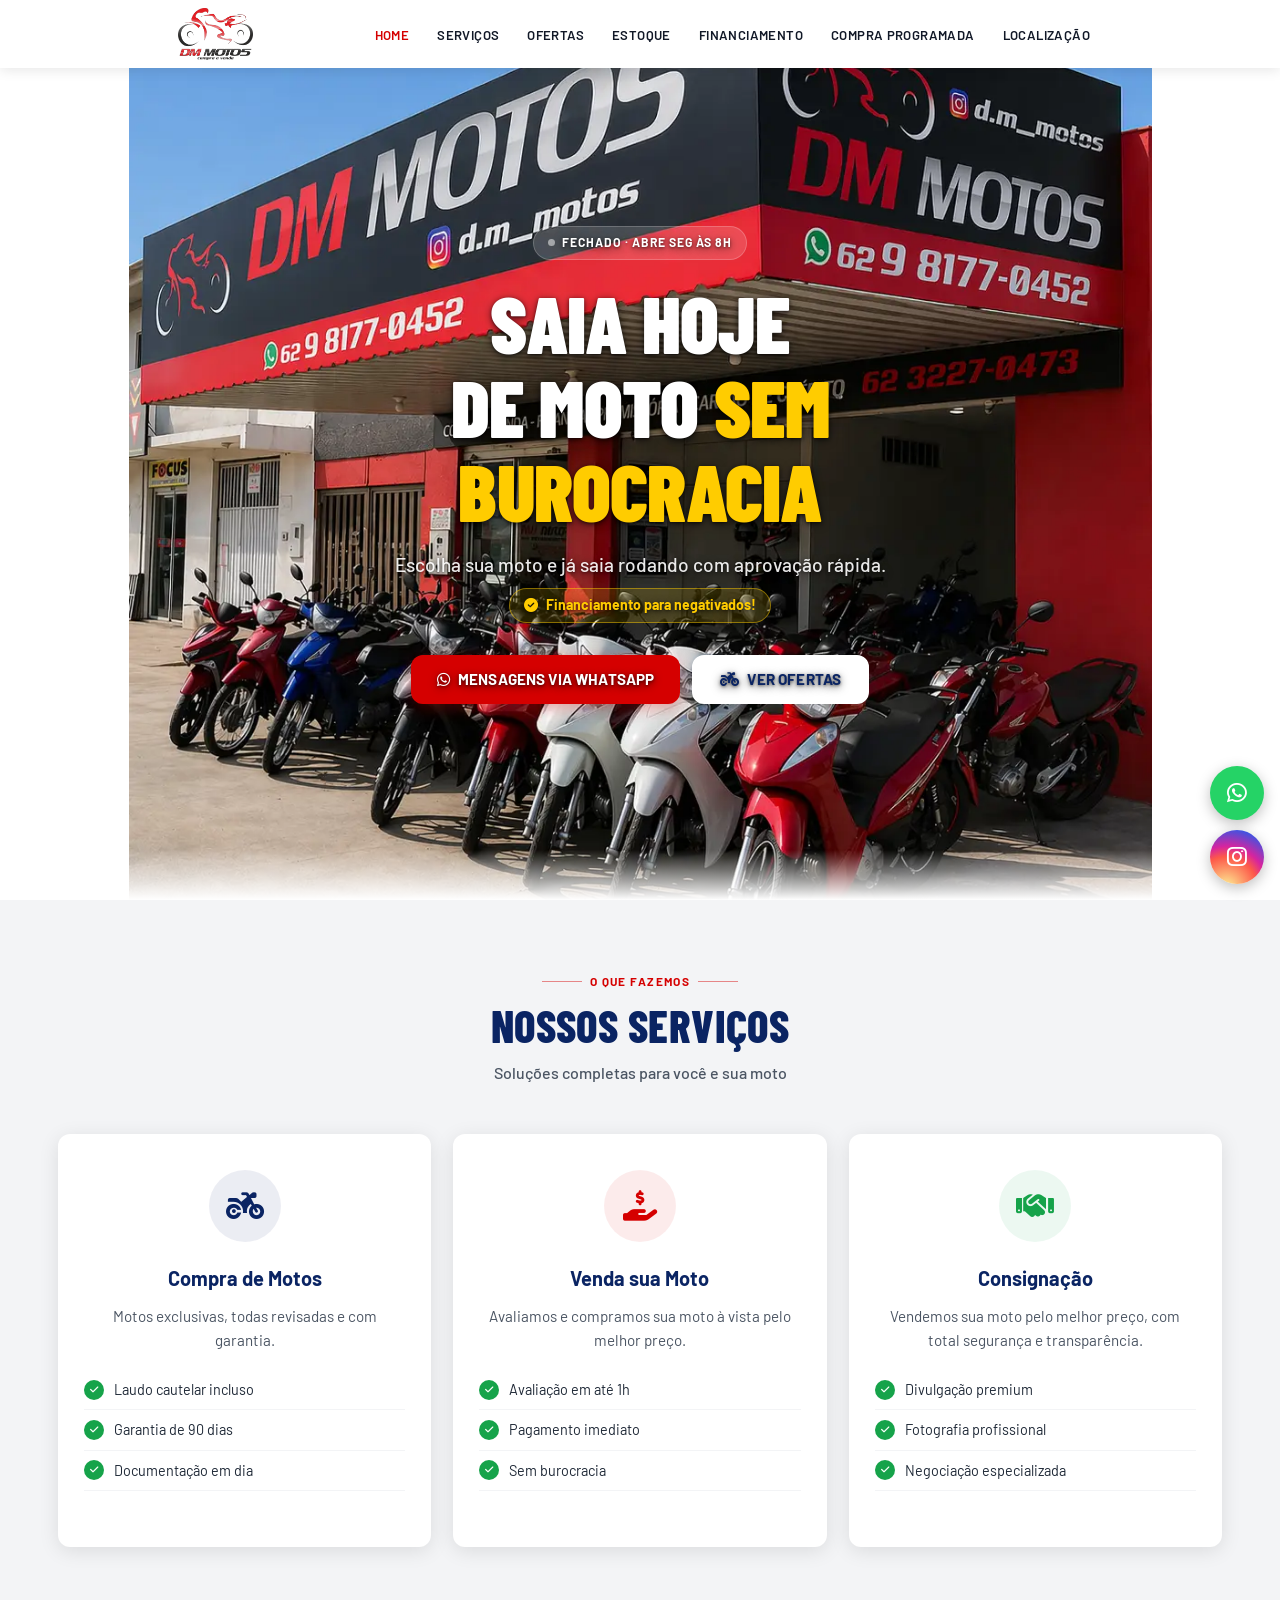
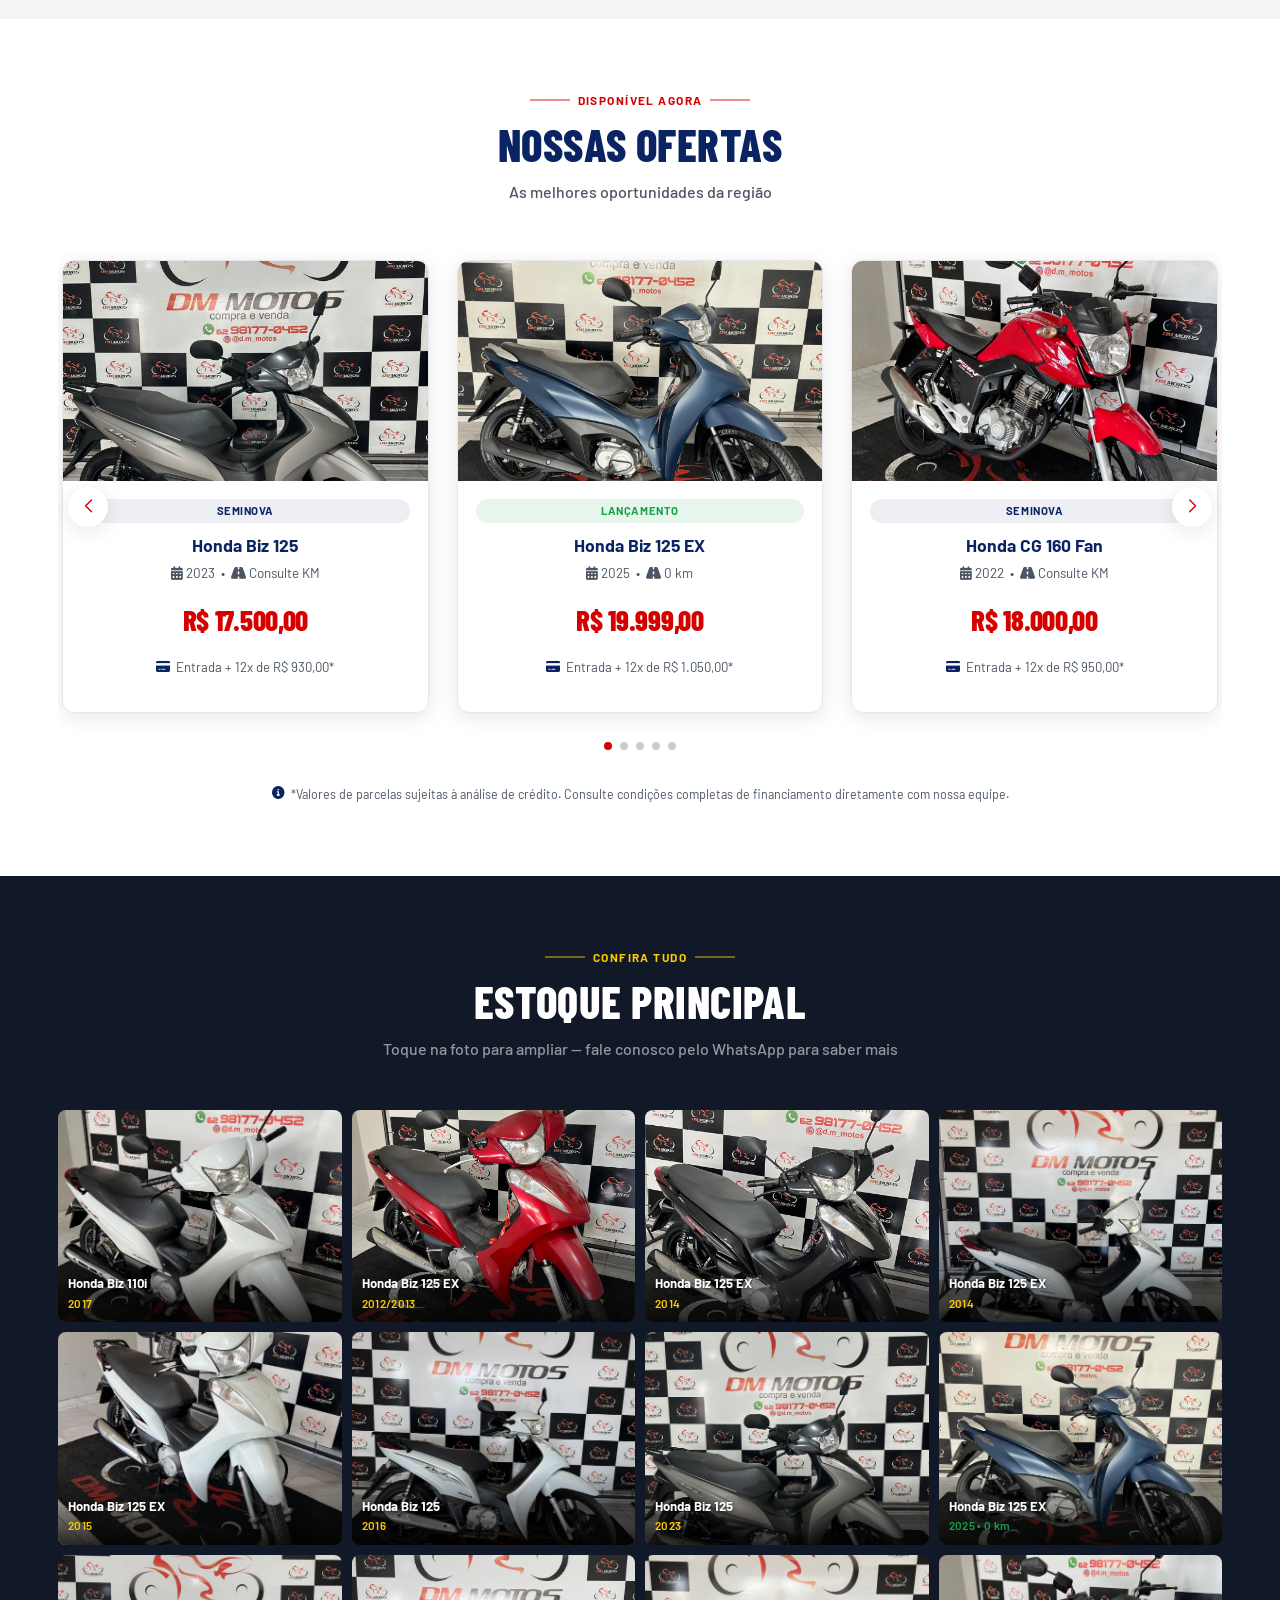
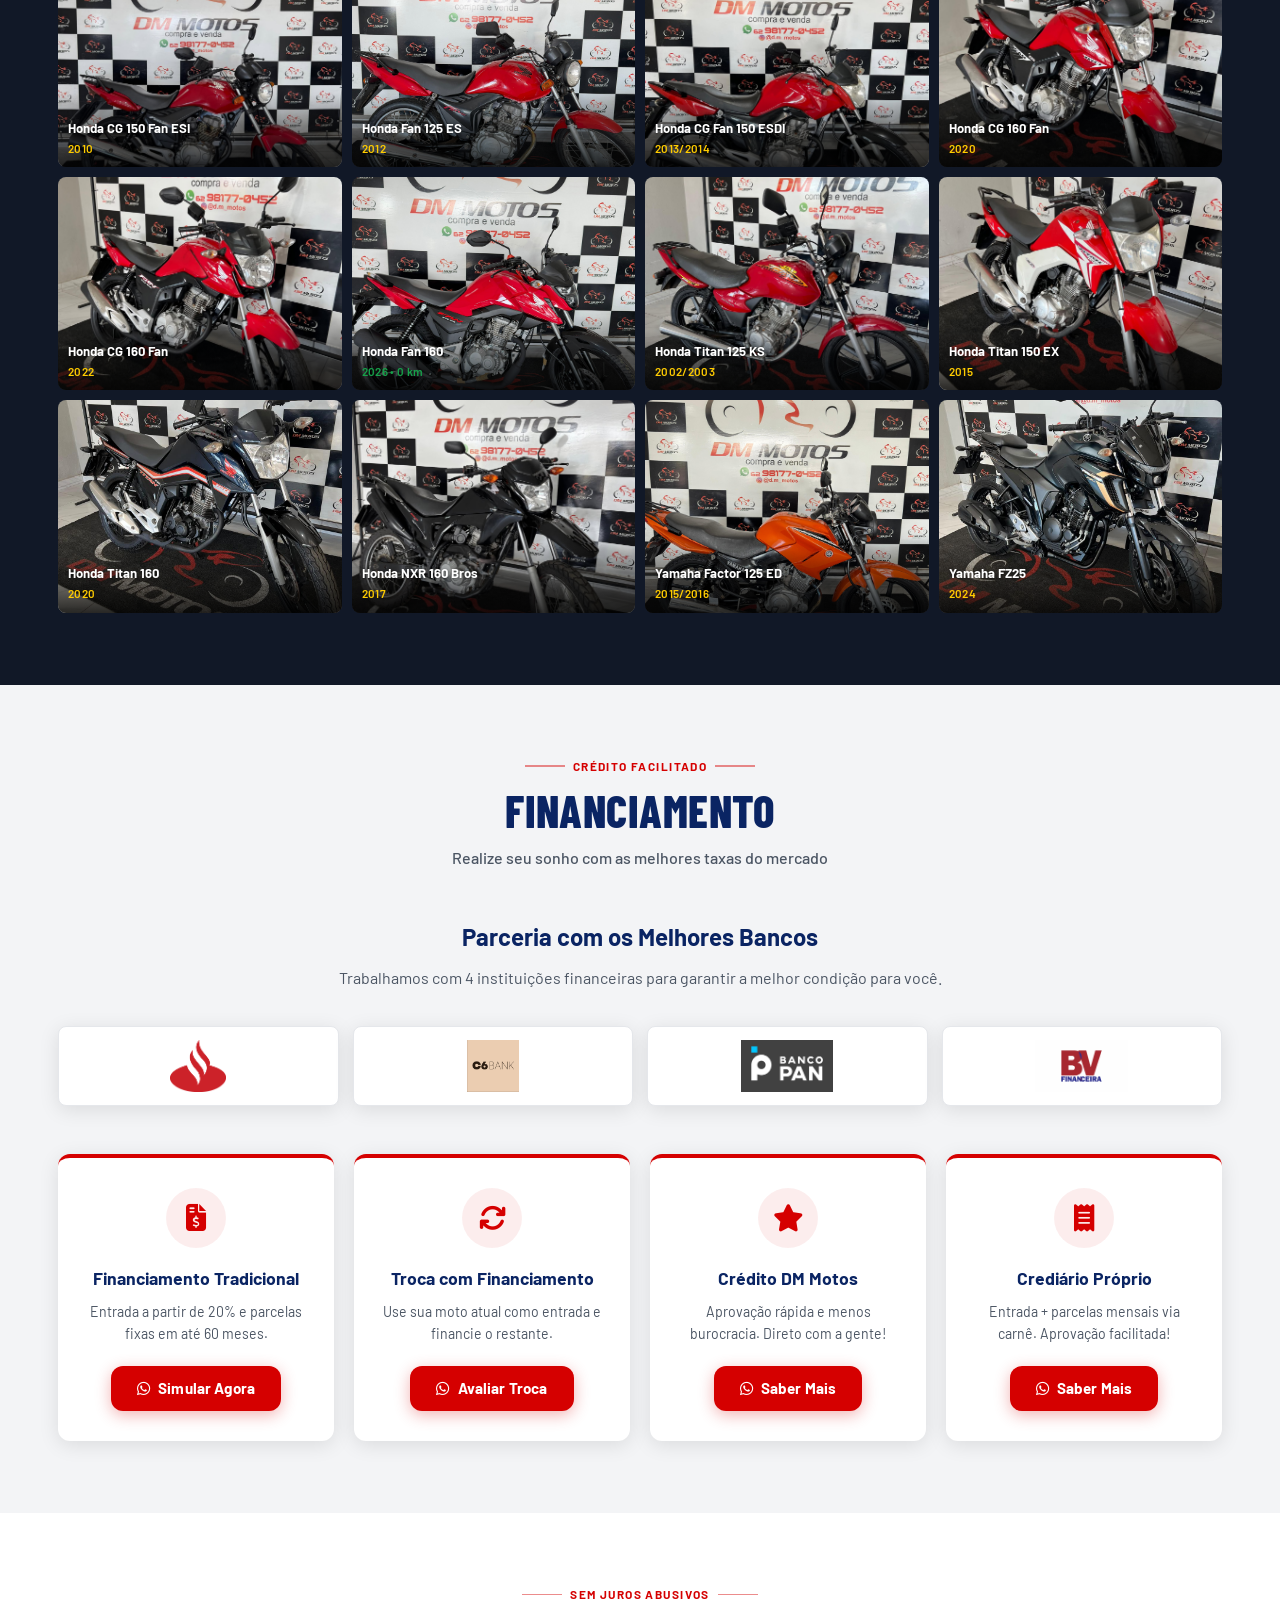
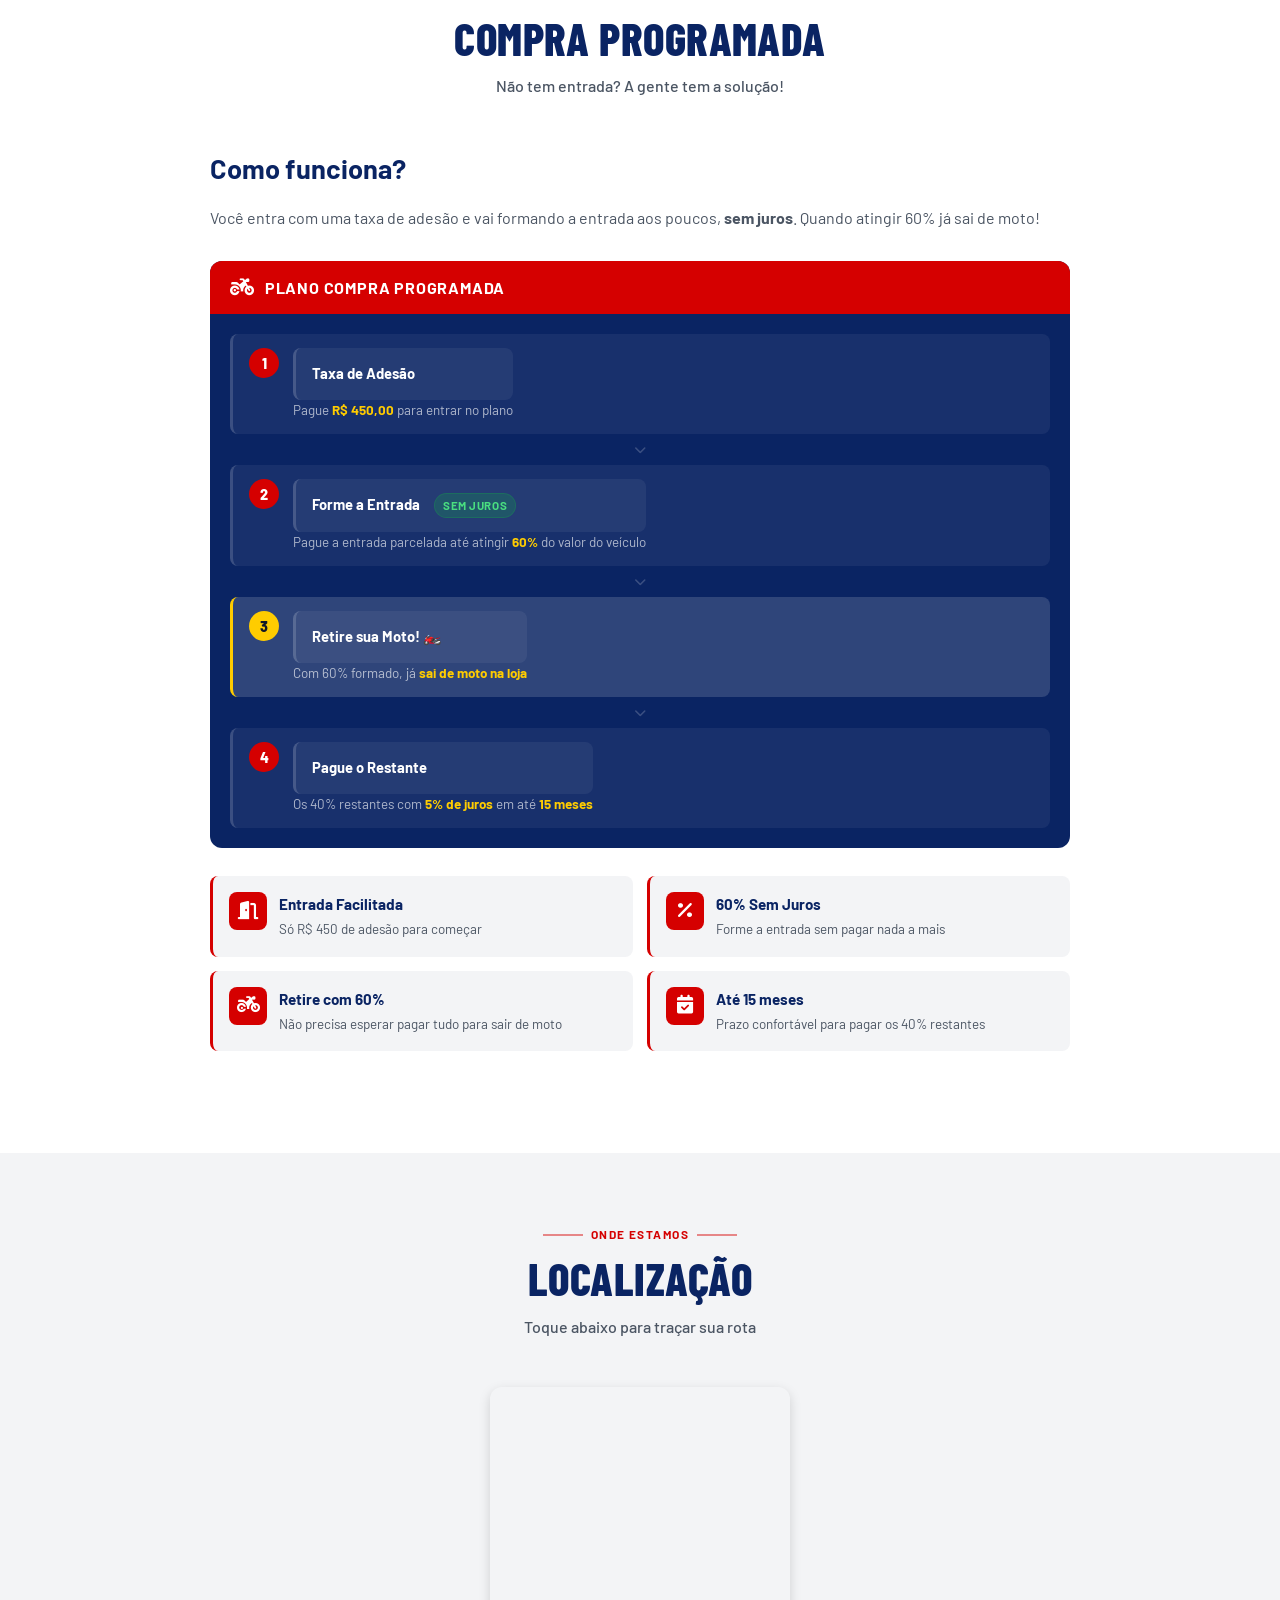
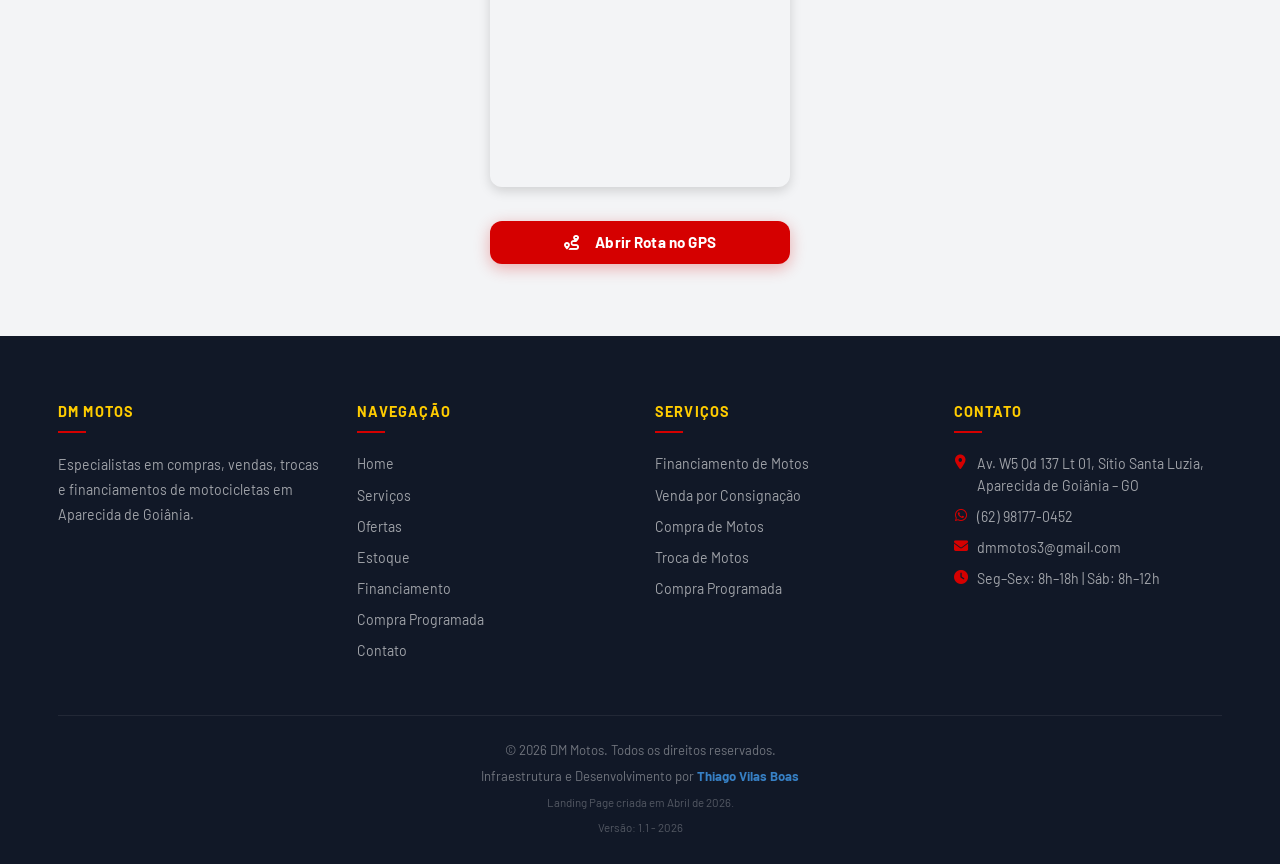
==== index.html @ 5bfc604b "mudanças sutis" ====
<!DOCTYPE html>
<html lang="pt-BR">

<head>
    <meta charset="UTF-8">
    <meta name="viewport" content="width=device-width, initial-scale=1.0">
    <title>DM Motos | Compra, Venda e Financiamento em Aparecida de Goiânia</title>
    <meta name="description" content="DM Motos — compra, venda, troca e financiamento de motos em Aparecida de Goiânia. Aprovação rápida, financiamento para negativados!">

    <!-- Open Graph — preview bonito no WhatsApp/Instagram/Facebook -->
    <meta property="og:title" content="DM Motos | Compra, Venda e Financiamento">
    <meta property="og:description" content="Compra, venda, troca e financiamento de motos em Aparecida de Goiânia. Aprovação rápida, financiamento para negativados!">
    <meta property="og:image" content="https://www.dmmotos.com.br/assets/img/planoDeFundo2.webp">
    <meta property="og:url" content="https://www.dmmotos.com.br">
    <meta property="og:type" content="website">
    <meta property="og:locale" content="pt_BR">

    <!-- JSON-LD — dados estruturados para o Google -->
    <script type="application/ld+json">
    {
        "@context": "https://schema.org",
        "@type": "AutoDealer",
        "name": "DM Motos",
        "description": "Compra, venda, troca e financiamento de motos em Aparecida de Goiânia.",
        "url": "https://www.dmmotos.com.br",
        "image": "https://www.dmmotos.com.br/assets/img/planoDeFundo2.webp",
        "telephone": "+55-62-98177-0452",
        "email": "dmmotos3@gmail.com",
        "address": {
            "@type": "PostalAddress",
            "streetAddress": "Av. W5, Qd 137, Lt 01",
            "neighborhood": "Sítio Santa Luzia",
            "addressLocality": "Aparecida de Goiânia",
            "addressRegion": "GO",
            "addressCountry": "BR"
        },
        "openingHoursSpecification": [
            {
                "@type": "OpeningHoursSpecification",
                "dayOfWeek": ["Monday","Tuesday","Wednesday","Thursday","Friday"],
                "opens": "08:00",
                "closes": "18:00"
            },
            {
                "@type": "OpeningHoursSpecification",
                "dayOfWeek": "Saturday",
                "opens": "08:00",
                "closes": "12:00"
            }
        ],
        "priceRange": "$$"
    }
    </script>

    <link rel="preconnect" href="https://fonts.googleapis.com">
    <link rel="stylesheet" href="https://cdnjs.cloudflare.com/ajax/libs/font-awesome/6.4.0/css/all.min.css">
    <link rel="stylesheet" href="https://cdn.jsdelivr.net/npm/swiper@11/swiper-bundle.min.css" />
    <link rel="stylesheet" href="assets/css/style.css">

    <link rel="icon" type="image/png" href="assets/img/dmlogo.png">
    <link rel="apple-touch-icon" href="assets/img/dmlogo.png">
    <link rel="shortcut icon" href="assets/img/dmlogo.png" type="image/x-icon">
</head>

<body>

    <!-- =============================================
         HEADER
         ============================================= -->
    <header>
        <div class="header-container">
            <div class="logo">
                <img src="assets/img/dmlogo.png" alt="DM Motos" class="logo-img">
            </div>

            <button class="menu-toggle" id="menuToggle" aria-label="Abrir menu" aria-expanded="false">
                <span class="bar"></span>
                <span class="bar"></span>
                <span class="bar"></span>
            </button>

            <nav id="mainNav" role="navigation">
                <ul>
                    <li><a href="#home">Home</a></li>
                    <li><a href="#servicos">Serviços</a></li>
                    <li><a href="#ofertas">Ofertas</a></li>
                    <li><a href="#estoque">Estoque</a></li>
                    <li><a href="#financiamento">Financiamento</a></li>
                    <li><a href="#compraprogramada">Compra Programada</a></li>
                    <li><a href="#contato">Localização</a></li>
                </ul>
            </nav>
        </div>
    </header>

    <!-- =============================================
         HERO
         ============================================= -->
    <section id="home" class="hero">
        <div class="hero-content">
            <div class="hero-badge" id="heroBadge">
                <span class="dot" id="heroDot"></span>
                <span id="heroStatus">Verificando horário...</span>
            </div>

            <h1>SAIA HOJE<br>DE MOTO <span>SEM BUROCRACIA</span></h1>

            <p class="hero-sub">Escolha sua moto e já saia rodando com aprovação rápida.</p>

            <span class="hero-negativado">
                <i class="fas fa-check-circle" style="margin-right:5px;"></i>
                Financiamento para negativados!
            </span>

            <div class="hero-buttons">
                <a href="https://wa.me/5562981770452?text=Ol%C3%A1!+Vi+seu+WhatsApp+no+site+da+DM+Motos,+gostaria+de+mais+informa%C3%A7%C3%B5es" target="_blank" class="btn btn-primary">
                    <i class="fab fa-whatsapp"></i>
                    MENSAGENS VIA WHATSAPP
                </a>
                <a href="#ofertas" class="btn btn-secondary">
                    <i class="fas fa-motorcycle"></i>
                    VER OFERTAS
                </a>
            </div>
        </div>
    </section>

    <!-- =============================================
         SERVIÇOS
         ============================================= -->
    <section id="servicos" class="servicos-section">
        <div class="container">
            <p class="section-label">O que fazemos</p>
            <h2 class="section-title">Nossos Serviços</h2>
            <p class="section-subtitle">Soluções completas para você e sua moto</p>

            <div class="servicos-grid">

                <div class="servico-card">
                    <div class="servico-icon-wrap azul">
                        <i class="fas fa-motorcycle" style="color:#0a2463;"></i>
                    </div>
                    <h3>Compra de Motos</h3>
                    <p>Motos exclusivas, todas revisadas e com garantia.</p>
                    <ul class="servico-list">
                        <li><span class="check-icon"><i class="fas fa-check" style="font-size:0.6rem;"></i></span>Laudo cautelar incluso</li>
                        <li><span class="check-icon"><i class="fas fa-check" style="font-size:0.6rem;"></i></span>Garantia de 90 dias</li>
                        <li><span class="check-icon"><i class="fas fa-check" style="font-size:0.6rem;"></i></span>Documentação em dia</li>
                    </ul>
                   <!---- <a href="#ofertas" class="btn btn-outline">
                        <i class="fas fa-search"></i> Ver Ofertas -->
                    </a>
                </div>

                <div class="servico-card">
                    <div class="servico-icon-wrap vermelho">
                        <i class="fas fa-hand-holding-dollar" style="color:#d50000;"></i>
                    </div>
                    <h3>Venda sua Moto</h3>
                    <p>Avaliamos e compramos sua moto à vista pelo melhor preço.</p>
                    <ul class="servico-list">
                        <li><span class="check-icon"><i class="fas fa-check" style="font-size:0.6rem;"></i></span>Avaliação em até 1h</li>
                        <li><span class="check-icon"><i class="fas fa-check" style="font-size:0.6rem;"></i></span>Pagamento imediato</li>
                        <li><span class="check-icon"><i class="fas fa-check" style="font-size:0.6rem;"></i></span>Sem burocracia</li>
                    </ul>
                  <!----  <a href="https://wa.me/5562981770452" target="_blank" class="btn btn-whatsapp">
                        <i class="fab fa-whatsapp"></i> Solicitar Avaliação -->
                    </a>
                </div>

                <div class="servico-card">
                    <div class="servico-icon-wrap verde">
                        <i class="fas fa-handshake" style="color:#16a34a;"></i>
                    </div>
                    <h3>Consignação</h3>
                    <p>Vendemos sua moto pelo melhor preço, com total segurança e transparência.</p>
                    <ul class="servico-list">
                        <li><span class="check-icon"><i class="fas fa-check" style="font-size:0.6rem;"></i></span>Divulgação premium</li>
                        <li><span class="check-icon"><i class="fas fa-check" style="font-size:0.6rem;"></i></span>Fotografia profissional</li>
                        <li><span class="check-icon"><i class="fas fa-check" style="font-size:0.6rem;"></i></span>Negociação especializada</li>
                    </ul>
                   <!---- <a href="https://wa.me/5562981770452" target="_blank" class="btn btn-whatsapp">
                        <i class="fab fa-whatsapp"></i> Saiba Mais -->
                    </a>
                </div>

            </div>
        </div>
    </section>

<!-- =============================================
         OFERTAS — CARROSSEL COM PREÇO
         ============================================= -->
    <section id="ofertas" class="estoque-section">
        <div class="container">
            <p class="section-label">Disponível agora</p>
            <h2 class="section-title">Nossas Ofertas</h2>
            <p class="section-subtitle">As melhores oportunidades da região</p>

            <div class="swiper meuCarrossel">
                <div class="swiper-wrapper">

                    <div class="swiper-slide">
                        <div class="moto-card">
                            <img src="assets/img/motoscarrocel/biz1252023.jpeg" alt="Honda Biz 125">
                            <div class="moto-info">
                                <span class="moto-badge">Seminova</span>
                                <h3>Honda Biz 125</h3>
                                <p class="ano-km"><i class="fas fa-calendar-alt"></i> 2023 &nbsp;•&nbsp; <i class="fas fa-road"></i> Consulte KM</p>
                                <p class="preco">R$ 17.500,00</p>
                                <p class="parcela-info"><i class="fas fa-credit-card"></i> Entrada + 12x de R$ 930,00*</p>
                            </div>
                        </div>
                    </div> 

                    <div class="swiper-slide">
                        <div class="moto-card">
                            <img src="assets/img/motoscarrocel/biz125ex2025.jpeg" alt="Honda Biz 125 EX 2025">
                            <div class="moto-info">
                                <span class="moto-badge" style="background:rgba(22,163,74,0.1);color:#16a34a;">Lançamento</span>
                                <h3>Honda Biz 125 EX</h3>
                                <p class="ano-km"><i class="fas fa-calendar-alt"></i> 2025 &nbsp;•&nbsp; <i class="fas fa-road"></i> 0 km</p>
                                <p class="preco">R$ 19.999,00</p>
                                <p class="parcela-info"><i class="fas fa-credit-card"></i> Entrada + 12x de R$ 1.050,00*</p>
                            </div>
                        </div>
                    </div>

                    <div class="swiper-slide">
                        <div class="moto-card">
                            <img src="assets/img/motoscarrocel/fan160-2022.jpeg" alt="Honda CG 160 Fan">
                            <div class="moto-info">
                                <span class="moto-badge">Seminova</span>
                                <h3>Honda CG 160 Fan</h3>
                                <p class="ano-km"><i class="fas fa-calendar-alt"></i> 2022 &nbsp;•&nbsp; <i class="fas fa-road"></i> Consulte KM</p>
                                <p class="preco">R$ 18.000,00</p>
                                <p class="parcela-info"><i class="fas fa-credit-card"></i> Entrada + 12x de R$ 950,00*</p>
                            </div>
                        </div>
                    </div>

                    <!-- ADICIONADA: YAMAHA FZ25 -->
                    <div class="swiper-slide">
                        <div class="moto-card">
                            <img src="assets/img/motoscarrocel/YamahaFz252024-2024.jpeg" alt="Yamaha FZ25 2024">
                            <div class="moto-info">
                                <span class="moto-badge" style="background:rgba(213,0,0,0.09);color:#d50000;">Destaque</span>
                                <h3>Yamaha FZ25</h3>
                                <p class="ano-km"><i class="fas fa-calendar-alt"></i> 2024 &nbsp;•&nbsp; <i class="fas fa-road"></i> Consulte KM</p>
                                <p class="preco">R$ 00.000,00</p>
                                <p class="parcela-info"><i class="fas fa-credit-card"></i> Entrada + 12x de R$ 000,00*</p>
                            </div>
                        </div>
                    </div>

                    <!-- ADICIONADA: YAMAHA FACTOR 125 ED -->
                    <div class="swiper-slide">
                        <div class="moto-card">
                            <img src="assets/img/motoscarrocel/YamahaFactor125-2015-2016.jpeg" alt="Yamaha Factor 125 ED">
                            <div class="moto-info">
                                <span class="moto-badge">Seminova</span>
                                <h3>Yamaha Factor 125 ED</h3>
                                <p class="ano-km"><i class="fas fa-calendar-alt"></i> 2015/2016 &nbsp;•&nbsp; <i class="fas fa-road"></i> Consulte KM</p>
                                <p class="preco">R$ 00.000,00</p>
                                <p class="parcela-info"><i class="fas fa-credit-card"></i> Entrada + 12x de R$ 000,00*</p>
                            </div>
                        </div>
                    </div>

                </div>
                <div class="swiper-button-next"></div>
                <div class="swiper-button-prev"></div>
                <div class="swiper-pagination"></div>
            </div>

            <!-- AVISO JURÍDICO -->
            <p class="aviso-condicoes">
                <i class="fas fa-circle-info"></i>
                *Valores de parcelas sujeitas à análise de crédito. Consulte condições completas de financiamento diretamente com nossa equipe.
            </p>
        </div>
    </section>

<!-- =============================================
         ESTOQUE COMPLETO — GALERIA COM LIGHTBOX
         ============================================= -->
    <section id="estoque" class="galeria-section">
        <div class="container">
            <p class="section-label">Confira tudo</p>
            <h2 class="section-title">Estoque Principal</h2>
            <p class="section-subtitle">Toque na foto para ampliar — fale conosco pelo WhatsApp para saber mais</p>

            <div class="galeria-grid">

                <!-- =============================================
                     HONDA BIZ
                     ============================================= -->
                <div class="galeria-item" onclick="abrirLightbox(this)">
                    <img src="assets/img/motoscarrocel/biz110l 2017.jpeg" alt="Honda Biz 110i 2017" loading="lazy">
                    <div class="galeria-info">
                        <span class="galeria-nome">Honda Biz 110i</span>
                        <span class="galeria-ano">2017</span>
                    </div>
                </div>

                <div class="galeria-item" onclick="abrirLightbox(this)">
                    <img src="assets/img/motoscarrocel/biz125ex2013.jpeg" alt="Honda Biz 125 EX 2012" loading="lazy">
                    <div class="galeria-info">
                        <span class="galeria-nome">Honda Biz 125 EX</span>
                        <span class="galeria-ano">2012/2013</span>
                    </div>
                </div>

                <div class="galeria-item" onclick="abrirLightbox(this)">
                    <img src="assets/img/motoscarrocel/biz125ex2014.jpeg" alt="Honda Biz 125 EX 2014" loading="lazy">
                    <div class="galeria-info">
                        <span class="galeria-nome">Honda Biz 125 EX</span>
                        <span class="galeria-ano">2014</span>
                    </div>
                </div>

                <div class="galeria-item" onclick="abrirLightbox(this)">
                    <img src="assets/img/motoscarrocel/biz125ex-branca-2014.jpeg" alt="Honda Biz 125 EX Branca 2014" loading="lazy">
                    <div class="galeria-info">
                        <span class="galeria-nome">Honda Biz 125 EX</span>
                        <span class="galeria-ano">2014</span>
                    </div>
                </div>

                <div class="galeria-item" onclick="abrirLightbox(this)">
                    <img src="assets/img/motoscarrocel/biz125ex-branca-2015.jpeg" alt="Honda Biz 125 EX Branca 2015" loading="lazy">
                    <div class="galeria-info">
                        <span class="galeria-nome">Honda Biz 125 EX</span>
                        <span class="galeria-ano">2015</span>
                    </div>
                </div>

                <div class="galeria-item" onclick="abrirLightbox(this)">
                    <img src="assets/img/motoscarrocel/biz125-branca-2016-2016.jpeg" alt="Honda Biz 125 2016" loading="lazy">
                    <div class="galeria-info">
                        <span class="galeria-nome">Honda Biz 125</span>
                        <span class="galeria-ano">2016</span>
                    </div>
                </div>

                <div class="galeria-item" onclick="abrirLightbox(this)">
                    <img src="assets/img/motoscarrocel/biz1252023.jpeg" alt="Honda Biz 125 2023" loading="lazy">
                    <div class="galeria-info">
                        <span class="galeria-nome">Honda Biz 125</span>
                        <span class="galeria-ano">2023</span>
                    </div>
                </div>

                <div class="galeria-item" onclick="abrirLightbox(this)">
                    <img src="assets/img/motoscarrocel/biz125ex2025.jpeg" alt="Honda Biz 125 EX 2025 Azul" loading="lazy">
                    <div class="galeria-info">
                        <span class="galeria-nome">Honda Biz 125 EX</span>
                        <span class="galeria-ano" style="color:#16a34a;">2025 • 0 km</span>
                    </div>
                </div>


                <!-- =============================================
                     HONDA FAN / CG
                     ============================================= -->
                <div class="galeria-item" onclick="abrirLightbox(this)">
                    <img src="assets/img/motoscarrocel/fan150-vermelha-esi-2010.jpeg" alt="Honda CG 150 Fan Vermelha ESI 2010" loading="lazy">
                    <div class="galeria-info">
                        <span class="galeria-nome">Honda CG 150 Fan ESI</span>
                        <span class="galeria-ano">2010</span>
                    </div>
                </div>

                <div class="galeria-item" onclick="abrirLightbox(this)">
                    <img src="assets/img/motoscarrocel/fan125-2012-vermelha.jpeg" alt="Honda Fan 125 ES 2012" loading="lazy">
                    <div class="galeria-info">
                        <span class="galeria-nome">Honda Fan 125 ES</span>
                        <span class="galeria-ano">2012</span>
                    </div>
                </div>  

                

                <div class="galeria-item" onclick="abrirLightbox(this)">
                    <img src="assets/img/motoscarrocel/fan150esdi2014.jpeg" alt="Honda CG Fan 150 ESDI 2013" loading="lazy">
                    <div class="galeria-info">
                        <span class="galeria-nome">Honda CG Fan 150 ESDI</span>
                        <span class="galeria-ano">2013/2014</span>
                    </div>
                </div>

                <div class="galeria-item" onclick="abrirLightbox(this)">
                    <img src="assets/img/motoscarrocel/cg160fan2020.jpeg" alt="Honda CG 160 Fan 2020" loading="lazy">
                    <div class="galeria-info">
                        <span class="galeria-nome">Honda CG 160 Fan</span>
                        <span class="galeria-ano">2020</span>
                    </div>
                </div>

                <div class="galeria-item" onclick="abrirLightbox(this)">
                    <img src="assets/img/motoscarrocel/fan160-2022.jpeg" alt="Honda CG 160 Fan 2022" loading="lazy">
                    <div class="galeria-info">
                        <span class="galeria-nome">Honda CG 160 Fan</span>
                        <span class="galeria-ano">2022</span>
                    </div>
                </div>

                <div class="galeria-item" onclick="abrirLightbox(this)">
                    <img src="assets/img/motoscarrocel/HondaFan1602026-2026 0Km.jpeg" alt="Honda Fan 160 0km 2026" loading="lazy">
                    <div class="galeria-info">
                        <span class="galeria-nome">Honda Fan 160</span>
                        <span class="galeria-ano" style="color:#16a34a;">2026 • 0 km</span>
                    </div>
                </div>


                <!-- =============================================
                     HONDA TITAN
                     ============================================= -->
                <div class="galeria-item" onclick="abrirLightbox(this)">
                    <img src="assets/img/motoscarrocel/Titan125ks-2002-2003.jpeg" alt="Honda Titan 125 KS 2002" loading="lazy">
                    <div class="galeria-info">
                        <span class="galeria-nome">Honda Titan 125 KS</span>
                        <span class="galeria-ano">2002/2003</span>
                    </div>
                </div>

                <div class="galeria-item" onclick="abrirLightbox(this)">
                    <img src="assets/img/motoscarrocel/titan150ex-vermelha-2015.jpeg" alt="Honda Titan 150 EX Vermelha 2015" loading="lazy">
                    <div class="galeria-info">
                        <span class="galeria-nome">Honda Titan 150 EX</span>
                        <span class="galeria-ano">2015</span>
                    </div>
                </div>

                <div class="galeria-item" onclick="abrirLightbox(this)">
                    <img src="assets/img/motoscarrocel/HondaTitan160-2020-2020.jpeg" alt="Honda Titan 160 2020" loading="lazy">
                    <div class="galeria-info">
                        <span class="galeria-nome">Honda Titan 160</span>
                        <span class="galeria-ano">2020</span>
                    </div>
                </div>

                


                <!-- =============================================
                     HONDA BROS
                     ============================================= -->
                <div class="galeria-item" onclick="abrirLightbox(this)">
                    <img src="assets/img/motoscarrocel/bros1602017.jpeg" alt="Honda NXR 160 Bros 2017" loading="lazy">
                    <div class="galeria-info">
                        <span class="galeria-nome">Honda NXR 160 Bros</span>
                        <span class="galeria-ano">2017</span>
                    </div>
                </div>


                <!-- =============================================
                     YAMAHA
                     ============================================= -->
                <div class="galeria-item" onclick="abrirLightbox(this)">
                    <img src="assets/img/motoscarrocel/YamahaFactor125-2015-2016.jpeg" alt="Yamaha Factor 125 ED 2015" loading="lazy">
                    <div class="galeria-info">
                        <span class="galeria-nome">Yamaha Factor 125 ED</span>
                        <span class="galeria-ano">2015/2016</span>
                    </div>
                </div>

                <div class="galeria-item" onclick="abrirLightbox(this)">
                    <img src="assets/img/motoscarrocel/YamahaFz252024-2024.jpeg" alt="Yamaha FZ25 2024" loading="lazy">
                    <div class="galeria-info">
                        <span class="galeria-nome">Yamaha FZ25</span>
                        <span class="galeria-ano">2024</span>
                    </div>
                </div>

            </div>

          <!----  <div class="galeria-cta">
                <p>Gostou de alguma? Fale agora com a gente!</p>
                <a href="https://wa.me/5562981770452?text=Quero+ver+o+estoque+completo+da+DM+Motos" target="_blank" class="btn btn-whatsapp btn-lg">
                    <i class="fab fa-whatsapp"></i> Ver Estoque pelo WhatsApp
                </a>
            </div> -->
        </div>
    </section>

    <!-- LIGHTBOX -->
    <div id="lightbox" class="lightbox" onclick="fecharLightbox()">
        <button class="lightbox-close" aria-label="Fechar">
            <i class="fas fa-times"></i>
        </button>
        <img id="lightbox-img" src="" alt="">
        <div class="lightbox-caption" id="lightbox-caption"></div>
    </div>

    <!-- =============================================
         FINANCIAMENTO
         ============================================= -->
    <section id="financiamento" class="financiamento-section">
        <div class="container">
            <p class="section-label">Crédito facilitado</p>
            <h2 class="section-title">Financiamento</h2>
            <p class="section-subtitle">Realize seu sonho com as melhores taxas do mercado</p>

            <div class="financiamento-intro">
                <h3>Parceria com os Melhores Bancos</h3>
                <p>Trabalhamos com 4 instituições financeiras para garantir a melhor condição para você.</p>
            </div>

            <div class="bancos-grid">
                <div class="banco-item">
                    <img src="assets/img/logo-santander.png" alt="Santander" class="banco-img">
                </div>
                <div class="banco-item">
                    <img src="assets/img/logo-c6.jpg" alt="C6 Bank" class="banco-img">
                </div>
                <div class="banco-item">
                    <img src="assets/img/logo-pan.webp" alt="Banco Pan" class="banco-img">
                </div>
                <div class="banco-item">
                    <img src="assets/img/logo-bv-financeira.png" alt="BV Financeira" class="banco-img">
                </div>
            </div>

            <div class="financiamento-tipos">

                <div class="tipo-card">
                    <div class="tipo-icon-wrap">
                        <i class="fas fa-file-invoice-dollar" style="color:#d50000;"></i>
                    </div>
                    <h3>Financiamento Tradicional</h3>
                    <p>Entrada a partir de 20% e parcelas fixas em até 60 meses.</p>
                    <a href="https://wa.me/5562981770452?text=Ol%C3%A1!+Vi+seu+WhatsApp+no+site+da+DM+Motos,+gostaria+de+simular+um+financiamento+tradicional" target="_blank" class="btn btn-primary">
                        <i class="fab fa-whatsapp"></i> Simular Agora
                    </a>
                </div>

                <div class="tipo-card">
                    <div class="tipo-icon-wrap">
                        <i class="fas fa-arrows-rotate" style="color:#d50000;"></i>
                    </div>
                    <h3>Troca com Financiamento</h3>
                    <p>Use sua moto atual como entrada e financie o restante.</p>
                    <a href="https://wa.me/5562981770452?text=Ol%C3%A1!+Vi+seu+WhatsApp+no+site+da+DM+Motos,+gostaria+de+avaliar+minha+moto+para+troca" target="_blank" class="btn btn-primary">
                        <i class="fab fa-whatsapp"></i> Avaliar Troca
                    </a>
                </div>

                <div class="tipo-card">
                    <div class="tipo-icon-wrap">
                        <i class="fas fa-star" style="color:#d50000;"></i>
                    </div>
                    <h3>Crédito DM Motos</h3>
                    <p>Aprovação rápida e menos burocracia. Direto com a gente!</p>
                    <a href="https://wa.me/5562981770452?text=Ol%C3%A1!+Vi+seu+WhatsApp+no+site+da+DM+Motos,+gostaria+de+saber+mais+sobre+o+cr%C3%A9dito+DM+Motos" target="_blank" class="btn btn-primary">
                        <i class="fab fa-whatsapp"></i> Saber Mais
                    </a>
                </div>

                <div class="tipo-card">
                    <div class="tipo-icon-wrap">
                        <i class="fas fa-receipt" style="color:#d50000;"></i>
                    </div>
                    <h3>Crediário Próprio</h3>
                    <p>Entrada + parcelas mensais via carnê. Aprovação facilitada!</p>
                    <a href="https://wa.me/5562981770452?text=Ol%C3%A1!+Vi+seu+WhatsApp+no+site+da+DM+Motos,+gostaria+de+saber+mais+sobre+o+credi%C3%A1rio+pr%C3%B3prio" target="_blank" class="btn btn-primary">
                        <i class="fab fa-whatsapp"></i> Saber Mais
                    </a>
                </div>

            </div>
        </div>
    </section>

    <!-- =============================================
         COMPRA PROGRAMADA
         ============================================= -->
    <section id="compraprogramada" class="compra-section">
        <div class="container">
            <p class="section-label">Sem juros abusivos</p>
            <h2 class="section-title">Compra Programada</h2>
            <p class="section-subtitle">Não tem entrada? A gente tem a solução!</p>

            <div class="compra-content">
                <div class="compra-texto">
                    <h3>Como funciona?</h3>
                    <p>Você entra com uma taxa de adesão e vai formando a entrada aos poucos, <strong>sem juros</strong>. Quando atingir 60% já sai de moto!</p>

                    <!-- Card de destaque do plano -->
                    <div class="plano-destaque">
                        <div class="plano-header">
                            <i class="fas fa-motorcycle"></i>
                            <span>Plano Compra Programada</span>
                        </div>
                        <div class="plano-etapas">
                            <div class="plano-etapa">
                                <div class="etapa-num">1</div>
                                <div class="etapa-texto">
                                    <strong>Taxa de Adesão</strong>
                                    <p>Pague <span class="valor-destaque">R$ 450,00</span> para entrar no plano</p>
                                </div>
                            </div>
                            <div class="plano-seta"><i class="fas fa-chevron-down"></i></div>
                            <div class="plano-etapa">
                                <div class="etapa-num">2</div>
                                <div class="etapa-texto">
                                    <strong>Forme a Entrada <span class="tag-semjuros">Sem Juros</span></strong>
                                    <p>Pague a entrada parcelada até atingir <span class="valor-destaque">60%</span> do valor do veículo</p>
                                </div>
                            </div>
                            <div class="plano-seta"><i class="fas fa-chevron-down"></i></div>
                            <div class="plano-etapa etapa-destaque">
                                <div class="etapa-num">3</div>
                                <div class="etapa-texto">
                                    <strong>Retire sua Moto! 🏍️</strong>
                                    <p>Com 60% formado, já <span class="valor-destaque">sai de moto na loja</span></p>
                                </div>
                            </div>
                            <div class="plano-seta"><i class="fas fa-chevron-down"></i></div>
                            <div class="plano-etapa">
                                <div class="etapa-num">4</div>
                                <div class="etapa-texto">
                                    <strong>Pague o Restante</strong>
                                    <p>Os 40% restantes com <span class="valor-destaque">5% de juros</span> em até <span class="valor-destaque">15 meses</span></p>
                                </div>
                            </div>
                        </div>
                    </div>

                    <div class="vantagens-grid">
                        <div class="vantagem-item">
                            <div class="vantagem-icon">
                                <i class="fas fa-door-open"></i>
                            </div>
                            <div>
                                <h4>Entrada Facilitada</h4>
                                <p>Só R$ 450 de adesão para começar</p>
                            </div>
                        </div>
                        <div class="vantagem-item">
                            <div class="vantagem-icon">
                                <i class="fas fa-percent"></i>
                            </div>
                            <div>
                                <h4>60% Sem Juros</h4>
                                <p>Forme a entrada sem pagar nada a mais</p>
                            </div>
                        </div>
                        <div class="vantagem-item">
                            <div class="vantagem-icon">
                                <i class="fas fa-motorcycle"></i>
                            </div>
                            <div>
                                <h4>Retire com 60%</h4>
                                <p>Não precisa esperar pagar tudo para sair de moto</p>
                            </div>
                        </div>
                        <div class="vantagem-item">
                            <div class="vantagem-icon">
                                <i class="fas fa-calendar-check"></i>
                            </div>
                            <div>
                                <h4>Até 15 meses</h4>
                                <p>Prazo confortável para pagar os 40% restantes</p>
                            </div>
                        </div>
                    </div>

                   <!---- <div class="compra-cta">
                        <a href="https://wa.me/5562981770452?text=Quero+saber+mais+sobre+a+Compra+Programada" target="_blank" class="btn btn-primary">
                            <i class="fab fa-whatsapp"></i> Quero Entrar no Plano -->
                        </a>
                        <!--<a href="https://wa.me/5562981770452?text=Quero+simular+a+Compra+Programada" target="_blank" class="btn btn-outline">
                            <i class="fas fa-calculator"></i> Simular Agora
                        </a>--->
                    </div>
                </div>
            </div>
        </div>
    </section>

   <!-- =============================================
         LOCALIZAÇÃO (FOCO TOTAL NO MAPA)
         ============================================= -->
    <section id="contato" class="contato-section">
        <div class="container">
            <p class="section-label">Onde estamos</p>
            <h2 class="section-title">LOCALIZAÇÃO</h2>
            <p class="section-subtitle">Toque abaixo para traçar sua rota</p>

            <div class="contato-container" style="max-width: 800px; margin: 0 auto;">
                <div class="contato-mapa">
                    <!-- Mapa Embutido via Iframe -->
                    <iframe 
                        src="https://maps.google.com/maps?q=-16.7541493,-49.2226487&hl=pt-BR&z=16&output=embed" 
                        width="100%" 
                        height="400" 
                        style="border:0; border-radius: 12px; box-shadow: 0 4px 12px rgba(0,0,0,0.15);" 
                        allowfullscreen="" 
                        loading="lazy" 
                        referrerpolicy="no-referrer-when-downgrade">
                    </iframe>
                    
                    <div style="text-align: center; margin-top: 24px;">
                        <a href="https://www.google.com/maps/dir//DM+Motos,+Av.+W-5,+Qd+137+-+LT1+Sl1+-+S%C3%ADtios+Santa+Luzia,+Aparecida+de+Goi%C3%A2nia+-+GO,+74922-685/@-16.7532402,-49.2247938,16.13z/data=!4m9!4m8!1m0!1m5!1m1!1s0x935efb3a7f9c2955:0x573a69e1277c6e9a!2m2!1d-49.2226487!2d-16.7541493!3e1?hl=pt-BR" 
                        target="_blank" class="btn btn-primary" style="display: inline-flex; justify-content: center; width: 100%; max-width: 300px; padding: 14px 20px;">
                            <i class="fas fa-route" style="margin-right: 8px;"></i> Abrir Rota no GPS
                        </a>
                    </div>
                </div>
            </div>
        </div>
    </section>
    <!-- =============================================
         FOOTER
         ============================================= -->
    <footer>
        <div class="container">
            <div class="footer-content">

                <div class="footer-col">
                    <h3>DM Motos</h3>
                    <p>Especialistas em compras, vendas, trocas e financiamentos de motocicletas em Aparecida de Goiânia.</p>
                    
                </div>

                <div class="footer-col">
                    <h3>Navegação</h3>
                    <ul class="footer-links">
                        <li><a href="#home">Home</a></li>
                        <li><a href="#servicos">Serviços</a></li>
                        <li><a href="#ofertas">Ofertas</a></li>
                        <li><a href="#estoque">Estoque</a></li>
                        <li><a href="#financiamento">Financiamento</a></li>
                        <li><a href="#compraprogramada">Compra Programada</a></li>
                        <li><a href="#contato">Contato</a></li>
                    </ul>
                </div>

                <div class="footer-col">
                    <h3>Serviços</h3>
                    <ul class="footer-links">
                        <li><a href="#financiamento">Financiamento de Motos</a></li>
                        <li><a href="#servicos">Venda por Consignação</a></li>
                        <li><a href="#estoque">Compra de Motos</a></li>
                        <li><a href="#servicos">Troca de Motos</a></li>
                        <li><a href="#compraprogramada">Compra Programada</a></li>
                    </ul>
                </div>

                <div class="footer-col">
                    <h3>Contato</h3>
                    <ul class="footer-links">
                        <li>
                            <i class="fas fa-location-dot"></i>
                            <span>Av. W5 Qd 137 Lt 01, Sítio Santa Luzia, Aparecida de Goiânia – GO</span>
                        </li>
                      <!----  <li>
                            <i class="fas fa-phone"></i>
                            <a href="tel:+5562981770452">(62) 98177-0452</a>
                        </li> -->
                        <li>
                            <i class="fab fa-whatsapp"></i>
                            <a href="https://wa.me/5562981770452?text=Ol%C3%A1!+Vi+seu+WhatsApp+no+site+da+DM+Motos,+gostaria+de+mais+informa%C3%A7%C3%B5es" target="_blank">(62) 98177-0452</a>
                        </li>
                        <li>
                            <i class="fas fa-envelope"></i>
                            <a href="mailto:dmmotos3@gmail.com">dmmotos3@gmail.com</a>
                        </li>
                        <li>
                            <i class="fas fa-clock"></i>
                            <span>Seg–Sex: 8h–18h | Sáb: 8h–12h</span>
                        </li>
                    </ul>
                </div>

            </div>

            <div class="footer-bottom">
                <p>&copy; <span id="currentYear"></span> DM Motos. Todos os direitos reservados.</p>
                <p style="margin-top: 5px;">
        Infraestrutura e Desenvolvimento por <a href="https://www.linkedin.com/in/thiago-s-vilas-boas-696107b5/" target="_blank" style="color: #3780c5; text-decoration: none; font-weight: bold;">Thiago Vilas Boas</a>

                <p class="disclaimer-small">
                    Landing Page criada em Abril de 2026.
                </p>
                <p class="disclaimer-small">
                   Versão: 1.1 - 2026
                </p>
            </div>
        </div>
    </footer>

    <!-- BOTÕES FLUTUANTES -->
    <div class="social-float">
        <a href="https://wa.me/5562981770452?text=Ol%C3%A1!+Vi+seu+WhatsApp+no+site+da+DM+Motos,+gostaria+de+mais+informa%C3%A7%C3%B5es" target="_blank" class="social-icon whatsapp" aria-label="WhatsApp">
            <i class="fab fa-whatsapp"></i>
        </a>
        <a href="https://www.instagram.com/dmmotos18/" target="_blank" class="social-icon instagram" aria-label="Instagram">
            <i class="fab fa-instagram"></i>
        </a>
    </div>

    <!-- SCRIPTS -->
    <script src="https://cdn.jsdelivr.net/npm/swiper@11/swiper-bundle.min.js"></script>
    <script src="assets/js/script.js"></script>

    <script>
        // === ANO ATUAL ===
        document.getElementById('currentYear').textContent = new Date().getFullYear();

        // === MENU HAMBURGER ===
        const menuToggle = document.getElementById('menuToggle');
        const mainNav = document.getElementById('mainNav');

        menuToggle.addEventListener('click', () => {
            const isOpen = mainNav.classList.toggle('nav-open');
            menuToggle.classList.toggle('open', isOpen);
            menuToggle.setAttribute('aria-expanded', isOpen);
        });

        mainNav.querySelectorAll('a').forEach(link => {
            link.addEventListener('click', () => {
                mainNav.classList.remove('nav-open');
                menuToggle.classList.remove('open');
                menuToggle.setAttribute('aria-expanded', 'false');
            });
        });

        document.addEventListener('click', (e) => {
            if (!menuToggle.contains(e.target) && !mainNav.contains(e.target)) {
                mainNav.classList.remove('nav-open');
                menuToggle.classList.remove('open');
                menuToggle.setAttribute('aria-expanded', 'false');
            }
        });

        // === BADGE HORÁRIO DE ATENDIMENTO ===
        (function() {
            // Horário de Brasília (UTC-3)
            const agora = new Date(new Date().toLocaleString('en-US', { timeZone: 'America/Sao_Paulo' }));
            const dia = agora.getDay(); // 0=Dom, 1=Seg ... 6=Sáb
            const hora = agora.getHours();
            const min = agora.getMinutes();
            const hTotal = hora + min / 60;

            const badge  = document.getElementById('heroBadge');
            const dot    = document.getElementById('heroDot');
            const status = document.getElementById('heroStatus');

            // Seg–Sex: 8h–18h | Sáb: 8h–13h | Dom: fechado
            const aberto =
                (dia >= 1 && dia <= 5 && hTotal >= 8 && hTotal < 18) ||
                (dia === 6 && hTotal >= 8 && hTotal < 12);

            if (aberto) {
                status.textContent = 'Atendimento disponível agora';
                badge.style.background = '#16a34a';   // verde
                dot.style.background   = '#bbf7d0';
            } else {
                dot.style.animation = 'none';
                dot.style.background = 'rgba(255,255,255,0.5)';
                badge.style.background = 'rgba(255,255,255,0.15)';
                badge.style.border = '1px solid rgba(255,255,255,0.2)';

                // Calcula próxima abertura
                const proximoTexto = (dia === 0 || dia === 6 && hTotal >= 13)
                    ? 'Abre seg às 8h'
                    : dia === 6 ? 'Abre hoje às 8h'
                    : hTotal < 8 ? 'Abre hoje às 8h'
                    : 'Abre amanhã às 8h';

                status.textContent = 'Fechado · ' + proximoTexto;
            }
        })();

        // === LIGHTBOX ===
        function abrirLightbox(el) {
            const img  = el.querySelector('img');
            const nome = (el.querySelector('.galeria-nome') || el.querySelector('h3') || {textContent:''}).textContent;
            const ano  = (el.querySelector('.galeria-ano')  || el.querySelector('.ano-km') || {textContent:''}).textContent;
            const waText = encodeURIComponent('Tenho interesse na ' + nome + ' ' + ano);

            document.getElementById('lightbox-img').src = img.src;
            document.getElementById('lightbox-img').alt = img.alt || nome;

            document.getElementById('lightbox-caption').innerHTML =
                '<strong>' + (nome || img.alt) + '</strong>' +
                (ano ? '<span>' + ano + '</span>' : '') +
                '<br>' +
                '<a href="https://wa.me/5562981770452?text=' + waText + '" target="_blank" onclick="event.stopPropagation()">' +
                '<i class="fab fa-whatsapp"></i> Olá! Vi seu WhatsApp no site da DM Motos, gostaria de saber mais sobre a' +
                '</a>';

            document.getElementById('lightbox').classList.add('ativo');
            document.body.style.overflow = 'hidden';
        }

        function fecharLightbox() {
            document.getElementById('lightbox').classList.remove('ativo');
            document.body.style.overflow = '';
        }

        document.addEventListener('keydown', e => { if (e.key === 'Escape') fecharLightbox(); });

        // Impede que clicar NA imagem feche o lightbox
        document.getElementById('lightbox').querySelector('img').addEventListener('click', e => e.stopPropagation());
        document.getElementById('lightbox').querySelector('.lightbox-caption').addEventListener('click', e => e.stopPropagation());

        // === LIGHTBOX NAS FOTOS DO CARROSSEL ===
        document.querySelector('.meuCarrossel').addEventListener('click', function(e) {
            const img = e.target.closest('.moto-card img');
            if (!img) return;
            const card = img.closest('.moto-card');
            abrirLightbox(card);
        });
    </script>

</body>
</html>
---- assets/css/style.css ----
/* =============================================
   DM MOTOS — Mobile-First, Sales-Focused CSS
   ============================================= */

@import url('https://fonts.googleapis.com/css2?family=Barlow+Condensed:wght@700;800;900&family=Barlow:wght@400;500;600;700&display=swap');

:root {
    --primary: #0a2463;
    --primary-dark: #071a47;
    --primary-light: #1a3a8a;
    --secondary: #d50000;
    --secondary-dark: #aa0000;
    --accent: #ffcc00;
    --dark: #111827;
    --dark-2: #1f2937;
    --mid: #4b5563;
    --light-bg: #f3f4f6;
    --light: #ffffff;
    --success: #16a34a;
    --whatsapp: #25d366;
    --radius: 12px;
    --radius-sm: 8px;
    --shadow: 0 4px 20px rgba(0,0,0,0.10);
    --shadow-lg: 0 8px 32px rgba(0,0,0,0.18);
}

* { margin: 0; padding: 0; box-sizing: border-box; }
html { scroll-behavior: smooth; }

body {
    font-family: 'Barlow', 'Segoe UI', sans-serif;
    line-height: 1.6;
    color: var(--dark);
    background: #fff;
    overflow-x: hidden;
}

.container {
    max-width: 1200px;
    margin: 0 auto;
    padding: 0 18px;
}

/* =============================================
   HEADER
   ============================================= */

header {
    background: var(--light);
    box-shadow: 0 2px 12px rgba(0,0,0,0.10);
    position: fixed;
    top: 0; width: 100%;
    z-index: 1000;
}

.header-container {
    display: flex;
    justify-content: space-between;
    align-items: center;
    height: 68px;
    padding: 0 18px;
    max-width: 960px;
    margin: 0 auto;
}

.logo { display: flex; align-items: center; }

.logo-img { max-height: 52px; width: auto; }

nav ul { display: flex; list-style: none; gap: 4px; }

nav a {
    text-decoration: none;
    color: var(--dark);
    font-weight: 600;
    font-size: 0.82rem;
    text-transform: uppercase;
    letter-spacing: 0.03em;
    padding: 8px 12px;
    border-radius: var(--radius-sm);
    transition: all 0.2s;
}

nav a:hover {
    color: var(--secondary);
    background: rgba(213,0,0,0.06);
}

/* HAMBURGER */
.menu-toggle {
    display: none;
    flex-direction: column;
    justify-content: center;
    align-items: center;
    gap: 5px;
    background: none;
    border: none;
    cursor: pointer;
    padding: 8px;
    border-radius: var(--radius-sm);
    transition: background 0.2s;
}

.menu-toggle:hover { background: var(--light-bg); }

.menu-toggle .bar {
    width: 24px;
    height: 2.5px;
    background: var(--dark);
    border-radius: 4px;
    transition: all 0.3s ease;
    transform-origin: center;
}

.menu-toggle.open .bar:nth-child(1) { transform: translateY(7.5px) rotate(45deg); }
.menu-toggle.open .bar:nth-child(2) { opacity: 0; transform: scaleX(0); }
.menu-toggle.open .bar:nth-child(3) { transform: translateY(-7.5px) rotate(-45deg); }

/* =============================================
   HERO
   ============================================= */

.hero {
    min-height: 100svh;
    display: flex;
    align-items: center;
    justify-content: center;
    text-align: center;
    background-color: #fff;
    background-image: url('../img/planoDeFundo2.webp');
    background-size: contain;
    background-repeat: no-repeat;
    background-position: center center;
    color: white;
    padding: 100px 18px 70px;
    position: relative;
    overflow: hidden;
}

.hero::after {
    content: '';
    position: absolute;
    bottom: 0; left: 0; right: 0;
    height: 50px;
    background: linear-gradient(to bottom, transparent, #fff);
    z-index: 2;
}

.hero-content {
    max-width: 700px;
    position: relative;
    z-index: 1;
    text-shadow: 0 2px 8px rgba(0,0,0,0.6), 0 1px 3px rgba(0,0,0,0.5);
}

.hero-badge {
    display: inline-flex;
    align-items: center;
    gap: 7px;
    background: var(--secondary);
    color: white;
    font-size: 0.76rem;
    font-weight: 700;
    letter-spacing: 0.08em;
    text-transform: uppercase;
    padding: 6px 14px;
    border-radius: 100px;
    margin-bottom: 20px;
}

.hero-badge .dot {
    width: 7px; height: 7px;
    background: var(--accent);
    border-radius: 50%;
    animation: pulse 1.6s infinite;
}

@keyframes pulse {
    0%, 100% { opacity: 1; transform: scale(1); }
    50% { opacity: 0.5; transform: scale(0.75); }
}

.hero h1 {
    font-family: 'Barlow Condensed', sans-serif;
    font-size: clamp(2.6rem, 9vw, 5rem);
    font-weight: 900;
    line-height: 1.05;
    margin-bottom: 18px;
    text-transform: uppercase;
    letter-spacing: -0.01em;
}

.hero h1 span { color: var(--accent); }

.hero-sub {
    font-size: clamp(1rem, 3vw, 1.2rem);
    opacity: 0.9;
    margin-bottom: 8px;
    font-weight: 500;
}

.hero-negativado {
    display: inline-block;
    background: rgba(255,204,0,0.15);
    border: 1px solid rgba(255,204,0,0.45);
    color: var(--accent);
    font-size: 0.88rem;
    font-weight: 700;
    padding: 5px 14px;
    border-radius: 100px;
    margin-bottom: 32px;
}

.hero-buttons {
    display: flex;
    gap: 12px;
    justify-content: center;
    flex-wrap: wrap;
}

/* =============================================
   BOTÕES
   ============================================= */

.btn {
    display: inline-flex;
    align-items: center;
    justify-content: center;
    gap: 8px;
    padding: 15px 26px;
    text-decoration: none;
    font-family: 'Barlow', sans-serif;
    font-weight: 700;
    font-size: 0.95rem;
    border-radius: var(--radius);
    transition: all 0.22s;
    cursor: pointer;
    border: none;
    line-height: 1;
    letter-spacing: 0.01em;
    white-space: nowrap;
}

.btn-primary {
    background: var(--secondary);
    color: white;
    box-shadow: 0 4px 16px rgba(213,0,0,0.30);
}

.btn-primary:hover {
    background: var(--secondary-dark);
    transform: translateY(-2px);
    box-shadow: 0 8px 24px rgba(213,0,0,0.38);
}

.btn-secondary {
    background: white;
    color: var(--primary);
    border: 2px solid white;
}

.btn-secondary:hover {
    background: transparent;
    color: white;
    transform: translateY(-2px);
}

.btn-outline {
    background: transparent;
    color: var(--primary);
    border: 2px solid var(--primary);
}

.btn-outline:hover {
    background: var(--primary);
    color: white;
}

.btn-whatsapp {
    background: var(--whatsapp);
    color: white;
    box-shadow: 0 4px 16px rgba(37,211,102,0.30);
}

.btn-whatsapp:hover {
    background: #1fba5a;
    transform: translateY(-2px);
}

/* =============================================
   SEÇÕES — BASE
   ============================================= */

section { padding: 72px 0; }

.section-label {
    display: flex;
    align-items: center;
    justify-content: center;
    gap: 8px;
    text-transform: uppercase;
    font-size: 0.74rem;
    font-weight: 700;
    letter-spacing: 0.12em;
    color: var(--secondary);
    margin-bottom: 10px;
}

.section-label::before,
.section-label::after {
    content: '';
    flex: 1;
    max-width: 40px;
    height: 1.5px;
    background: var(--secondary);
    opacity: 0.45;
}

.section-title {
    font-family: 'Barlow Condensed', sans-serif;
    font-size: clamp(1.9rem, 5vw, 2.8rem);
    font-weight: 800;
    text-align: center;
    color: var(--primary);
    margin-bottom: 10px;
    text-transform: uppercase;
    letter-spacing: 0.01em;
    line-height: 1.1;
}

.section-subtitle {
    text-align: center;
    color: var(--mid);
    font-size: 1rem;
    margin-bottom: 48px;
    font-weight: 500;
}

/* =============================================
   SERVIÇOS
   ============================================= */

.servicos-section { background: var(--light-bg); }

.servicos-grid {
    display: grid;
    grid-template-columns: repeat(auto-fit, minmax(270px, 1fr));
    gap: 22px;
}

.servico-card {
    background: white;
    padding: 32px 26px;
    border-radius: var(--radius);
    text-align: center;
    box-shadow: var(--shadow);
    transition: transform 0.3s, box-shadow 0.3s;
    display: flex;
    flex-direction: column;
    border-top: 4px solid transparent;
}

.servico-card:hover {
    transform: translateY(-6px);
    box-shadow: var(--shadow-lg);
    border-top-color: var(--secondary);
}

.servico-icon-wrap {
    width: 72px; height: 72px;
    border-radius: 50%;
    display: flex;
    align-items: center;
    justify-content: center;
    margin: 0 auto 20px;
    font-size: 1.9rem;
}

.servico-icon-wrap.azul { background: rgba(10,36,99,0.08); }
.servico-icon-wrap.vermelho { background: rgba(213,0,0,0.08); }
.servico-icon-wrap.verde { background: rgba(22,163,74,0.08); }

.servico-card h3 { color: var(--primary); margin-bottom: 10px; font-size: 1.25rem; font-weight: 700; }
.servico-card > p { color: var(--mid); margin-bottom: 18px; font-size: 0.95rem; flex-grow: 1; }

.servico-list { list-style: none; text-align: left; margin: 0 0 24px; }

.servico-list li {
    padding: 8px 0;
    color: var(--dark-2);
    font-size: 0.9rem;
    border-bottom: 1px solid var(--light-bg);
    display: flex;
    align-items: center;
    gap: 10px;
}

.servico-list li .check-icon {
    width: 20px; height: 20px;
    background: var(--success);
    border-radius: 50%;
    display: inline-flex;
    align-items: center;
    justify-content: center;
    flex-shrink: 0;
    color: white;
    font-size: 0.65rem;
}

/* =============================================
   ESTOQUE / CARROSSEL
   ============================================= */

.estoque-section { background: white; }

.meuCarrossel { width: 100%; padding: 8px 4px 52px; }

.moto-card {
    background: white;
    border-radius: var(--radius);
    overflow: hidden;
    box-shadow: var(--shadow);
    transition: transform 0.3s, box-shadow 0.3s;
    height: 100%;
    display: flex;
    flex-direction: column;
    border: 1px solid #e5e7eb;
}

.moto-card:hover { transform: translateY(-5px); box-shadow: var(--shadow-lg); }

.moto-card img { width: 100%; height: 220px; object-fit: cover; display: block; }

.moto-info {
    padding: 18px 18px 20px;
    text-align: center;
    flex-grow: 1;
    display: flex;
    flex-direction: column;
}

.moto-badge {
    display: inline-block;
    background: rgba(10,36,99,0.07);
    color: var(--primary);
    font-size: 0.7rem;
    font-weight: 700;
    padding: 3px 10px;
    border-radius: 100px;
    text-transform: uppercase;
    letter-spacing: 0.05em;
    margin-bottom: 8px;
}

.moto-info h3 { color: var(--primary); font-size: 1.1rem; font-weight: 700; margin-bottom: 4px; }

.ano-km { color: var(--mid); font-size: 0.84rem; margin-bottom: 12px; }

.preco {
    font-family: 'Barlow Condensed', sans-serif;
    font-size: 1.8rem;
    font-weight: 800;
    color: var(--secondary);
    margin-bottom: 14px;
    margin-top: auto;
    letter-spacing: -0.01em;
}

.swiper-button-next,
.swiper-button-prev {
    color: var(--secondary) !important;
    background: white;
    width: 40px !important;
    height: 40px !important;
    border-radius: 50%;
    box-shadow: var(--shadow);
}

.swiper-button-next::after,
.swiper-button-prev::after { font-size: 13px !important; font-weight: 900; }

.swiper-pagination-bullet-active { background: var(--secondary) !important; }

/* =============================================
   FINANCIAMENTO
   ============================================= */

.financiamento-section { background: var(--light-bg); }

.financiamento-intro { text-align: center; max-width: 620px; margin: 0 auto 36px; }
.financiamento-intro h3 { color: var(--primary); font-size: 1.5rem; font-weight: 700; margin-bottom: 8px; }
.financiamento-intro p { color: var(--mid); }

.bancos-grid {
    display: grid;
    grid-template-columns: repeat(4, 1fr);
    gap: 14px;
}

.banco-item {
    background: white;
    height: 80px;
    display: flex;
    align-items: center;
    justify-content: center;
    padding: 12px;
    border-radius: var(--radius-sm);
    box-shadow: var(--shadow);
    transition: transform 0.2s, box-shadow 0.2s;
    border: 1px solid #e5e7eb;
}

.banco-item:hover { transform: translateY(-3px); box-shadow: var(--shadow-lg); }

.banco-img { max-width: 100%; max-height: 52px; object-fit: contain; }

.financiamento-tipos {
    display: grid;
    grid-template-columns: repeat(auto-fit, minmax(230px, 1fr));
    gap: 20px;
    margin-top: 48px;
}

.tipo-card {
    background: white;
    padding: 30px 22px;
    border-radius: var(--radius);
    text-align: center;
    box-shadow: var(--shadow);
    border-top: 4px solid var(--secondary);
    transition: transform 0.2s;
}

.tipo-card:hover { transform: translateY(-4px); }

.tipo-icon-wrap {
    width: 60px; height: 60px;
    background: rgba(213,0,0,0.07);
    border-radius: 50%;
    display: flex;
    align-items: center;
    justify-content: center;
    margin: 0 auto 16px;
    font-size: 1.7rem;
}

.tipo-card h3 { color: var(--primary); font-size: 1.1rem; font-weight: 700; margin-bottom: 8px; }
.tipo-card p { color: var(--mid); font-size: 0.88rem; margin-bottom: 20px; }

/* =============================================
   COMPRA PROGRAMADA
   ============================================= */

.compra-section { background: white; }

.compra-content { max-width: 860px; margin: 0 auto; }

.compra-texto h3 { color: var(--primary); font-size: 1.7rem; font-weight: 700; margin-bottom: 14px; }
.compra-texto > p { color: var(--mid); font-size: 1rem; line-height: 1.8; margin-bottom: 28px; }

.vantagens-grid {
    display: grid;
    grid-template-columns: repeat(2, 1fr);
    gap: 14px;
    margin-bottom: 30px;
}

.vantagem-item {
    display: flex;
    gap: 12px;
    align-items: flex-start;
    background: var(--light-bg);
    padding: 16px;
    border-radius: var(--radius-sm);
    border-left: 3px solid var(--secondary);
}

.vantagem-icon {
    width: 38px; height: 38px;
    background: var(--secondary);
    border-radius: 8px;
    display: flex;
    align-items: center;
    justify-content: center;
    flex-shrink: 0;
    font-size: 1.15rem;
    color: white;
}

.vantagem-item h4 { color: var(--primary); font-size: 0.95rem; font-weight: 700; margin-bottom: 3px; }
.vantagem-item p { font-size: 0.84rem; color: var(--mid); margin: 0; }

.compra-cta { display: flex; gap: 12px; flex-wrap: wrap; }

/* =============================================
   CONTATO
   ============================================= */

.contato-section { background: var(--light-bg); }

.contato-container {
    display: grid;
    flex-direction: column;
    align-items: center;
    justify-content: center;
    max-width: 600px;
    margin: 40px auto 0;
}

.contato-info { display: flex; flex-direction: column; gap: 14px; }

.info-card {
    background: white;
    border-radius: var(--radius);
    padding: 20px;
    display: flex;
    align-items: flex-start;
    gap: 16px;
    box-shadow: var(--shadow);
    transition: transform 0.2s;
}

.info-card:hover { transform: translateX(4px); }

.info-icon {
    width: 46px; height: 46px;
    border-radius: var(--radius-sm);
    display: flex;
    align-items: center;
    justify-content: center;
    flex-shrink: 0;
    font-size: 1.25rem;
}

.info-icon.red { background: rgba(213,0,0,0.09); color: var(--secondary); }
.info-icon.blue { background: rgba(10,36,99,0.09); color: var(--primary); }
.info-icon.green { background: rgba(37,211,102,0.12); color: #19a34a; }
.info-icon.gray { background: var(--light-bg); color: var(--mid); }

.info-text h4 { color: var(--primary); font-size: 0.88rem; font-weight: 700; margin-bottom: 4px; text-transform: uppercase; letter-spacing: 0.04em; }
.info-text p, .info-text a { color: var(--mid); font-size: 0.9rem; text-decoration: none; line-height: 1.6; }
.info-text a:hover { color: var(--secondary); }

.contato-mapa { display: flex; flex-direction: column; gap: 10px; }

.contato-mapa iframe { border-radius: var(--radius); box-shadow: var(--shadow); display: block; }

.mapa-fallback { font-size: 0.8rem; color: var(--mid); text-align: center; }
.mapa-fallback a { color: var(--primary); font-weight: 600; text-decoration: underline; }

.btn-maps {
    display: inline-flex;
    align-items: center;
    gap: 6px;
    background: var(--primary);
    color: white;
    text-decoration: none;
    padding: 8px 16px;
    border-radius: var(--radius-sm);
    font-size: 0.82rem;
    font-weight: 600;
    transition: background 0.2s;
    margin-top: 8px;
}

.btn-maps:hover { background: var(--secondary); }

.whatsapp-link {
    display: inline-flex;
    align-items: center;
    gap: 6px;
    padding: 8px 16px;
    background: var(--whatsapp);
    color: white;
    border-radius: var(--radius-sm);
    text-decoration: none;
    font-size: 0.88rem;
    font-weight: 600;
    margin-top: 8px;
    transition: background 0.2s;
}

.whatsapp-link:hover { background: #1fba5a; }

/* =============================================
   FOOTER
   ============================================= */

footer {
    background: var(--dark);
    color: white;
    padding: 64px 0 28px;
}

.footer-content {
    display: grid;
    grid-template-columns: repeat(4, 1fr);
    gap: 30px;
    margin-bottom: 44px;
}

.footer-col h3 {
    font-size: 0.9rem;
    font-weight: 700;
    margin-bottom: 20px;
    color: var(--accent);
    text-transform: uppercase;
    letter-spacing: 0.08em;
    position: relative;
    padding-bottom: 10px;
}

.footer-col h3::after {
    content: '';
    position: absolute;
    bottom: 0; left: 0;
    width: 28px; height: 2px;
    background: var(--secondary);
}

.footer-col > p { color: rgba(255,255,255,0.6); font-size: 0.88rem; line-height: 1.75; }

.footer-links { list-style: none; }

.footer-links li {
    display: flex;
    align-items: flex-start;
    gap: 9px;
    margin-bottom: 10px;
    color: rgba(255,255,255,0.6);
    font-size: 0.88rem;
    line-height: 1.5;
}

.footer-links i { color: var(--secondary); flex-shrink: 0; margin-top: 2px; width: 14px; text-align: center; }

.footer-links a { color: rgba(255,255,255,0.6); text-decoration: none; transition: color 0.2s; }
.footer-links a:hover { color: var(--accent); }

.social-links { display: flex; gap: 10px; margin-top: 18px; }

.social-link {
    width: 38px; height: 38px;
    border-radius: 50%;
    background: rgba(255,255,255,0.07);
    display: flex;
    align-items: center;
    justify-content: center;
    color: white;
    text-decoration: none;
    font-size: 0.95rem;
    transition: all 0.2s;
    border: 1px solid rgba(255,255,255,0.1);
}

.social-link:hover { background: var(--secondary); border-color: var(--secondary); transform: translateY(-2px); }

.footer-bottom {
    text-align: center;
    padding-top: 24px;
    border-top: 1px solid rgba(255,255,255,0.07);
    font-size: 0.82rem;
    color: rgba(255,255,255,0.4);
}

.disclaimer-small { font-size: 0.72rem; margin-top: 6px; color: rgba(255,255,255,0.28); }

/* =============================================
   BOTÕES FLUTUANTES
   ============================================= */

.social-float {
    position: fixed;
    right: 16px;
    bottom: 16px;
    display: flex;
    flex-direction: column;
    gap: 10px;
    z-index: 999;
}

.social-icon {
    width: 54px; height: 54px;
    border-radius: 50%;
    display: flex;
    align-items: center;
    justify-content: center;
    color: white;
    font-size: 1.4rem;
    text-decoration: none;
    transition: transform 0.25s, box-shadow 0.25s;
    box-shadow: 0 4px 14px rgba(0,0,0,0.25);
}

.social-icon:hover { transform: scale(1.12); box-shadow: 0 8px 22px rgba(0,0,0,0.3); }

.instagram { background: radial-gradient(circle at 30% 107%, #fdf497 0%, #fd5949 45%, #d6249f 60%, #285AEB 90%); }
.whatsapp { background: var(--whatsapp); }

/* =============================================
   MOBILE — MENU DROPDOWN
   ============================================= */

@media (max-width: 900px) {
    .menu-toggle { display: flex; }

    nav {
        position: absolute;
        top: 68px; left: 0;
        width: 100%;
        background: white;
        max-height: 0;
        overflow: hidden;
        transition: max-height 0.35s cubic-bezier(0.4, 0, 0.2, 1);
        box-shadow: 0 8px 20px rgba(0,0,0,0.10);
        border-top: 1px solid #f0f0f0;
    }

    nav.nav-open { max-height: 480px; }

    nav ul { flex-direction: column; gap: 0; padding: 8px 0 14px; }

    nav ul li a {
        display: flex;
        align-items: center;
        padding: 14px 22px;
        font-size: 0.95rem;
        border-radius: 0;
        color: var(--dark);
    }

    nav ul li a:hover { background: var(--light-bg); color: var(--secondary); }
}

/* =============================================
   RESPONSIVIDADE GERAL
   ============================================= */

@media (max-width: 768px) {
    section { padding: 56px 0; }
    .section-subtitle { margin-bottom: 32px; }

    .servicos-grid { grid-template-columns: 1fr; }
    .bancos-grid { grid-template-columns: repeat(2, 1fr); }
    .financiamento-tipos { grid-template-columns: 1fr; }
    .vantagens-grid { grid-template-columns: 1fr; }
    .compra-cta { flex-direction: column; }
    .compra-cta .btn { width: 100%; text-align: center; }
    .contato-container { grid-template-columns: 1fr; }
    .footer-content { grid-template-columns: 1fr 1fr; gap: 24px; }
}

@media (max-width: 480px) {
    .hero h1 { font-size: 2.5rem; }

    .hero-buttons { flex-direction: column; align-items: stretch; width: 100%; }
    .hero-buttons .btn { width: 100%; justify-content: center; }

    .footer-content { grid-template-columns: 1fr; }

    .social-float { flex-direction: row; bottom: 14px; right: 14px; }
    .social-icon { width: 50px; height: 50px; font-size: 1.3rem; }
}

/* =============================================
   SEÇÃO ESTOQUE — GALERIA COM LIGHTBOX
   ============================================= */

.galeria-section {
    padding: 72px 0;
    background: var(--dark);
}

.galeria-section .section-label { color: var(--accent); }
.galeria-section .section-label::before,
.galeria-section .section-label::after { background: var(--accent); }

.galeria-section .section-title { color: white; }
.galeria-section .section-subtitle { color: rgba(255,255,255,0.55); }

.galeria-grid {
    display: grid;
    grid-template-columns: repeat(4, 1fr);
    gap: 10px;
}

.galeria-item {
    position: relative;
    border-radius: var(--radius-sm);
    overflow: hidden;
    cursor: pointer;
    background: var(--dark-2);
    aspect-ratio: 4/3;
    touch-action: manipulation;
    -webkit-tap-highlight-color: transparent;
}

.galeria-item img {
    width: 100%;
    height: 100%;
    object-fit: cover;
    display: block;
    transition: transform 0.35s ease;
}

.galeria-item:hover img,
.galeria-item:active img {
    transform: scale(1.06);
}

.galeria-info {
    position: absolute;
    bottom: 0; left: 0; right: 0;
    background: linear-gradient(to top, rgba(0,0,0,0.82) 0%, transparent 100%);
    padding: 28px 10px 10px;
    display: flex;
    flex-direction: column;
    gap: 2px;
}

.galeria-nome {
    color: white;
    font-size: 0.82rem;
    font-weight: 700;
    line-height: 1.2;
    text-shadow: 0 1px 3px rgba(0,0,0,0.5);
}

.galeria-ano {
    color: var(--accent);
    font-size: 0.72rem;
    font-weight: 600;
    letter-spacing: 0.03em;
}

/* Ícone de lupa ao hover */
.galeria-item::before {
    content: '';
    position: absolute;
    inset: 0;
    background: rgba(10,36,99,0);
    transition: background 0.25s;
    z-index: 1;
}

.galeria-item:hover::before {
    background: rgba(10,36,99,0.18);
}

.galeria-item::after {
    content: '\f00e';
    font-family: 'Font Awesome 6 Free';
    font-weight: 900;
    position: absolute;
    top: 50%;
    left: 50%;
    transform: translate(-50%, -50%) scale(0.6);
    color: white;
    font-size: 1.6rem;
    opacity: 0;
    transition: all 0.25s;
    z-index: 2;
    text-shadow: 0 2px 8px rgba(0,0,0,0.5);
}

.galeria-item:hover::after {
    opacity: 1;
    transform: translate(-50%, -50%) scale(1);
}

.galeria-cta {
    text-align: center;
    margin-top: 40px;
    padding: 32px 24px;
    background: rgba(255,255,255,0.04);
    border-radius: var(--radius);
    border: 1px solid rgba(255,255,255,0.08);
}

.galeria-cta p {
    color: rgba(255,255,255,0.7);
    font-size: 1rem;
    margin-bottom: 16px;
}

/* =============================================
   LIGHTBOX
   ============================================= */

.lightbox {
    display: none;
    position: fixed;
    inset: 0;
    background: rgba(0,0,0,0.95);
    z-index: 9999;
    align-items: center;
    justify-content: center;
    padding: 60px 16px 80px;
    cursor: zoom-out;
    -webkit-tap-highlight-color: transparent;
}

.lightbox.ativo {
    display: flex;
}

.lightbox img {
    max-width: 100%;
    max-height: 80vh;
    object-fit: contain;
    border-radius: var(--radius-sm);
    box-shadow: 0 20px 60px rgba(0,0,0,0.6);
    cursor: default;
    animation: zoomIn 0.22s ease;
}

@keyframes zoomIn {
    from { opacity: 0; transform: scale(0.9); }
    to { opacity: 1; transform: scale(1); }
}

.lightbox-close {
    position: absolute;
    top: 14px;
    right: 14px;
    width: 44px;
    height: 44px;
    border-radius: 50%;
    background: rgba(255,255,255,0.12);
    border: 1px solid rgba(255,255,255,0.2);
    color: white;
    font-size: 1.1rem;
    cursor: pointer;
    display: flex;
    align-items: center;
    justify-content: center;
    transition: background 0.2s;
    z-index: 10000;
}

.lightbox-close:hover { background: var(--secondary); }

.lightbox-caption {
    position: absolute;
    bottom: 0; left: 0; right: 0;
    text-align: center;
    padding: 16px;
    background: rgba(0,0,0,0.7);
    color: white;
}

.lightbox-caption strong {
    display: block;
    font-size: 1rem;
    font-weight: 700;
    margin-bottom: 4px;
}

.lightbox-caption span {
    font-size: 0.82rem;
    color: var(--accent);
}

.lightbox-caption a {
    display: inline-flex;
    align-items: center;
    gap: 6px;
    margin-top: 10px;
    background: var(--whatsapp);
    color: white;
    text-decoration: none;
    padding: 9px 20px;
    border-radius: 100px;
    font-size: 0.9rem;
    font-weight: 700;
    transition: background 0.2s;
}

.lightbox-caption a:hover { background: #1fba5a; }

/* =============================================
   AVISO CONDIÇÕES / PARCELA INFO
   ============================================= */

.parcela-info {
    font-size: 0.82rem;
    color: var(--mid);
    margin-bottom: 14px;
    display: flex;
    align-items: center;
    justify-content: center;
    gap: 6px;
}

.parcela-info i { color: var(--primary); font-size: 0.78rem; }

.aviso-condicoes {
    margin-top: 20px;
    font-size: 0.78rem;
    color: var(--mid);
    text-align: center;
    display: flex;
    align-items: flex-start;
    justify-content: center;
    gap: 7px;
    line-height: 1.5;
}

.aviso-condicoes i { color: var(--primary); flex-shrink: 0; margin-top: 2px; }

/* =============================================
   RESPONSIVIDADE — GALERIA
   ============================================= */

@media (max-width: 900px) {
    .galeria-grid { grid-template-columns: repeat(3, 1fr); gap: 8px; }
}

@media (max-width: 600px) {
    .galeria-grid { grid-template-columns: repeat(2, 1fr); gap: 7px; }
    .galeria-nome { font-size: 0.78rem; }
    .galeria-ano { font-size: 0.68rem; }
    /* No mobile, mostra sempre a info sem precisar hover */
    .galeria-item::after { display: none; }
}

/* =============================================
   COMPRA PROGRAMADA — PLANO ETAPAS
   ============================================= */

.plano-destaque {
    background: var(--primary);
    border-radius: var(--radius);
    overflow: hidden;
    margin: 24px 0 28px;
}

.plano-header {
    background: var(--secondary);
    padding: 14px 20px;
    display: flex;
    align-items: center;
    gap: 10px;
    color: white;
    font-weight: 700;
    font-size: 1rem;
    text-transform: uppercase;
    letter-spacing: 0.05em;
}

.plano-header i { font-size: 1.2rem; }

.plano-etapas {
    padding: 20px;
    display: flex;
    flex-direction: column;
    gap: 4px;
}

.plano-etapa {
    display: flex;
    align-items: flex-start;
    gap: 14px;
    background: rgba(255,255,255,0.06);
    border-radius: var(--radius-sm);
    padding: 14px 16px;
    border-left: 3px solid rgba(255,255,255,0.15);
}

.plano-etapa.etapa-destaque {
    background: rgba(255,255,255,0.15);
    border-left-color: var(--accent);
}

.etapa-num {
    width: 30px;
    height: 30px;
    border-radius: 50%;
    background: var(--secondary);
    color: white;
    font-weight: 800;
    font-size: 0.9rem;
    display: flex;
    align-items: center;
    justify-content: center;
    flex-shrink: 0;
}

.etapa-destaque .etapa-num {
    background: var(--accent);
    color: var(--dark);
}

.etapa-texto strong {
    color: white;
    font-size: 0.92rem;
    display: flex;
    gap: 14px;
    background: rgba(255,255,255,0.06);
    border-radius: var(--radius-sm);
    padding: 14px 16px;
    border-left: 3px solid rgba(255,255,255,0.15);
}

.plano-etapa.etapa-destaque {
    background: rgba(255,255,255,0.15);
    border-left-color: var(--accent);
}

.etapa-num {
    width: 30px;
    height: 30px;
    border-radius: 50%;
    background: var(--secondary);
    color: white;
    font-weight: 800;
    align-items: center;
    gap: 8px;
    flex-wrap: wrap;
    margin-bottom: 4px;
}

.etapa-texto p {
    color: rgba(255,255,255,0.65);
    font-size: 0.84rem;
    margin: 0;
    line-height: 1.5;
}

.valor-destaque {
    color: var(--accent);
    font-weight: 700;
}

.tag-semjuros {
    background: rgba(22,163,74,0.25);
    color: #4ade80;
    font-size: 0.72rem;
    font-weight: 700;
    padding: 2px 8px;
    border-radius: 100px;
    text-transform: uppercase;
    letter-spacing: 0.05em;
    border: 1px solid rgba(22,163,74,0.3);
}

.plano-seta {
    text-align: center;
    color: rgba(255,255,255,0.2);
    font-size: 0.75rem;
    padding: 2px 0;
}

@media (max-width: 480px) {
    .plano-etapa { padding: 12px; }
    .etapa-num { width: 26px; height: 26px; font-size: 0.8rem; }
}

/* =============================================
   MAPA PLACEHOLDER (enquanto endereço é confirmado)
   ============================================= */

.mapa-placeholder {
    background: white;
    border-radius: var(--radius);
    padding: 50px 30px;
    text-align: center;
    box-shadow: var(--shadow);
    border: 2px dashed #d1d5db;
    height: 100%;
    display: flex;
    flex-direction: column;
    align-items: center;
    justify-content: center;
    gap: 10px;
    min-height: 280px;
}

.mapa-placeholder i {
    font-size: 3.5rem;
    color: var(--primary);
    opacity: 0.4;
    margin-bottom: 6px;
}

.mapa-placeholder h4 {
    color: var(--primary);
    font-size: 1.05rem;
    font-weight: 700;
}

.mapa-placeholder p {
    color: var(--mid);
    font-size: 0.9rem;
}

.mapa-obs {
    margin-top: 10px;
    font-size: 0.78rem !important;
    color: #9ca3af !important;
    display: flex;
    align-items: center;
    gap: 6px;
    justify-content: center;
}

.mapa-obs i { color: var(--primary); opacity: 0.5; }

/* Cursor pointer nas fotos do carrossel */
.moto-card img {
    cursor: zoom-in;
}

/* Badge fechado no hero */
#heroBadge {
    transition: background 0.3s;
}

/* Mobile: imagem 4:3 ajustada sem cortar */
@media (max-width: 768px) {
    .hero {
        background-size: 100% auto;
        background-position: center top;
        background-color: #0a0e1a;
        min-height: auto;
        padding: 90px 18px 50px;
    }

    .hero::before {
        content: '';
        position: absolute;
        inset: 0;
        background: linear-gradient(
            to bottom,
            rgba(10, 14, 26, 0.45) 0%,
            rgba(10, 14, 26, 0.15) 30%,
            rgba(10, 14, 26, 0.30) 60%,
            rgba(10, 14, 26, 0.75) 100%
        );
        z-index: 0;
    }

    .hero-content {
        position: relative;
        z-index: 1;
    }
}
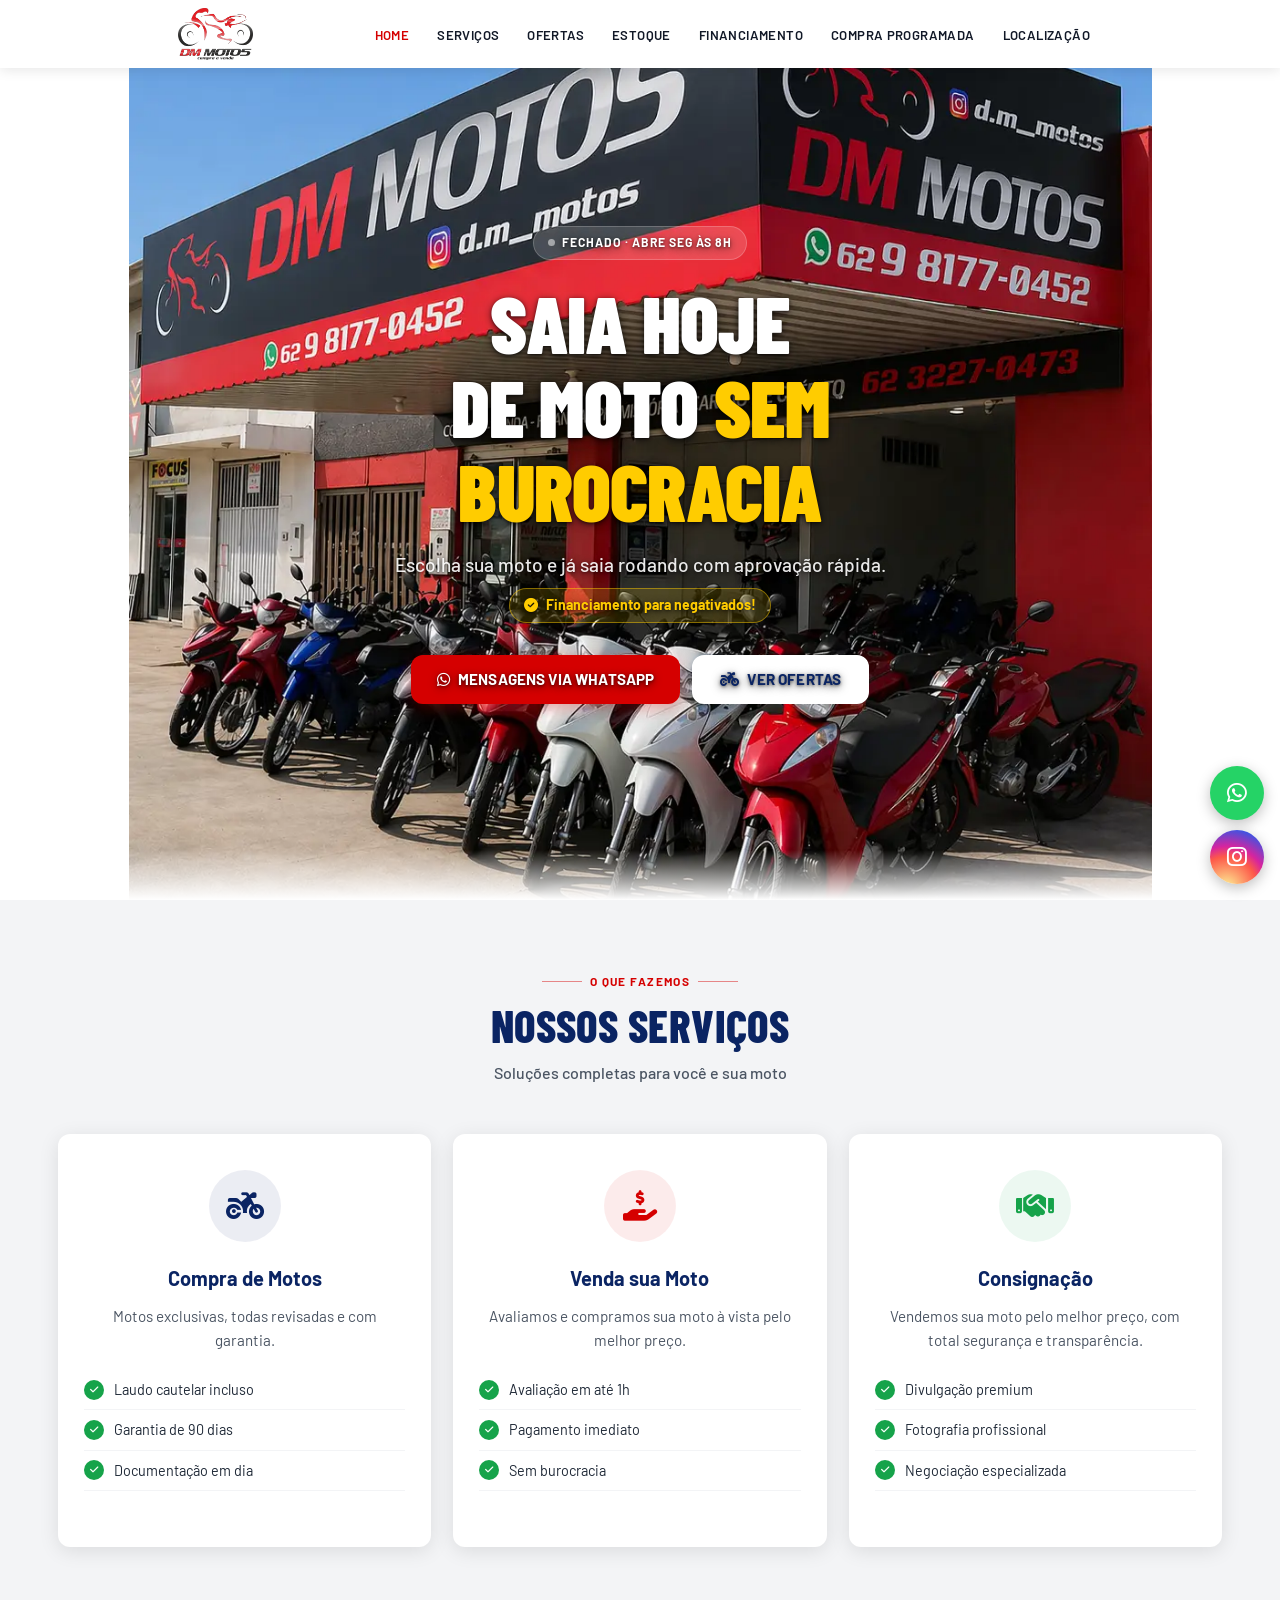
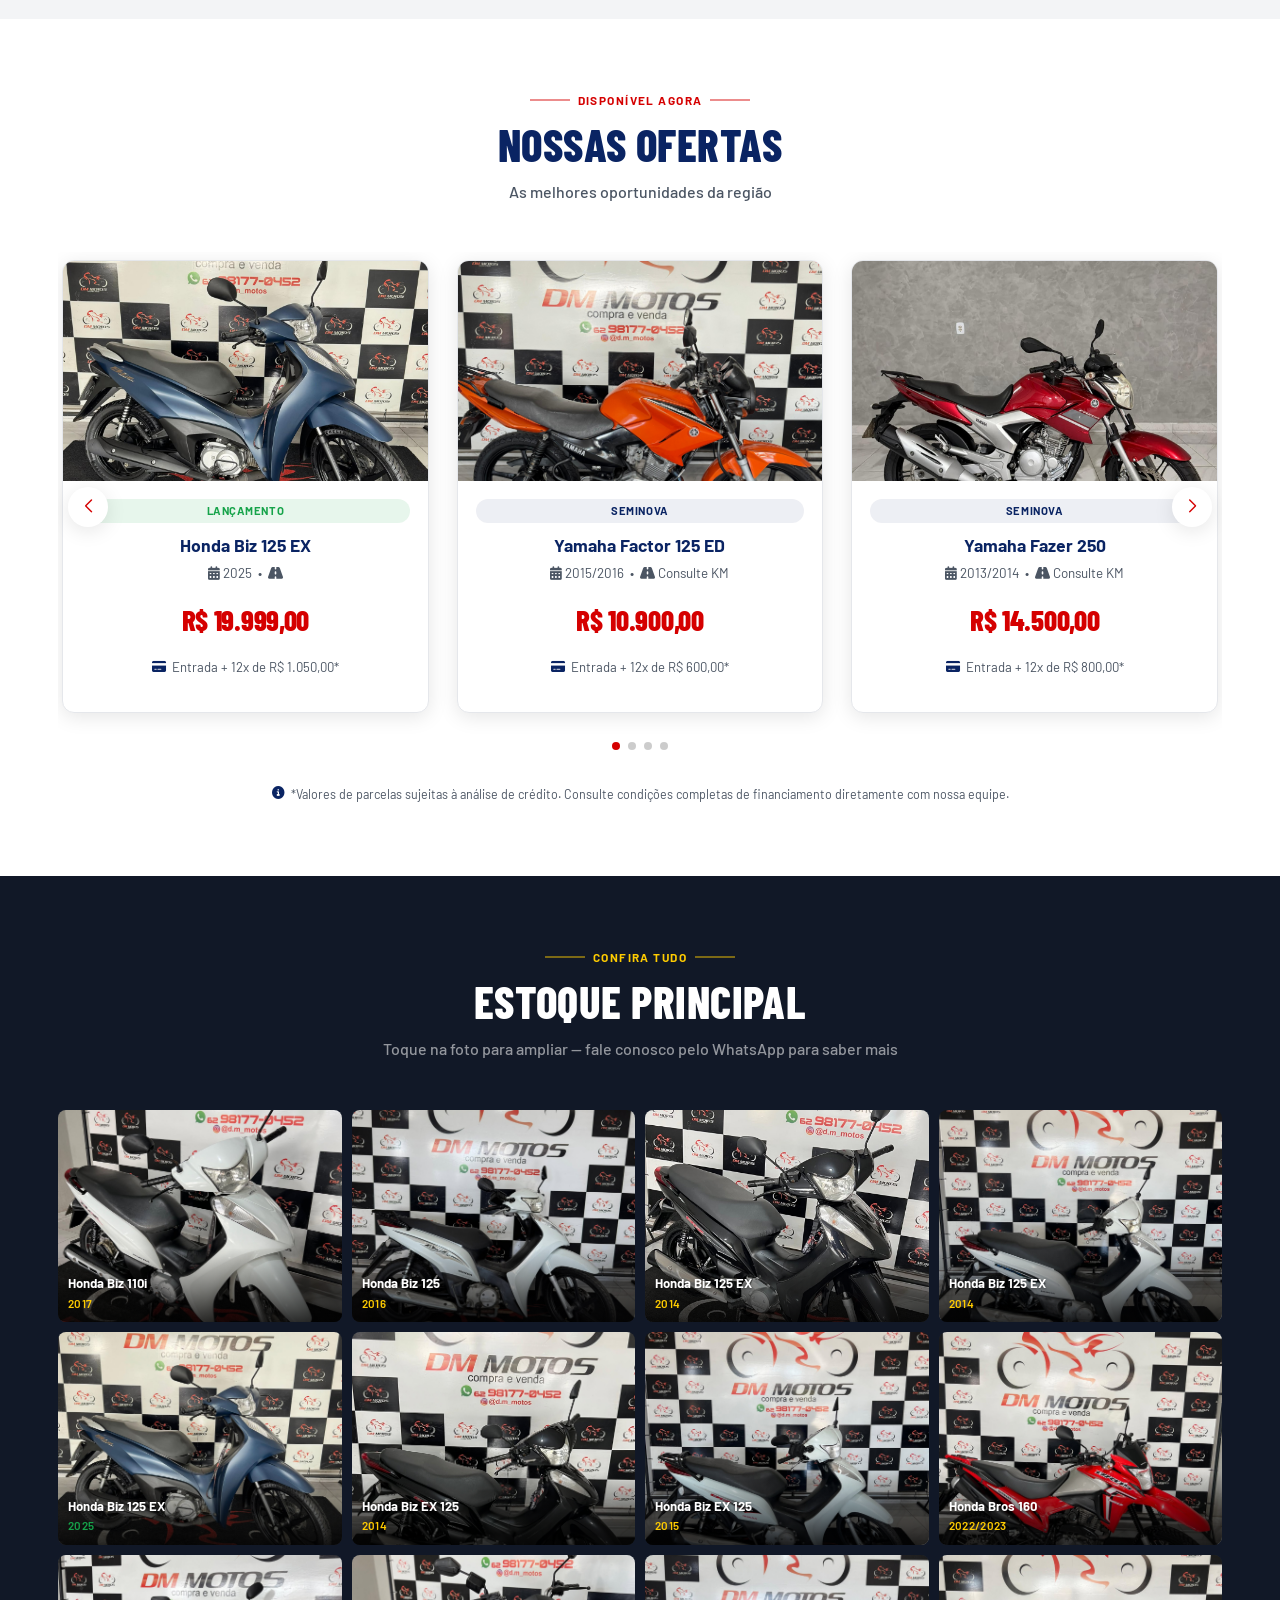
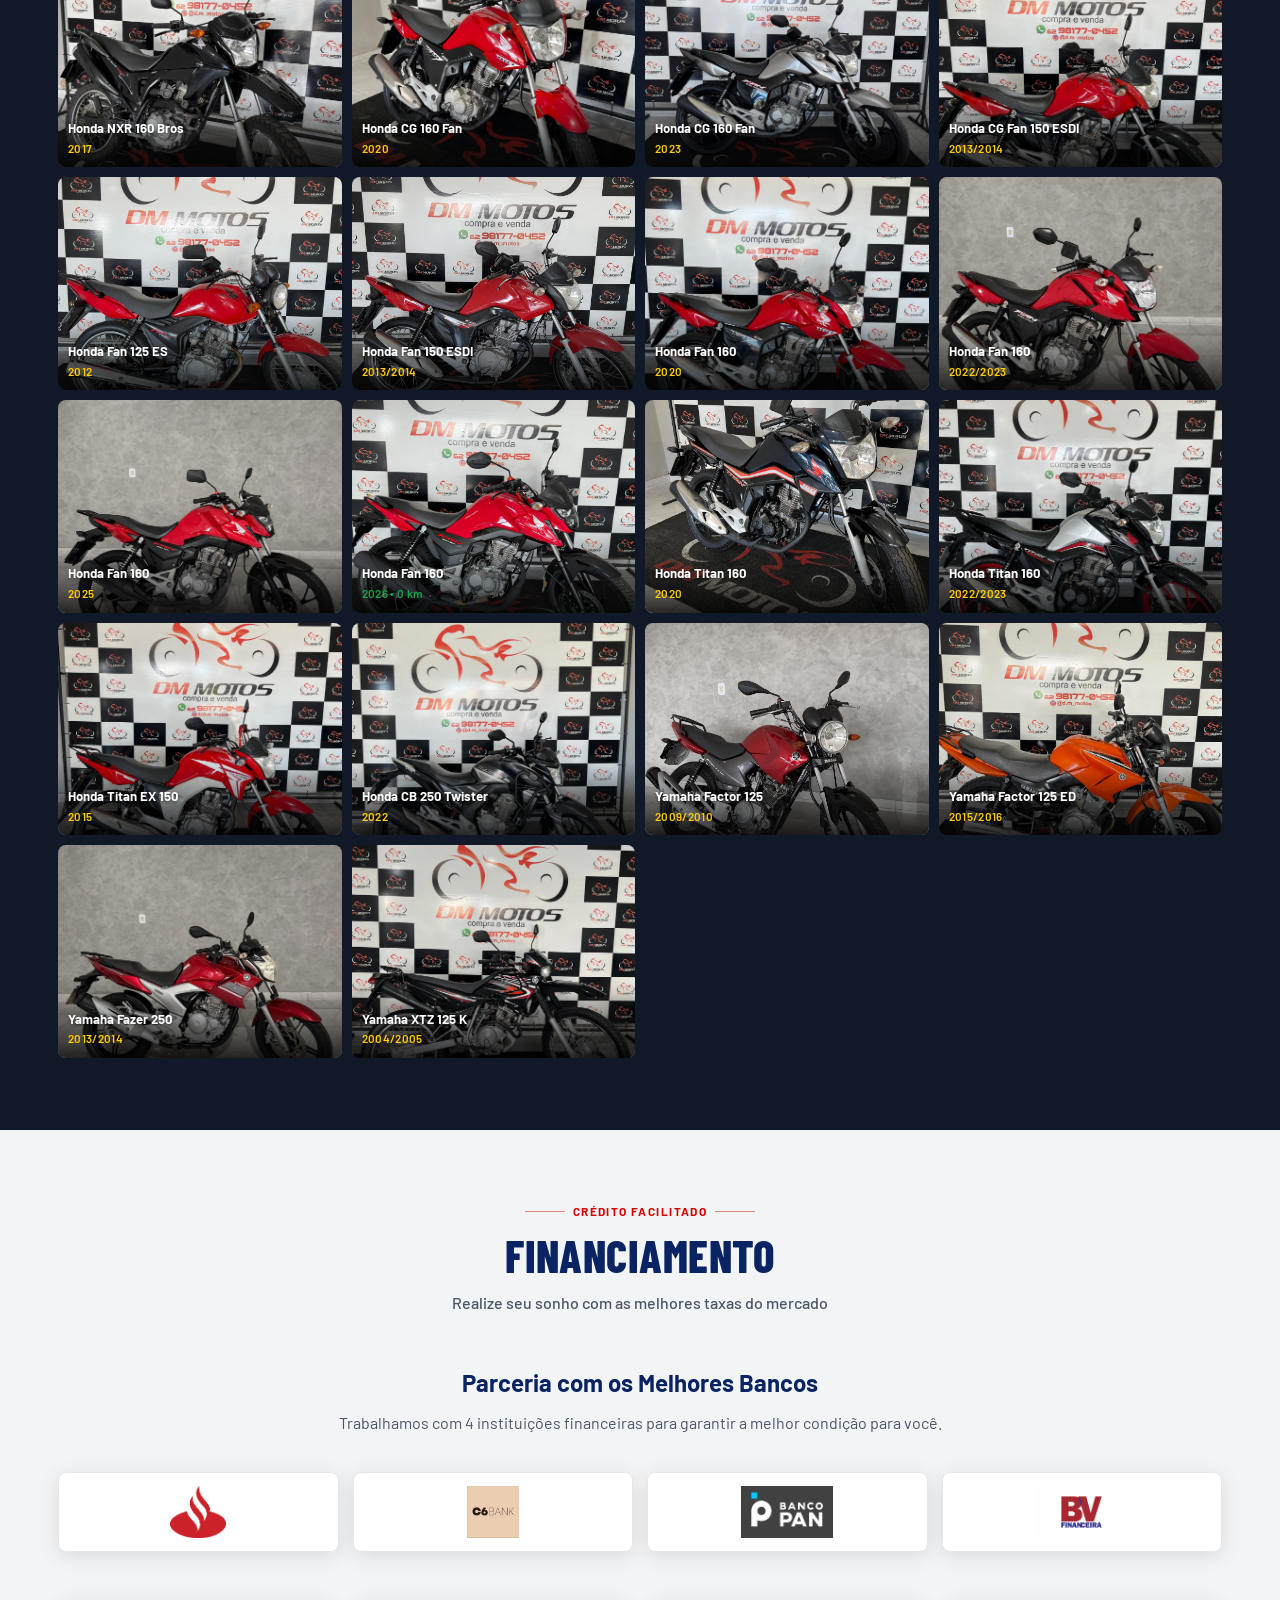
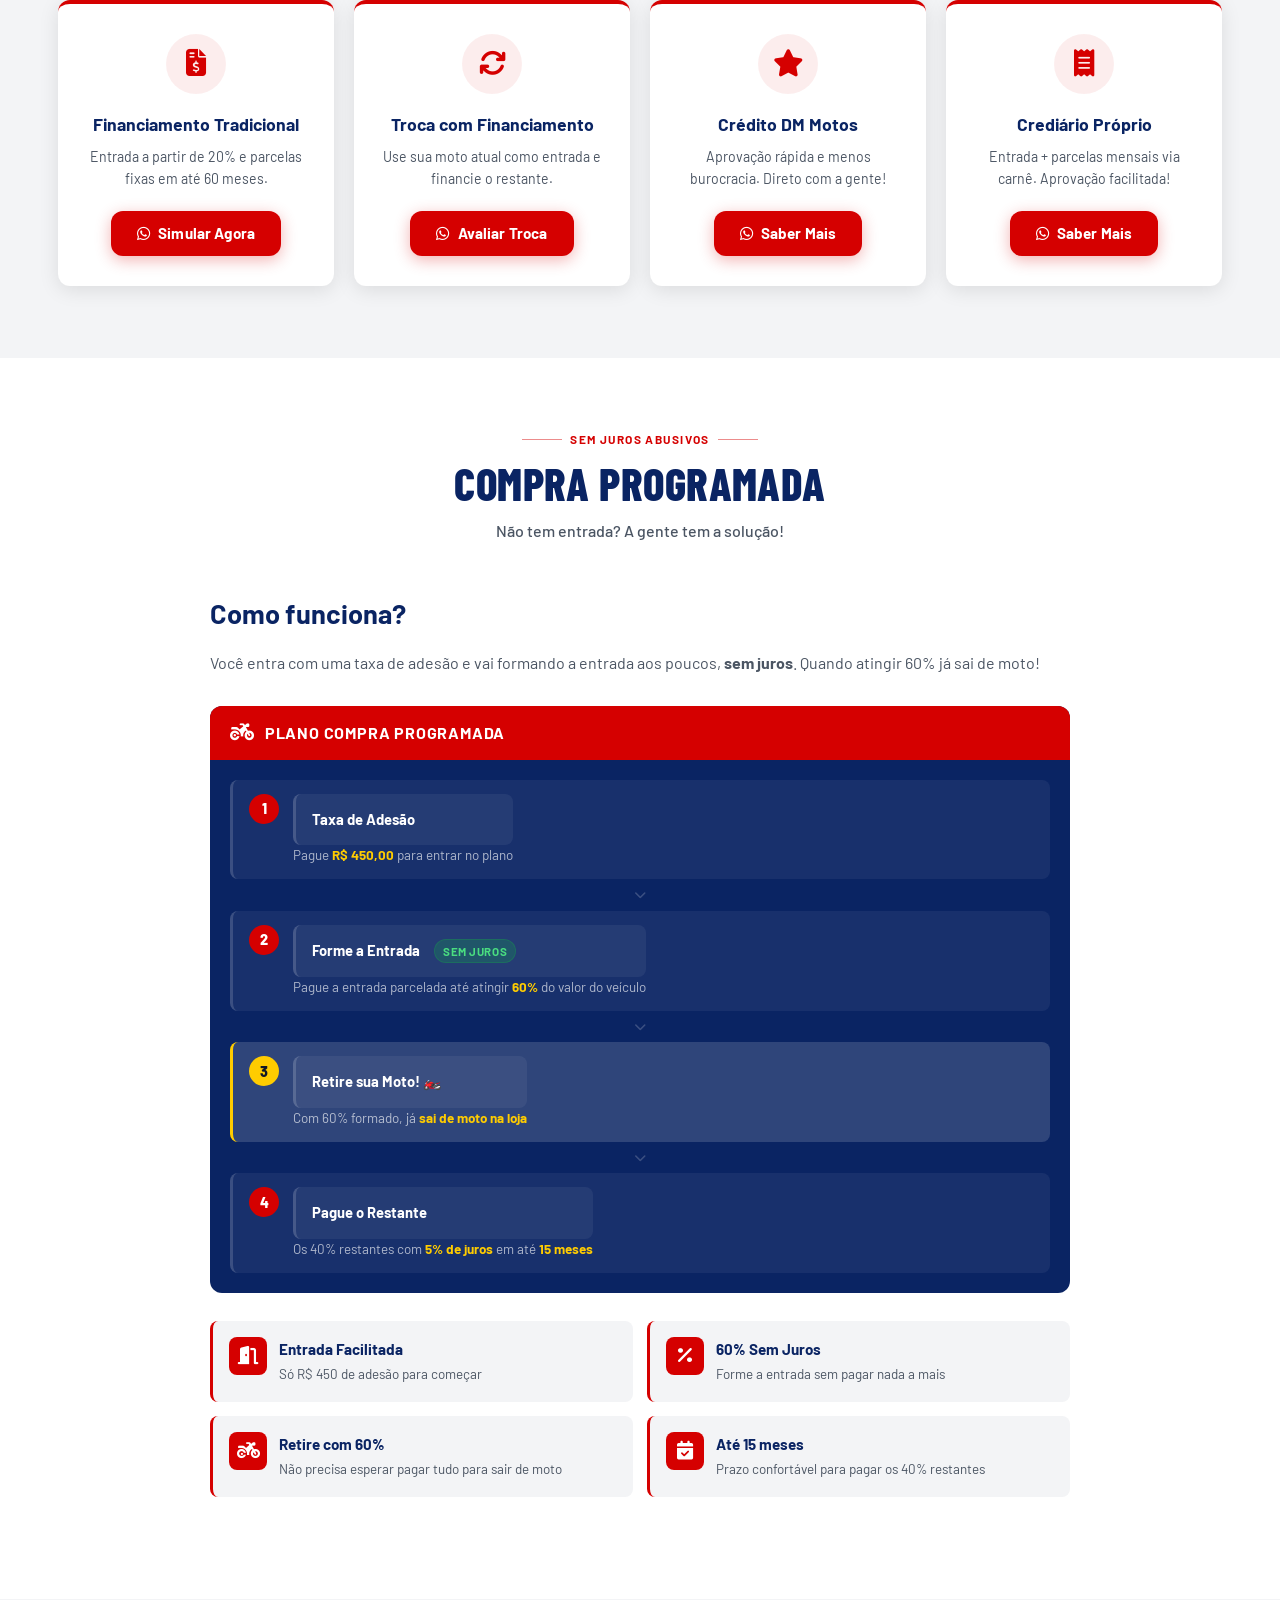
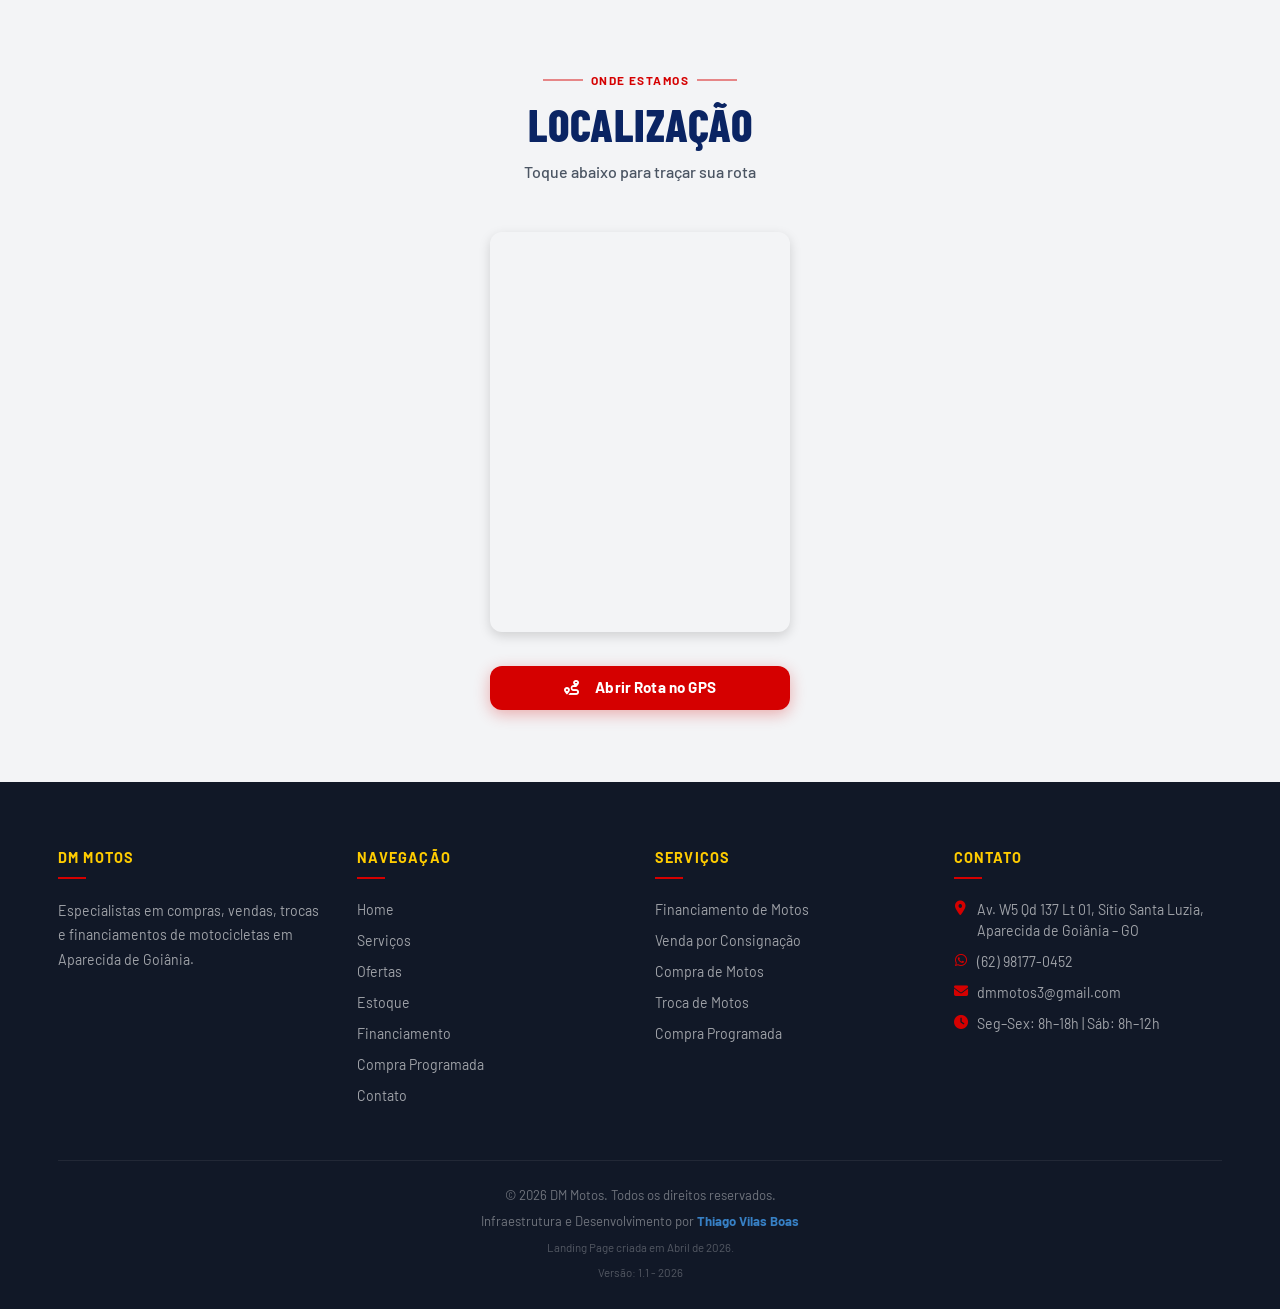
==== commit 0220363b: "Alterações no Estoque das Motos e no Instagram da DM Motos" ====
--- a/index.html
+++ b/index.html
@@ -199,61 +199,19 @@
 
             <div class="swiper meuCarrossel">
                 <div class="swiper-wrapper">
-
-                    <div class="swiper-slide">
-                        <div class="moto-card">
-                            <img src="assets/img/motoscarrocel/biz1252023.jpeg" alt="Honda Biz 125">
-                            <div class="moto-info">
-                                <span class="moto-badge">Seminova</span>
-                                <h3>Honda Biz 125</h3>
-                                <p class="ano-km"><i class="fas fa-calendar-alt"></i> 2023 &nbsp;•&nbsp; <i class="fas fa-road"></i> Consulte KM</p>
-                                <p class="preco">R$ 17.500,00</p>
-                                <p class="parcela-info"><i class="fas fa-credit-card"></i> Entrada + 12x de R$ 930,00*</p>
-                            </div>
-                        </div>
-                    </div> 
-
-                    <div class="swiper-slide">
+<div class="swiper-slide">
                         <div class="moto-card">
                             <img src="assets/img/motoscarrocel/biz125ex2025.jpeg" alt="Honda Biz 125 EX 2025">
                             <div class="moto-info">
                                 <span class="moto-badge" style="background:rgba(22,163,74,0.1);color:#16a34a;">Lançamento</span>
                                 <h3>Honda Biz 125 EX</h3>
-                                <p class="ano-km"><i class="fas fa-calendar-alt"></i> 2025 &nbsp;•&nbsp; <i class="fas fa-road"></i> 0 km</p>
+                                <p class="ano-km"><i class="fas fa-calendar-alt"></i> 2025 &nbsp;•&nbsp; <i class="fas fa-road"></i></p>
                                 <p class="preco">R$ 19.999,00</p>
                                 <p class="parcela-info"><i class="fas fa-credit-card"></i> Entrada + 12x de R$ 1.050,00*</p>
                             </div>
                         </div>
                     </div>
 
-                    <div class="swiper-slide">
-                        <div class="moto-card">
-                            <img src="assets/img/motoscarrocel/fan160-2022.jpeg" alt="Honda CG 160 Fan">
-                            <div class="moto-info">
-                                <span class="moto-badge">Seminova</span>
-                                <h3>Honda CG 160 Fan</h3>
-                                <p class="ano-km"><i class="fas fa-calendar-alt"></i> 2022 &nbsp;•&nbsp; <i class="fas fa-road"></i> Consulte KM</p>
-                                <p class="preco">R$ 18.000,00</p>
-                                <p class="parcela-info"><i class="fas fa-credit-card"></i> Entrada + 12x de R$ 950,00*</p>
-                            </div>
-                        </div>
-                    </div>
-
-                    <!-- ADICIONADA: YAMAHA FZ25 -->
-                    <div class="swiper-slide">
-                        <div class="moto-card">
-                            <img src="assets/img/motoscarrocel/YamahaFz252024-2024.jpeg" alt="Yamaha FZ25 2024">
-                            <div class="moto-info">
-                                <span class="moto-badge" style="background:rgba(213,0,0,0.09);color:#d50000;">Destaque</span>
-                                <h3>Yamaha FZ25</h3>
-                                <p class="ano-km"><i class="fas fa-calendar-alt"></i> 2024 &nbsp;•&nbsp; <i class="fas fa-road"></i> Consulte KM</p>
-                                <p class="preco">R$ 00.000,00</p>
-                                <p class="parcela-info"><i class="fas fa-credit-card"></i> Entrada + 12x de R$ 000,00*</p>
-                            </div>
-                        </div>
-                    </div>
-
-                    <!-- ADICIONADA: YAMAHA FACTOR 125 ED -->
                     <div class="swiper-slide">
                         <div class="moto-card">
                             <img src="assets/img/motoscarrocel/YamahaFactor125-2015-2016.jpeg" alt="Yamaha Factor 125 ED">
@@ -261,8 +219,34 @@
                                 <span class="moto-badge">Seminova</span>
                                 <h3>Yamaha Factor 125 ED</h3>
                                 <p class="ano-km"><i class="fas fa-calendar-alt"></i> 2015/2016 &nbsp;•&nbsp; <i class="fas fa-road"></i> Consulte KM</p>
-                                <p class="preco">R$ 00.000,00</p>
-                                <p class="parcela-info"><i class="fas fa-credit-card"></i> Entrada + 12x de R$ 000,00*</p>
+                                <p class="preco">R$ 10.900,00</p>
+                                <p class="parcela-info"><i class="fas fa-credit-card"></i> Entrada + 12x de R$ 600,00*</p>
+                            </div>
+                        </div>
+                    </div>
+
+                    <div class="swiper-slide">
+                        <div class="moto-card">
+                            <img src="assets/img/motoscarrocel/Yamaha/Fazer/Yamaha Fazer 250 2013-2014 vermelha.jpeg" alt="Yamaha Fazer 250 2013/2014">
+                            <div class="moto-info">
+                                <span class="moto-badge">Seminova</span>
+                                <h3>Yamaha Fazer 250</h3>
+                                <p class="ano-km"><i class="fas fa-calendar-alt"></i> 2013/2014 &nbsp;•&nbsp; <i class="fas fa-road"></i> Consulte KM</p>
+                                <p class="preco">R$ 14.500,00</p>
+                                <p class="parcela-info"><i class="fas fa-credit-card"></i> Entrada + 12x de R$ 800,00*</p>
+                            </div>
+                        </div>
+                    </div>
+
+                    <div class="swiper-slide">
+                        <div class="moto-card">
+                            <img src="assets/img/motoscarrocel/Honda/Twister/HONDA CB 250 TWISTER 2022-2022 preta.jpeg" alt="Honda CB 250 Twister 2022">
+                            <div class="moto-info">
+                                <span class="moto-badge">Seminova</span>
+                                <h3>Honda CB 250 Twister</h3>
+                                <p class="ano-km"><i class="fas fa-calendar-alt"></i> 2022 &nbsp;•&nbsp; <i class="fas fa-road"></i> Consulte KM</p>
+                                <p class="preco">R$ 21.999,00</p>
+                                <p class="parcela-info"><i class="fas fa-credit-card"></i> Entrada + 12x de R$ 1.200,00*</p>
                             </div>
                         </div>
                     </div>
@@ -291,11 +275,11 @@
             <p class="section-subtitle">Toque na foto para ampliar — fale conosco pelo WhatsApp para saber mais</p>
 
             <div class="galeria-grid">
-
                 <!-- =============================================
-                     HONDA BIZ
+                     HONDA
                      ============================================= -->
-                <div class="galeria-item" onclick="abrirLightbox(this)">
+
+<div class="galeria-item" onclick="abrirLightbox(this)">
                     <img src="assets/img/motoscarrocel/biz110l 2017.jpeg" alt="Honda Biz 110i 2017" loading="lazy">
                     <div class="galeria-info">
                         <span class="galeria-nome">Honda Biz 110i</span>
@@ -303,15 +287,15 @@
                     </div>
                 </div>
 
-                <div class="galeria-item" onclick="abrirLightbox(this)">
-                    <img src="assets/img/motoscarrocel/biz125ex2013.jpeg" alt="Honda Biz 125 EX 2012" loading="lazy">
-                    <div class="galeria-info">
-                        <span class="galeria-nome">Honda Biz 125 EX</span>
-                        <span class="galeria-ano">2012/2013</span>
-                    </div>
-                </div>
-
-                <div class="galeria-item" onclick="abrirLightbox(this)">
+<div class="galeria-item" onclick="abrirLightbox(this)">
+                    <img src="assets/img/motoscarrocel/biz125-branca-2016-2016.jpeg" alt="Honda Biz 125 2016" loading="lazy">
+                    <div class="galeria-info">
+                        <span class="galeria-nome">Honda Biz 125</span>
+                        <span class="galeria-ano">2016</span>
+                    </div>
+                </div>
+
+<div class="galeria-item" onclick="abrirLightbox(this)">
                     <img src="assets/img/motoscarrocel/biz125ex2014.jpeg" alt="Honda Biz 125 EX 2014" loading="lazy">
                     <div class="galeria-info">
                         <span class="galeria-nome">Honda Biz 125 EX</span>
@@ -319,7 +303,7 @@
                     </div>
                 </div>
 
-                <div class="galeria-item" onclick="abrirLightbox(this)">
+<div class="galeria-item" onclick="abrirLightbox(this)">
                     <img src="assets/img/motoscarrocel/biz125ex-branca-2014.jpeg" alt="Honda Biz 125 EX Branca 2014" loading="lazy">
                     <div class="galeria-info">
                         <span class="galeria-nome">Honda Biz 125 EX</span>
@@ -327,85 +311,111 @@
                     </div>
                 </div>
 
-                <div class="galeria-item" onclick="abrirLightbox(this)">
-                    <img src="assets/img/motoscarrocel/biz125ex-branca-2015.jpeg" alt="Honda Biz 125 EX Branca 2015" loading="lazy">
+<div class="galeria-item" onclick="abrirLightbox(this)">
+                    <img src="assets/img/motoscarrocel/biz125ex2025.jpeg" alt="Honda Biz 125 EX 2025 Azul" loading="lazy">
                     <div class="galeria-info">
                         <span class="galeria-nome">Honda Biz 125 EX</span>
+                        <span class="galeria-ano" style="color:#16a34a;">2025</span>
+                    </div>
+                </div>
+
+<div class="galeria-item" onclick="abrirLightbox(this)">
+                    <img src="assets/img/motoscarrocel/Honda/Biz/HONDA BIZ 125 EX 2014-2014 preta.jpeg" alt="Honda Biz EX 125 2014 Branca" loading="lazy">
+                    <div class="galeria-info">
+                        <span class="galeria-nome">Honda Biz EX 125</span>
+                        <span class="galeria-ano">2014</span>
+                    </div>
+                </div>
+
+<div class="galeria-item" onclick="abrirLightbox(this)">
+                    <img src="assets/img/motoscarrocel/Honda/Biz/HONDA BIZ 125 EX 2015-2015 branca.jpeg" alt="Honda Biz EX 125 2015 Branca" loading="lazy">
+                    <div class="galeria-info">
+                        <span class="galeria-nome">Honda Biz EX 125</span>
                         <span class="galeria-ano">2015</span>
                     </div>
                 </div>
 
-                <div class="galeria-item" onclick="abrirLightbox(this)">
-                    <img src="assets/img/motoscarrocel/biz125-branca-2016-2016.jpeg" alt="Honda Biz 125 2016" loading="lazy">
-                    <div class="galeria-info">
-                        <span class="galeria-nome">Honda Biz 125</span>
-                        <span class="galeria-ano">2016</span>
-                    </div>
-                </div>
-
-                <div class="galeria-item" onclick="abrirLightbox(this)">
-                    <img src="assets/img/motoscarrocel/biz1252023.jpeg" alt="Honda Biz 125 2023" loading="lazy">
-                    <div class="galeria-info">
-                        <span class="galeria-nome">Honda Biz 125</span>
+<div class="galeria-item" onclick="abrirLightbox(this)">
+                    <img src="assets/img/motoscarrocel/Honda/Bros/Honda Bros 160 2022-2023 vermelha.jpeg" alt="Honda Bros 160 2022/2023 Vermelha/Preta" loading="lazy">
+                    <div class="galeria-info">
+                        <span class="galeria-nome">Honda Bros 160</span>
+                        <span class="galeria-ano">2022/2023</span>
+                    </div>
+                </div>
+
+<div class="galeria-item" onclick="abrirLightbox(this)">
+                    <img src="assets/img/motoscarrocel/bros1602017.jpeg" alt="Honda NXR 160 Bros 2017" loading="lazy">
+                    <div class="galeria-info">
+                        <span class="galeria-nome">Honda NXR 160 Bros</span>
+                        <span class="galeria-ano">2017</span>
+                    </div>
+                </div>
+
+<div class="galeria-item" onclick="abrirLightbox(this)">
+                    <img src="assets/img/motoscarrocel/cg160fan2020.jpeg" alt="Honda CG 160 Fan 2020" loading="lazy">
+                    <div class="galeria-info">
+                        <span class="galeria-nome">Honda CG 160 Fan</span>
+                        <span class="galeria-ano">2020</span>
+                    </div>
+                </div>
+
+<div class="galeria-item" onclick="abrirLightbox(this)">
+                    <img src="assets/img/motoscarrocel/Honda/Fan/HONDA CG 160 FAN 2023-2023 prata.jpeg" alt="Honda CG 160 Fan 2023 Prata" loading="lazy">
+                    <div class="galeria-info">
+                        <span class="galeria-nome">Honda CG 160 Fan</span>
                         <span class="galeria-ano">2023</span>
                     </div>
                 </div>
 
-                <div class="galeria-item" onclick="abrirLightbox(this)">
-                    <img src="assets/img/motoscarrocel/biz125ex2025.jpeg" alt="Honda Biz 125 EX 2025 Azul" loading="lazy">
-                    <div class="galeria-info">
-                        <span class="galeria-nome">Honda Biz 125 EX</span>
-                        <span class="galeria-ano" style="color:#16a34a;">2025 • 0 km</span>
-                    </div>
-                </div>
-
-
-                <!-- =============================================
-                     HONDA FAN / CG
-                     ============================================= -->
-                <div class="galeria-item" onclick="abrirLightbox(this)">
-                    <img src="assets/img/motoscarrocel/fan150-vermelha-esi-2010.jpeg" alt="Honda CG 150 Fan Vermelha ESI 2010" loading="lazy">
-                    <div class="galeria-info">
-                        <span class="galeria-nome">Honda CG 150 Fan ESI</span>
-                        <span class="galeria-ano">2010</span>
-                    </div>
-                </div>
-
-                <div class="galeria-item" onclick="abrirLightbox(this)">
+<div class="galeria-item" onclick="abrirLightbox(this)">
+                    <img src="assets/img/motoscarrocel/fan150esdi2014.jpeg" alt="Honda CG Fan 150 ESDI 2013" loading="lazy">
+                    <div class="galeria-info">
+                        <span class="galeria-nome">Honda CG Fan 150 ESDI</span>
+                        <span class="galeria-ano">2013/2014</span>
+                    </div>
+                </div>
+
+<div class="galeria-item" onclick="abrirLightbox(this)">
                     <img src="assets/img/motoscarrocel/fan125-2012-vermelha.jpeg" alt="Honda Fan 125 ES 2012" loading="lazy">
                     <div class="galeria-info">
                         <span class="galeria-nome">Honda Fan 125 ES</span>
                         <span class="galeria-ano">2012</span>
                     </div>
-                </div>  
-
-                
-
-                <div class="galeria-item" onclick="abrirLightbox(this)">
-                    <img src="assets/img/motoscarrocel/fan150esdi2014.jpeg" alt="Honda CG Fan 150 ESDI 2013" loading="lazy">
-                    <div class="galeria-info">
-                        <span class="galeria-nome">Honda CG Fan 150 ESDI</span>
+                </div>
+
+<div class="galeria-item" onclick="abrirLightbox(this)">
+                    <img src="assets/img/motoscarrocel/Honda Fan 150 Esdi 2013-2014.jpeg" alt="Honda Fan 150 ESDI 2013/2014 Vermelha" loading="lazy">
+                    <div class="galeria-info">
+                        <span class="galeria-nome">Honda Fan 150 ESDI</span>
                         <span class="galeria-ano">2013/2014</span>
                     </div>
                 </div>
 
-                <div class="galeria-item" onclick="abrirLightbox(this)">
-                    <img src="assets/img/motoscarrocel/cg160fan2020.jpeg" alt="Honda CG 160 Fan 2020" loading="lazy">
-                    <div class="galeria-info">
-                        <span class="galeria-nome">Honda CG 160 Fan</span>
+<div class="galeria-item" onclick="abrirLightbox(this)">
+                    <img src="assets/img/motoscarrocel/Honda Fan 160  2020-2020 vermelha.jpeg" alt="Honda Fan 160 2020 Vermelha" loading="lazy">
+                    <div class="galeria-info">
+                        <span class="galeria-nome">Honda Fan 160</span>
                         <span class="galeria-ano">2020</span>
                     </div>
                 </div>
 
-                <div class="galeria-item" onclick="abrirLightbox(this)">
-                    <img src="assets/img/motoscarrocel/fan160-2022.jpeg" alt="Honda CG 160 Fan 2022" loading="lazy">
-                    <div class="galeria-info">
-                        <span class="galeria-nome">Honda CG 160 Fan</span>
-                        <span class="galeria-ano">2022</span>
-                    </div>
-                </div>
-
-                <div class="galeria-item" onclick="abrirLightbox(this)">
+<div class="galeria-item" onclick="abrirLightbox(this)">
+                    <img src="assets/img/motoscarrocel/Honda/Fan/Honda Fan 160 2022-2023.jpeg" alt="Honda Fan 160 2022/2023 Vermelha" loading="lazy">
+                    <div class="galeria-info">
+                        <span class="galeria-nome">Honda Fan 160</span>
+                        <span class="galeria-ano">2022/2023</span>
+                    </div>
+                </div>
+
+<div class="galeria-item" onclick="abrirLightbox(this)">
+                    <img src="assets/img/motoscarrocel/Honda/Fan/Honda Fan 160 2025-2025.jpeg" alt="Honda Fan 160 2025 Vermelha" loading="lazy">
+                    <div class="galeria-info">
+                        <span class="galeria-nome">Honda Fan 160</span>
+                        <span class="galeria-ano">2025</span>
+                    </div>
+                </div>
+
+<div class="galeria-item" onclick="abrirLightbox(this)">
                     <img src="assets/img/motoscarrocel/HondaFan1602026-2026 0Km.jpeg" alt="Honda Fan 160 0km 2026" loading="lazy">
                     <div class="galeria-info">
                         <span class="galeria-nome">Honda Fan 160</span>
@@ -413,27 +423,7 @@
                     </div>
                 </div>
 
-
-                <!-- =============================================
-                     HONDA TITAN
-                     ============================================= -->
-                <div class="galeria-item" onclick="abrirLightbox(this)">
-                    <img src="assets/img/motoscarrocel/Titan125ks-2002-2003.jpeg" alt="Honda Titan 125 KS 2002" loading="lazy">
-                    <div class="galeria-info">
-                        <span class="galeria-nome">Honda Titan 125 KS</span>
-                        <span class="galeria-ano">2002/2003</span>
-                    </div>
-                </div>
-
-                <div class="galeria-item" onclick="abrirLightbox(this)">
-                    <img src="assets/img/motoscarrocel/titan150ex-vermelha-2015.jpeg" alt="Honda Titan 150 EX Vermelha 2015" loading="lazy">
-                    <div class="galeria-info">
-                        <span class="galeria-nome">Honda Titan 150 EX</span>
-                        <span class="galeria-ano">2015</span>
-                    </div>
-                </div>
-
-                <div class="galeria-item" onclick="abrirLightbox(this)">
+<div class="galeria-item" onclick="abrirLightbox(this)">
                     <img src="assets/img/motoscarrocel/HondaTitan160-2020-2020.jpeg" alt="Honda Titan 160 2020" loading="lazy">
                     <div class="galeria-info">
                         <span class="galeria-nome">Honda Titan 160</span>
@@ -441,25 +431,43 @@
                     </div>
                 </div>
 
-                
-
-
-                <!-- =============================================
-                     HONDA BROS
-                     ============================================= -->
-                <div class="galeria-item" onclick="abrirLightbox(this)">
-                    <img src="assets/img/motoscarrocel/bros1602017.jpeg" alt="Honda NXR 160 Bros 2017" loading="lazy">
-                    <div class="galeria-info">
-                        <span class="galeria-nome">Honda NXR 160 Bros</span>
-                        <span class="galeria-ano">2017</span>
-                    </div>
-                </div>
-
+<div class="galeria-item" onclick="abrirLightbox(this)">
+                    <img src="assets/img/motoscarrocel/Honda/Titan/HONDA TITAN 160 2022-2023 prata e preta.jpeg" alt="Honda Titan 160 2022/2023 Vermelha" loading="lazy">
+                    <div class="galeria-info">
+                        <span class="galeria-nome">Honda Titan 160</span>
+                        <span class="galeria-ano">2022/2023</span>
+                    </div>
+                </div>
+
+<div class="galeria-item" onclick="abrirLightbox(this)">
+                    <img src="assets/img/motoscarrocel/Honda/Titan/Titan150 Ex 2015-15 vermelha.jpeg" alt="Honda Titan EX 150 2015 Vermelha/Branca" loading="lazy">
+                    <div class="galeria-info">
+                        <span class="galeria-nome">Honda Titan EX 150</span>
+                        <span class="galeria-ano">2015</span>
+                    </div>
+                </div>
+
+<div class="galeria-item" onclick="abrirLightbox(this)">
+                    <img src="assets/img/motoscarrocel/Honda/Twister/HONDA CB 250 TWISTER 2022-2022 preta.jpeg" alt="Honda CB 250 Twister 2022 Preta" loading="lazy">
+                    <div class="galeria-info">
+                        <span class="galeria-nome">Honda CB 250 Twister</span>
+                        <span class="galeria-ano">2022</span>
+                    </div>
+                </div>
 
                 <!-- =============================================
                      YAMAHA
                      ============================================= -->
-                <div class="galeria-item" onclick="abrirLightbox(this)">
+
+<div class="galeria-item" onclick="abrirLightbox(this)">
+                    <img src="assets/img/motoscarrocel/Yamaha/Factor/factor1252009-2010 vermelha.jpeg" alt="Yamaha Factor 125 2009/2010 Vermelha" loading="lazy">
+                    <div class="galeria-info">
+                        <span class="galeria-nome">Yamaha Factor 125</span>
+                        <span class="galeria-ano">2009/2010</span>
+                    </div>
+                </div>
+
+<div class="galeria-item" onclick="abrirLightbox(this)">
                     <img src="assets/img/motoscarrocel/YamahaFactor125-2015-2016.jpeg" alt="Yamaha Factor 125 ED 2015" loading="lazy">
                     <div class="galeria-info">
                         <span class="galeria-nome">Yamaha Factor 125 ED</span>
@@ -467,15 +475,22 @@
                     </div>
                 </div>
 
-                <div class="galeria-item" onclick="abrirLightbox(this)">
-                    <img src="assets/img/motoscarrocel/YamahaFz252024-2024.jpeg" alt="Yamaha FZ25 2024" loading="lazy">
-                    <div class="galeria-info">
-                        <span class="galeria-nome">Yamaha FZ25</span>
-                        <span class="galeria-ano">2024</span>
-                    </div>
-                </div>
-
-            </div>
+<div class="galeria-item" onclick="abrirLightbox(this)">
+                    <img src="assets/img/motoscarrocel/Yamaha/Fazer/Yamaha Fazer 250 2013-2014 vermelha.jpeg" alt="Yamaha Fazer 250 2013/2014 Vermelha" loading="lazy">
+                    <div class="galeria-info">
+                        <span class="galeria-nome">Yamaha Fazer 250</span>
+                        <span class="galeria-ano">2013/2014</span>
+                    </div>
+                </div>
+
+<div class="galeria-item" onclick="abrirLightbox(this)">
+                    <img src="assets/img/motoscarrocel/Yamaha/XTZ/YAMAHA XTZ 125 K 2004-2005 preta.jpeg" alt="Yamaha XTZ 125 K 2004/2005 Preta" loading="lazy">
+                    <div class="galeria-info">
+                        <span class="galeria-nome">Yamaha XTZ 125 K</span>
+                        <span class="galeria-ano">2004/2005</span>
+                    </div>
+                </div>
+            
 
           <!----  <div class="galeria-cta">
                 <p>Gostou de alguma? Fale agora com a gente!</p>
@@ -798,7 +813,7 @@
         <a href="https://wa.me/5562981770452?text=Ol%C3%A1!+Vi+seu+WhatsApp+no+site+da+DM+Motos,+gostaria+de+mais+informa%C3%A7%C3%B5es" target="_blank" class="social-icon whatsapp" aria-label="WhatsApp">
             <i class="fab fa-whatsapp"></i>
         </a>
-        <a href="https://www.instagram.com/dmmotos18/" target="_blank" class="social-icon instagram" aria-label="Instagram">
+        <a href="https://www.instagram.com/dmmotosgo/" target="_blank" class="social-icon instagram" aria-label="Instagram">
             <i class="fab fa-instagram"></i>
         </a>
     </div>
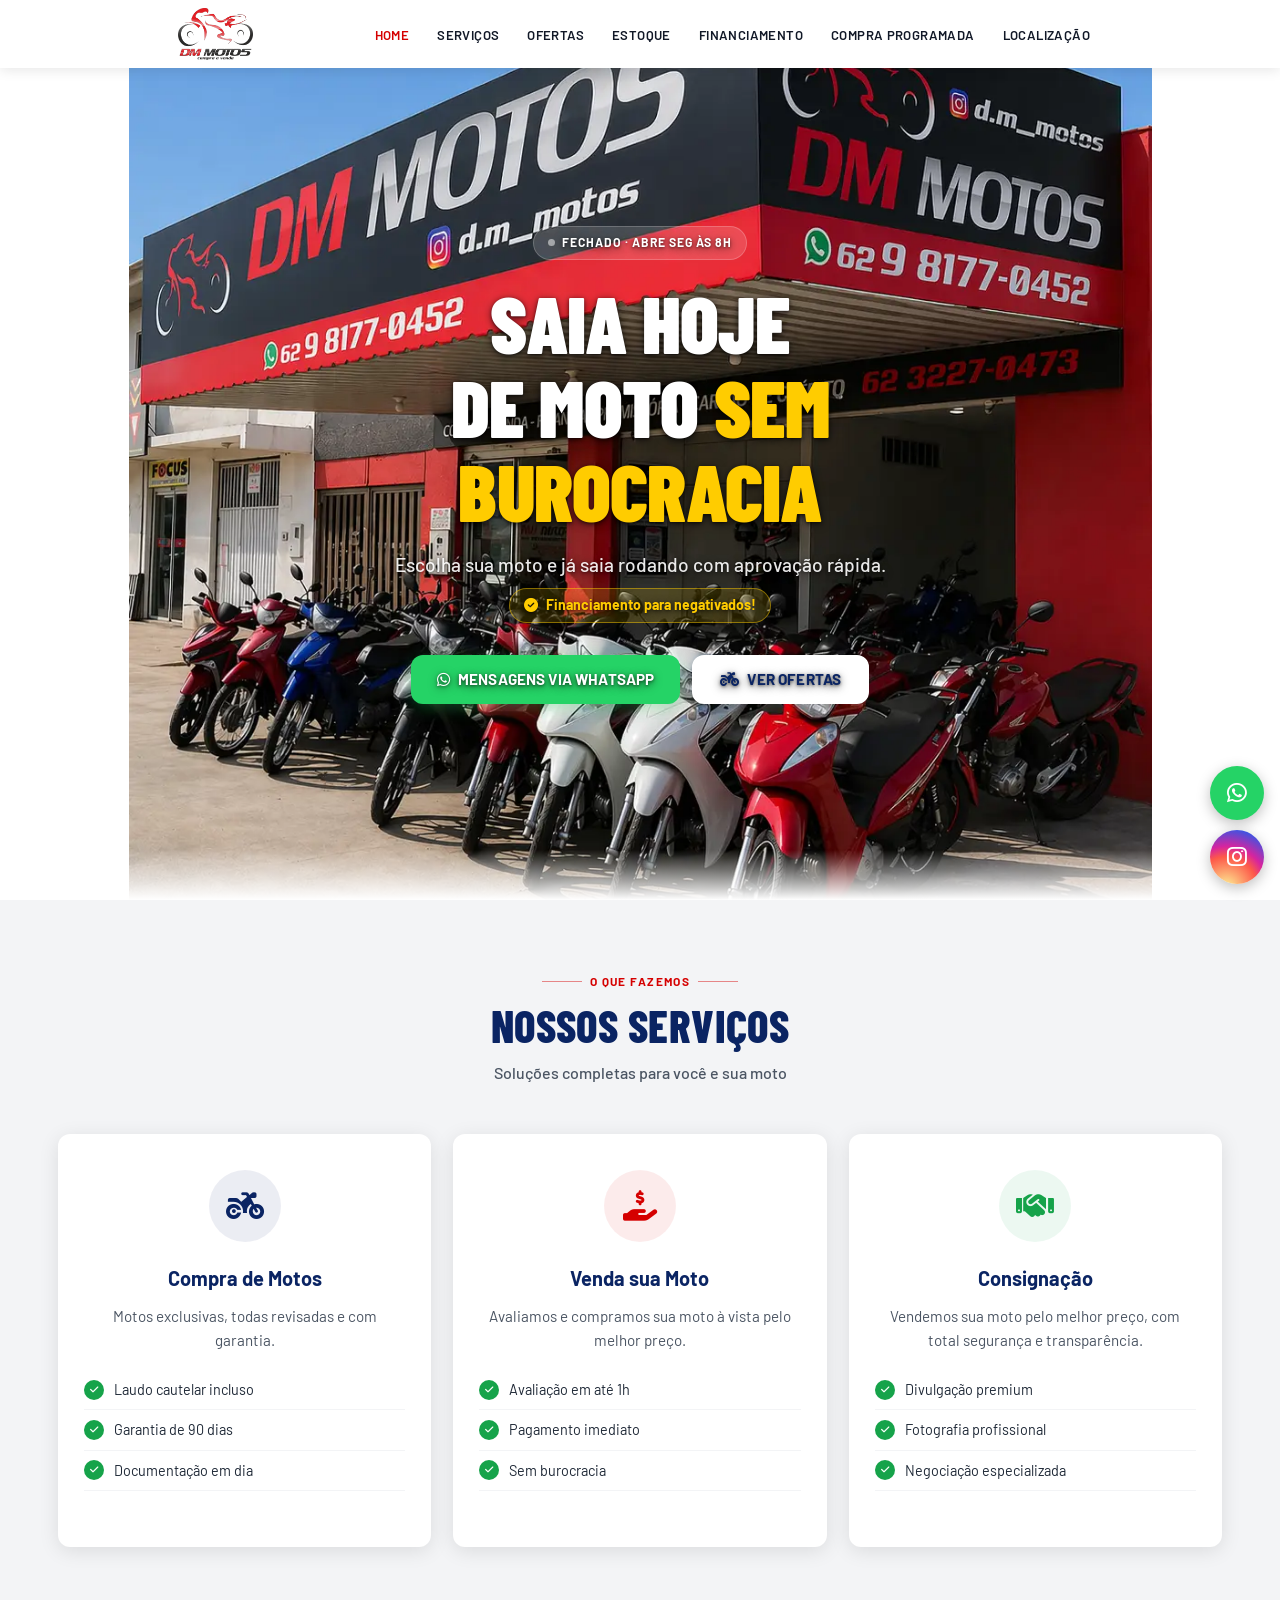
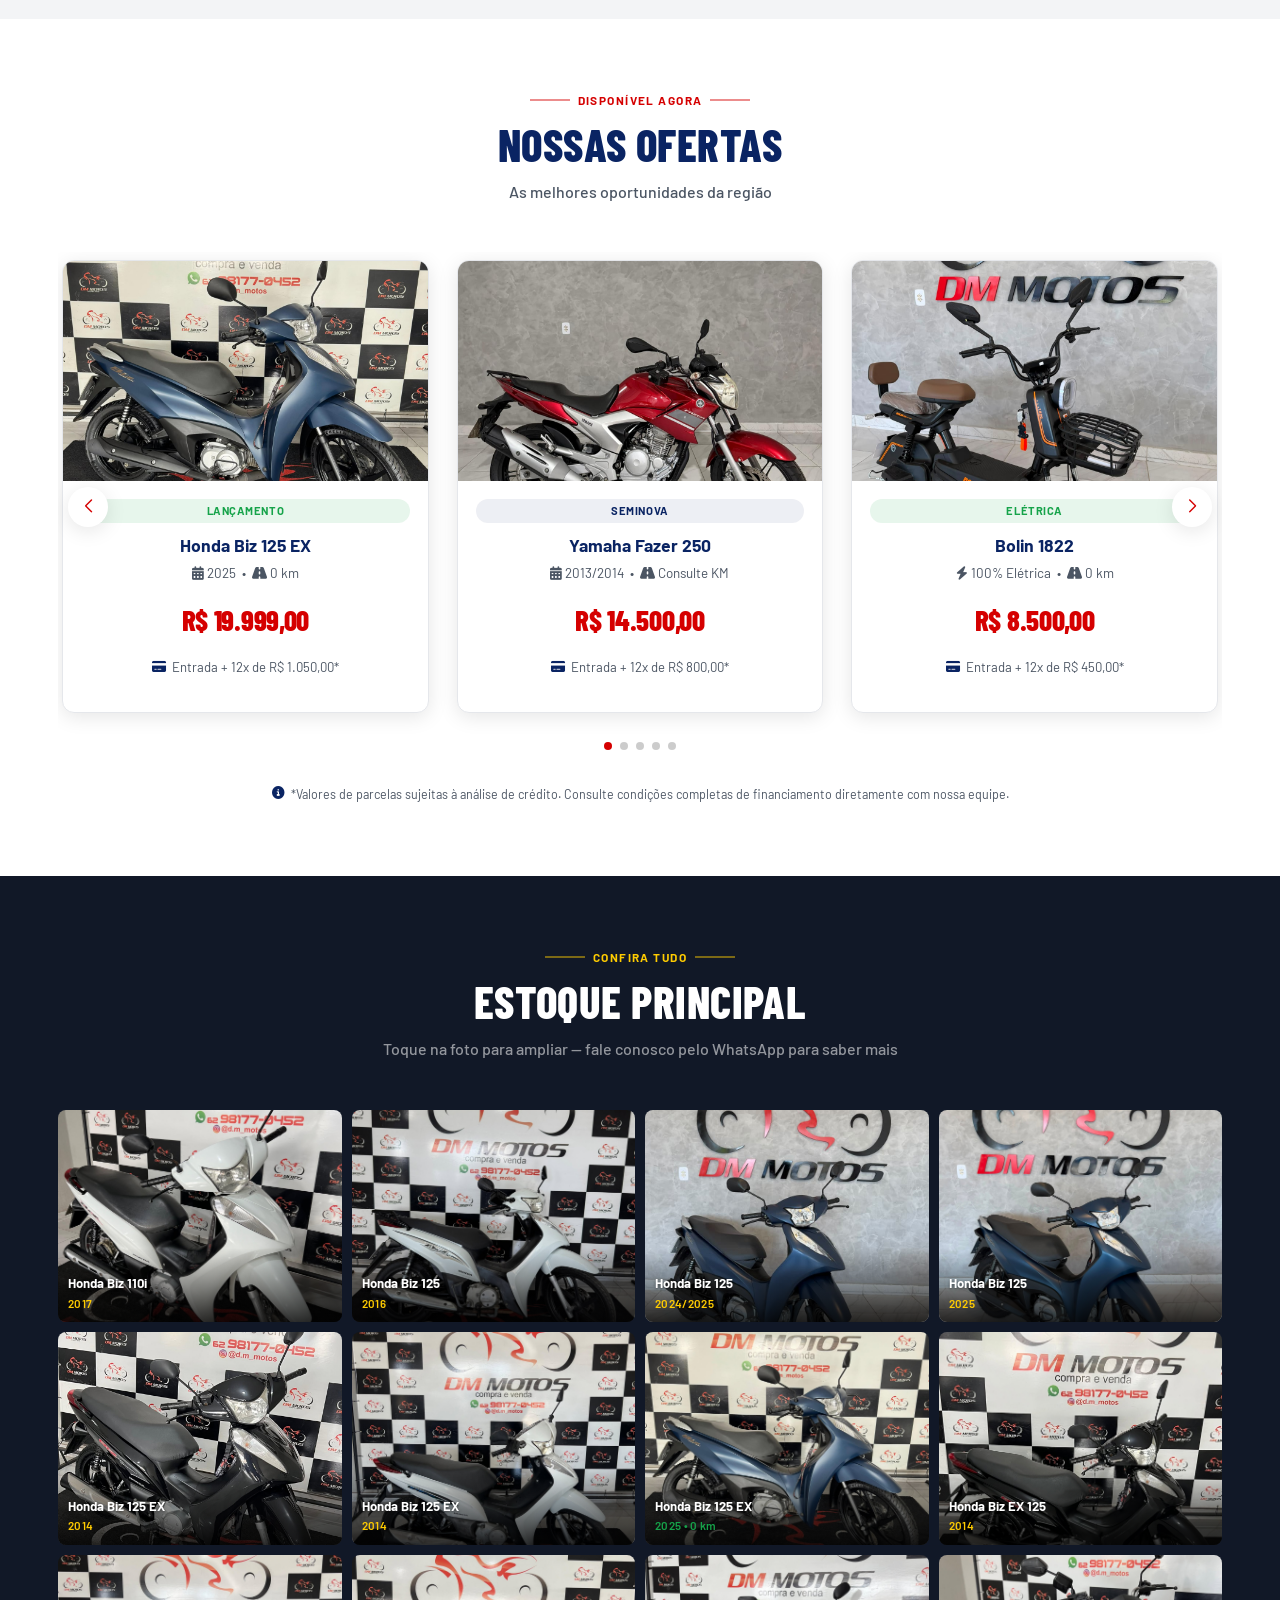
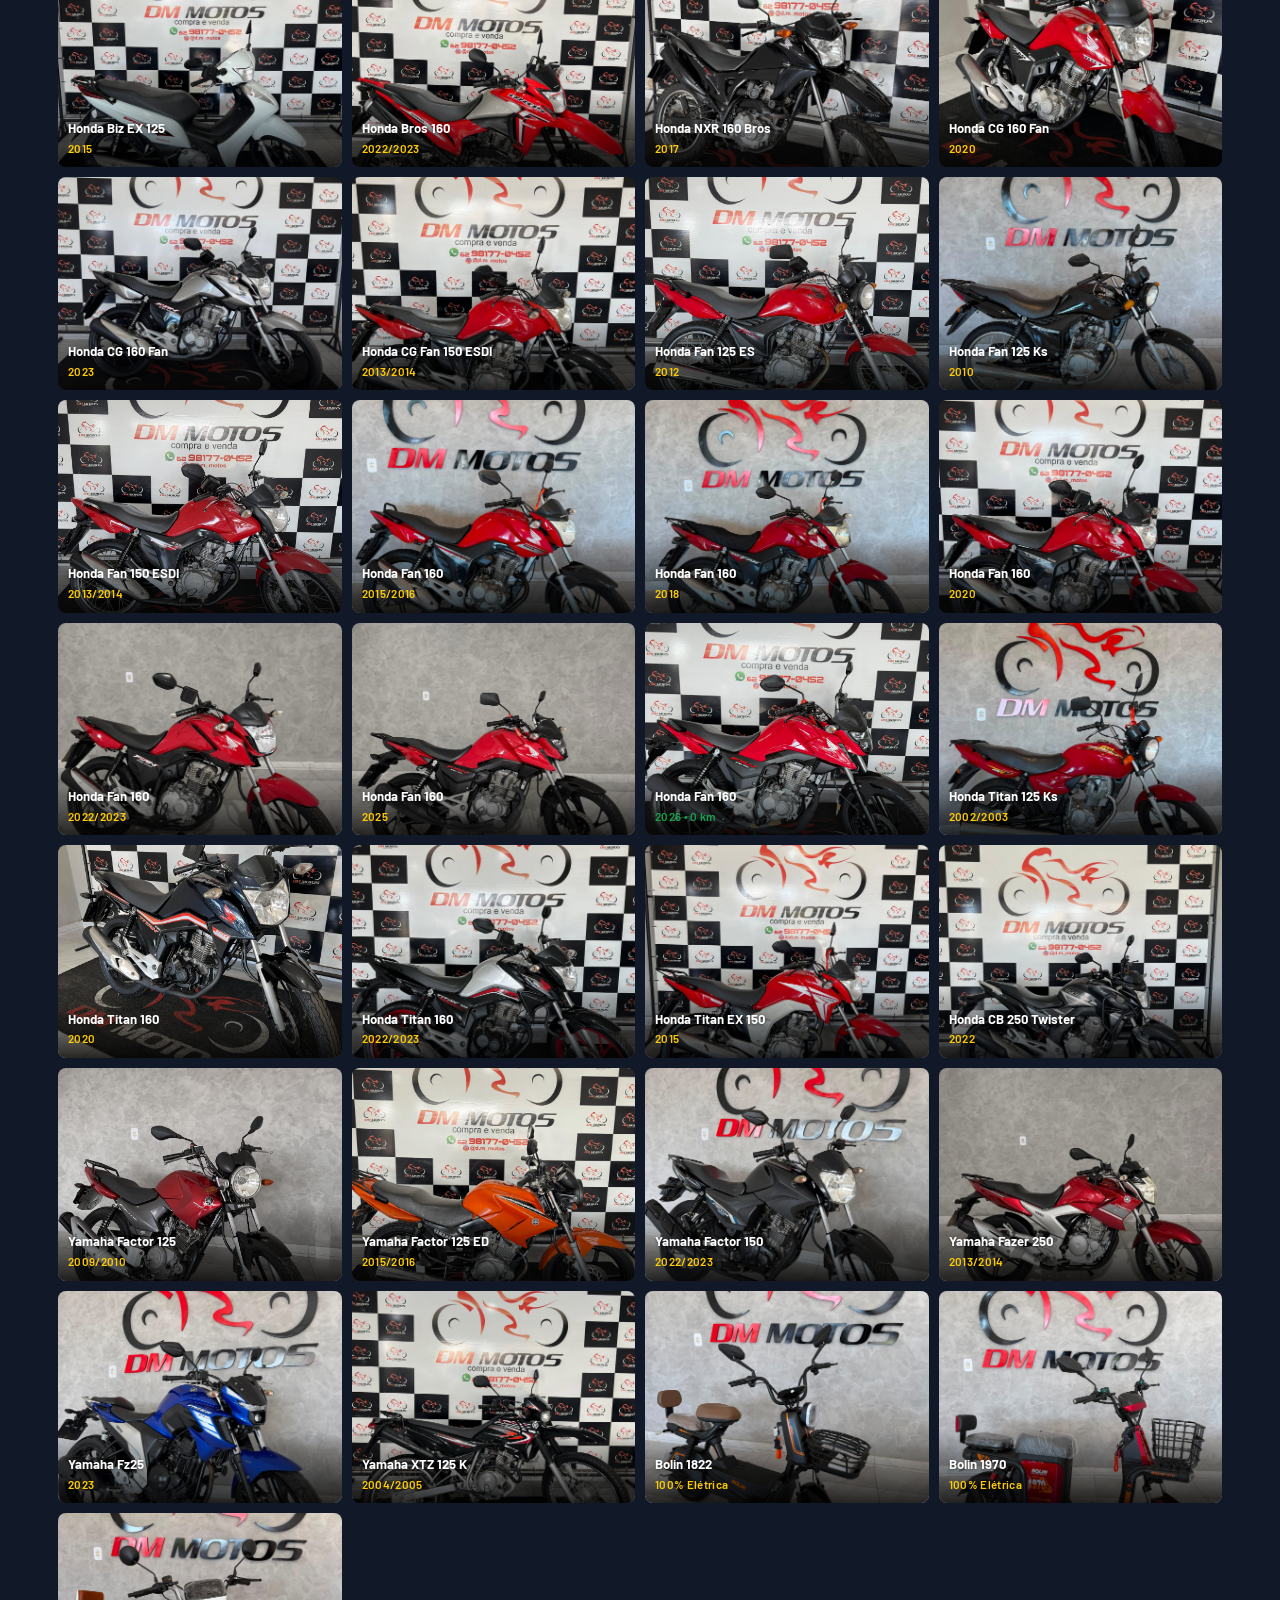
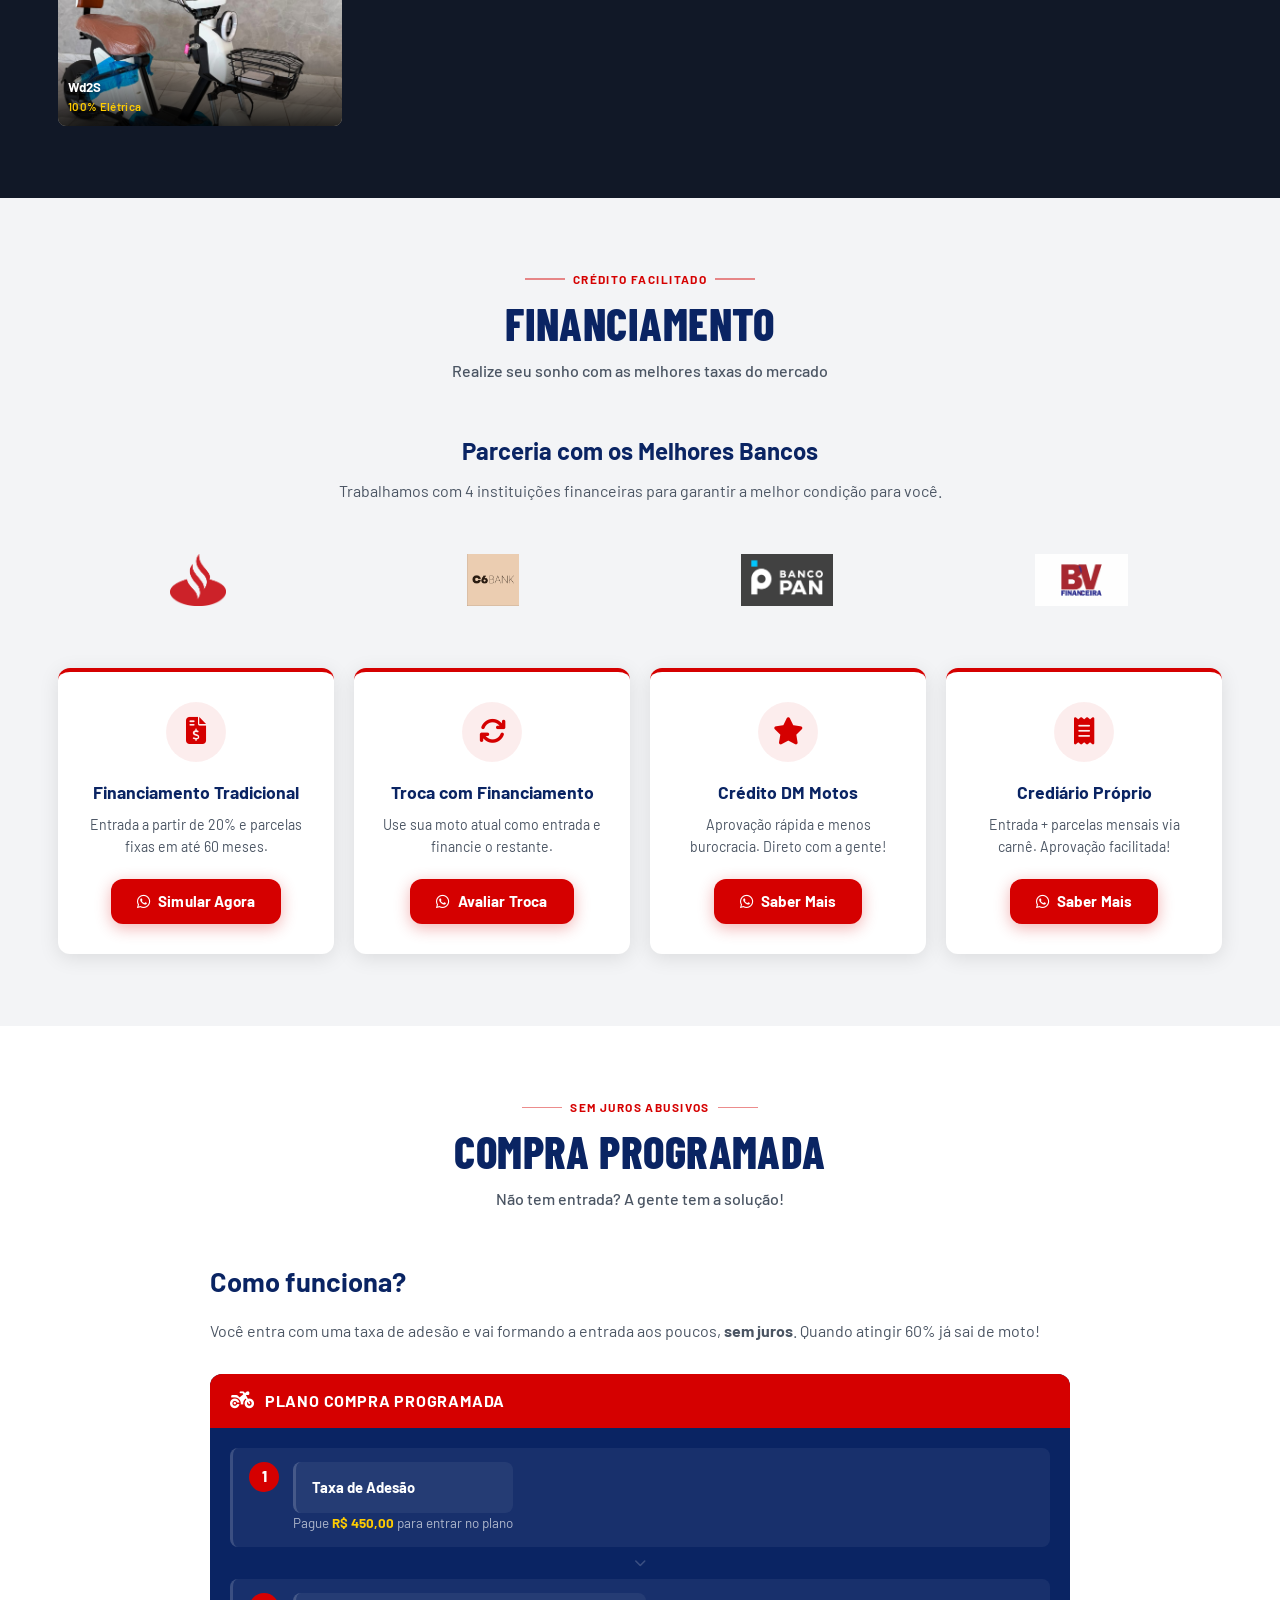
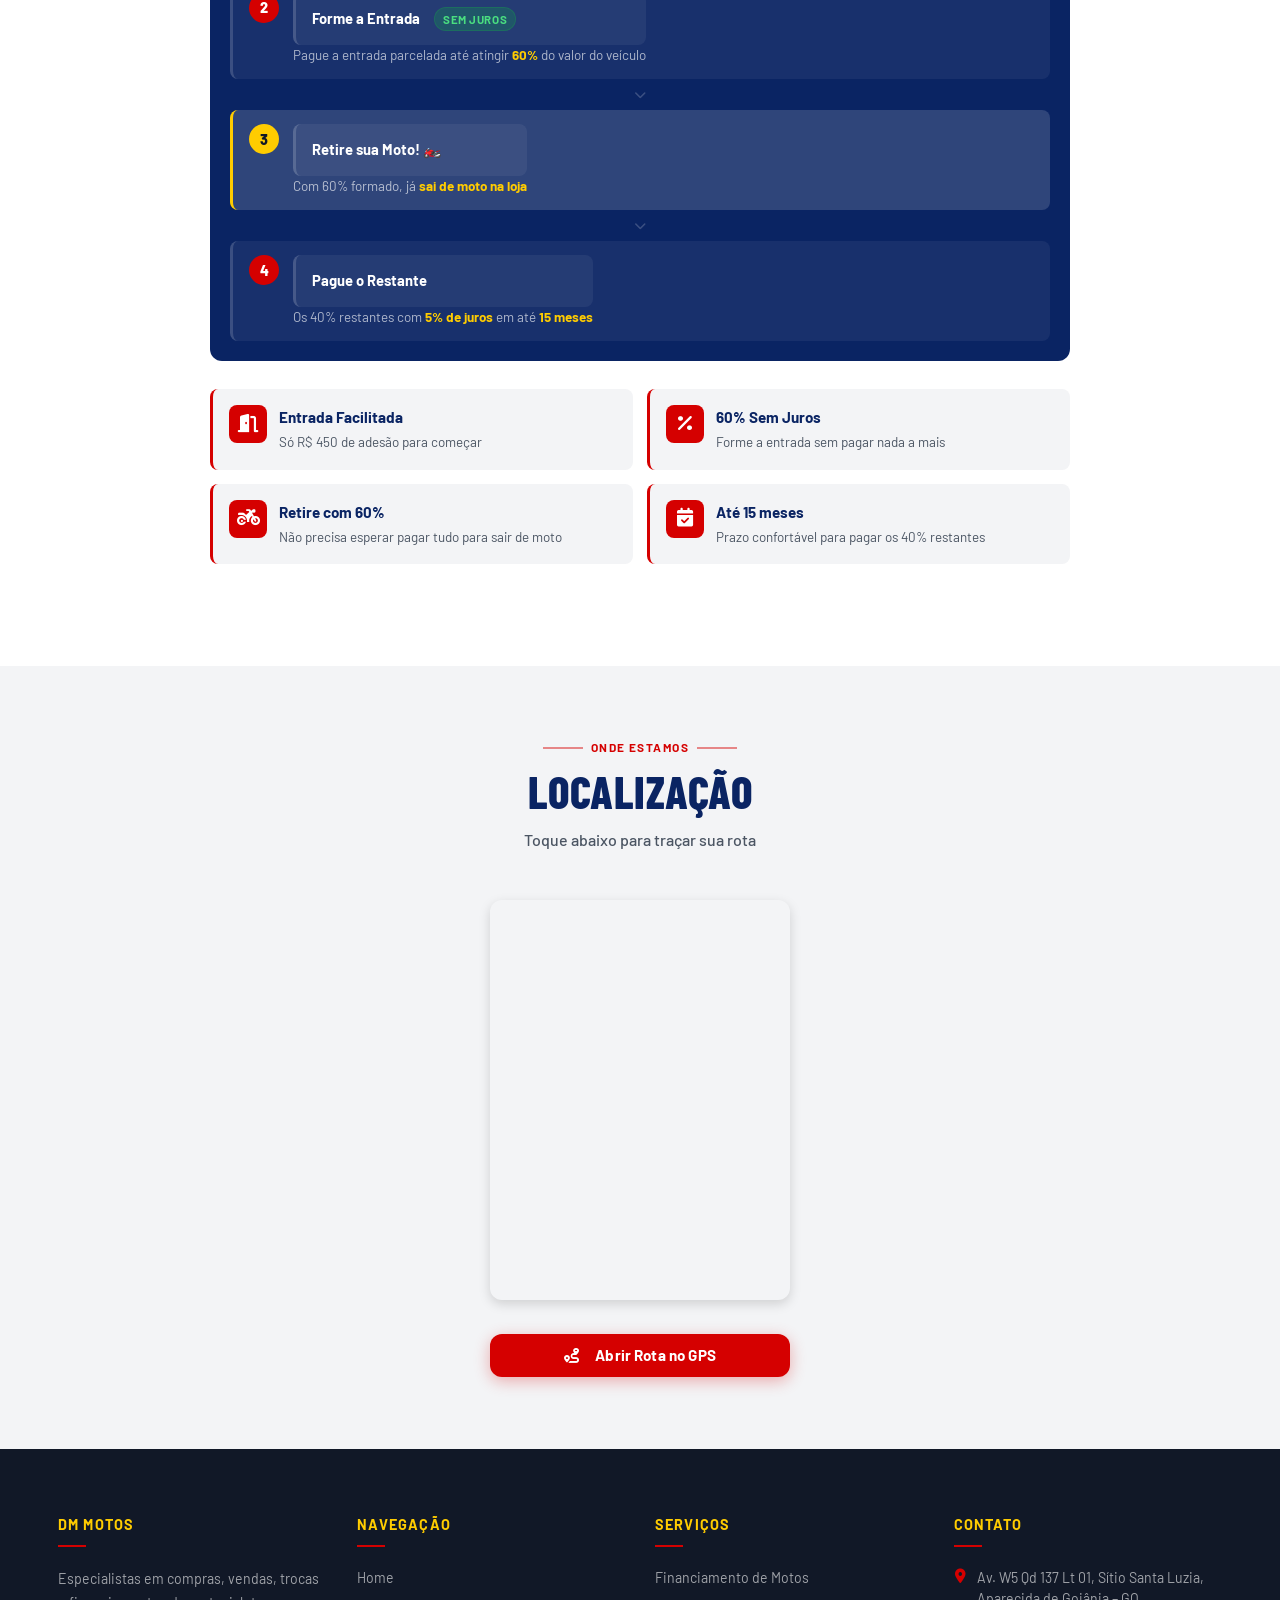
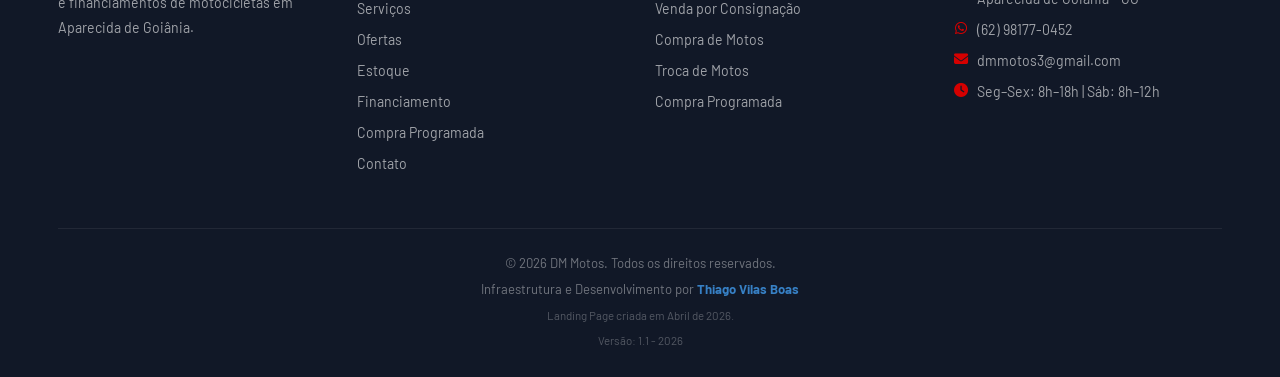
==== commit 2d203f80: "v1.3 — Atualização de estoque + SEO + ajustes visuais" ====
--- a/index.html
+++ b/index.html
@@ -4,16 +4,35 @@
 <head>
     <meta charset="UTF-8">
     <meta name="viewport" content="width=device-width, initial-scale=1.0">
-    <title>DM Motos | Compra, Venda e Financiamento em Aparecida de Goiânia</title>
-    <meta name="description" content="DM Motos — compra, venda, troca e financiamento de motos em Aparecida de Goiânia. Aprovação rápida, financiamento para negativados!">
+    <title>DM Motos | Comprar Motos Seminovas e 0km em Aparecida de Goiânia GO</title>
+    <meta name="description" content="DM Motos — compra, venda, troca e financiamento de motos em Aparecida de Goiânia. Aprovação rápida, financiamento para negativados! Motos seminovas e 0km Honda, Yamaha e elétricas com entrada a partir de R$ 450.">
+
+    <!-- Canonical -->
+    <link rel="canonical" href="https://www.dmmotos.com.br">
 
     <!-- Open Graph — preview bonito no WhatsApp/Instagram/Facebook -->
-    <meta property="og:title" content="DM Motos | Compra, Venda e Financiamento">
-    <meta property="og:description" content="Compra, venda, troca e financiamento de motos em Aparecida de Goiânia. Aprovação rápida, financiamento para negativados!">
+    <meta property="og:title" content="DM Motos | Compra, Venda e Financiamento de Motos em Aparecida de Goiânia">
+    <meta property="og:description" content="Motos seminovas e 0km Honda, Yamaha e elétricas. Financiamento para negativados, entrada a partir de R$ 450. Aprovação rápida em Aparecida de Goiânia.">
     <meta property="og:image" content="https://www.dmmotos.com.br/assets/img/planoDeFundo2.webp">
     <meta property="og:url" content="https://www.dmmotos.com.br">
     <meta property="og:type" content="website">
     <meta property="og:locale" content="pt_BR">
+    <meta property="og:site_name" content="DM Motos">
+
+    <!-- Twitter Card -->
+    <meta name="twitter:card" content="summary_large_image">
+    <meta name="twitter:title" content="DM Motos | Compra, Venda e Financiamento de Motos">
+    <meta name="twitter:description" content="Motos seminovas e 0km Honda, Yamaha e elétricas. Financiamento para negativados em Aparecida de Goiânia.">
+    <meta name="twitter:image" content="https://www.dmmotos.com.br/assets/img/planoDeFundo2.webp">
+
+    <!-- Palavras-chave para SEO local -->
+    <meta name="keywords" content="motos Aparecida de Goiânia, comprar moto Goiânia, financiamento moto negativado, seminovas Goiânia, Honda Yamaha, motos elétricas, DM Motos, consignação motos, troca de moto">
+    <meta name="author" content="DM Motos">
+    <meta name="robots" content="index, follow">
+    <meta name="geo.region" content="BR-GO">
+    <meta name="geo.placename" content="Aparecida de Goiânia">
+    <meta name="geo.position" content="-16.7541493;-49.2226487">
+    <meta name="ICBM" content="-16.7541493, -49.2226487">
 
     <!-- JSON-LD — dados estruturados para o Google -->
     <script type="application/ld+json">
@@ -52,6 +71,30 @@
     }
     </script>
 
+    <!-- JSON-LD — Catálogo de motos para o Google -->
+    <script type="application/ld+json">
+    {
+        "@context": "https://schema.org",
+        "@type": "ItemList",
+        "name": "Estoque de Motos DM Motos",
+        "description": "Motos seminovas e 0km disponíveis em Aparecida de Goiânia",
+        "url": "https://www.dmmotos.com.br/#estoque",
+        "numberOfItems": 37,
+        "itemListElement": [
+            {"@type": "ListItem", "position": 1, "name": "Honda Biz 125 EX 2025 0km", "url": "https://www.dmmotos.com.br/#estoque"},
+            {"@type": "ListItem", "position": 2, "name": "Honda Fan 160 2026 0km", "url": "https://www.dmmotos.com.br/#estoque"},
+            {"@type": "ListItem", "position": 3, "name": "Yamaha Fazer 250 2013/2014", "url": "https://www.dmmotos.com.br/#estoque"},
+            {"@type": "ListItem", "position": 4, "name": "Yamaha Fz25 2023", "url": "https://www.dmmotos.com.br/#estoque"},
+            {"@type": "ListItem", "position": 5, "name": "Honda CB 250 Twister 2022", "url": "https://www.dmmotos.com.br/#estoque"},
+            {"@type": "ListItem", "position": 6, "name": "Yamaha Factor 150 2022/2023", "url": "https://www.dmmotos.com.br/#estoque"},
+            {"@type": "ListItem", "position": 7, "name": "Honda Bros 160 2022/2023", "url": "https://www.dmmotos.com.br/#estoque"},
+            {"@type": "ListItem", "position": 8, "name": "Bolin 1822 100% Elétrica", "url": "https://www.dmmotos.com.br/#estoque"},
+            {"@type": "ListItem", "position": 9, "name": "Bolin 1970 100% Elétrica", "url": "https://www.dmmotos.com.br/#estoque"},
+            {"@type": "ListItem", "position": 10, "name": "Wd2S 100% Elétrica", "url": "https://www.dmmotos.com.br/#estoque"}
+        ]
+    }
+    </script>
+
     <link rel="preconnect" href="https://fonts.googleapis.com">
     <link rel="stylesheet" href="https://cdnjs.cloudflare.com/ajax/libs/font-awesome/6.4.0/css/all.min.css">
     <link rel="stylesheet" href="https://cdn.jsdelivr.net/npm/swiper@11/swiper-bundle.min.css" />
@@ -113,7 +156,7 @@
             </span>
 
             <div class="hero-buttons">
-                <a href="https://wa.me/5562981770452?text=Ol%C3%A1!+Vi+seu+WhatsApp+no+site+da+DM+Motos,+gostaria+de+mais+informa%C3%A7%C3%B5es" target="_blank" class="btn btn-primary">
+                <a href="https://wa.me/5562981770452?text=Ol%C3%A1!+Vi+seu+WhatsApp+no+site+da+DM+Motos,+gostaria+de+mais+informa%C3%A7%C3%B5es" target="_blank" class="btn btn-whatsapp">
                     <i class="fab fa-whatsapp"></i>
                     MENSAGENS VIA WHATSAPP
                 </a>
@@ -205,22 +248,9 @@
                             <div class="moto-info">
                                 <span class="moto-badge" style="background:rgba(22,163,74,0.1);color:#16a34a;">Lançamento</span>
                                 <h3>Honda Biz 125 EX</h3>
-                                <p class="ano-km"><i class="fas fa-calendar-alt"></i> 2025 &nbsp;•&nbsp; <i class="fas fa-road"></i></p>
+                                <p class="ano-km"><i class="fas fa-calendar-alt"></i> 2025 &nbsp;•&nbsp; <i class="fas fa-road"></i> 0 km</p>
                                 <p class="preco">R$ 19.999,00</p>
                                 <p class="parcela-info"><i class="fas fa-credit-card"></i> Entrada + 12x de R$ 1.050,00*</p>
-                            </div>
-                        </div>
-                    </div>
-
-                    <div class="swiper-slide">
-                        <div class="moto-card">
-                            <img src="assets/img/motoscarrocel/YamahaFactor125-2015-2016.jpeg" alt="Yamaha Factor 125 ED">
-                            <div class="moto-info">
-                                <span class="moto-badge">Seminova</span>
-                                <h3>Yamaha Factor 125 ED</h3>
-                                <p class="ano-km"><i class="fas fa-calendar-alt"></i> 2015/2016 &nbsp;•&nbsp; <i class="fas fa-road"></i> Consulte KM</p>
-                                <p class="preco">R$ 10.900,00</p>
-                                <p class="parcela-info"><i class="fas fa-credit-card"></i> Entrada + 12x de R$ 600,00*</p>
                             </div>
                         </div>
                     </div>
@@ -240,13 +270,39 @@
 
                     <div class="swiper-slide">
                         <div class="moto-card">
-                            <img src="assets/img/motoscarrocel/Honda/Twister/HONDA CB 250 TWISTER 2022-2022 preta.jpeg" alt="Honda CB 250 Twister 2022">
+                            <img src="assets/img/motoscarrocel/eletricas/Bolin 1822 100_ Elétrica preta.jpeg" alt="Bolin 1822 100% Elétrica">
                             <div class="moto-info">
-                                <span class="moto-badge">Seminova</span>
-                                <h3>Honda CB 250 Twister</h3>
-                                <p class="ano-km"><i class="fas fa-calendar-alt"></i> 2022 &nbsp;•&nbsp; <i class="fas fa-road"></i> Consulte KM</p>
-                                <p class="preco">R$ 21.999,00</p>
-                                <p class="parcela-info"><i class="fas fa-credit-card"></i> Entrada + 12x de R$ 1.200,00*</p>
+                                <span class="moto-badge" style="background:rgba(22,163,74,0.1);color:#16a34a;">Elétrica</span>
+                                <h3>Bolin 1822</h3>
+                                <p class="ano-km"><i class="fas fa-bolt"></i> 100% Elétrica &nbsp;•&nbsp; <i class="fas fa-road"></i> 0 km</p>
+                                <p class="preco">R$ 8.500,00</p>
+                                <p class="parcela-info"><i class="fas fa-credit-card"></i> Entrada + 12x de R$ 450,00*</p>
+                            </div>
+                        </div>
+                    </div>
+
+                    <div class="swiper-slide">
+                        <div class="moto-card">
+                            <img src="assets/img/motoscarrocel/eletricas/Bolin 1970 100_ elétrica vermelha .jpeg" alt="Bolin 1970 100% Elétrica">
+                            <div class="moto-info">
+                                <span class="moto-badge" style="background:rgba(22,163,74,0.1);color:#16a34a;">Elétrica</span>
+                                <h3>Bolin 1970</h3>
+                                <p class="ano-km"><i class="fas fa-bolt"></i> 100% Elétrica &nbsp;•&nbsp; <i class="fas fa-road"></i> 0 km</p>
+                                <p class="preco">R$ 10.000,00</p>
+                                <p class="parcela-info"><i class="fas fa-credit-card"></i> Entrada + 12x de R$ 530,00*</p>
+                            </div>
+                        </div>
+                    </div>
+
+                    <div class="swiper-slide">
+                        <div class="moto-card">
+                            <img src="assets/img/motoscarrocel/eletricas/Wd2S 100_ Elétrica branca.jpeg" alt="Wd2S 100% Elétrica">
+                            <div class="moto-info">
+                                <span class="moto-badge" style="background:rgba(22,163,74,0.1);color:#16a34a;">Elétrica</span>
+                                <h3>Wd2S</h3>
+                                <p class="ano-km"><i class="fas fa-bolt"></i> 100% Elétrica &nbsp;•&nbsp; <i class="fas fa-road"></i> 0 km</p>
+                                <p class="preco">R$ 9.250,00</p>
+                                <p class="parcela-info"><i class="fas fa-credit-card"></i> Entrada + 12x de R$ 490,00*</p>
                             </div>
                         </div>
                     </div>
@@ -295,6 +351,22 @@
                     </div>
                 </div>
 
+                <div class="galeria-item" onclick="abrirLightbox(this)">
+                    <img src="assets/img/motoscarrocel/Honda/Biz/Honda Biz 125 2024-2025 AzulEscuro.jpeg" alt="Honda Biz 125 2024/2025 Azul" loading="lazy">
+                    <div class="galeria-info">
+                        <span class="galeria-nome">Honda Biz 125</span>
+                        <span class="galeria-ano">2024/2025</span>
+                    </div>
+                </div>
+
+                <div class="galeria-item" onclick="abrirLightbox(this)">
+                    <img src="assets/img/motoscarrocel/Honda/Biz/HONDA BIZ 125 2025-2025 azulEscura.jpeg" alt="Honda Biz 125 2025 Azul" loading="lazy">
+                    <div class="galeria-info">
+                        <span class="galeria-nome">Honda Biz 125</span>
+                        <span class="galeria-ano">2025</span>
+                    </div>
+                </div>
+
 <div class="galeria-item" onclick="abrirLightbox(this)">
                     <img src="assets/img/motoscarrocel/biz125ex2014.jpeg" alt="Honda Biz 125 EX 2014" loading="lazy">
                     <div class="galeria-info">
@@ -315,7 +387,7 @@
                     <img src="assets/img/motoscarrocel/biz125ex2025.jpeg" alt="Honda Biz 125 EX 2025 Azul" loading="lazy">
                     <div class="galeria-info">
                         <span class="galeria-nome">Honda Biz 125 EX</span>
-                        <span class="galeria-ano" style="color:#16a34a;">2025</span>
+                        <span class="galeria-ano" style="color:#16a34a;">2025 • 0 km</span>
                     </div>
                 </div>
 
@@ -383,6 +455,14 @@
                     </div>
                 </div>
 
+                <div class="galeria-item" onclick="abrirLightbox(this)">
+                    <img src="assets/img/motoscarrocel/Honda/Fan/Honda Fan 125 Ks 2010-2010 preta.jpeg" alt="Honda Fan 125 Ks 2010 Preta" loading="lazy">
+                    <div class="galeria-info">
+                        <span class="galeria-nome">Honda Fan 125 Ks</span>
+                        <span class="galeria-ano">2010</span>
+                    </div>
+                </div>
+
 <div class="galeria-item" onclick="abrirLightbox(this)">
                     <img src="assets/img/motoscarrocel/Honda Fan 150 Esdi 2013-2014.jpeg" alt="Honda Fan 150 ESDI 2013/2014 Vermelha" loading="lazy">
                     <div class="galeria-info">
@@ -391,6 +471,22 @@
                     </div>
                 </div>
 
+                <div class="galeria-item" onclick="abrirLightbox(this)">
+                    <img src="assets/img/motoscarrocel/Honda/Fan/Honda Fan 160 2015-2016 vermelha.jpeg" alt="Honda Fan 160 2015/2016 Vermelha" loading="lazy">
+                    <div class="galeria-info">
+                        <span class="galeria-nome">Honda Fan 160</span>
+                        <span class="galeria-ano">2015/2016</span>
+                    </div>
+                </div>
+
+                <div class="galeria-item" onclick="abrirLightbox(this)">
+                    <img src="assets/img/motoscarrocel/Honda/Fan/Honda Fan 160 2018-2018 vermelha.jpeg" alt="Honda Fan 160 2018 Vermelha" loading="lazy">
+                    <div class="galeria-info">
+                        <span class="galeria-nome">Honda Fan 160</span>
+                        <span class="galeria-ano">2018</span>
+                    </div>
+                </div>
+
 <div class="galeria-item" onclick="abrirLightbox(this)">
                     <img src="assets/img/motoscarrocel/Honda Fan 160  2020-2020 vermelha.jpeg" alt="Honda Fan 160 2020 Vermelha" loading="lazy">
                     <div class="galeria-info">
@@ -420,6 +516,14 @@
                     <div class="galeria-info">
                         <span class="galeria-nome">Honda Fan 160</span>
                         <span class="galeria-ano" style="color:#16a34a;">2026 • 0 km</span>
+                    </div>
+                </div>
+
+                <div class="galeria-item" onclick="abrirLightbox(this)">
+                    <img src="assets/img/motoscarrocel/Honda/Titan/Honda Titan 125 Ks 2002-2003 vermelha.jpeg" alt="Honda Titan 125 Ks 2002/2003 Vermelha" loading="lazy">
+                    <div class="galeria-info">
+                        <span class="galeria-nome">Honda Titan 125 Ks</span>
+                        <span class="galeria-ano">2002/2003</span>
                     </div>
                 </div>
 
@@ -475,6 +579,14 @@
                     </div>
                 </div>
 
+                <div class="galeria-item" onclick="abrirLightbox(this)">
+                    <img src="assets/img/motoscarrocel/Yamaha/Factor/Yamaha Factor 150 2022-2023 preta.jpeg" alt="Yamaha Factor 150 2022/2023 Preta" loading="lazy">
+                    <div class="galeria-info">
+                        <span class="galeria-nome">Yamaha Factor 150</span>
+                        <span class="galeria-ano">2022/2023</span>
+                    </div>
+                </div>
+
 <div class="galeria-item" onclick="abrirLightbox(this)">
                     <img src="assets/img/motoscarrocel/Yamaha/Fazer/Yamaha Fazer 250 2013-2014 vermelha.jpeg" alt="Yamaha Fazer 250 2013/2014 Vermelha" loading="lazy">
                     <div class="galeria-info">
@@ -483,6 +595,14 @@
                     </div>
                 </div>
 
+                <div class="galeria-item" onclick="abrirLightbox(this)">
+                    <img src="assets/img/motoscarrocel/Yamaha/Fazer/Yamaha Fz25 2023-2023 azul.jpeg" alt="Yamaha Fz25 2023 Azul" loading="lazy">
+                    <div class="galeria-info">
+                        <span class="galeria-nome">Yamaha Fz25</span>
+                        <span class="galeria-ano">2023</span>
+                    </div>
+                </div>
+
 <div class="galeria-item" onclick="abrirLightbox(this)">
                     <img src="assets/img/motoscarrocel/Yamaha/XTZ/YAMAHA XTZ 125 K 2004-2005 preta.jpeg" alt="Yamaha XTZ 125 K 2004/2005 Preta" loading="lazy">
                     <div class="galeria-info">
@@ -490,15 +610,43 @@
                         <span class="galeria-ano">2004/2005</span>
                     </div>
                 </div>
-            
-
-          <!----  <div class="galeria-cta">
+
+                <!-- =============================================
+                     MOTOS ELÉTRICAS
+                     ============================================= -->
+
+                <div class="galeria-item" onclick="abrirLightbox(this)">
+                    <img src="assets/img/motoscarrocel/eletricas/Bolin 1822 100_ Elétrica preta.jpeg" alt="Bolin 1822 100% Elétrica Preta" loading="lazy">
+                    <div class="galeria-info">
+                        <span class="galeria-nome">Bolin 1822</span>
+                        <span class="galeria-ano">100% Elétrica</span>
+                    </div>
+                </div>
+
+                <div class="galeria-item" onclick="abrirLightbox(this)">
+                    <img src="assets/img/motoscarrocel/eletricas/Bolin 1970 100_ elétrica vermelha .jpeg" alt="Bolin 1970 100% Elétrica Vermelha" loading="lazy">
+                    <div class="galeria-info">
+                        <span class="galeria-nome">Bolin 1970</span>
+                        <span class="galeria-ano">100% Elétrica</span>
+                    </div>
+                </div>
+
+                <div class="galeria-item" onclick="abrirLightbox(this)">
+                    <img src="assets/img/motoscarrocel/eletricas/Wd2S 100_ Elétrica branca.jpeg" alt="Wd2S 100% Elétrica Branca" loading="lazy">
+                    <div class="galeria-info">
+                        <span class="galeria-nome">Wd2S</span>
+                        <span class="galeria-ano">100% Elétrica</span>
+                    </div>
+                </div>
+</div>
+
+            <div class="galeria-cta" style="display:none;">
                 <p>Gostou de alguma? Fale agora com a gente!</p>
                 <a href="https://wa.me/5562981770452?text=Quero+ver+o+estoque+completo+da+DM+Motos" target="_blank" class="btn btn-whatsapp btn-lg">
                     <i class="fab fa-whatsapp"></i> Ver Estoque pelo WhatsApp
                 </a>
-            </div> -->
-        </div>
+            </div>
+
     </section>
 
     <!-- LIGHTBOX -->
@@ -813,7 +961,7 @@
         <a href="https://wa.me/5562981770452?text=Ol%C3%A1!+Vi+seu+WhatsApp+no+site+da+DM+Motos,+gostaria+de+mais+informa%C3%A7%C3%B5es" target="_blank" class="social-icon whatsapp" aria-label="WhatsApp">
             <i class="fab fa-whatsapp"></i>
         </a>
-        <a href="https://www.instagram.com/dmmotosgo/" target="_blank" class="social-icon instagram" aria-label="Instagram">
+        <a href="https://www.instagram.com/dmmotos18/" target="_blank" class="social-icon instagram" aria-label="Instagram">
             <i class="fab fa-instagram"></i>
         </a>
     </div>
@@ -903,10 +1051,8 @@
 
             document.getElementById('lightbox-caption').innerHTML =
                 '<strong>' + (nome || img.alt) + '</strong>' +
-                (ano ? '<span>' + ano + '</span>' : '') +
-                '<br>' +
                 '<a href="https://wa.me/5562981770452?text=' + waText + '" target="_blank" onclick="event.stopPropagation()">' +
-                '<i class="fab fa-whatsapp"></i> Olá! Vi seu WhatsApp no site da DM Motos, gostaria de saber mais sobre a' +
+                '<i class="fab fa-whatsapp"></i> Clique aqui para falar sobre esta moto no WhatsApp' +
                 '</a>';
 
             document.getElementById('lightbox').classList.add('ativo');
--- a/assets/css/style.css
+++ b/assets/css/style.css
@@ -498,19 +498,19 @@
 }
 
 .banco-item {
-    background: white;
+    background: transparent;
     height: 80px;
     display: flex;
     align-items: center;
     justify-content: center;
     padding: 12px;
     border-radius: var(--radius-sm);
-    box-shadow: var(--shadow);
-    transition: transform 0.2s, box-shadow 0.2s;
-    border: 1px solid #e5e7eb;
-}
-
-.banco-item:hover { transform: translateY(-3px); box-shadow: var(--shadow-lg); }
+    box-shadow: none;
+    transition: transform 0.2s;
+    border: none;
+}
+
+.banco-item:hover { transform: translateY(-3px); box-shadow: none; }
 
 .banco-img { max-width: 100%; max-height: 52px; object-fit: contain; }
 
@@ -1064,19 +1064,26 @@
 .lightbox-caption a {
     display: inline-flex;
     align-items: center;
-    gap: 6px;
-    margin-top: 10px;
+    gap: 8px;
+    margin-top: 14px;
     background: var(--whatsapp);
     color: white;
     text-decoration: none;
-    padding: 9px 20px;
+    padding: 14px 28px;
     border-radius: 100px;
-    font-size: 0.9rem;
+    font-size: 1rem;
     font-weight: 700;
-    transition: background 0.2s;
-}
-
-.lightbox-caption a:hover { background: #1fba5a; }
+    box-shadow: 0 4px 14px rgba(37,211,102,0.4);
+    transition: all 0.22s;
+}
+
+.lightbox-caption a:hover {
+    background: #1fba5a;
+    transform: translateY(-2px);
+    box-shadow: 0 6px 20px rgba(37,211,102,0.5);
+}
+
+.lightbox-caption a i { font-size: 1.15rem; }
 
 /* =============================================
    AVISO CONDIÇÕES / PARCELA INFO
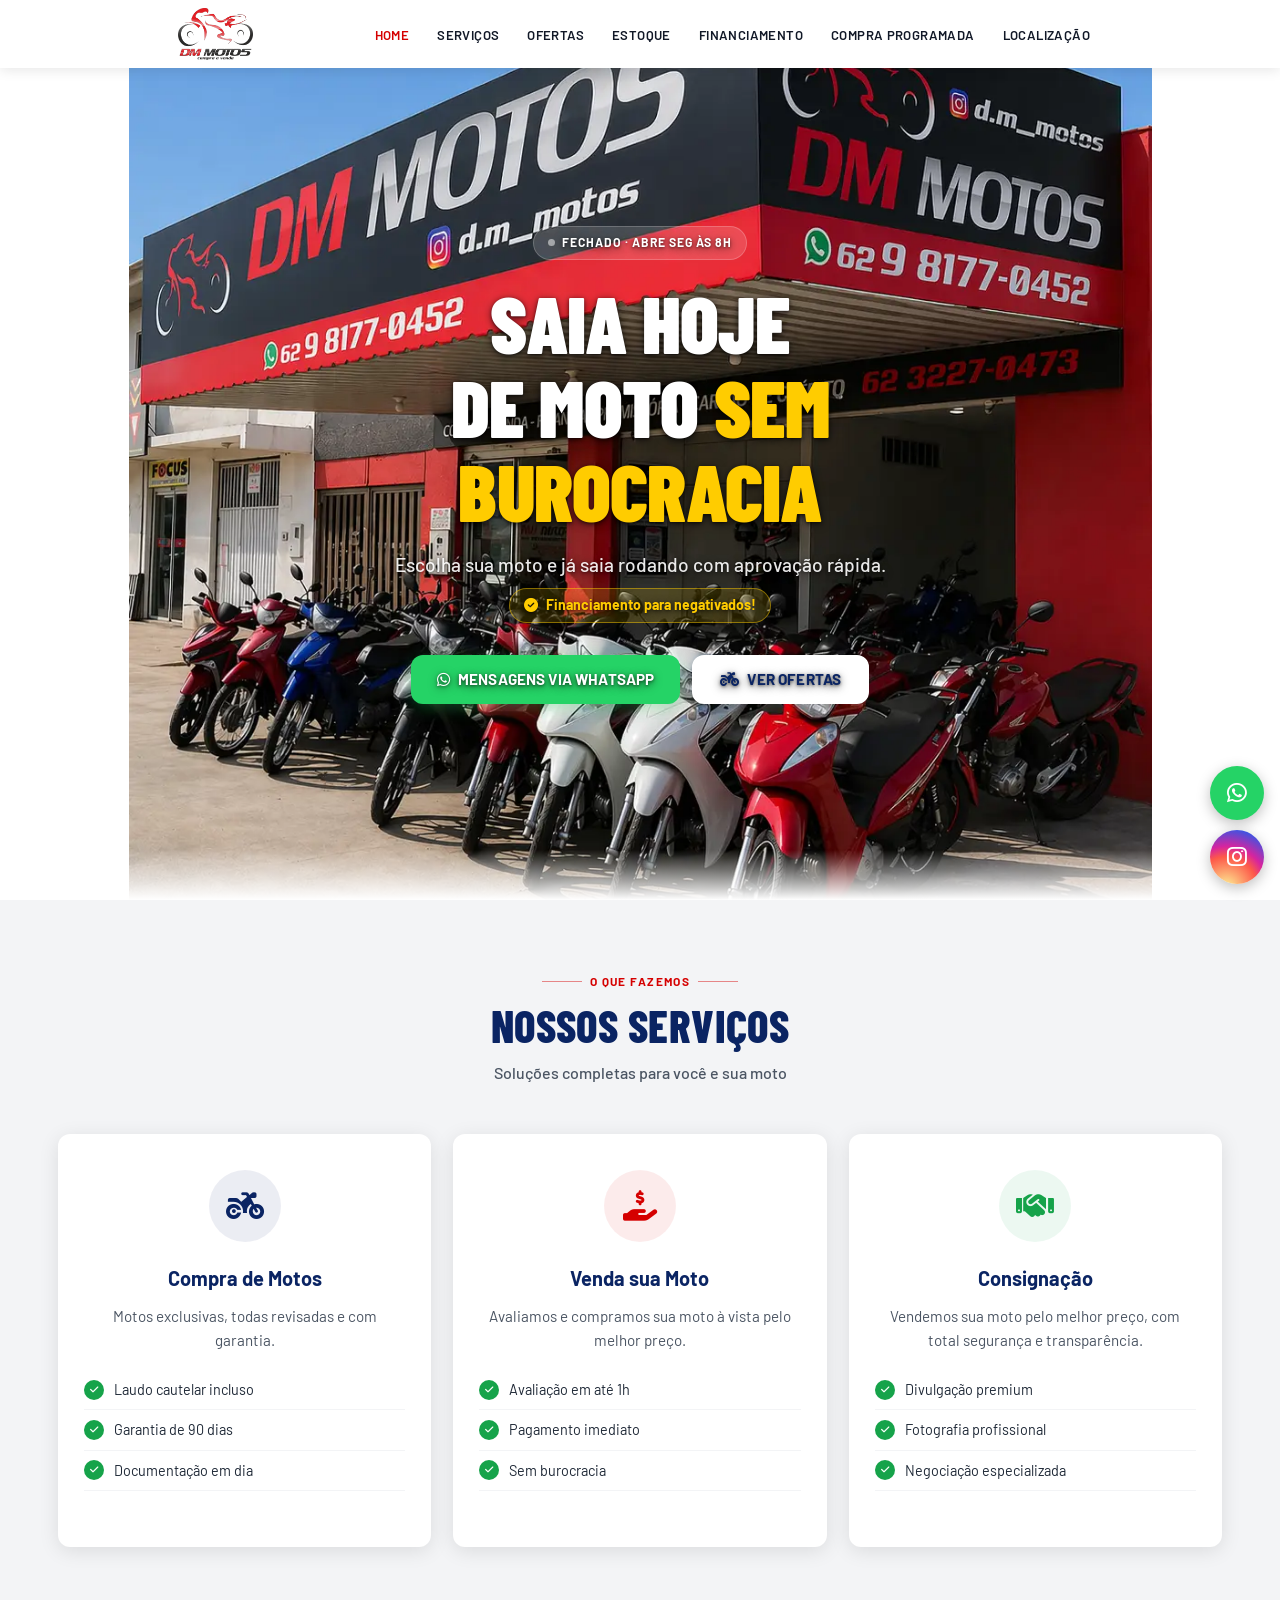
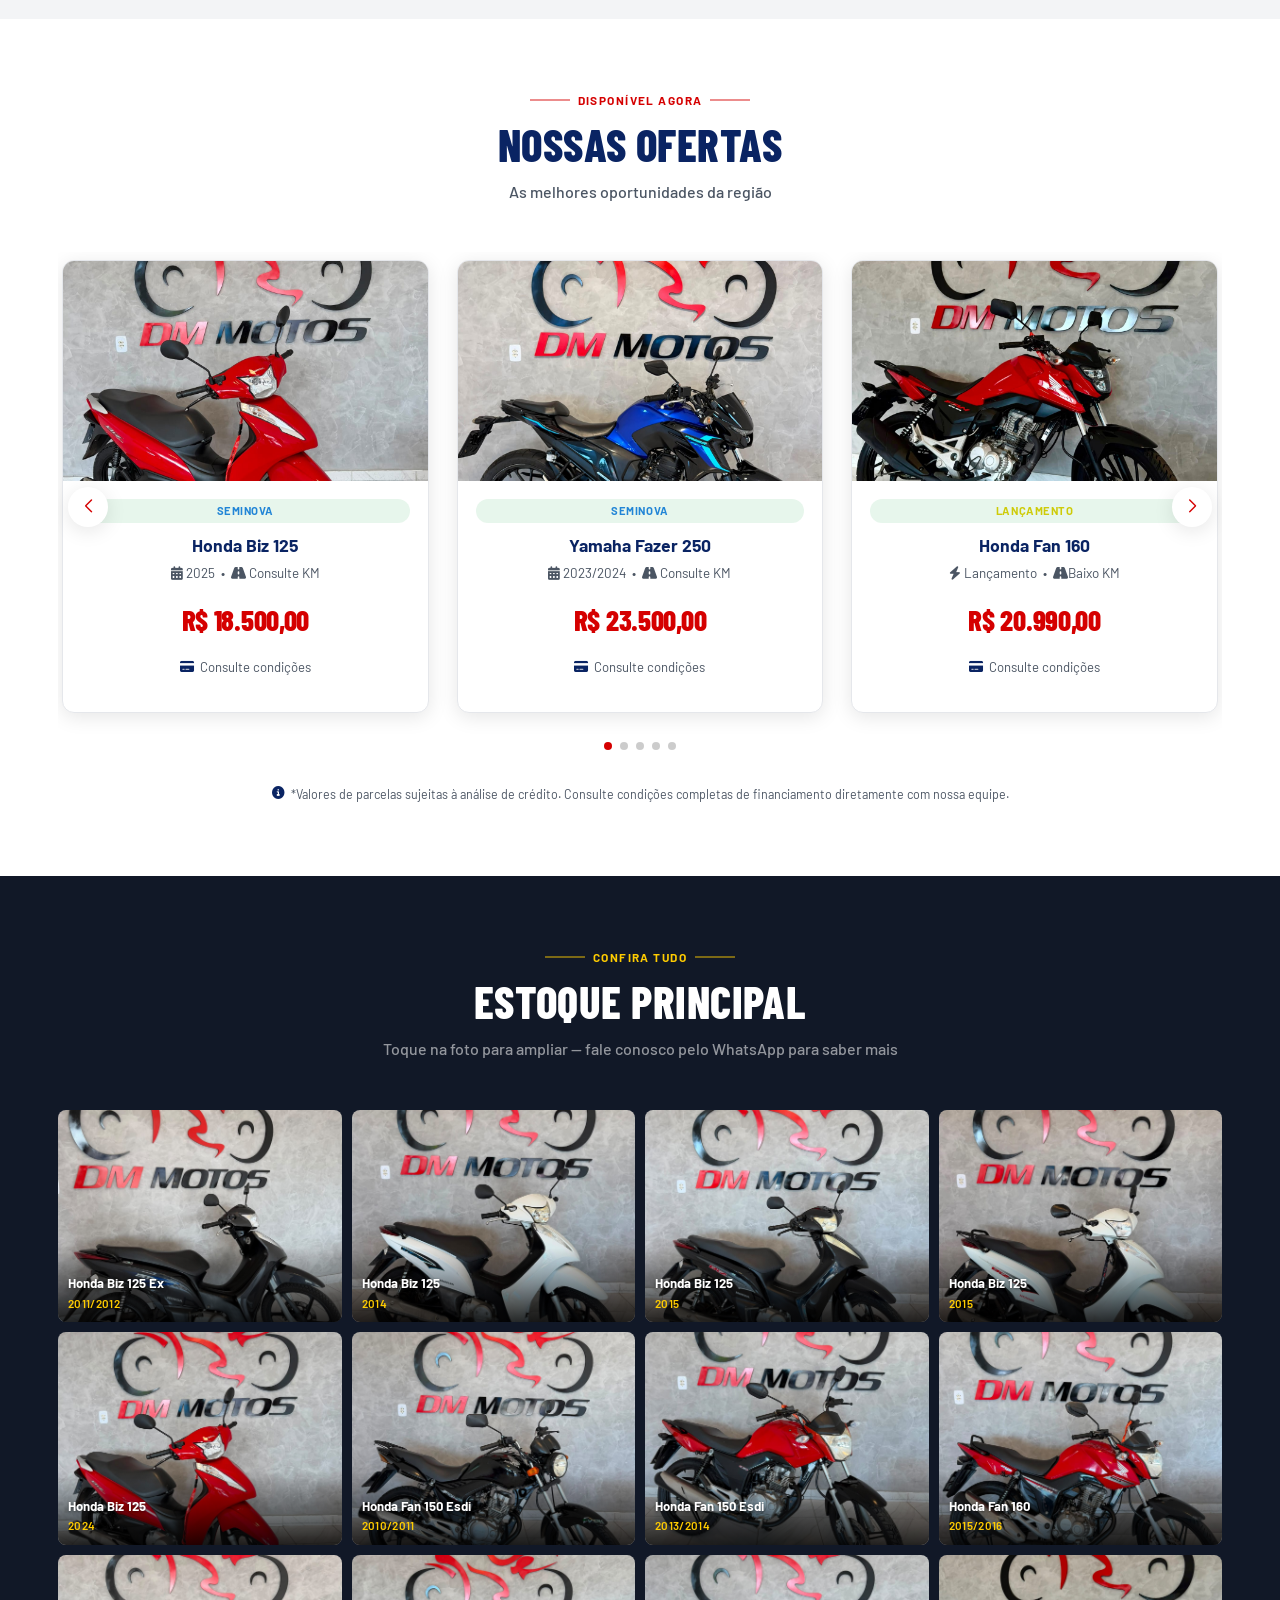
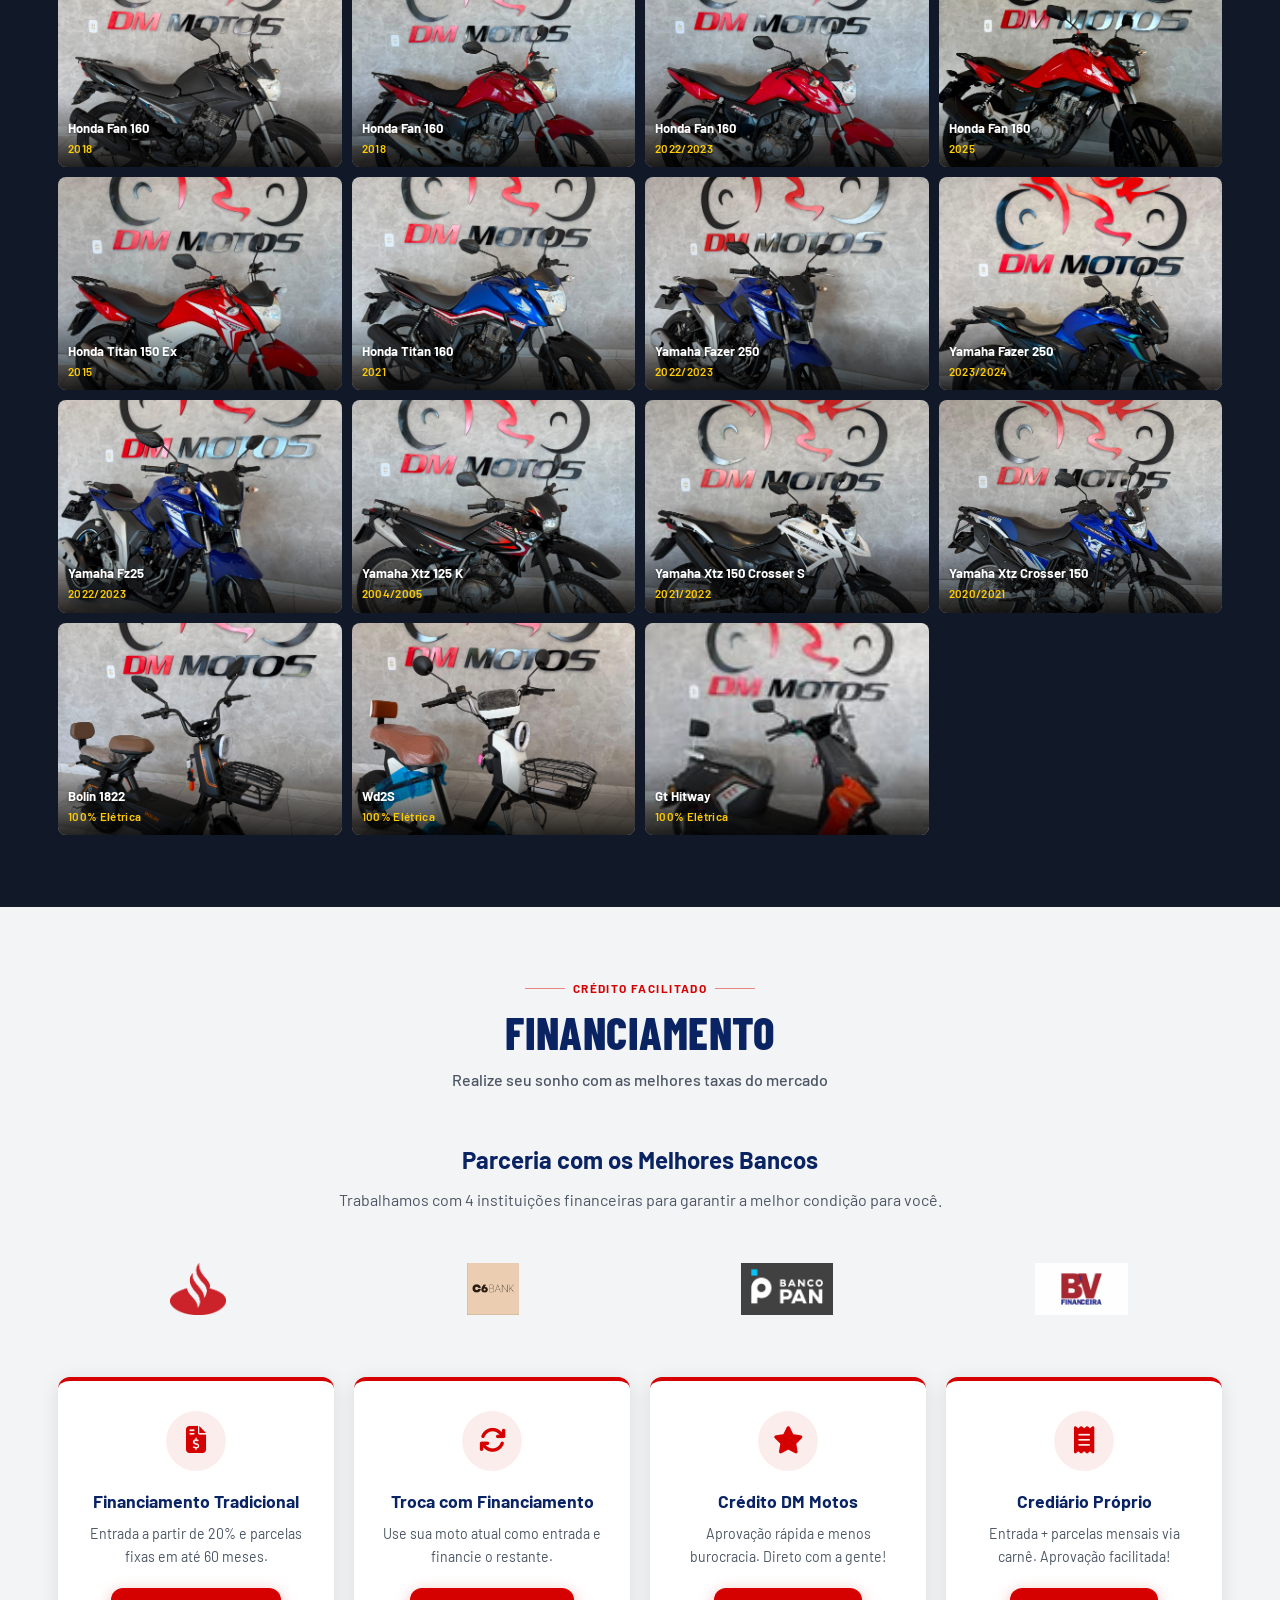
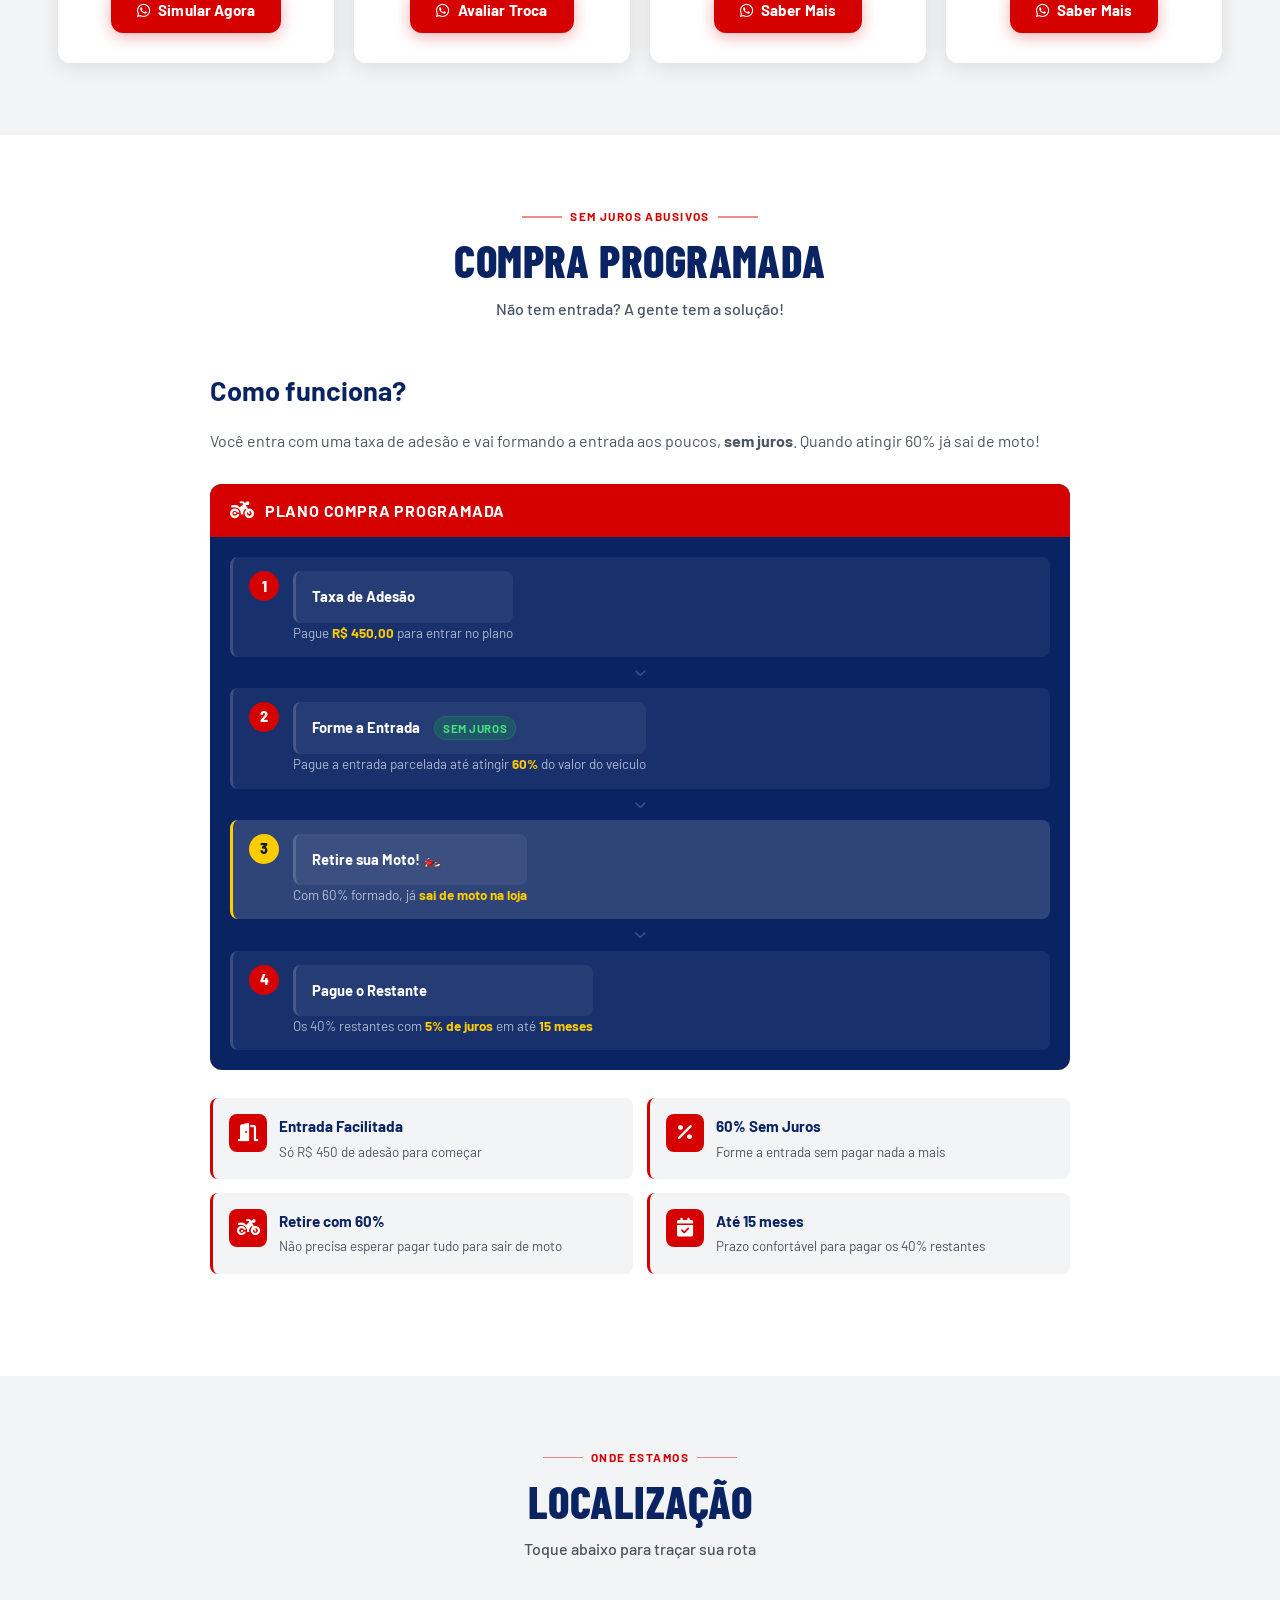
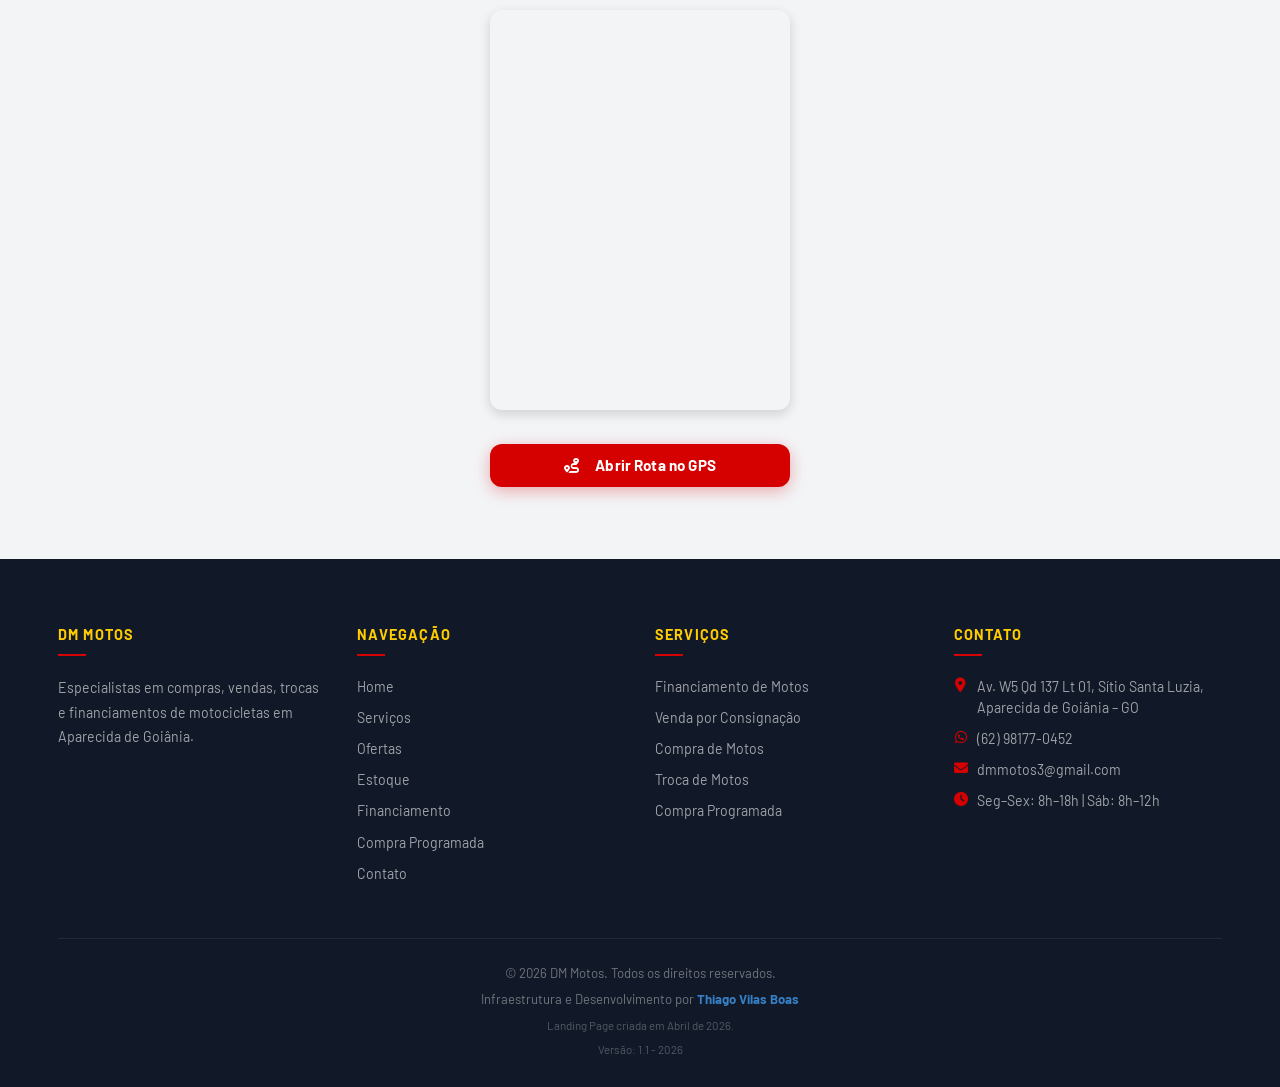
==== commit 87923e03: "Atualização Catalogo de Motos" ====
--- a/index.html
+++ b/index.html
@@ -244,65 +244,65 @@
                 <div class="swiper-wrapper">
 <div class="swiper-slide">
                         <div class="moto-card">
-                            <img src="assets/img/motoscarrocel/biz125ex2025.jpeg" alt="Honda Biz 125 EX 2025">
+                            <img src="assets/img/motoscarrocel/Honda/Biz/Honda Biz 125 vermelha 2024-2024.jpeg" alt="Honda Biz 125  2024">
                             <div class="moto-info">
-                                <span class="moto-badge" style="background:rgba(22,163,74,0.1);color:#16a34a;">Lançamento</span>
-                                <h3>Honda Biz 125 EX</h3>
-                                <p class="ano-km"><i class="fas fa-calendar-alt"></i> 2025 &nbsp;•&nbsp; <i class="fas fa-road"></i> 0 km</p>
-                                <p class="preco">R$ 19.999,00</p>
-                                <p class="parcela-info"><i class="fas fa-credit-card"></i> Entrada + 12x de R$ 1.050,00*</p>
+                                <span class="moto-badge" style="background:rgba(22,163,74,0.1);color:#2285d6;">SEMINOVA</span>
+                                <h3>Honda Biz 125</h3>
+                                <p class="ano-km"><i class="fas fa-calendar-alt"></i> 2025 &nbsp;•&nbsp; <i class="fas fa-road"></i> Consulte KM</p>
+                                <p class="preco">R$ 18.500,00</p>
+                                <p class="parcela-info"><i class="fas fa-credit-card"></i> Consulte condições</p>
                             </div>
                         </div>
                     </div>
 
                     <div class="swiper-slide">
                         <div class="moto-card">
-                            <img src="assets/img/motoscarrocel/Yamaha/Fazer/Yamaha Fazer 250 2013-2014 vermelha.jpeg" alt="Yamaha Fazer 250 2013/2014">
+                            <img src="assets/img/motoscarrocel/Yamaha/Fazer/Yamaha Fazer 250 2023-2024.jpeg" alt="Yamaha Fazer 250 2023/2024">
                             <div class="moto-info">
-                                <span class="moto-badge">Seminova</span>
+                                <span class="moto-badge" style="background:rgba(22,163,74,0.1);color:#2285d6;">SEMINOVA</span>
                                 <h3>Yamaha Fazer 250</h3>
-                                <p class="ano-km"><i class="fas fa-calendar-alt"></i> 2013/2014 &nbsp;•&nbsp; <i class="fas fa-road"></i> Consulte KM</p>
-                                <p class="preco">R$ 14.500,00</p>
-                                <p class="parcela-info"><i class="fas fa-credit-card"></i> Entrada + 12x de R$ 800,00*</p>
+                                <p class="ano-km"><i class="fas fa-calendar-alt"></i> 2023/2024 &nbsp;•&nbsp; <i class="fas fa-road"></i> Consulte KM</p>
+                                <p class="preco">R$ 23.500,00</p>
+                                <p class="parcela-info"><i class="fas fa-credit-card"></i> Consulte condições</p>
                             </div>
                         </div>
                     </div>
 
                     <div class="swiper-slide">
                         <div class="moto-card">
-                            <img src="assets/img/motoscarrocel/eletricas/Bolin 1822 100_ Elétrica preta.jpeg" alt="Bolin 1822 100% Elétrica">
+                            <img src="assets/img/motoscarrocel/Honda/Fan/Honda Fan 160 vermelha 2025-2025.jpeg" alt="Honda Fan 160 vermelha 2025-2025">
+                            <div class="moto-info">
+                                <span class="moto-badge" style="background:rgba(22,163,74,0.1);color:#cecb09;">LANÇAMENTO</span>
+                                <h3>Honda Fan 160</h3>
+                                <p class="ano-km"><i class="fas fa-bolt"></i> Lançamento &nbsp;•&nbsp; <i class="fas fa-road"></i>Baixo KM</p>
+                                <p class="preco">R$ 20.990,00</p>
+                                <p class="parcela-info"><i class="fas fa-credit-card"></i> Consulte condições</p>
+                            </div>
+                        </div>
+                    </div>
+
+                    <div class="swiper-slide">
+                        <div class="moto-card">
+                            <img src="assets/img/motoscarrocel/eletricas/bolin-1822-eletrica.jpeg" alt="Bolin 1970 100% Elétrica">
                             <div class="moto-info">
                                 <span class="moto-badge" style="background:rgba(22,163,74,0.1);color:#16a34a;">Elétrica</span>
-                                <h3>Bolin 1822</h3>
+                                <h3>Bolin 1982</h3>
                                 <p class="ano-km"><i class="fas fa-bolt"></i> 100% Elétrica &nbsp;•&nbsp; <i class="fas fa-road"></i> 0 km</p>
-                                <p class="preco">R$ 8.500,00</p>
-                                <p class="parcela-info"><i class="fas fa-credit-card"></i> Entrada + 12x de R$ 450,00*</p>
+                                <p class="preco">R$ 10.000,00</p>
+                                <p class="parcela-info"><i class="fas fa-credit-card"></i> Consulte condições</p>
                             </div>
                         </div>
                     </div>
 
                     <div class="swiper-slide">
                         <div class="moto-card">
-                            <img src="assets/img/motoscarrocel/eletricas/Bolin 1970 100_ elétrica vermelha .jpeg" alt="Bolin 1970 100% Elétrica">
-                            <div class="moto-info">
-                                <span class="moto-badge" style="background:rgba(22,163,74,0.1);color:#16a34a;">Elétrica</span>
-                                <h3>Bolin 1970</h3>
-                                <p class="ano-km"><i class="fas fa-bolt"></i> 100% Elétrica &nbsp;•&nbsp; <i class="fas fa-road"></i> 0 km</p>
-                                <p class="preco">R$ 10.000,00</p>
-                                <p class="parcela-info"><i class="fas fa-credit-card"></i> Entrada + 12x de R$ 530,00*</p>
-                            </div>
-                        </div>
-                    </div>
-
-                    <div class="swiper-slide">
-                        <div class="moto-card">
-                            <img src="assets/img/motoscarrocel/eletricas/Wd2S 100_ Elétrica branca.jpeg" alt="Wd2S 100% Elétrica">
+                            <img src="assets/img/motoscarrocel/eletricas/wd2s-eletrica.jpeg" alt="Wd2S 100% Elétrica">
                             <div class="moto-info">
                                 <span class="moto-badge" style="background:rgba(22,163,74,0.1);color:#16a34a;">Elétrica</span>
                                 <h3>Wd2S</h3>
                                 <p class="ano-km"><i class="fas fa-bolt"></i> 100% Elétrica &nbsp;•&nbsp; <i class="fas fa-road"></i> 0 km</p>
                                 <p class="preco">R$ 9.250,00</p>
-                                <p class="parcela-info"><i class="fas fa-credit-card"></i> Entrada + 12x de R$ 490,00*</p>
+                                <p class="parcela-info"><i class="fas fa-credit-card"></i> Consulte condições</p>
                             </div>
                         </div>
                     </div>
@@ -335,309 +335,198 @@
                      HONDA
                      ============================================= -->
 
-<div class="galeria-item" onclick="abrirLightbox(this)">
-                    <img src="assets/img/motoscarrocel/biz110l 2017.jpeg" alt="Honda Biz 110i 2017" loading="lazy">
-                    <div class="galeria-info">
-                        <span class="galeria-nome">Honda Biz 110i</span>
-                        <span class="galeria-ano">2017</span>
-                    </div>
-                </div>
-
-<div class="galeria-item" onclick="abrirLightbox(this)">
-                    <img src="assets/img/motoscarrocel/biz125-branca-2016-2016.jpeg" alt="Honda Biz 125 2016" loading="lazy">
-                    <div class="galeria-info">
-                        <span class="galeria-nome">Honda Biz 125</span>
-                        <span class="galeria-ano">2016</span>
-                    </div>
-                </div>
-
-                <div class="galeria-item" onclick="abrirLightbox(this)">
-                    <img src="assets/img/motoscarrocel/Honda/Biz/Honda Biz 125 2024-2025 AzulEscuro.jpeg" alt="Honda Biz 125 2024/2025 Azul" loading="lazy">
-                    <div class="galeria-info">
-                        <span class="galeria-nome">Honda Biz 125</span>
-                        <span class="galeria-ano">2024/2025</span>
-                    </div>
-                </div>
-
-                <div class="galeria-item" onclick="abrirLightbox(this)">
-                    <img src="assets/img/motoscarrocel/Honda/Biz/HONDA BIZ 125 2025-2025 azulEscura.jpeg" alt="Honda Biz 125 2025 Azul" loading="lazy">
-                    <div class="galeria-info">
-                        <span class="galeria-nome">Honda Biz 125</span>
-                        <span class="galeria-ano">2025</span>
-                    </div>
-                </div>
-
-<div class="galeria-item" onclick="abrirLightbox(this)">
-                    <img src="assets/img/motoscarrocel/biz125ex2014.jpeg" alt="Honda Biz 125 EX 2014" loading="lazy">
-                    <div class="galeria-info">
-                        <span class="galeria-nome">Honda Biz 125 EX</span>
-                        <span class="galeria-ano">2014</span>
-                    </div>
-                </div>
-
-<div class="galeria-item" onclick="abrirLightbox(this)">
-                    <img src="assets/img/motoscarrocel/biz125ex-branca-2014.jpeg" alt="Honda Biz 125 EX Branca 2014" loading="lazy">
-                    <div class="galeria-info">
-                        <span class="galeria-nome">Honda Biz 125 EX</span>
-                        <span class="galeria-ano">2014</span>
-                    </div>
-                </div>
-
-<div class="galeria-item" onclick="abrirLightbox(this)">
-                    <img src="assets/img/motoscarrocel/biz125ex2025.jpeg" alt="Honda Biz 125 EX 2025 Azul" loading="lazy">
-                    <div class="galeria-info">
-                        <span class="galeria-nome">Honda Biz 125 EX</span>
-                        <span class="galeria-ano" style="color:#16a34a;">2025 • 0 km</span>
-                    </div>
-                </div>
-
-<div class="galeria-item" onclick="abrirLightbox(this)">
-                    <img src="assets/img/motoscarrocel/Honda/Biz/HONDA BIZ 125 EX 2014-2014 preta.jpeg" alt="Honda Biz EX 125 2014 Branca" loading="lazy">
-                    <div class="galeria-info">
-                        <span class="galeria-nome">Honda Biz EX 125</span>
-                        <span class="galeria-ano">2014</span>
-                    </div>
-                </div>
-
-<div class="galeria-item" onclick="abrirLightbox(this)">
-                    <img src="assets/img/motoscarrocel/Honda/Biz/HONDA BIZ 125 EX 2015-2015 branca.jpeg" alt="Honda Biz EX 125 2015 Branca" loading="lazy">
-                    <div class="galeria-info">
-                        <span class="galeria-nome">Honda Biz EX 125</span>
-                        <span class="galeria-ano">2015</span>
-                    </div>
-                </div>
-
-<div class="galeria-item" onclick="abrirLightbox(this)">
-                    <img src="assets/img/motoscarrocel/Honda/Bros/Honda Bros 160 2022-2023 vermelha.jpeg" alt="Honda Bros 160 2022/2023 Vermelha/Preta" loading="lazy">
-                    <div class="galeria-info">
-                        <span class="galeria-nome">Honda Bros 160</span>
-                        <span class="galeria-ano">2022/2023</span>
-                    </div>
-                </div>
-
-<div class="galeria-item" onclick="abrirLightbox(this)">
-                    <img src="assets/img/motoscarrocel/bros1602017.jpeg" alt="Honda NXR 160 Bros 2017" loading="lazy">
-                    <div class="galeria-info">
-                        <span class="galeria-nome">Honda NXR 160 Bros</span>
-                        <span class="galeria-ano">2017</span>
-                    </div>
-                </div>
-
-<div class="galeria-item" onclick="abrirLightbox(this)">
-                    <img src="assets/img/motoscarrocel/cg160fan2020.jpeg" alt="Honda CG 160 Fan 2020" loading="lazy">
-                    <div class="galeria-info">
-                        <span class="galeria-nome">Honda CG 160 Fan</span>
-                        <span class="galeria-ano">2020</span>
-                    </div>
-                </div>
-
-<div class="galeria-item" onclick="abrirLightbox(this)">
-                    <img src="assets/img/motoscarrocel/Honda/Fan/HONDA CG 160 FAN 2023-2023 prata.jpeg" alt="Honda CG 160 Fan 2023 Prata" loading="lazy">
-                    <div class="galeria-info">
-                        <span class="galeria-nome">Honda CG 160 Fan</span>
-                        <span class="galeria-ano">2023</span>
-                    </div>
-                </div>
-
-<div class="galeria-item" onclick="abrirLightbox(this)">
-                    <img src="assets/img/motoscarrocel/fan150esdi2014.jpeg" alt="Honda CG Fan 150 ESDI 2013" loading="lazy">
-                    <div class="galeria-info">
-                        <span class="galeria-nome">Honda CG Fan 150 ESDI</span>
-                        <span class="galeria-ano">2013/2014</span>
-                    </div>
-                </div>
-
-<div class="galeria-item" onclick="abrirLightbox(this)">
-                    <img src="assets/img/motoscarrocel/fan125-2012-vermelha.jpeg" alt="Honda Fan 125 ES 2012" loading="lazy">
-                    <div class="galeria-info">
-                        <span class="galeria-nome">Honda Fan 125 ES</span>
-                        <span class="galeria-ano">2012</span>
-                    </div>
-                </div>
-
-                <div class="galeria-item" onclick="abrirLightbox(this)">
-                    <img src="assets/img/motoscarrocel/Honda/Fan/Honda Fan 125 Ks 2010-2010 preta.jpeg" alt="Honda Fan 125 Ks 2010 Preta" loading="lazy">
-                    <div class="galeria-info">
-                        <span class="galeria-nome">Honda Fan 125 Ks</span>
-                        <span class="galeria-ano">2010</span>
-                    </div>
-                </div>
-
-<div class="galeria-item" onclick="abrirLightbox(this)">
-                    <img src="assets/img/motoscarrocel/Honda Fan 150 Esdi 2013-2014.jpeg" alt="Honda Fan 150 ESDI 2013/2014 Vermelha" loading="lazy">
-                    <div class="galeria-info">
-                        <span class="galeria-nome">Honda Fan 150 ESDI</span>
-                        <span class="galeria-ano">2013/2014</span>
-                    </div>
-                </div>
-
-                <div class="galeria-item" onclick="abrirLightbox(this)">
-                    <img src="assets/img/motoscarrocel/Honda/Fan/Honda Fan 160 2015-2016 vermelha.jpeg" alt="Honda Fan 160 2015/2016 Vermelha" loading="lazy">
-                    <div class="galeria-info">
-                        <span class="galeria-nome">Honda Fan 160</span>
-                        <span class="galeria-ano">2015/2016</span>
-                    </div>
-                </div>
-
-                <div class="galeria-item" onclick="abrirLightbox(this)">
-                    <img src="assets/img/motoscarrocel/Honda/Fan/Honda Fan 160 2018-2018 vermelha.jpeg" alt="Honda Fan 160 2018 Vermelha" loading="lazy">
-                    <div class="galeria-info">
-                        <span class="galeria-nome">Honda Fan 160</span>
-                        <span class="galeria-ano">2018</span>
-                    </div>
-                </div>
-
-<div class="galeria-item" onclick="abrirLightbox(this)">
-                    <img src="assets/img/motoscarrocel/Honda Fan 160  2020-2020 vermelha.jpeg" alt="Honda Fan 160 2020 Vermelha" loading="lazy">
-                    <div class="galeria-info">
-                        <span class="galeria-nome">Honda Fan 160</span>
-                        <span class="galeria-ano">2020</span>
-                    </div>
-                </div>
-
-<div class="galeria-item" onclick="abrirLightbox(this)">
-                    <img src="assets/img/motoscarrocel/Honda/Fan/Honda Fan 160 2022-2023.jpeg" alt="Honda Fan 160 2022/2023 Vermelha" loading="lazy">
-                    <div class="galeria-info">
-                        <span class="galeria-nome">Honda Fan 160</span>
-                        <span class="galeria-ano">2022/2023</span>
-                    </div>
-                </div>
-
-<div class="galeria-item" onclick="abrirLightbox(this)">
-                    <img src="assets/img/motoscarrocel/Honda/Fan/Honda Fan 160 2025-2025.jpeg" alt="Honda Fan 160 2025 Vermelha" loading="lazy">
-                    <div class="galeria-info">
-                        <span class="galeria-nome">Honda Fan 160</span>
-                        <span class="galeria-ano">2025</span>
-                    </div>
-                </div>
-
-<div class="galeria-item" onclick="abrirLightbox(this)">
-                    <img src="assets/img/motoscarrocel/HondaFan1602026-2026 0Km.jpeg" alt="Honda Fan 160 0km 2026" loading="lazy">
-                    <div class="galeria-info">
-                        <span class="galeria-nome">Honda Fan 160</span>
-                        <span class="galeria-ano" style="color:#16a34a;">2026 • 0 km</span>
-                    </div>
-                </div>
-
-                <div class="galeria-item" onclick="abrirLightbox(this)">
-                    <img src="assets/img/motoscarrocel/Honda/Titan/Honda Titan 125 Ks 2002-2003 vermelha.jpeg" alt="Honda Titan 125 Ks 2002/2003 Vermelha" loading="lazy">
-                    <div class="galeria-info">
-                        <span class="galeria-nome">Honda Titan 125 Ks</span>
-                        <span class="galeria-ano">2002/2003</span>
-                    </div>
-                </div>
-
-<div class="galeria-item" onclick="abrirLightbox(this)">
-                    <img src="assets/img/motoscarrocel/HondaTitan160-2020-2020.jpeg" alt="Honda Titan 160 2020" loading="lazy">
-                    <div class="galeria-info">
-                        <span class="galeria-nome">Honda Titan 160</span>
-                        <span class="galeria-ano">2020</span>
-                    </div>
-                </div>
-
-<div class="galeria-item" onclick="abrirLightbox(this)">
-                    <img src="assets/img/motoscarrocel/Honda/Titan/HONDA TITAN 160 2022-2023 prata e preta.jpeg" alt="Honda Titan 160 2022/2023 Vermelha" loading="lazy">
-                    <div class="galeria-info">
-                        <span class="galeria-nome">Honda Titan 160</span>
-                        <span class="galeria-ano">2022/2023</span>
-                    </div>
-                </div>
-
-<div class="galeria-item" onclick="abrirLightbox(this)">
-                    <img src="assets/img/motoscarrocel/Honda/Titan/Titan150 Ex 2015-15 vermelha.jpeg" alt="Honda Titan EX 150 2015 Vermelha/Branca" loading="lazy">
-                    <div class="galeria-info">
-                        <span class="galeria-nome">Honda Titan EX 150</span>
-                        <span class="galeria-ano">2015</span>
-                    </div>
-                </div>
-
-<div class="galeria-item" onclick="abrirLightbox(this)">
-                    <img src="assets/img/motoscarrocel/Honda/Twister/HONDA CB 250 TWISTER 2022-2022 preta.jpeg" alt="Honda CB 250 Twister 2022 Preta" loading="lazy">
-                    <div class="galeria-info">
-                        <span class="galeria-nome">Honda CB 250 Twister</span>
-                        <span class="galeria-ano">2022</span>
-                    </div>
-                </div>
-
-                <!-- =============================================
-                     YAMAHA
-                     ============================================= -->
-
-<div class="galeria-item" onclick="abrirLightbox(this)">
-                    <img src="assets/img/motoscarrocel/Yamaha/Factor/factor1252009-2010 vermelha.jpeg" alt="Yamaha Factor 125 2009/2010 Vermelha" loading="lazy">
-                    <div class="galeria-info">
-                        <span class="galeria-nome">Yamaha Factor 125</span>
-                        <span class="galeria-ano">2009/2010</span>
-                    </div>
-                </div>
-
-<div class="galeria-item" onclick="abrirLightbox(this)">
-                    <img src="assets/img/motoscarrocel/YamahaFactor125-2015-2016.jpeg" alt="Yamaha Factor 125 ED 2015" loading="lazy">
-                    <div class="galeria-info">
-                        <span class="galeria-nome">Yamaha Factor 125 ED</span>
-                        <span class="galeria-ano">2015/2016</span>
-                    </div>
-                </div>
-
-                <div class="galeria-item" onclick="abrirLightbox(this)">
-                    <img src="assets/img/motoscarrocel/Yamaha/Factor/Yamaha Factor 150 2022-2023 preta.jpeg" alt="Yamaha Factor 150 2022/2023 Preta" loading="lazy">
-                    <div class="galeria-info">
-                        <span class="galeria-nome">Yamaha Factor 150</span>
-                        <span class="galeria-ano">2022/2023</span>
-                    </div>
-                </div>
-
-<div class="galeria-item" onclick="abrirLightbox(this)">
-                    <img src="assets/img/motoscarrocel/Yamaha/Fazer/Yamaha Fazer 250 2013-2014 vermelha.jpeg" alt="Yamaha Fazer 250 2013/2014 Vermelha" loading="lazy">
-                    <div class="galeria-info">
-                        <span class="galeria-nome">Yamaha Fazer 250</span>
-                        <span class="galeria-ano">2013/2014</span>
-                    </div>
-                </div>
-
-                <div class="galeria-item" onclick="abrirLightbox(this)">
-                    <img src="assets/img/motoscarrocel/Yamaha/Fazer/Yamaha Fz25 2023-2023 azul.jpeg" alt="Yamaha Fz25 2023 Azul" loading="lazy">
-                    <div class="galeria-info">
-                        <span class="galeria-nome">Yamaha Fz25</span>
-                        <span class="galeria-ano">2023</span>
-                    </div>
-                </div>
-
-<div class="galeria-item" onclick="abrirLightbox(this)">
-                    <img src="assets/img/motoscarrocel/Yamaha/XTZ/YAMAHA XTZ 125 K 2004-2005 preta.jpeg" alt="Yamaha XTZ 125 K 2004/2005 Preta" loading="lazy">
-                    <div class="galeria-info">
-                        <span class="galeria-nome">Yamaha XTZ 125 K</span>
-                        <span class="galeria-ano">2004/2005</span>
-                    </div>
-                </div>
-
-                <!-- =============================================
-                     MOTOS ELÉTRICAS
-                     ============================================= -->
-
-                <div class="galeria-item" onclick="abrirLightbox(this)">
-                    <img src="assets/img/motoscarrocel/eletricas/Bolin 1822 100_ Elétrica preta.jpeg" alt="Bolin 1822 100% Elétrica Preta" loading="lazy">
-                    <div class="galeria-info">
-                        <span class="galeria-nome">Bolin 1822</span>
-                        <span class="galeria-ano">100% Elétrica</span>
-                    </div>
-                </div>
-
-                <div class="galeria-item" onclick="abrirLightbox(this)">
-                    <img src="assets/img/motoscarrocel/eletricas/Bolin 1970 100_ elétrica vermelha .jpeg" alt="Bolin 1970 100% Elétrica Vermelha" loading="lazy">
-                    <div class="galeria-info">
-                        <span class="galeria-nome">Bolin 1970</span>
-                        <span class="galeria-ano">100% Elétrica</span>
-                    </div>
-                </div>
-
-                <div class="galeria-item" onclick="abrirLightbox(this)">
-                    <img src="assets/img/motoscarrocel/eletricas/Wd2S 100_ Elétrica branca.jpeg" alt="Wd2S 100% Elétrica Branca" loading="lazy">
-                    <div class="galeria-info">
-                        <span class="galeria-nome">Wd2S</span>
-                        <span class="galeria-ano">100% Elétrica</span>
-                    </div>
-                </div>
+<!-- =============================================
+     ESTOQUE COMPLETO — 24 MOTOS DO CATÁLOGO
+     ============================================= -->
+
+<!-- HONDA BIZ (5 motos) -->
+<div class="galeria-item" onclick="abrirLightbox(this)">
+    <img src="assets/img/motoscarrocel/Honda/Biz/Honda Biz 125 Ex 2011-2012.jpeg" alt="Honda Biz 125 Ex 2011/2012" loading="lazy">
+    <div class="galeria-info">
+        <span class="galeria-nome">Honda Biz 125 Ex</span>
+        <span class="galeria-ano">2011/2012</span>
+    </div>
+</div>
+
+<div class="galeria-item" onclick="abrirLightbox(this)">
+    <img src="assets/img/motoscarrocel/Honda/Biz/Honda Biz 125 branca 2014-2014.jpeg" alt="Honda Biz 125 2014 Branca" loading="lazy">
+    <div class="galeria-info">
+        <span class="galeria-nome">Honda Biz 125</span>
+        <span class="galeria-ano">2014</span>
+    </div>
+</div>
+
+<div class="galeria-item" onclick="abrirLightbox(this)">
+    <img src="assets/img/motoscarrocel/Honda/Biz/Honda Biz 125 2015-2015.jpeg" alt="Honda Biz 125 2015" loading="lazy">
+    <div class="galeria-info">
+        <span class="galeria-nome">Honda Biz 125</span>
+        <span class="galeria-ano">2015</span>
+    </div>
+</div>
+
+<div class="galeria-item" onclick="abrirLightbox(this)">
+    <img src="assets/img/motoscarrocel/Honda/Biz/Honda Biz 125 branca 2015-2015.jpeg" alt="Honda Biz 125 2015 Branca" loading="lazy">
+    <div class="galeria-info">
+        <span class="galeria-nome">Honda Biz 125</span>
+        <span class="galeria-ano">2015</span>
+    </div>
+</div>
+
+<div class="galeria-item" onclick="abrirLightbox(this)">
+    <img src="assets/img/motoscarrocel/Honda/Biz/Honda Biz 125 vermelha 2024-2024.jpeg" alt="Honda Biz 125 2024 Vermelha" loading="lazy">
+    <div class="galeria-info">
+        <span class="galeria-nome">Honda Biz 125</span>
+        <span class="galeria-ano">2024</span>
+    </div>
+</div>
+
+<!-- HONDA FAN (7 motos) -->
+<div class="galeria-item" onclick="abrirLightbox(this)">
+    <img src="assets/img/motoscarrocel/Honda/Fan/Honda Fan 150 Esdi 2010-2011.jpeg" alt="Honda Fan 150 Esdi 2010/2011" loading="lazy">
+    <div class="galeria-info">
+        <span class="galeria-nome">Honda Fan 150 Esdi</span>
+        <span class="galeria-ano">2010/2011</span>
+    </div>
+</div>
+
+<div class="galeria-item" onclick="abrirLightbox(this)">
+    <img src="assets/img/motoscarrocel/Honda/Fan/Honda Fan 150 Esdi 2013-2014.jpeg" alt="Honda Fan 150 Esdi 2013/2014" loading="lazy">
+    <div class="galeria-info">
+        <span class="galeria-nome">Honda Fan 150 Esdi</span>
+        <span class="galeria-ano">2013/2014</span>
+    </div>
+</div>
+
+<div class="galeria-item" onclick="abrirLightbox(this)">
+    <img src="assets/img/motoscarrocel/Honda/Fan/Honda Fan 160 vermelha 2015-2016.jpeg" alt="Honda Fan 160 2015/2016 Vermelha" loading="lazy">
+    <div class="galeria-info">
+        <span class="galeria-nome">Honda Fan 160</span>
+        <span class="galeria-ano">2015/2016</span>
+    </div>
+</div>
+
+<div class="galeria-item" onclick="abrirLightbox(this)">
+    <img src="assets/img/motoscarrocel/Honda/Fan/Honda Fan 160 preta 2018-2018.jpeg" alt="Honda Fan 160 2018 Preta" loading="lazy">
+    <div class="galeria-info">
+        <span class="galeria-nome">Honda Fan 160</span>
+        <span class="galeria-ano">2018</span>
+    </div>
+</div>
+
+<div class="galeria-item" onclick="abrirLightbox(this)">
+    <img src="assets/img/motoscarrocel/Honda/Fan/Honda Fan 160 vermelha 2018-2018.jpeg" alt="Honda Fan 160 2018 Vermelha" loading="lazy">
+    <div class="galeria-info">
+        <span class="galeria-nome">Honda Fan 160</span>
+        <span class="galeria-ano">2018</span>
+    </div>
+</div>
+
+<div class="galeria-item" onclick="abrirLightbox(this)">
+    <img src="assets/img/motoscarrocel/Honda/Fan/Honda Fan 160 2022-2023.jpeg" alt="Honda Fan 160 2022/2023" loading="lazy">
+    <div class="galeria-info">
+        <span class="galeria-nome">Honda Fan 160</span>
+        <span class="galeria-ano">2022/2023</span>
+    </div>
+</div>
+
+<div class="galeria-item" onclick="abrirLightbox(this)">
+    <img src="assets/img/motoscarrocel/Honda/Fan/Honda Fan 160 vermelha 2025-2025.jpeg" alt="Honda Fan 160 2025 Vermelha" loading="lazy">
+    <div class="galeria-info">
+        <span class="galeria-nome">Honda Fan 160</span>
+        <span class="galeria-ano">2025</span>
+    </div>
+</div>
+
+<!-- HONDA TITAN (2 motos) -->
+<div class="galeria-item" onclick="abrirLightbox(this)">
+    <img src="assets/img/motoscarrocel/Honda/Titan/Honda Titan 150 Ex 2015-2015.jpeg" alt="Honda Titan 150 Ex 2015" loading="lazy">
+    <div class="galeria-info">
+        <span class="galeria-nome">Honda Titan 150 Ex</span>
+        <span class="galeria-ano">2015</span>
+    </div>
+</div>
+
+<div class="galeria-item" onclick="abrirLightbox(this)">
+    <img src="assets/img/motoscarrocel/Honda/Titan/Honda Titan 160 2021-2021.jpeg" alt="Honda Titan 160 2021" loading="lazy">
+    <div class="galeria-info">
+        <span class="galeria-nome">Honda Titan 160</span>
+        <span class="galeria-ano">2021</span>
+    </div>
+</div>
+
+<!-- YAMAHA FAZER / FZ25 (3 motos) -->
+<div class="galeria-item" onclick="abrirLightbox(this)">
+    <img src="assets/img/motoscarrocel/Yamaha/Fazer/Yamaha Fazer 250 2022-2023.jpeg" alt="Yamaha Fazer 250 2022/2023" loading="lazy">
+    <div class="galeria-info">
+        <span class="galeria-nome">Yamaha Fazer 250</span>
+        <span class="galeria-ano">2022/2023</span>
+    </div>
+</div>
+
+<div class="galeria-item" onclick="abrirLightbox(this)">
+    <img src="assets/img/motoscarrocel/Yamaha/Fazer/Yamaha Fazer 250 2023-2024.jpeg" alt="Yamaha Fazer 250 2023/2024" loading="lazy">
+    <div class="galeria-info">
+        <span class="galeria-nome">Yamaha Fazer 250</span>
+        <span class="galeria-ano">2023/2024</span>
+    </div>
+</div>
+
+<div class="galeria-item" onclick="abrirLightbox(this)">
+    <img src="assets/img/motoscarrocel/Yamaha/Fazer/Yamaha Fz25 2022-2023.jpeg" alt="Yamaha Fz25 2022/2023" loading="lazy">
+    <div class="galeria-info">
+        <span class="galeria-nome">Yamaha Fz25</span>
+        <span class="galeria-ano">2022/2023</span>
+    </div>
+</div>
+
+<!-- YAMAHA XTZ / CROSSER (3 motos) -->
+<div class="galeria-item" onclick="abrirLightbox(this)">
+    <img src="assets/img/motoscarrocel/Yamaha/XTZ/Xtz 125 K preta 2004-2005.jpeg" alt="Yamaha Xtz 125 K 2004/2005 Preta" loading="lazy">
+    <div class="galeria-info">
+        <span class="galeria-nome">Yamaha Xtz 125 K</span>
+        <span class="galeria-ano">2004/2005</span>
+    </div>
+</div>
+
+<div class="galeria-item" onclick="abrirLightbox(this)">
+    <img src="assets/img/motoscarrocel/Yamaha/XTZ/Yamaha Xtz 150 Crosser S 2021-2022.jpeg" alt="Yamaha Xtz 150 Crosser S 2021/2022" loading="lazy">
+    <div class="galeria-info">
+        <span class="galeria-nome">Yamaha Xtz 150 Crosser S</span>
+        <span class="galeria-ano">2021/2022</span>
+    </div>
+</div>
+
+<div class="galeria-item" onclick="abrirLightbox(this)">
+    <img src="assets/img/motoscarrocel/Yamaha/XTZ/Yamaha Xtz Crosser 150 2020-2021.jpeg" alt="Yamaha Xtz Crosser 150 2020/2021" loading="lazy">
+    <div class="galeria-info">
+        <span class="galeria-nome">Yamaha Xtz Crosser 150</span>
+        <span class="galeria-ano">2020/2021</span>
+    </div>
+</div>
+
+<!-- ELÉTRICAS (3 motos) -->
+<div class="galeria-item" onclick="abrirLightbox(this)">
+    <img src="assets/img/motoscarrocel/eletricas/bolin-1822-eletrica.jpeg" alt="Bolin 1822 100% Elétrica" loading="lazy">
+    <div class="galeria-info">
+        <span class="galeria-nome">Bolin 1822</span>
+        <span class="galeria-ano">100% Elétrica</span>
+    </div>
+</div>
+
+<div class="galeria-item" onclick="abrirLightbox(this)">
+    <img src="assets/img/motoscarrocel/eletricas/wd2s-eletrica.jpeg" alt="Wd2S 100% Elétrica" loading="lazy">
+    <div class="galeria-info">
+        <span class="galeria-nome">Wd2S</span>
+        <span class="galeria-ano">100% Elétrica</span>
+    </div>
+</div>
+
+<div class="galeria-item" onclick="abrirLightbox(this)">
+    <img src="assets/img/motoscarrocel/eletricas/gt-hitway-eletrica.jpeg" alt="Gt Hitway 100% Elétrica" loading="lazy">
+    <div class="galeria-info">
+        <span class="galeria-nome">Gt Hitway</span>
+        <span class="galeria-ano">100% Elétrica</span>
+    </div>
 </div>
 
             <div class="galeria-cta" style="display:none;">
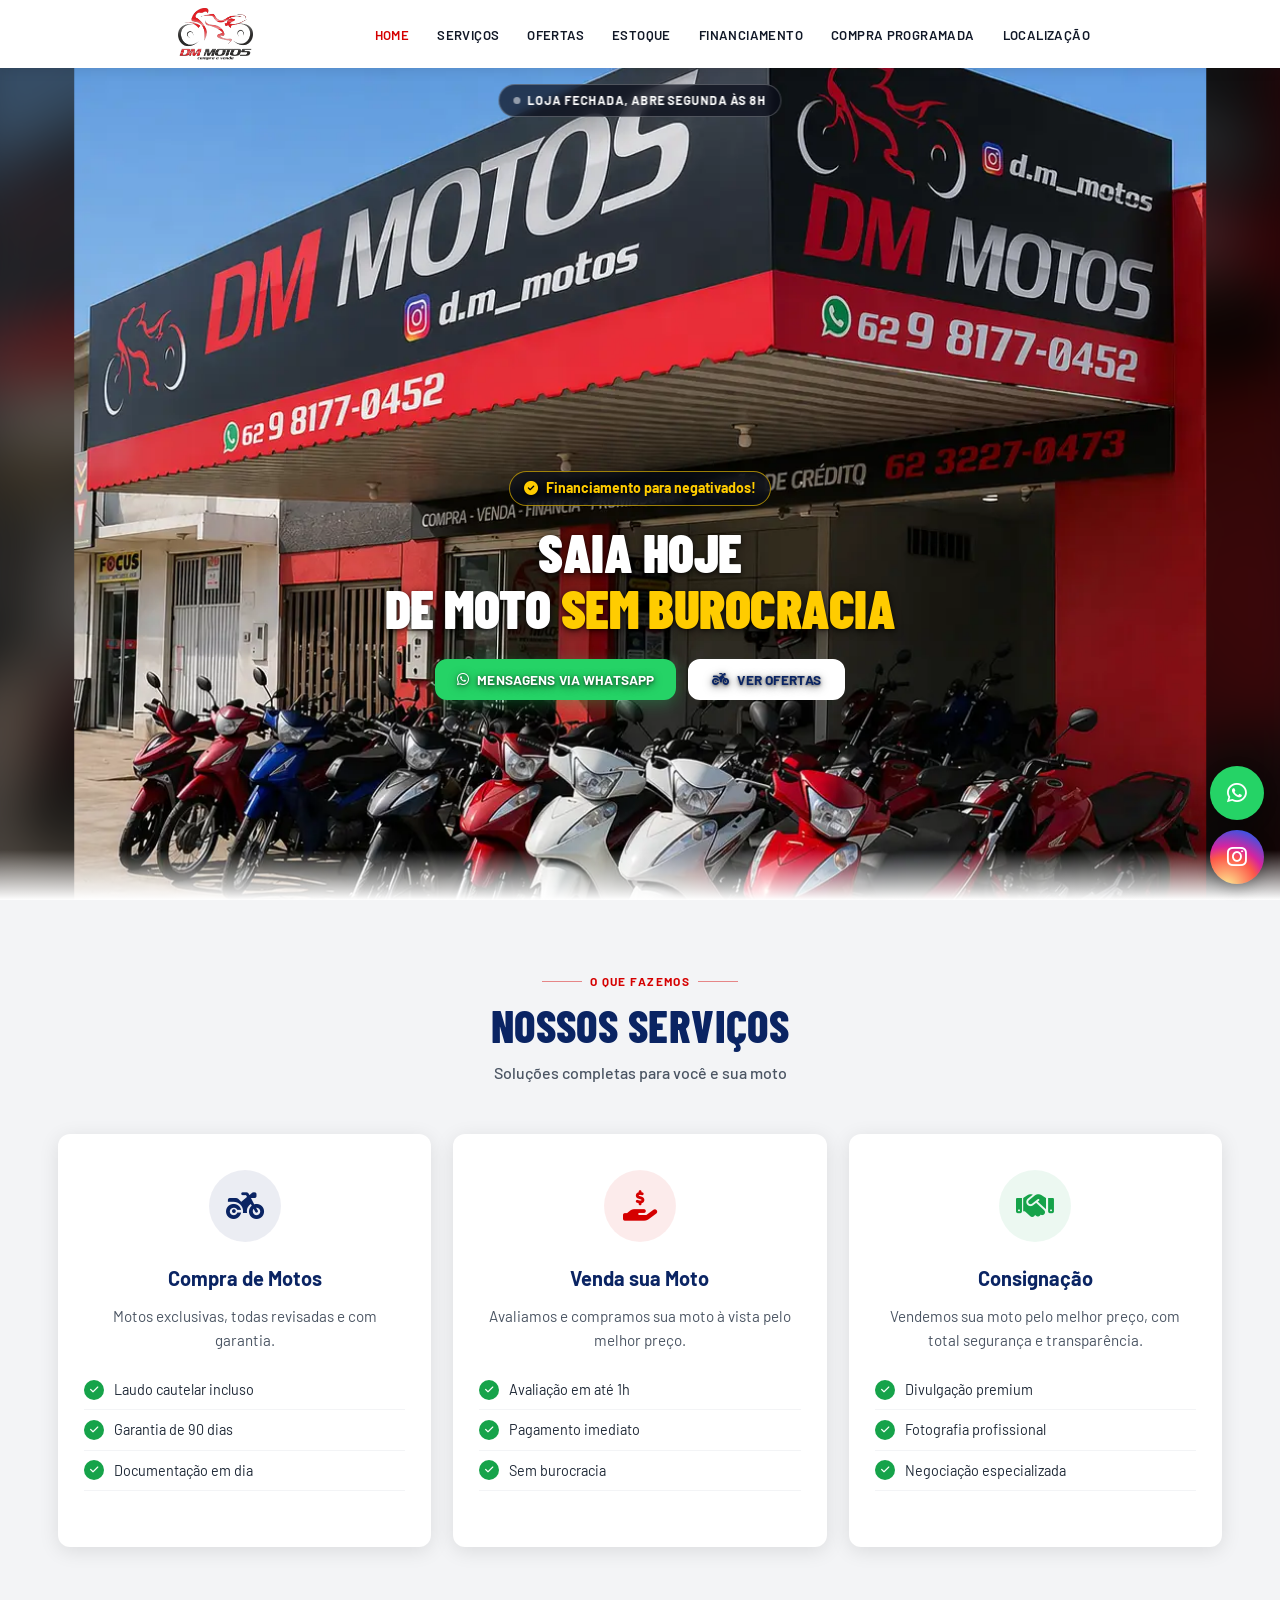
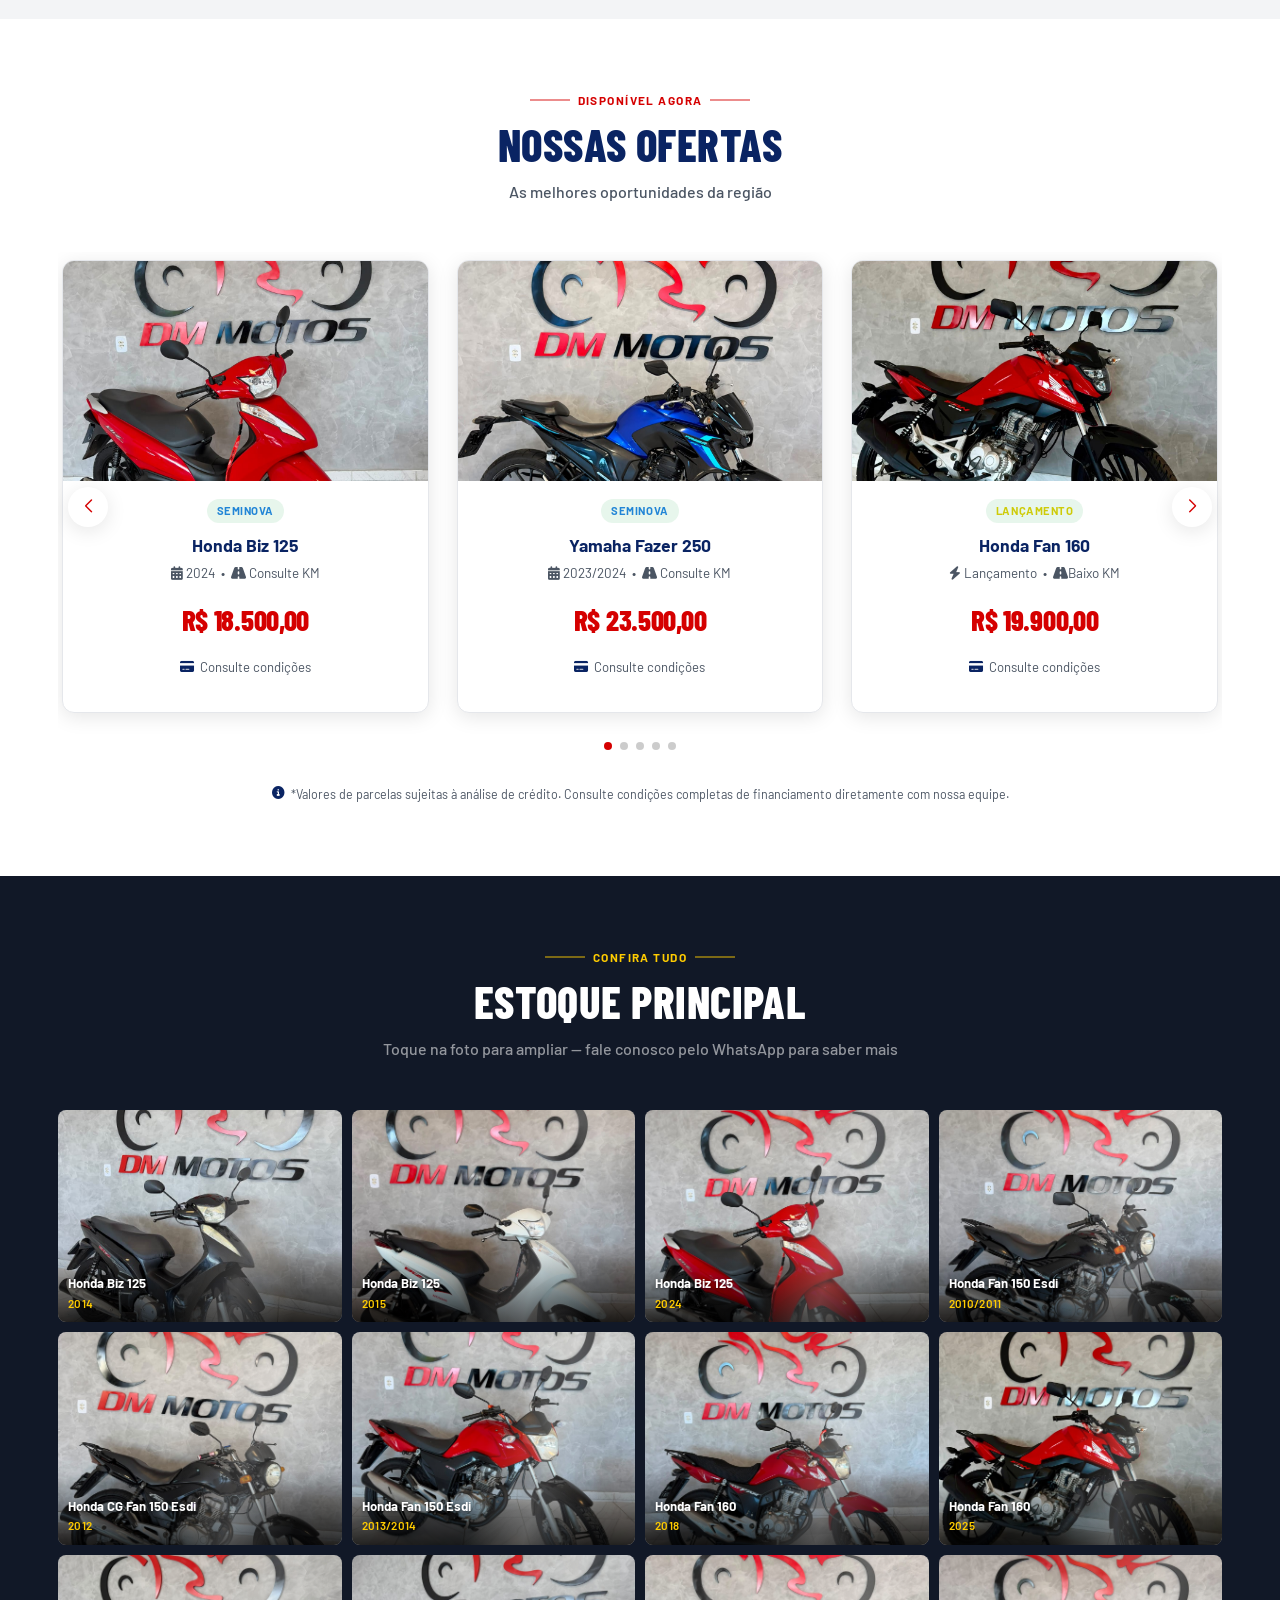
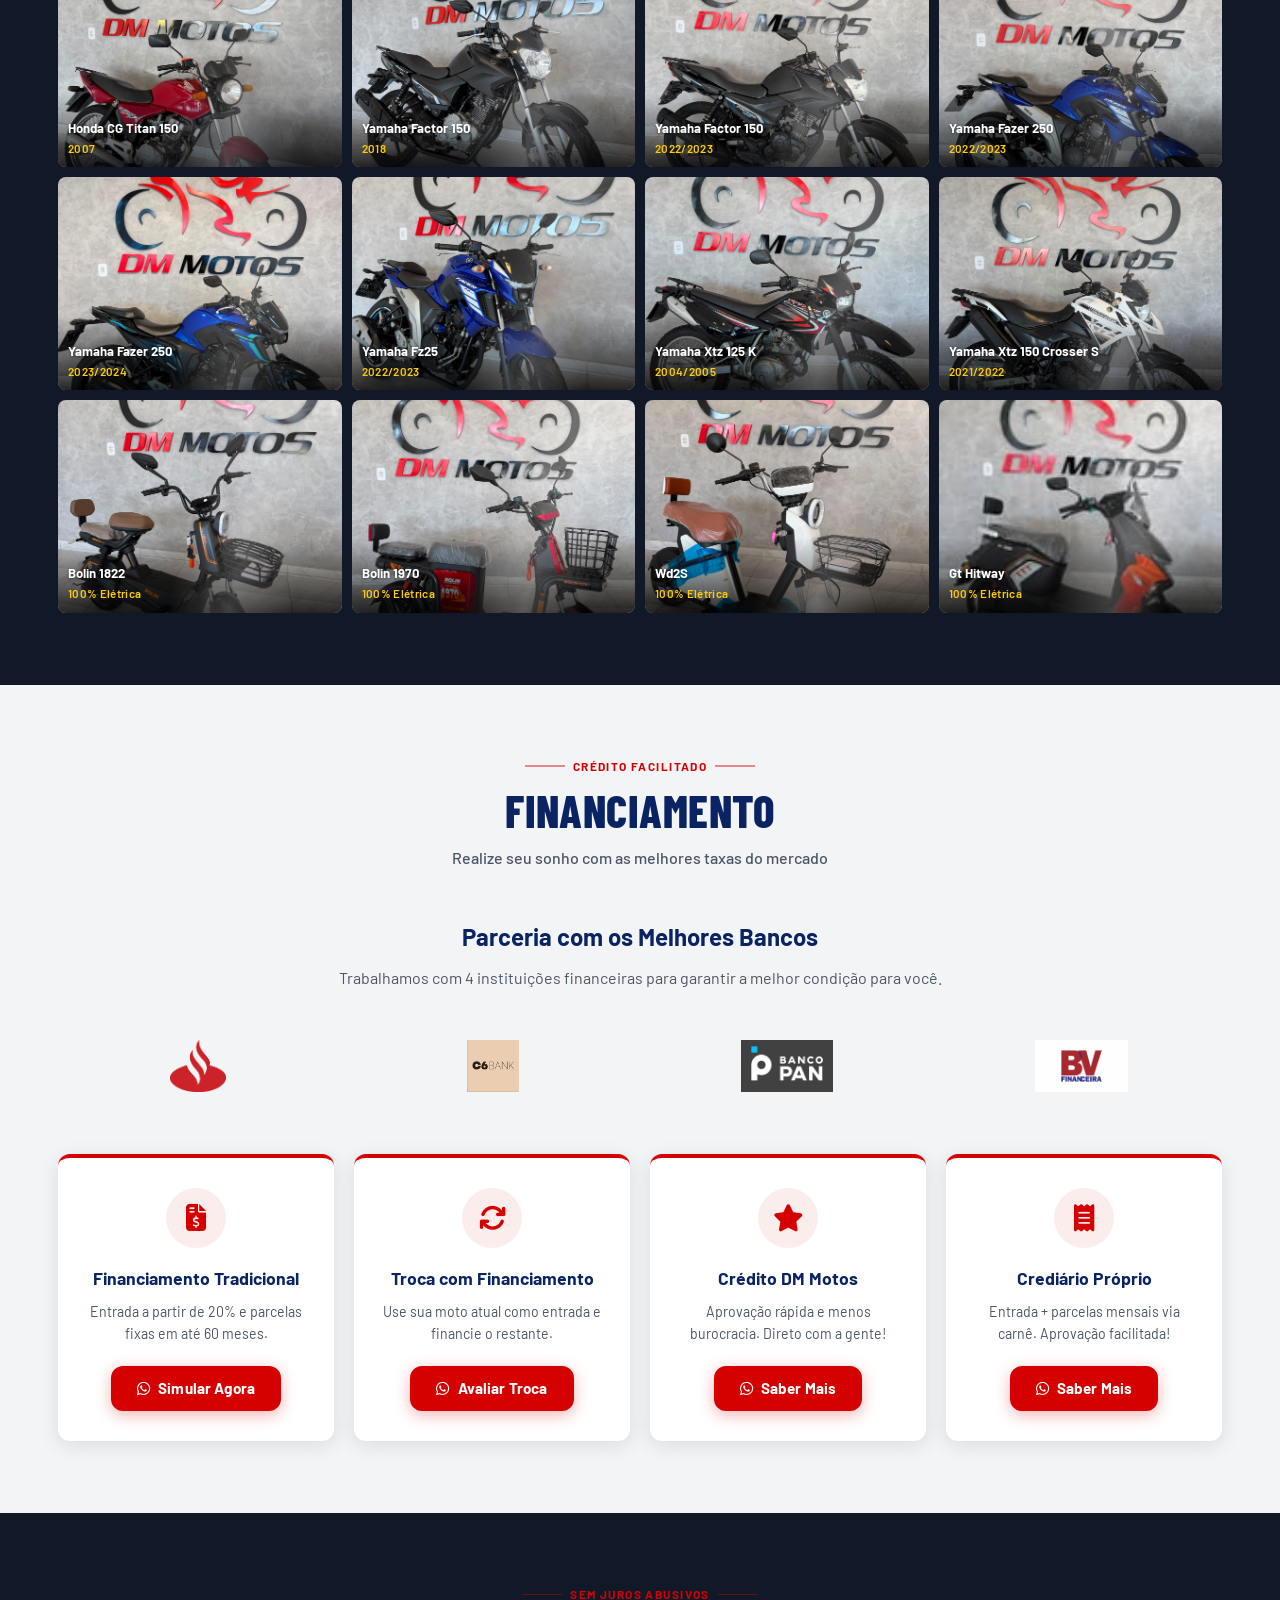
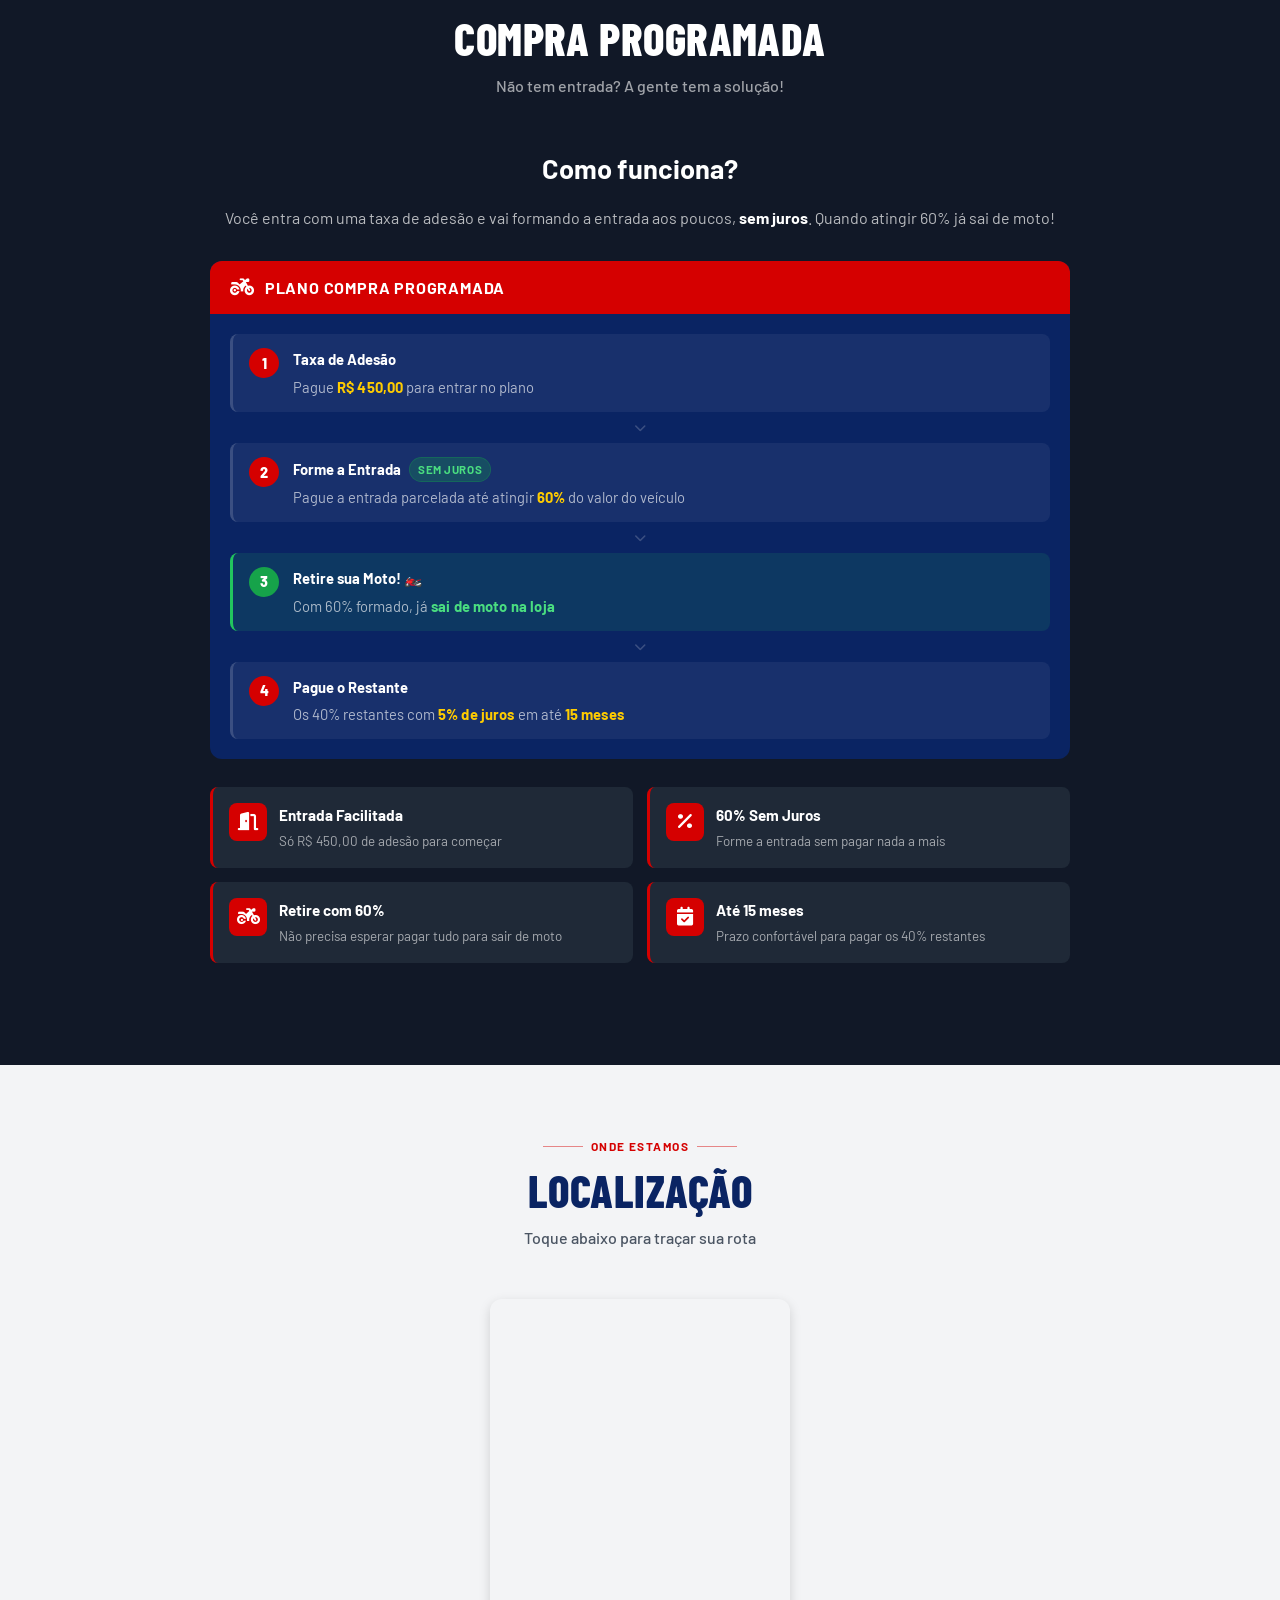
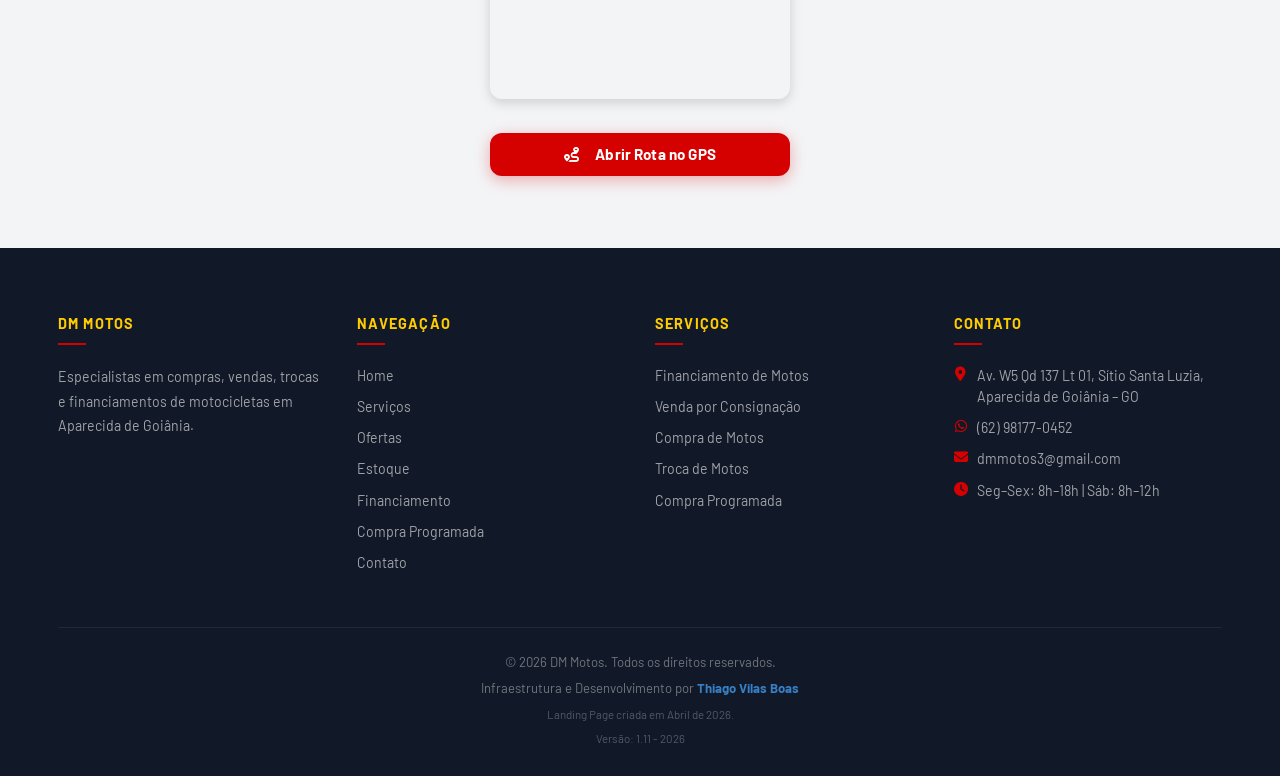
==== commit 9b9211ad: "Mudança na Galeria, Foto de Capa e Polimento" ====
--- a/index.html
+++ b/index.html
@@ -6,6 +6,11 @@
     <meta name="viewport" content="width=device-width, initial-scale=1.0">
     <title>DM Motos | Comprar Motos Seminovas e 0km em Aparecida de Goiânia GO</title>
     <meta name="description" content="DM Motos — compra, venda, troca e financiamento de motos em Aparecida de Goiânia. Aprovação rápida, financiamento para negativados! Motos seminovas e 0km Honda, Yamaha e elétricas com entrada a partir de R$ 450.">
+
+    <!-- Integração com o Portfólio (estoque dinâmico). Vazio = site estático.
+         Quando o Portfólio estiver no ar, colocar aqui o endereço dele, ex.:
+         content="https://SUBDOMINIO.dmmotos.com.br"  (sem barra no final) -->
+    <meta name="portfolio-api" content="">
 
     <!-- Canonical -->
     <link rel="canonical" href="https://www.dmmotos.com.br">
@@ -79,18 +84,28 @@
         "name": "Estoque de Motos DM Motos",
         "description": "Motos seminovas e 0km disponíveis em Aparecida de Goiânia",
         "url": "https://www.dmmotos.com.br/#estoque",
-        "numberOfItems": 37,
+        "numberOfItems": 20,
         "itemListElement": [
-            {"@type": "ListItem", "position": 1, "name": "Honda Biz 125 EX 2025 0km", "url": "https://www.dmmotos.com.br/#estoque"},
-            {"@type": "ListItem", "position": 2, "name": "Honda Fan 160 2026 0km", "url": "https://www.dmmotos.com.br/#estoque"},
-            {"@type": "ListItem", "position": 3, "name": "Yamaha Fazer 250 2013/2014", "url": "https://www.dmmotos.com.br/#estoque"},
-            {"@type": "ListItem", "position": 4, "name": "Yamaha Fz25 2023", "url": "https://www.dmmotos.com.br/#estoque"},
-            {"@type": "ListItem", "position": 5, "name": "Honda CB 250 Twister 2022", "url": "https://www.dmmotos.com.br/#estoque"},
-            {"@type": "ListItem", "position": 6, "name": "Yamaha Factor 150 2022/2023", "url": "https://www.dmmotos.com.br/#estoque"},
-            {"@type": "ListItem", "position": 7, "name": "Honda Bros 160 2022/2023", "url": "https://www.dmmotos.com.br/#estoque"},
-            {"@type": "ListItem", "position": 8, "name": "Bolin 1822 100% Elétrica", "url": "https://www.dmmotos.com.br/#estoque"},
-            {"@type": "ListItem", "position": 9, "name": "Bolin 1970 100% Elétrica", "url": "https://www.dmmotos.com.br/#estoque"},
-            {"@type": "ListItem", "position": 10, "name": "Wd2S 100% Elétrica", "url": "https://www.dmmotos.com.br/#estoque"}
+            {"@type": "ListItem", "position": 1, "name": "Honda Biz 125 2014 Preta", "url": "https://www.dmmotos.com.br/#estoque"},
+            {"@type": "ListItem", "position": 2, "name": "Honda Biz 125 2015 Branca", "url": "https://www.dmmotos.com.br/#estoque"},
+            {"@type": "ListItem", "position": 3, "name": "Honda Biz 125 2024 Vermelha", "url": "https://www.dmmotos.com.br/#estoque"},
+            {"@type": "ListItem", "position": 4, "name": "Honda Fan 150 Esdi 2010/2011", "url": "https://www.dmmotos.com.br/#estoque"},
+            {"@type": "ListItem", "position": 5, "name": "Honda CG Fan 150 Esdi 2012 Preta", "url": "https://www.dmmotos.com.br/#estoque"},
+            {"@type": "ListItem", "position": 6, "name": "Honda Fan 150 Esdi 2013/2014", "url": "https://www.dmmotos.com.br/#estoque"},
+            {"@type": "ListItem", "position": 7, "name": "Honda Fan 160 2018 Vermelha", "url": "https://www.dmmotos.com.br/#estoque"},
+            {"@type": "ListItem", "position": 8, "name": "Honda Fan 160 2025 Vermelha", "url": "https://www.dmmotos.com.br/#estoque"},
+            {"@type": "ListItem", "position": 9, "name": "Honda CG Titan 150 2007 Vermelha", "url": "https://www.dmmotos.com.br/#estoque"},
+            {"@type": "ListItem", "position": 10, "name": "Yamaha Factor 150 2018 Preta", "url": "https://www.dmmotos.com.br/#estoque"},
+            {"@type": "ListItem", "position": 11, "name": "Yamaha Factor 150 2022/2023 Preta", "url": "https://www.dmmotos.com.br/#estoque"},
+            {"@type": "ListItem", "position": 12, "name": "Yamaha Fazer 250 2022/2023 Azul", "url": "https://www.dmmotos.com.br/#estoque"},
+            {"@type": "ListItem", "position": 13, "name": "Yamaha Fazer 250 2023/2024", "url": "https://www.dmmotos.com.br/#estoque"},
+            {"@type": "ListItem", "position": 14, "name": "Yamaha Fz25 2022/2023", "url": "https://www.dmmotos.com.br/#estoque"},
+            {"@type": "ListItem", "position": 15, "name": "Yamaha Xtz 125 K 2004/2005 Preta", "url": "https://www.dmmotos.com.br/#estoque"},
+            {"@type": "ListItem", "position": 16, "name": "Yamaha Xtz 150 Crosser S 2021/2022", "url": "https://www.dmmotos.com.br/#estoque"},
+            {"@type": "ListItem", "position": 17, "name": "Bolin 1822 100% Elétrica", "url": "https://www.dmmotos.com.br/#estoque"},
+            {"@type": "ListItem", "position": 18, "name": "Bolin 1970 100% Elétrica", "url": "https://www.dmmotos.com.br/#estoque"},
+            {"@type": "ListItem", "position": 19, "name": "Wd2S 100% Elétrica", "url": "https://www.dmmotos.com.br/#estoque"},
+            {"@type": "ListItem", "position": 20, "name": "Gt Hitway 100% Elétrica", "url": "https://www.dmmotos.com.br/#estoque"}
         ]
     }
     </script>
@@ -140,20 +155,25 @@
          HERO
          ============================================= -->
     <section id="home" class="hero">
+        <img class="hero-foto" src="assets/img/planoDeFundo2.webp"
+             alt="Fachada da loja DM Motos em Aparecida de Goiânia, com motos expostas na frente"
+             fetchpriority="high">
+
+        <!-- Selo de horário: fica no topo da foto -->
+        <div class="hero-badge" id="heroBadge">
+            <span class="dot" id="heroDot"></span>
+            <span id="heroStatus">Verificando horário...</span>
+        </div>
+
         <div class="hero-content">
-            <div class="hero-badge" id="heroBadge">
-                <span class="dot" id="heroDot"></span>
-                <span id="heroStatus">Verificando horário...</span>
-            </div>
-
-            <h1>SAIA HOJE<br>DE MOTO <span>SEM BUROCRACIA</span></h1>
-
-            <p class="hero-sub">Escolha sua moto e já saia rodando com aprovação rápida.</p>
-
-            <span class="hero-negativado">
-                <i class="fas fa-check-circle" style="margin-right:5px;"></i>
-                Financiamento para negativados!
-            </span>
+            <div class="hero-chamada">
+                <span class="hero-negativado">
+                    <i class="fas fa-check-circle" style="margin-right:5px;"></i>
+                    Financiamento para negativados!
+                </span>
+
+                <h1>SAIA HOJE<br>DE MOTO <span>SEM BUROCRACIA</span></h1>
+            </div>
 
             <div class="hero-buttons">
                 <a href="https://wa.me/5562981770452?text=Ol%C3%A1!+Vi+seu+WhatsApp+no+site+da+DM+Motos,+gostaria+de+mais+informa%C3%A7%C3%B5es" target="_blank" class="btn btn-whatsapp">
@@ -244,11 +264,11 @@
                 <div class="swiper-wrapper">
 <div class="swiper-slide">
                         <div class="moto-card">
-                            <img src="assets/img/motoscarrocel/Honda/Biz/Honda Biz 125 vermelha 2024-2024.jpeg" alt="Honda Biz 125  2024">
+                            <img src="assets/img/motoscarrocel/Honda/Biz/Honda Biz 125 vermelha 2024-2024.jpeg" alt="Honda Biz 125 2024 Vermelha">
                             <div class="moto-info">
                                 <span class="moto-badge" style="background:rgba(22,163,74,0.1);color:#2285d6;">SEMINOVA</span>
                                 <h3>Honda Biz 125</h3>
-                                <p class="ano-km"><i class="fas fa-calendar-alt"></i> 2025 &nbsp;•&nbsp; <i class="fas fa-road"></i> Consulte KM</p>
+                                <p class="ano-km"><i class="fas fa-calendar-alt"></i> 2024 &nbsp;•&nbsp; <i class="fas fa-road"></i> Consulte KM</p>
                                 <p class="preco">R$ 18.500,00</p>
                                 <p class="parcela-info"><i class="fas fa-credit-card"></i> Consulte condições</p>
                             </div>
@@ -270,12 +290,12 @@
 
                     <div class="swiper-slide">
                         <div class="moto-card">
-                            <img src="assets/img/motoscarrocel/Honda/Fan/Honda Fan 160 vermelha 2025-2025.jpeg" alt="Honda Fan 160 vermelha 2025-2025">
+                            <img src="assets/img/motoscarrocel/Honda/Fan/Honda Fan 160 vermelha 2025-2025.jpeg" alt="Honda Fan 160 2025 Vermelha">
                             <div class="moto-info">
                                 <span class="moto-badge" style="background:rgba(22,163,74,0.1);color:#cecb09;">LANÇAMENTO</span>
                                 <h3>Honda Fan 160</h3>
                                 <p class="ano-km"><i class="fas fa-bolt"></i> Lançamento &nbsp;•&nbsp; <i class="fas fa-road"></i>Baixo KM</p>
-                                <p class="preco">R$ 20.990,00</p>
+                                <p class="preco">R$ 19.900,00</p>
                                 <p class="parcela-info"><i class="fas fa-credit-card"></i> Consulte condições</p>
                             </div>
                         </div>
@@ -283,10 +303,10 @@
 
                     <div class="swiper-slide">
                         <div class="moto-card">
-                            <img src="assets/img/motoscarrocel/eletricas/bolin-1822-eletrica.jpeg" alt="Bolin 1970 100% Elétrica">
+                            <img src="assets/img/motoscarrocel/eletricas/bolin-1970-eletrica.jpeg" alt="Bolin 1970 100% Elétrica">
                             <div class="moto-info">
                                 <span class="moto-badge" style="background:rgba(22,163,74,0.1);color:#16a34a;">Elétrica</span>
-                                <h3>Bolin 1982</h3>
+                                <h3>Bolin 1970</h3>
                                 <p class="ano-km"><i class="fas fa-bolt"></i> 100% Elétrica &nbsp;•&nbsp; <i class="fas fa-road"></i> 0 km</p>
                                 <p class="preco">R$ 10.000,00</p>
                                 <p class="parcela-info"><i class="fas fa-credit-card"></i> Consulte condições</p>
@@ -331,25 +351,13 @@
             <p class="section-subtitle">Toque na foto para ampliar — fale conosco pelo WhatsApp para saber mais</p>
 
             <div class="galeria-grid">
-                <!-- =============================================
-                     HONDA
-                     ============================================= -->
-
 <!-- =============================================
-     ESTOQUE COMPLETO — 24 MOTOS DO CATÁLOGO
+     ESTOQUE COMPLETO: 20 MOTOS (conferido com o catálogo do WhatsApp em 12/10/2026)
      ============================================= -->
 
-<!-- HONDA BIZ (5 motos) -->
-<div class="galeria-item" onclick="abrirLightbox(this)">
-    <img src="assets/img/motoscarrocel/Honda/Biz/Honda Biz 125 Ex 2011-2012.jpeg" alt="Honda Biz 125 Ex 2011/2012" loading="lazy">
-    <div class="galeria-info">
-        <span class="galeria-nome">Honda Biz 125 Ex</span>
-        <span class="galeria-ano">2011/2012</span>
-    </div>
-</div>
-
-<div class="galeria-item" onclick="abrirLightbox(this)">
-    <img src="assets/img/motoscarrocel/Honda/Biz/Honda Biz 125 branca 2014-2014.jpeg" alt="Honda Biz 125 2014 Branca" loading="lazy">
+<!-- HONDA BIZ (3 motos) -->
+<div class="galeria-item" onclick="abrirLightbox(this)">
+    <img src="assets/img/motoscarrocel/Honda/Biz/Honda Biz 125 Preta 2014-2014.jpeg" alt="Honda Biz 125 2014 Preta" loading="lazy">
     <div class="galeria-info">
         <span class="galeria-nome">Honda Biz 125</span>
         <span class="galeria-ano">2014</span>
@@ -357,7 +365,7 @@
 </div>
 
 <div class="galeria-item" onclick="abrirLightbox(this)">
-    <img src="assets/img/motoscarrocel/Honda/Biz/Honda Biz 125 2015-2015.jpeg" alt="Honda Biz 125 2015" loading="lazy">
+    <img src="assets/img/motoscarrocel/Honda/Biz/Honda Biz 125 branca 2015-2015.jpeg" alt="Honda Biz 125 2015 Branca" loading="lazy">
     <div class="galeria-info">
         <span class="galeria-nome">Honda Biz 125</span>
         <span class="galeria-ano">2015</span>
@@ -365,14 +373,6 @@
 </div>
 
 <div class="galeria-item" onclick="abrirLightbox(this)">
-    <img src="assets/img/motoscarrocel/Honda/Biz/Honda Biz 125 branca 2015-2015.jpeg" alt="Honda Biz 125 2015 Branca" loading="lazy">
-    <div class="galeria-info">
-        <span class="galeria-nome">Honda Biz 125</span>
-        <span class="galeria-ano">2015</span>
-    </div>
-</div>
-
-<div class="galeria-item" onclick="abrirLightbox(this)">
     <img src="assets/img/motoscarrocel/Honda/Biz/Honda Biz 125 vermelha 2024-2024.jpeg" alt="Honda Biz 125 2024 Vermelha" loading="lazy">
     <div class="galeria-info">
         <span class="galeria-nome">Honda Biz 125</span>
@@ -380,7 +380,7 @@
     </div>
 </div>
 
-<!-- HONDA FAN (7 motos) -->
+<!-- HONDA FAN (5 motos) -->
 <div class="galeria-item" onclick="abrirLightbox(this)">
     <img src="assets/img/motoscarrocel/Honda/Fan/Honda Fan 150 Esdi 2010-2011.jpeg" alt="Honda Fan 150 Esdi 2010/2011" loading="lazy">
     <div class="galeria-info">
@@ -390,6 +390,14 @@
 </div>
 
 <div class="galeria-item" onclick="abrirLightbox(this)">
+    <img src="assets/img/motoscarrocel/Honda/Fan/Honda Cg Fan 150 Esdi preta 2012-2012.jpeg" alt="Honda CG Fan 150 Esdi 2012 Preta" loading="lazy">
+    <div class="galeria-info">
+        <span class="galeria-nome">Honda CG Fan 150 Esdi</span>
+        <span class="galeria-ano">2012</span>
+    </div>
+</div>
+
+<div class="galeria-item" onclick="abrirLightbox(this)">
     <img src="assets/img/motoscarrocel/Honda/Fan/Honda Fan 150 Esdi 2013-2014.jpeg" alt="Honda Fan 150 Esdi 2013/2014" loading="lazy">
     <div class="galeria-info">
         <span class="galeria-nome">Honda Fan 150 Esdi</span>
@@ -398,15 +406,7 @@
 </div>
 
 <div class="galeria-item" onclick="abrirLightbox(this)">
-    <img src="assets/img/motoscarrocel/Honda/Fan/Honda Fan 160 vermelha 2015-2016.jpeg" alt="Honda Fan 160 2015/2016 Vermelha" loading="lazy">
-    <div class="galeria-info">
-        <span class="galeria-nome">Honda Fan 160</span>
-        <span class="galeria-ano">2015/2016</span>
-    </div>
-</div>
-
-<div class="galeria-item" onclick="abrirLightbox(this)">
-    <img src="assets/img/motoscarrocel/Honda/Fan/Honda Fan 160 preta 2018-2018.jpeg" alt="Honda Fan 160 2018 Preta" loading="lazy">
+    <img src="assets/img/motoscarrocel/Honda/Fan/Honda Fan 160 vermelha 2018-2018.jpeg" alt="Honda Fan 160 2018 Vermelha" loading="lazy">
     <div class="galeria-info">
         <span class="galeria-nome">Honda Fan 160</span>
         <span class="galeria-ano">2018</span>
@@ -414,22 +414,6 @@
 </div>
 
 <div class="galeria-item" onclick="abrirLightbox(this)">
-    <img src="assets/img/motoscarrocel/Honda/Fan/Honda Fan 160 vermelha 2018-2018.jpeg" alt="Honda Fan 160 2018 Vermelha" loading="lazy">
-    <div class="galeria-info">
-        <span class="galeria-nome">Honda Fan 160</span>
-        <span class="galeria-ano">2018</span>
-    </div>
-</div>
-
-<div class="galeria-item" onclick="abrirLightbox(this)">
-    <img src="assets/img/motoscarrocel/Honda/Fan/Honda Fan 160 2022-2023.jpeg" alt="Honda Fan 160 2022/2023" loading="lazy">
-    <div class="galeria-info">
-        <span class="galeria-nome">Honda Fan 160</span>
-        <span class="galeria-ano">2022/2023</span>
-    </div>
-</div>
-
-<div class="galeria-item" onclick="abrirLightbox(this)">
     <img src="assets/img/motoscarrocel/Honda/Fan/Honda Fan 160 vermelha 2025-2025.jpeg" alt="Honda Fan 160 2025 Vermelha" loading="lazy">
     <div class="galeria-info">
         <span class="galeria-nome">Honda Fan 160</span>
@@ -437,26 +421,35 @@
     </div>
 </div>
 
-<!-- HONDA TITAN (2 motos) -->
-<div class="galeria-item" onclick="abrirLightbox(this)">
-    <img src="assets/img/motoscarrocel/Honda/Titan/Honda Titan 150 Ex 2015-2015.jpeg" alt="Honda Titan 150 Ex 2015" loading="lazy">
-    <div class="galeria-info">
-        <span class="galeria-nome">Honda Titan 150 Ex</span>
-        <span class="galeria-ano">2015</span>
-    </div>
-</div>
-
-<div class="galeria-item" onclick="abrirLightbox(this)">
-    <img src="assets/img/motoscarrocel/Honda/Titan/Honda Titan 160 2021-2021.jpeg" alt="Honda Titan 160 2021" loading="lazy">
-    <div class="galeria-info">
-        <span class="galeria-nome">Honda Titan 160</span>
-        <span class="galeria-ano">2021</span>
+<!-- HONDA TITAN (1 moto) -->
+<div class="galeria-item" onclick="abrirLightbox(this)">
+    <img src="assets/img/motoscarrocel/Honda/Titan/Honda Cg Titan 150 Vermelha 2007-2007.jpeg" alt="Honda CG Titan 150 2007 Vermelha" loading="lazy">
+    <div class="galeria-info">
+        <span class="galeria-nome">Honda CG Titan 150</span>
+        <span class="galeria-ano">2007</span>
+    </div>
+</div>
+
+<!-- YAMAHA FACTOR (2 motos) -->
+<div class="galeria-item" onclick="abrirLightbox(this)">
+    <img src="assets/img/motoscarrocel/Yamaha/Factor/Yamaha Factor 150  preta 2018-2018.jpeg" alt="Yamaha Factor 150 2018 Preta" loading="lazy">
+    <div class="galeria-info">
+        <span class="galeria-nome">Yamaha Factor 150</span>
+        <span class="galeria-ano">2018</span>
+    </div>
+</div>
+
+<div class="galeria-item" onclick="abrirLightbox(this)">
+    <img src="assets/img/motoscarrocel/Yamaha/Factor/Yamaha Factor 150 preta 2022-2023.jpeg" alt="Yamaha Factor 150 2022/2023 Preta" loading="lazy">
+    <div class="galeria-info">
+        <span class="galeria-nome">Yamaha Factor 150</span>
+        <span class="galeria-ano">2022/2023</span>
     </div>
 </div>
 
 <!-- YAMAHA FAZER / FZ25 (3 motos) -->
 <div class="galeria-item" onclick="abrirLightbox(this)">
-    <img src="assets/img/motoscarrocel/Yamaha/Fazer/Yamaha Fazer 250 2022-2023.jpeg" alt="Yamaha Fazer 250 2022/2023" loading="lazy">
+    <img src="assets/img/motoscarrocel/Yamaha/Fazer/Yamaha Fazer 250 Azul 2022-2023.jpeg" alt="Yamaha Fazer 250 2022/2023 Azul" loading="lazy">
     <div class="galeria-info">
         <span class="galeria-nome">Yamaha Fazer 250</span>
         <span class="galeria-ano">2022/2023</span>
@@ -479,7 +472,7 @@
     </div>
 </div>
 
-<!-- YAMAHA XTZ / CROSSER (3 motos) -->
+<!-- YAMAHA XTZ / CROSSER (2 motos) -->
 <div class="galeria-item" onclick="abrirLightbox(this)">
     <img src="assets/img/motoscarrocel/Yamaha/XTZ/Xtz 125 K preta 2004-2005.jpeg" alt="Yamaha Xtz 125 K 2004/2005 Preta" loading="lazy">
     <div class="galeria-info">
@@ -496,15 +489,7 @@
     </div>
 </div>
 
-<div class="galeria-item" onclick="abrirLightbox(this)">
-    <img src="assets/img/motoscarrocel/Yamaha/XTZ/Yamaha Xtz Crosser 150 2020-2021.jpeg" alt="Yamaha Xtz Crosser 150 2020/2021" loading="lazy">
-    <div class="galeria-info">
-        <span class="galeria-nome">Yamaha Xtz Crosser 150</span>
-        <span class="galeria-ano">2020/2021</span>
-    </div>
-</div>
-
-<!-- ELÉTRICAS (3 motos) -->
+<!-- ELÉTRICAS (4 motos) -->
 <div class="galeria-item" onclick="abrirLightbox(this)">
     <img src="assets/img/motoscarrocel/eletricas/bolin-1822-eletrica.jpeg" alt="Bolin 1822 100% Elétrica" loading="lazy">
     <div class="galeria-info">
@@ -514,6 +499,14 @@
 </div>
 
 <div class="galeria-item" onclick="abrirLightbox(this)">
+    <img src="assets/img/motoscarrocel/eletricas/bolin-1970-eletrica.jpeg" alt="Bolin 1970 100% Elétrica" loading="lazy">
+    <div class="galeria-info">
+        <span class="galeria-nome">Bolin 1970</span>
+        <span class="galeria-ano">100% Elétrica</span>
+    </div>
+</div>
+
+<div class="galeria-item" onclick="abrirLightbox(this)">
     <img src="assets/img/motoscarrocel/eletricas/wd2s-eletrica.jpeg" alt="Wd2S 100% Elétrica" loading="lazy">
     <div class="galeria-info">
         <span class="galeria-nome">Wd2S</span>
@@ -528,6 +521,8 @@
         <span class="galeria-ano">100% Elétrica</span>
     </div>
 </div>
+
+            </div><!-- /galeria-grid -->
 
             <div class="galeria-cta" style="display:none;">
                 <p>Gostou de alguma? Fale agora com a gente!</p>
@@ -535,7 +530,7 @@
                     <i class="fab fa-whatsapp"></i> Ver Estoque pelo WhatsApp
                 </a>
             </div>
-
+        </div><!-- /container -->
     </section>
 
     <!-- LIGHTBOX -->
@@ -667,7 +662,7 @@
                                 <div class="etapa-num">3</div>
                                 <div class="etapa-texto">
                                     <strong>Retire sua Moto! 🏍️</strong>
-                                    <p>Com 60% formado, já <span class="valor-destaque">sai de moto na loja</span></p>
+                                    <p>Com 60% formado, já <span class="valor-verde">sai de moto na loja</span></p>
                                 </div>
                             </div>
                             <div class="plano-seta"><i class="fas fa-chevron-down"></i></div>
@@ -688,7 +683,7 @@
                             </div>
                             <div>
                                 <h4>Entrada Facilitada</h4>
-                                <p>Só R$ 450 de adesão para começar</p>
+                                <p>Só R$ 450,00 de adesão para começar</p>
                             </div>
                         </div>
                         <div class="vantagem-item">
@@ -839,7 +834,7 @@
                     Landing Page criada em Abril de 2026.
                 </p>
                 <p class="disclaimer-small">
-                   Versão: 1.1 - 2026
+                   Versão: 1.11 - 2026
                 </p>
             </div>
         </div>
@@ -858,6 +853,7 @@
     <!-- SCRIPTS -->
     <script src="https://cdn.jsdelivr.net/npm/swiper@11/swiper-bundle.min.js"></script>
     <script src="assets/js/script.js"></script>
+    <script src="assets/js/estoque.js"></script>
 
     <script>
         // === ANO ATUAL ===
@@ -902,7 +898,7 @@
             const dot    = document.getElementById('heroDot');
             const status = document.getElementById('heroStatus');
 
-            // Seg–Sex: 8h–18h | Sáb: 8h–13h | Dom: fechado
+            // Seg–Sex: 8h–18h | Sáb: 8h–12h | Dom: fechado
             const aberto =
                 (dia >= 1 && dia <= 5 && hTotal >= 8 && hTotal < 18) ||
                 (dia === 6 && hTotal >= 8 && hTotal < 12);
@@ -914,17 +910,18 @@
             } else {
                 dot.style.animation = 'none';
                 dot.style.background = 'rgba(255,255,255,0.5)';
-                badge.style.background = 'rgba(255,255,255,0.15)';
-                badge.style.border = '1px solid rgba(255,255,255,0.2)';
+                badge.style.background = 'rgba(10,14,26,0.70)';
+                badge.style.border = '1px solid rgba(255,255,255,0.25)';
+                badge.style.backdropFilter = 'blur(4px)';
 
                 // Calcula próxima abertura
-                const proximoTexto = (dia === 0 || dia === 6 && hTotal >= 13)
-                    ? 'Abre seg às 8h'
-                    : dia === 6 ? 'Abre hoje às 8h'
-                    : hTotal < 8 ? 'Abre hoje às 8h'
-                    : 'Abre amanhã às 8h';
-
-                status.textContent = 'Fechado · ' + proximoTexto;
+                const proximoTexto = (dia === 0 || dia === 6 && hTotal >= 12)
+                    ? 'abre segunda às 8h'
+                    : dia === 6 ? 'abre hoje às 8h'
+                    : hTotal < 8 ? 'abre hoje às 8h'
+                    : 'abre amanhã às 8h';
+
+                status.textContent = 'Loja fechada, ' + proximoTexto;
             }
         })();
 
@@ -935,17 +932,38 @@
             const ano  = (el.querySelector('.galeria-ano')  || el.querySelector('.ano-km') || {textContent:''}).textContent;
             const waText = encodeURIComponent('Tenho interesse na ' + nome + ' ' + ano);
 
-            document.getElementById('lightbox-img').src = img.src;
+            document.getElementById('lightbox-img').src = img.dataset.grande || img.src;
             document.getElementById('lightbox-img').alt = img.alt || nome;
 
+            window.__lightboxMotoId = el.dataset ? (el.dataset.id || '') : '';
+
+            // Outras fotos da moto (vêm do Portfólio no atributo data-fotos).
+            // Sem o atributo, ou com uma foto só, não mostra nada: nunca aparece espaço vazio.
+            let fotos = [];
+            try { fotos = JSON.parse((el.dataset && el.dataset.fotos) || '[]'); } catch (e) { fotos = []; }
+            fotos = Array.isArray(fotos) ? fotos.filter(f => typeof f === 'string' && f) : [];
+            const principal = img.dataset.grande || img.src;
+            const miniaturas = fotos.length > 1
+                ? '<div class="lightbox-fotos">' + fotos.map(f =>
+                    '<img src="' + f + '" alt="" class="' + (f === principal ? 'ativa' : '') + '" onclick="event.stopPropagation(); trocarFotoLightbox(this)">'
+                  ).join('') + '</div>'
+                : '';
+
             document.getElementById('lightbox-caption').innerHTML =
+                miniaturas +
                 '<strong>' + (nome || img.alt) + '</strong>' +
-                '<a href="https://wa.me/5562981770452?text=' + waText + '" target="_blank" onclick="event.stopPropagation()">' +
-                '<i class="fab fa-whatsapp"></i> Clique aqui para falar sobre esta moto no WhatsApp' +
+                (ano ? '<span>' + ano + '</span>' : '') +
+                '<a href="https://wa.me/5562981770452?text=' + waText + '" target="_blank" onclick="event.stopPropagation(); if (window.registrarInteresse) registrarInteresse(window.__lightboxMotoId)">' +
+                '<i class="fab fa-whatsapp"></i> Falar sobre esta moto no WhatsApp' +
                 '</a>';
 
             document.getElementById('lightbox').classList.add('ativo');
             document.body.style.overflow = 'hidden';
+        }
+
+        function trocarFotoLightbox(miniatura) {
+            document.getElementById('lightbox-img').src = miniatura.src;
+            miniatura.parentNode.querySelectorAll('img').forEach(i => i.classList.toggle('ativa', i === miniatura));
         }
 
         function fecharLightbox() {
--- a/assets/css/style.css
+++ b/assets/css/style.css
@@ -933,18 +933,32 @@
     letter-spacing: 0.03em;
 }
 
-/* Ícone de lupa ao hover */
+/* Brilho discreto passando pela foto (v1.10), escalonado entre os cards */
 .galeria-item::before {
     content: '';
     position: absolute;
     inset: 0;
-    background: rgba(10,36,99,0);
-    transition: background 0.25s;
+    background: linear-gradient(105deg, transparent 42%, rgba(255,255,255,0.22) 50%, transparent 58%);
+    background-size: 260% 100%;
+    background-position: 200% 0;
+    animation: galeria-brilho 11s ease-in-out infinite;
     z-index: 1;
-}
-
-.galeria-item:hover::before {
-    background: rgba(10,36,99,0.18);
+    pointer-events: none;
+}
+
+.galeria-item:nth-child(4n+2)::before { animation-delay: 2.7s; }
+.galeria-item:nth-child(4n+3)::before { animation-delay: 5.4s; }
+.galeria-item:nth-child(4n)::before   { animation-delay: 8.1s; }
+
+@keyframes galeria-brilho {
+    0%        { background-position: 200% 0; }
+    22%, 100% { background-position: -100% 0; }
+}
+
+.galeria-item:hover img { filter: brightness(1.08); }
+
+@media (prefers-reduced-motion: reduce) {
+    .galeria-item::before { animation: none; }
 }
 
 .galeria-item::after {
@@ -1057,21 +1071,24 @@
 }
 
 .lightbox-caption span {
-    font-size: 0.82rem;
+    display: block;
+    font-size: 0.9rem;
+    font-weight: 600;
     color: var(--accent);
+    margin-bottom: 2px;
 }
 
 .lightbox-caption a {
     display: inline-flex;
     align-items: center;
     gap: 8px;
-    margin-top: 14px;
+    margin-top: 10px;
     background: var(--whatsapp);
     color: white;
     text-decoration: none;
-    padding: 14px 28px;
+    padding: 9px 18px;
     border-radius: 100px;
-    font-size: 1rem;
+    font-size: 0.86rem;
     font-weight: 700;
     box-shadow: 0 4px 14px rgba(37,211,102,0.4);
     transition: all 0.22s;
@@ -1083,7 +1100,35 @@
     box-shadow: 0 6px 20px rgba(37,211,102,0.5);
 }
 
-.lightbox-caption a i { font-size: 1.15rem; }
+.lightbox-caption a i { font-size: 1rem; }
+
+/* Outras fotos da moto na foto ampliada (v1.11). Só existe quando a moto tem
+   mais de uma foto; com uma só, o bloco nem é criado. */
+.lightbox-fotos {
+    display: flex;
+    justify-content: center;
+    gap: 8px;
+    margin-bottom: 10px;
+}
+
+.lightbox-fotos img {
+    width: 84px;
+    height: 63px;
+    object-fit: cover;
+    border-radius: 6px;
+    border: 2px solid rgba(255,255,255,0.25);
+    cursor: pointer;
+    opacity: 0.75;
+    transition: all 0.2s;
+}
+
+.lightbox-fotos img:hover { opacity: 1; }
+.lightbox-fotos img.ativa { opacity: 1; border-color: var(--accent); }
+
+@media (max-width: 600px) {
+    .lightbox-fotos img { width: 72px; height: 54px; }
+    .lightbox img { max-height: 62vh; }
+}
 
 /* =============================================
    AVISO CONDIÇÕES / PARCELA INFO
@@ -1202,25 +1247,6 @@
     color: white;
     font-size: 0.92rem;
     display: flex;
-    gap: 14px;
-    background: rgba(255,255,255,0.06);
-    border-radius: var(--radius-sm);
-    padding: 14px 16px;
-    border-left: 3px solid rgba(255,255,255,0.15);
-}
-
-.plano-etapa.etapa-destaque {
-    background: rgba(255,255,255,0.15);
-    border-left-color: var(--accent);
-}
-
-.etapa-num {
-    width: 30px;
-    height: 30px;
-    border-radius: 50%;
-    background: var(--secondary);
-    color: white;
-    font-weight: 800;
     align-items: center;
     gap: 8px;
     flex-wrap: wrap;
@@ -1323,14 +1349,104 @@
     transition: background 0.3s;
 }
 
-/* Mobile: imagem 4:3 ajustada sem cortar */
+/* =============================================
+   TOPO (v1.7)
+   A foto é um <img class="hero-foto"> no HTML (o Google lê imagem do HTML,
+   não lê fundo de CSS). Ela aparece SEMPRE INTEIRA e começa abaixo do menu
+   fixo (68px), pra nada ficar escondido atrás dele.
+   ============================================= */
+
+.hero {
+    background-image: none;
+    background-color: #0a0e1a;
+}
+
+.hero-foto { display: block; }
+
+/* Selo de horário preso no topo da foto (68px do menu + 16px de folga) */
+.hero-badge {
+    position: absolute;
+    top: 84px;
+    left: 50%;
+    transform: translateX(-50%);
+    z-index: 1;
+    margin: 0;
+    white-space: nowrap;
+}
+
+/* "Financiamento para negativados!" agora vem ANTES do título.
+   Fundo escuro pra não sumir quando cai em cima das letras brancas da placa */
+.hero-negativado {
+    margin-bottom: 18px;
+    background: rgba(10, 14, 26, 0.65);
+    border-color: rgba(255, 204, 0, 0.6);
+    backdrop-filter: blur(4px);
+}
+
+/* ---------- PC ---------- */
+@media (min-width: 769px) {
+    /* Laterais: a mesma foto ampliada, desfocada e escurecida (no lugar do branco) */
+    .hero::before {
+        content: '';
+        position: absolute;
+        inset: -40px;               /* sobra pra borda do desfoque não aparecer */
+        background: url('../img/planoDeFundo2.webp') center / cover no-repeat;
+        filter: blur(30px) brightness(0.45);
+        z-index: 0;
+    }
+
+    /* Foto nítida, centralizada.
+       AJUSTE FINO: o aspect-ratio controla o quanto a foto "abre" pros lados.
+       - 1.14 = foto inteira, sem corte nenhum (largura natural dela)
+       - 1.36 = cerca de 20% mais larga, corta uma faixa embaixo (valor atual)
+       - quanto maior o número, mais larga e mais corte embaixo */
+    .hero-foto {
+        position: absolute;
+        top: 68px;
+        left: 50%;
+        transform: translateX(-50%);
+        height: calc(100% - 68px);
+        aspect-ratio: 1.36;
+        max-width: 100%;
+        object-fit: cover;
+        object-position: center 15%;    /* segura a placa em cima; o corte vai pra baixo */
+        z-index: 0;
+    }
+
+    /* Bloco de texto mais baixo: termina logo acima dos retrovisores das motos.
+       AJUSTE FINO: o 0.24 é a distância do fim dos botões até o pé da foto,
+       em fração da altura da foto. Maior = sobe; menor = desce. */
+    .hero {
+        align-items: flex-end;
+        padding-bottom: calc((100svh - 68px) * 0.24);
+    }
+
+    /* Título e botões menores no PC */
+    .hero h1 {
+        font-size: clamp(2.4rem, 4.2vw, 3.6rem);
+        margin-bottom: 22px;
+    }
+
+    .hero-buttons .btn {
+        padding: 12px 22px;
+        font-size: 0.85rem;
+    }
+}
+
+/* ---------- CELULAR ----------
+   Foto e texto ocupam a MESMA célula do grid: a altura do topo passa a ser a
+   altura da própria foto (inteira, sem corte) e o texto fica por cima dela. */
 @media (max-width: 768px) {
     .hero {
-        background-size: 100% auto;
-        background-position: center top;
-        background-color: #0a0e1a;
+        display: grid;
         min-height: auto;
-        padding: 90px 18px 50px;
+        padding: 68px 0 0;
+    }
+
+    .hero-foto {
+        grid-area: 1 / 1;
+        width: 100%;
+        height: auto;
     }
 
     .hero::before {
@@ -1339,16 +1455,139 @@
         inset: 0;
         background: linear-gradient(
             to bottom,
-            rgba(10, 14, 26, 0.45) 0%,
-            rgba(10, 14, 26, 0.15) 30%,
-            rgba(10, 14, 26, 0.30) 60%,
-            rgba(10, 14, 26, 0.75) 100%
+            rgba(10, 14, 26, 0.35) 0%,
+            rgba(10, 14, 26, 0.05) 25%,
+            rgba(10, 14, 26, 0.15) 45%,
+            rgba(10, 14, 26, 0.80) 70%,
+            rgba(10, 14, 26, 1) 85%
         );
         z-index: 0;
     }
 
-    .hero-content {
+    /* O .hero-content "some" do layout e os filhos dele viram itens do grid:
+       linha 1 = foto com a chamada (selo amarelo + título) presa no pé dela;
+       linha 2 = faixa escura com os botões, sem tampar a foto. */
+    .hero-content { display: contents; }
+
+    .hero-chamada {
+        grid-area: 1 / 1;
+        align-self: end;
         position: relative;
         z-index: 1;
+        padding: 0 16px 14px;
     }
-}
+
+    .hero-buttons {
+        grid-row: 2;
+        position: relative;
+        z-index: 1;
+        padding: 14px 16px 40px;    /* 40px embaixo: espaço do degradê pro branco */
+    }
+
+    .hero-badge {
+        top: 78px;
+        font-size: 0.66rem;
+        padding: 5px 12px;
+    }
+
+    .hero h1 {
+        font-size: clamp(1.7rem, 7.4vw, 2.1rem);
+        margin-bottom: 14px;
+    }
+
+    .hero-negativado {
+        font-size: 0.78rem;
+        padding: 4px 12px;
+        margin-bottom: 12px;
+    }
+
+    .hero-buttons { gap: 10px; }
+
+    .hero-buttons .btn {
+        padding: 13px 20px;
+        font-size: 0.88rem;
+    }
+}
+
+/* =============================================
+   COMPRA PROGRAMADA: FUNDO ESCURO (v1.7)
+   Mesma cor da galeria de estoque e do rodapé (var(--dark) = #111827)
+   ============================================= */
+
+.compra-section { background: var(--dark); }
+
+.compra-section .section-title { color: #fff; }
+.compra-section .section-subtitle { color: rgba(255,255,255,0.6); }
+
+.compra-texto h3 { color: #fff; text-align: center; }
+.compra-texto > p { color: rgba(255,255,255,0.7); text-align: center; }
+.compra-texto > p strong { color: #fff; }
+
+.vantagem-item { background: var(--dark-2); }
+.vantagem-item h4 { color: #fff; }
+.vantagem-item p { color: rgba(255,255,255,0.6); }
+
+/* Texto das etapas um pouco maior: em 0.84rem e negrito o pingo do "i"
+   grudava e "sai" parecia "sal" */
+.etapa-texto p { font-size: 0.92rem; }
+.valor-destaque,
+.valor-verde { letter-spacing: 0.01em; }
+
+/* Etapa 3 (retirar a moto) em VERDE */
+.plano-etapa.etapa-destaque {
+    background: rgba(34,197,94,0.12);
+    border-left-color: #22c55e;
+}
+.etapa-destaque .etapa-num {
+    background: #16a34a;
+    color: #fff;
+}
+.valor-verde {
+    color: #4ade80;
+    font-weight: 700;
+}
+
+/* =============================================
+   OFERTAS: EFEITOS (v1.7)
+   - brilho que passa pela foto de cada card de tempos em tempos
+   - selo (SEMINOVA / LANÇAMENTO / ELÉTRICA) pulsando de leve
+   - carrossel girando sozinho (autoplay no script.js)
+   ============================================= */
+
+.moto-card { position: relative; }
+
+.moto-card::after {
+    content: '';
+    position: absolute;
+    top: 0;
+    left: -75%;
+    width: 50%;
+    height: 220px;                  /* mesma altura da foto do card */
+    background: linear-gradient(105deg, transparent 0%, rgba(255,255,255,0.45) 50%, transparent 100%);
+    transform: skewX(-20deg);
+    animation: oferta-brilho 4.5s ease-in-out infinite;
+    pointer-events: none;           /* não atrapalha o clique na foto */
+}
+
+.swiper-slide:nth-child(even) .moto-card::after { animation-delay: 1.6s; }
+
+@keyframes oferta-brilho {
+    0%        { left: -75%; }
+    30%, 100% { left: 130%; }
+}
+
+.moto-badge {
+    align-self: center;             /* vira pílula no centro (antes esticava a largura toda do card) */
+    animation: oferta-pulso 2.2s ease-in-out infinite;
+}
+
+@keyframes oferta-pulso {
+    0%, 100% { transform: scale(1); }
+    50%      { transform: scale(1.08); }
+}
+
+/* Quem configurou o celular/PC pra reduzir animações não vê os efeitos */
+@media (prefers-reduced-motion: reduce) {
+    .moto-card::after,
+    .moto-badge { animation: none; }
+}
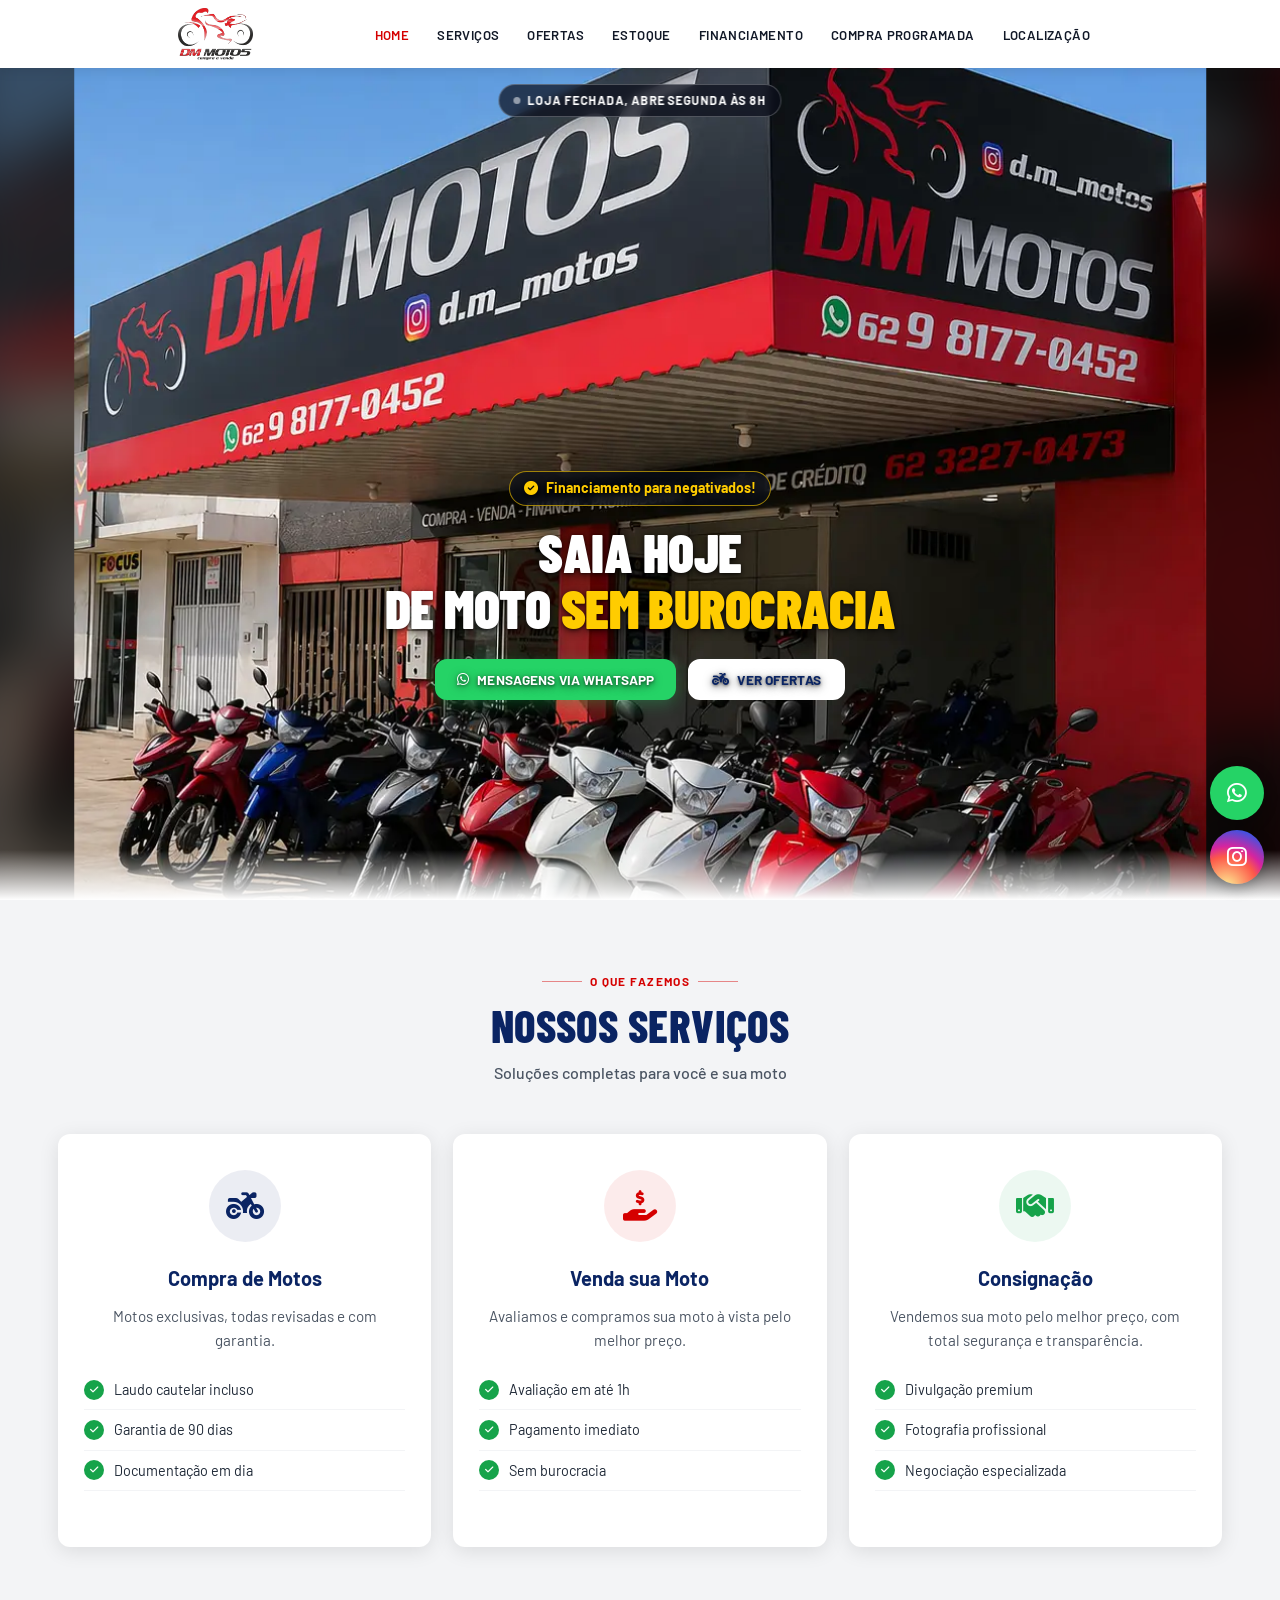
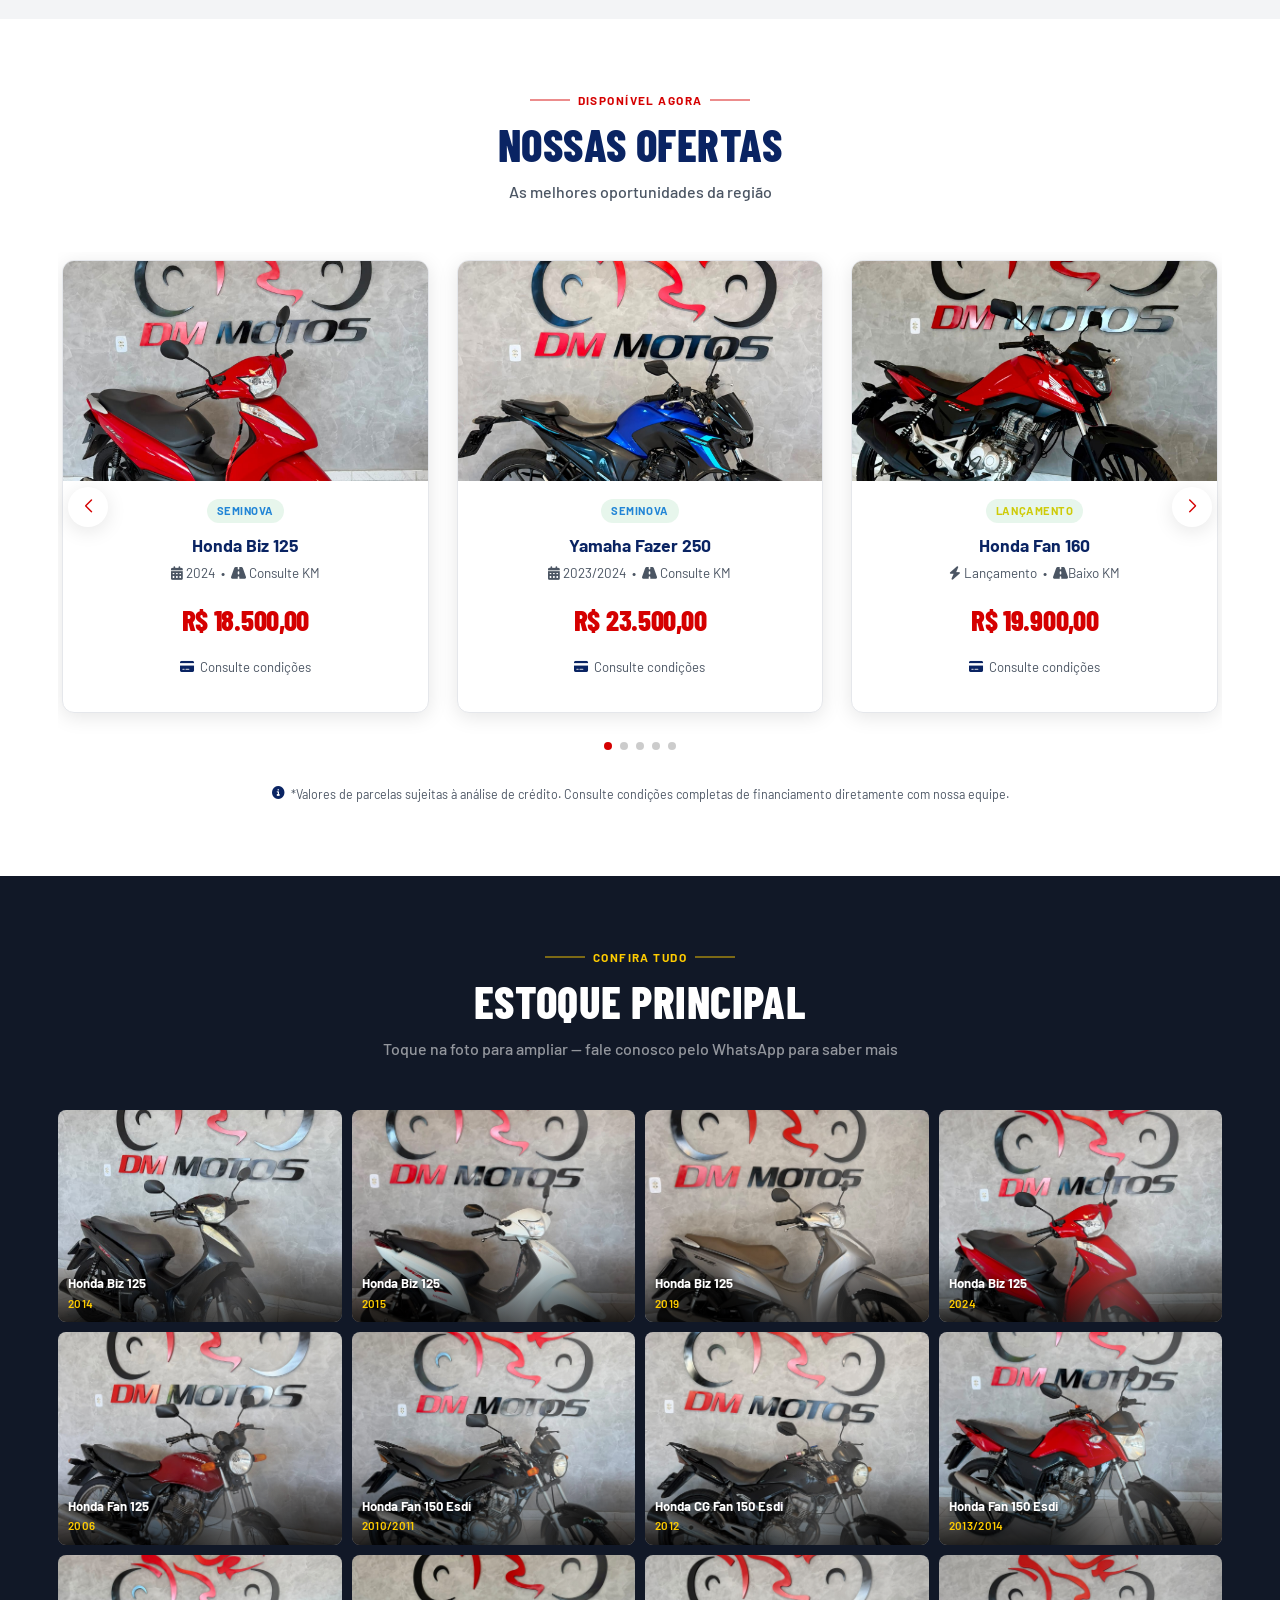
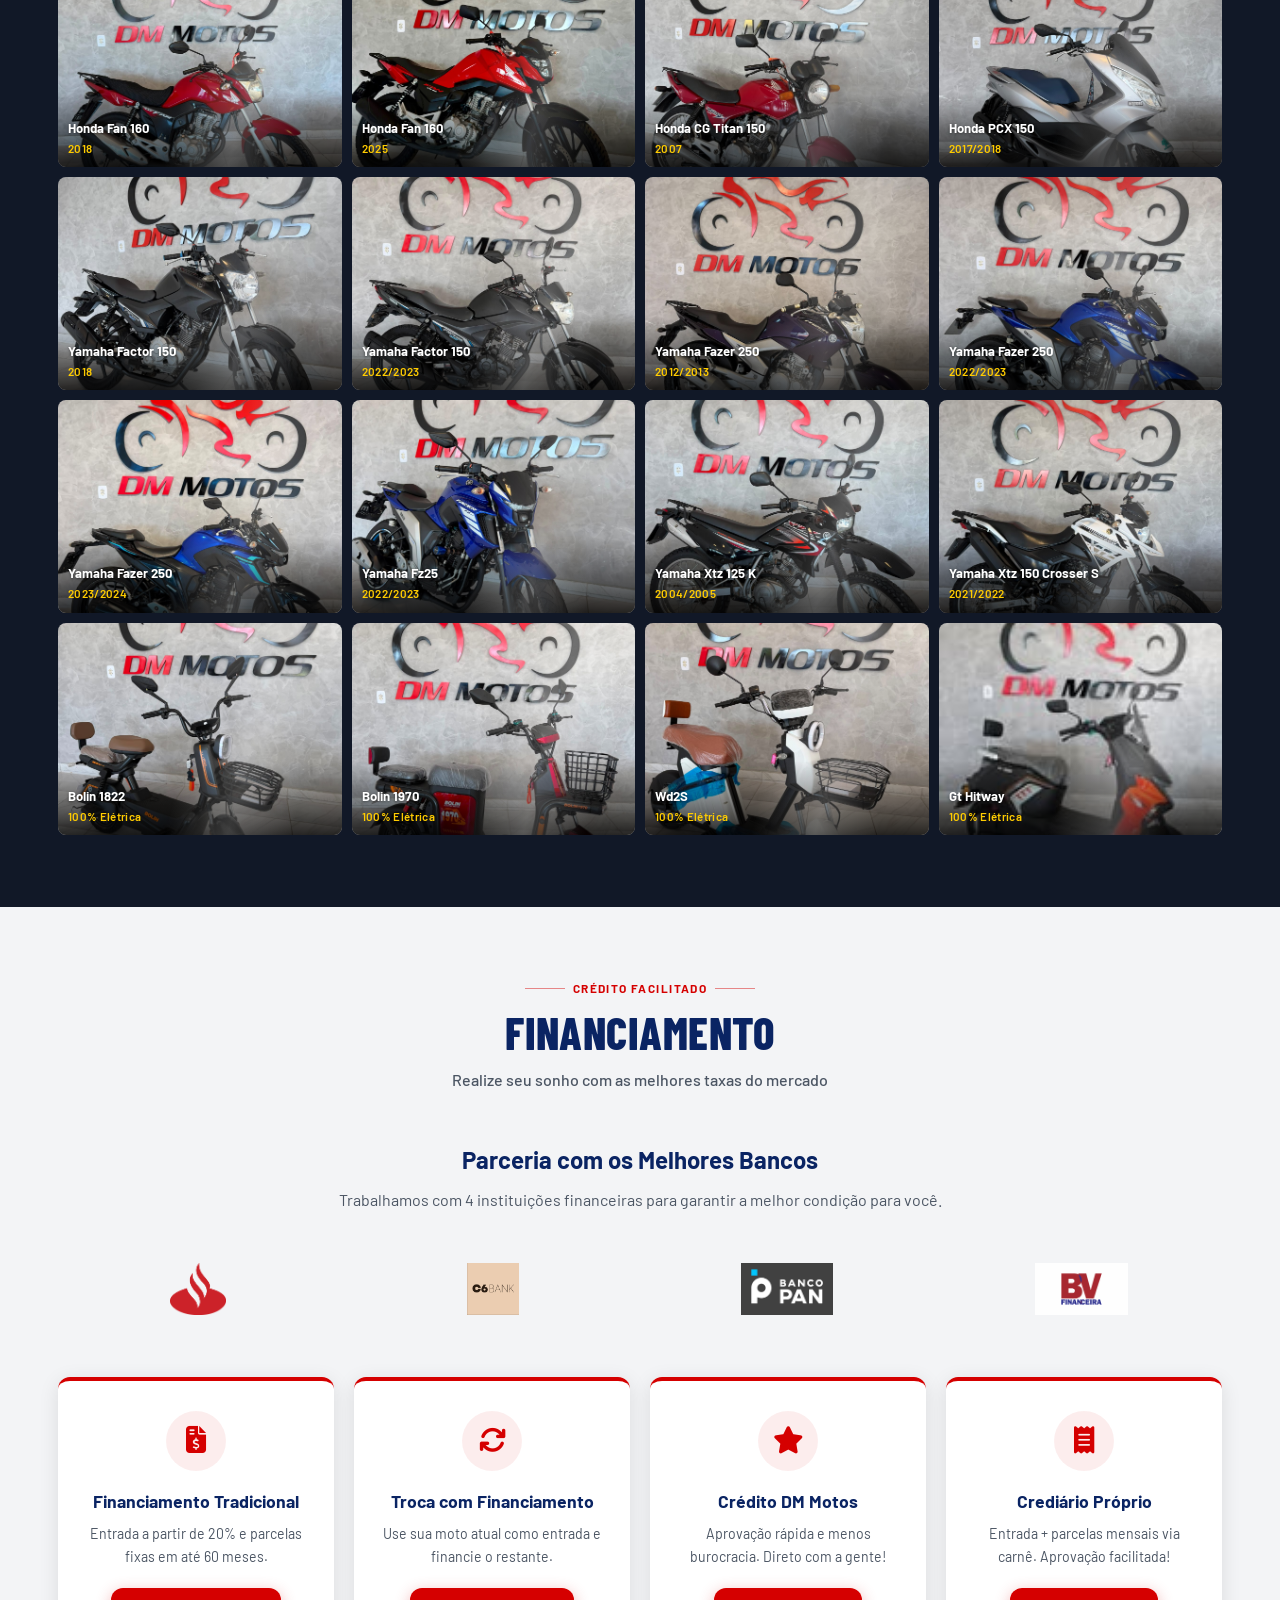
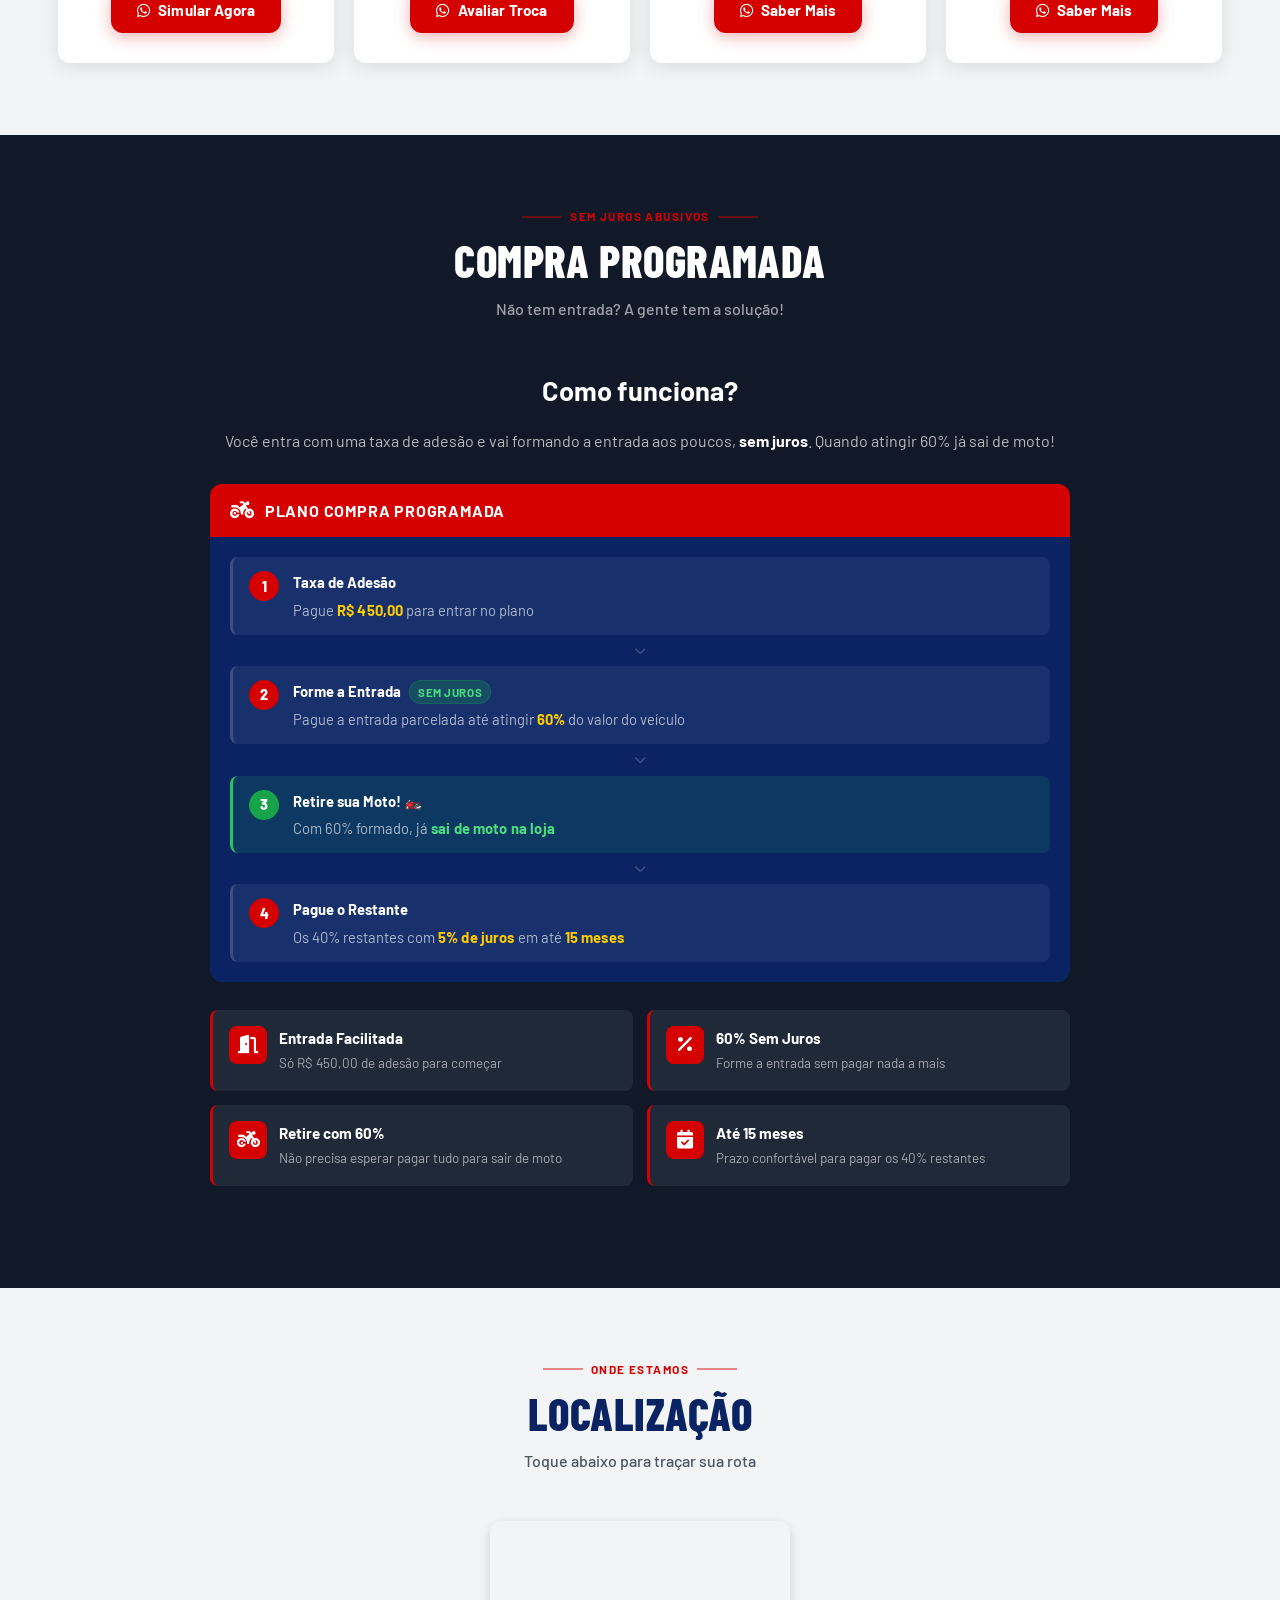
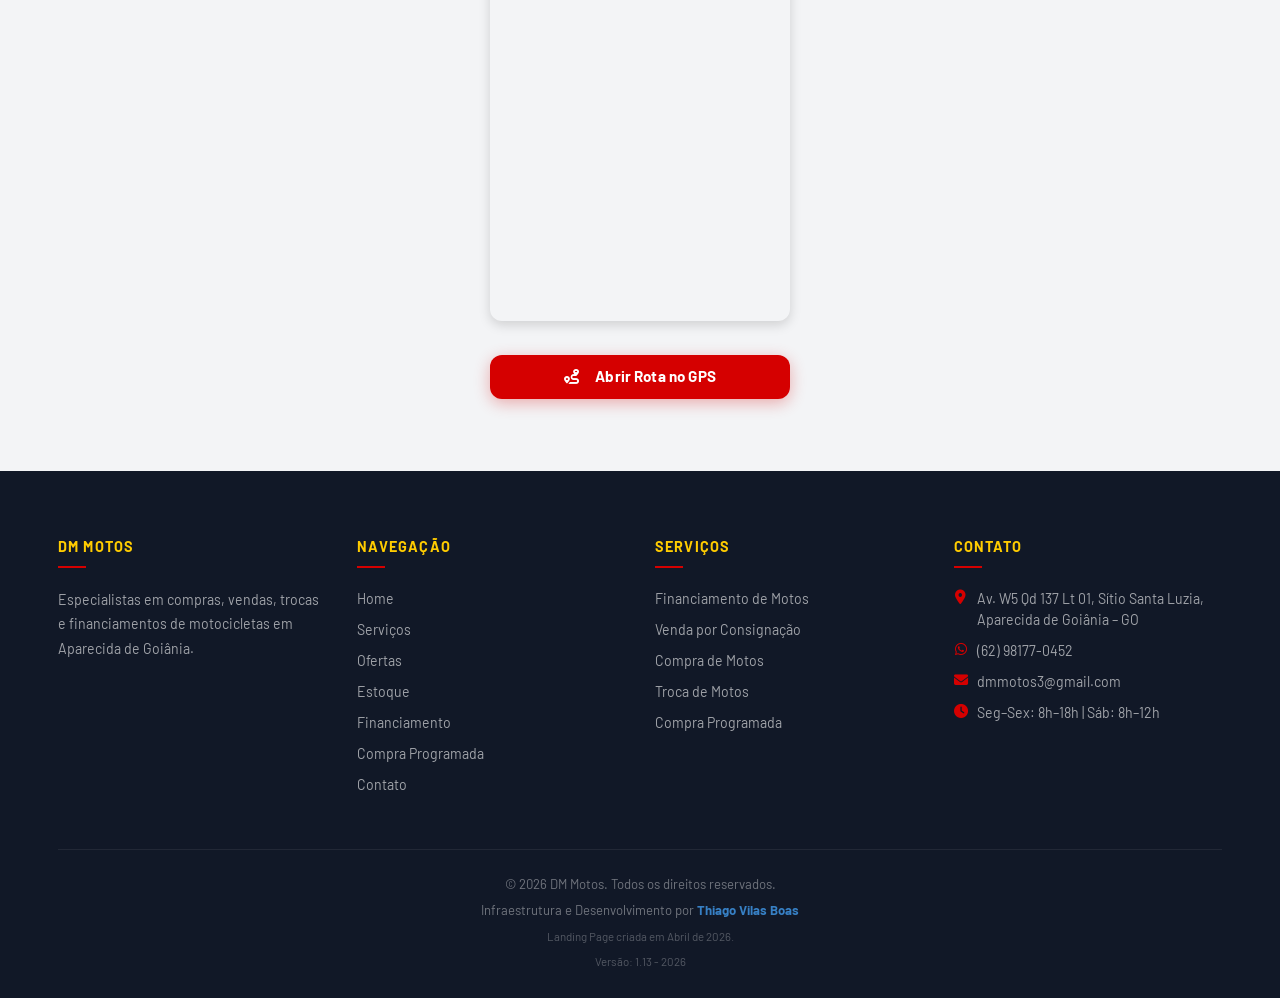
==== commit e3a4d491: "Alterações do Estoque de Domingo a Noite" ====
--- a/index.html
+++ b/index.html
@@ -84,28 +84,32 @@
         "name": "Estoque de Motos DM Motos",
         "description": "Motos seminovas e 0km disponíveis em Aparecida de Goiânia",
         "url": "https://www.dmmotos.com.br/#estoque",
-        "numberOfItems": 20,
+        "numberOfItems": 24,
         "itemListElement": [
             {"@type": "ListItem", "position": 1, "name": "Honda Biz 125 2014 Preta", "url": "https://www.dmmotos.com.br/#estoque"},
             {"@type": "ListItem", "position": 2, "name": "Honda Biz 125 2015 Branca", "url": "https://www.dmmotos.com.br/#estoque"},
-            {"@type": "ListItem", "position": 3, "name": "Honda Biz 125 2024 Vermelha", "url": "https://www.dmmotos.com.br/#estoque"},
-            {"@type": "ListItem", "position": 4, "name": "Honda Fan 150 Esdi 2010/2011", "url": "https://www.dmmotos.com.br/#estoque"},
-            {"@type": "ListItem", "position": 5, "name": "Honda CG Fan 150 Esdi 2012 Preta", "url": "https://www.dmmotos.com.br/#estoque"},
-            {"@type": "ListItem", "position": 6, "name": "Honda Fan 150 Esdi 2013/2014", "url": "https://www.dmmotos.com.br/#estoque"},
-            {"@type": "ListItem", "position": 7, "name": "Honda Fan 160 2018 Vermelha", "url": "https://www.dmmotos.com.br/#estoque"},
-            {"@type": "ListItem", "position": 8, "name": "Honda Fan 160 2025 Vermelha", "url": "https://www.dmmotos.com.br/#estoque"},
-            {"@type": "ListItem", "position": 9, "name": "Honda CG Titan 150 2007 Vermelha", "url": "https://www.dmmotos.com.br/#estoque"},
-            {"@type": "ListItem", "position": 10, "name": "Yamaha Factor 150 2018 Preta", "url": "https://www.dmmotos.com.br/#estoque"},
-            {"@type": "ListItem", "position": 11, "name": "Yamaha Factor 150 2022/2023 Preta", "url": "https://www.dmmotos.com.br/#estoque"},
-            {"@type": "ListItem", "position": 12, "name": "Yamaha Fazer 250 2022/2023 Azul", "url": "https://www.dmmotos.com.br/#estoque"},
-            {"@type": "ListItem", "position": 13, "name": "Yamaha Fazer 250 2023/2024", "url": "https://www.dmmotos.com.br/#estoque"},
-            {"@type": "ListItem", "position": 14, "name": "Yamaha Fz25 2022/2023", "url": "https://www.dmmotos.com.br/#estoque"},
-            {"@type": "ListItem", "position": 15, "name": "Yamaha Xtz 125 K 2004/2005 Preta", "url": "https://www.dmmotos.com.br/#estoque"},
-            {"@type": "ListItem", "position": 16, "name": "Yamaha Xtz 150 Crosser S 2021/2022", "url": "https://www.dmmotos.com.br/#estoque"},
-            {"@type": "ListItem", "position": 17, "name": "Bolin 1822 100% Elétrica", "url": "https://www.dmmotos.com.br/#estoque"},
-            {"@type": "ListItem", "position": 18, "name": "Bolin 1970 100% Elétrica", "url": "https://www.dmmotos.com.br/#estoque"},
-            {"@type": "ListItem", "position": 19, "name": "Wd2S 100% Elétrica", "url": "https://www.dmmotos.com.br/#estoque"},
-            {"@type": "ListItem", "position": 20, "name": "Gt Hitway 100% Elétrica", "url": "https://www.dmmotos.com.br/#estoque"}
+            {"@type": "ListItem", "position": 3, "name": "Honda Biz 125 2019 Prata", "url": "https://www.dmmotos.com.br/#estoque"},
+            {"@type": "ListItem", "position": 4, "name": "Honda Biz 125 2024 Vermelha", "url": "https://www.dmmotos.com.br/#estoque"},
+            {"@type": "ListItem", "position": 5, "name": "Honda Fan 125 2006 Vermelha", "url": "https://www.dmmotos.com.br/#estoque"},
+            {"@type": "ListItem", "position": 6, "name": "Honda Fan 150 Esdi 2010/2011", "url": "https://www.dmmotos.com.br/#estoque"},
+            {"@type": "ListItem", "position": 7, "name": "Honda CG Fan 150 Esdi 2012 Preta", "url": "https://www.dmmotos.com.br/#estoque"},
+            {"@type": "ListItem", "position": 8, "name": "Honda Fan 150 Esdi 2013/2014", "url": "https://www.dmmotos.com.br/#estoque"},
+            {"@type": "ListItem", "position": 9, "name": "Honda Fan 160 2018 Vermelha", "url": "https://www.dmmotos.com.br/#estoque"},
+            {"@type": "ListItem", "position": 10, "name": "Honda Fan 160 2025 Vermelha", "url": "https://www.dmmotos.com.br/#estoque"},
+            {"@type": "ListItem", "position": 11, "name": "Honda CG Titan 150 2007 Vermelha", "url": "https://www.dmmotos.com.br/#estoque"},
+            {"@type": "ListItem", "position": 12, "name": "Honda PCX 150 2017/2018 Prata", "url": "https://www.dmmotos.com.br/#estoque"},
+            {"@type": "ListItem", "position": 13, "name": "Yamaha Factor 150 2018 Preta", "url": "https://www.dmmotos.com.br/#estoque"},
+            {"@type": "ListItem", "position": 14, "name": "Yamaha Factor 150 2022/2023 Preta", "url": "https://www.dmmotos.com.br/#estoque"},
+            {"@type": "ListItem", "position": 15, "name": "Yamaha Fazer 250 2012/2013 Roxa", "url": "https://www.dmmotos.com.br/#estoque"},
+            {"@type": "ListItem", "position": 16, "name": "Yamaha Fazer 250 2022/2023 Azul", "url": "https://www.dmmotos.com.br/#estoque"},
+            {"@type": "ListItem", "position": 17, "name": "Yamaha Fazer 250 2023/2024", "url": "https://www.dmmotos.com.br/#estoque"},
+            {"@type": "ListItem", "position": 18, "name": "Yamaha Fz25 2022/2023", "url": "https://www.dmmotos.com.br/#estoque"},
+            {"@type": "ListItem", "position": 19, "name": "Yamaha Xtz 125 K 2004/2005 Preta", "url": "https://www.dmmotos.com.br/#estoque"},
+            {"@type": "ListItem", "position": 20, "name": "Yamaha Xtz 150 Crosser S 2021/2022", "url": "https://www.dmmotos.com.br/#estoque"},
+            {"@type": "ListItem", "position": 21, "name": "Bolin 1822 100% Elétrica", "url": "https://www.dmmotos.com.br/#estoque"},
+            {"@type": "ListItem", "position": 22, "name": "Bolin 1970 100% Elétrica", "url": "https://www.dmmotos.com.br/#estoque"},
+            {"@type": "ListItem", "position": 23, "name": "Wd2S 100% Elétrica", "url": "https://www.dmmotos.com.br/#estoque"},
+            {"@type": "ListItem", "position": 24, "name": "Gt Hitway 100% Elétrica", "url": "https://www.dmmotos.com.br/#estoque"}
         ]
     }
     </script>
@@ -316,12 +320,12 @@
 
                     <div class="swiper-slide">
                         <div class="moto-card">
-                            <img src="assets/img/motoscarrocel/eletricas/wd2s-eletrica.jpeg" alt="Wd2S 100% Elétrica">
+                            <img src="assets/img/motoscarrocel/Honda/Scooter/Honda PCX 150 Prata 2017-2018.jpeg" alt="Honda PCX 150 2017/2018 Prata">
                             <div class="moto-info">
-                                <span class="moto-badge" style="background:rgba(22,163,74,0.1);color:#16a34a;">Elétrica</span>
-                                <h3>Wd2S</h3>
-                                <p class="ano-km"><i class="fas fa-bolt"></i> 100% Elétrica &nbsp;•&nbsp; <i class="fas fa-road"></i> 0 km</p>
-                                <p class="preco">R$ 9.250,00</p>
+                                <span class="moto-badge" style="background:rgba(22,163,74,0.1);color:#2285d6;">SEMINOVA</span>
+                                <h3>Honda PCX 150</h3>
+                                <p class="ano-km"><i class="fas fa-calendar-alt"></i> 2017/2018 &nbsp;•&nbsp; <i class="fas fa-road"></i> Consulte KM</p>
+                                <p class="preco">R$ 12.500,00</p>
                                 <p class="parcela-info"><i class="fas fa-credit-card"></i> Consulte condições</p>
                             </div>
                         </div>
@@ -352,10 +356,10 @@
 
             <div class="galeria-grid">
 <!-- =============================================
-     ESTOQUE COMPLETO: 20 MOTOS (conferido com o catálogo do WhatsApp em 12/10/2026)
+     ESTOQUE COMPLETO: 24 MOTOS (conferido com o catálogo do WhatsApp em 18/10/2026)
      ============================================= -->
 
-<!-- HONDA BIZ (3 motos) -->
+<!-- HONDA BIZ (4 motos) -->
 <div class="galeria-item" onclick="abrirLightbox(this)">
     <img src="assets/img/motoscarrocel/Honda/Biz/Honda Biz 125 Preta 2014-2014.jpeg" alt="Honda Biz 125 2014 Preta" loading="lazy">
     <div class="galeria-info">
@@ -373,6 +377,14 @@
 </div>
 
 <div class="galeria-item" onclick="abrirLightbox(this)">
+    <img src="assets/img/motoscarrocel/Honda/Biz/Honda Biz 125  Prata 2019-2019.jpeg" alt="Honda Biz 125 2019 Prata" loading="lazy">
+    <div class="galeria-info">
+        <span class="galeria-nome">Honda Biz 125</span>
+        <span class="galeria-ano">2019</span>
+    </div>
+</div>
+
+<div class="galeria-item" onclick="abrirLightbox(this)">
     <img src="assets/img/motoscarrocel/Honda/Biz/Honda Biz 125 vermelha 2024-2024.jpeg" alt="Honda Biz 125 2024 Vermelha" loading="lazy">
     <div class="galeria-info">
         <span class="galeria-nome">Honda Biz 125</span>
@@ -380,7 +392,15 @@
     </div>
 </div>
 
-<!-- HONDA FAN (5 motos) -->
+<!-- HONDA FAN (6 motos) -->
+<div class="galeria-item" onclick="abrirLightbox(this)">
+    <img src="assets/img/motoscarrocel/Honda/Fan/Honda Fan 125 vemelha 2006-2006.jpeg" alt="Honda Fan 125 2006 Vermelha" loading="lazy">
+    <div class="galeria-info">
+        <span class="galeria-nome">Honda Fan 125</span>
+        <span class="galeria-ano">2006</span>
+    </div>
+</div>
+
 <div class="galeria-item" onclick="abrirLightbox(this)">
     <img src="assets/img/motoscarrocel/Honda/Fan/Honda Fan 150 Esdi 2010-2011.jpeg" alt="Honda Fan 150 Esdi 2010/2011" loading="lazy">
     <div class="galeria-info">
@@ -430,6 +450,15 @@
     </div>
 </div>
 
+<!-- HONDA SCOOTER (1 moto) -->
+<div class="galeria-item" onclick="abrirLightbox(this)">
+    <img src="assets/img/motoscarrocel/Honda/Scooter/Honda PCX 150 Prata 2017-2018.jpeg" alt="Honda PCX 150 2017/2018 Prata" loading="lazy">
+    <div class="galeria-info">
+        <span class="galeria-nome">Honda PCX 150</span>
+        <span class="galeria-ano">2017/2018</span>
+    </div>
+</div>
+
 <!-- YAMAHA FACTOR (2 motos) -->
 <div class="galeria-item" onclick="abrirLightbox(this)">
     <img src="assets/img/motoscarrocel/Yamaha/Factor/Yamaha Factor 150  preta 2018-2018.jpeg" alt="Yamaha Factor 150 2018 Preta" loading="lazy">
@@ -447,7 +476,15 @@
     </div>
 </div>
 
-<!-- YAMAHA FAZER / FZ25 (3 motos) -->
+<!-- YAMAHA FAZER / FZ25 (4 motos) -->
+<div class="galeria-item" onclick="abrirLightbox(this)">
+    <img src="assets/img/motoscarrocel/Yamaha/Fazer/Yamaha Fazer 250 Roxa 2012-2013.jpeg" alt="Yamaha Fazer 250 2012/2013 Roxa" loading="lazy">
+    <div class="galeria-info">
+        <span class="galeria-nome">Yamaha Fazer 250</span>
+        <span class="galeria-ano">2012/2013</span>
+    </div>
+</div>
+
 <div class="galeria-item" onclick="abrirLightbox(this)">
     <img src="assets/img/motoscarrocel/Yamaha/Fazer/Yamaha Fazer 250 Azul 2022-2023.jpeg" alt="Yamaha Fazer 250 2022/2023 Azul" loading="lazy">
     <div class="galeria-info">
@@ -834,7 +871,7 @@
                     Landing Page criada em Abril de 2026.
                 </p>
                 <p class="disclaimer-small">
-                   Versão: 1.11 - 2026
+                   Versão: 1.13 - 2026
                 </p>
             </div>
         </div>
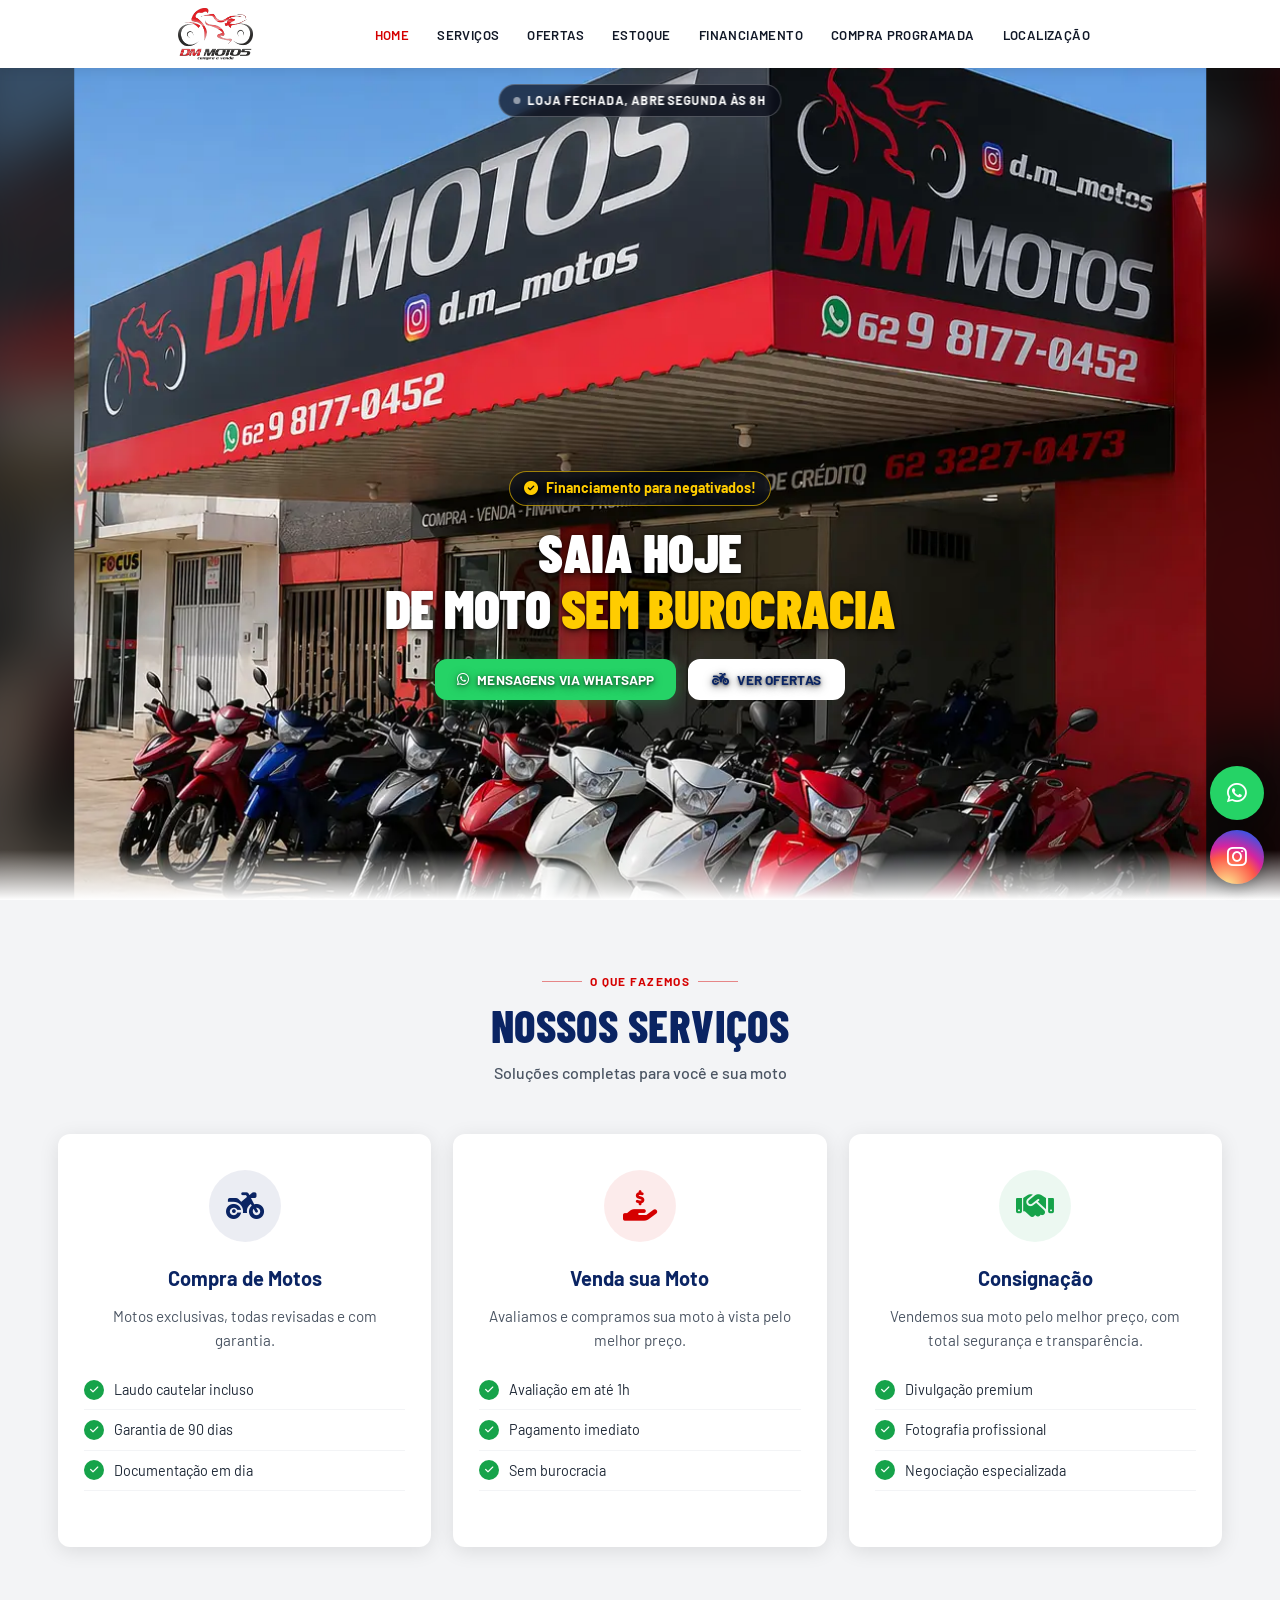
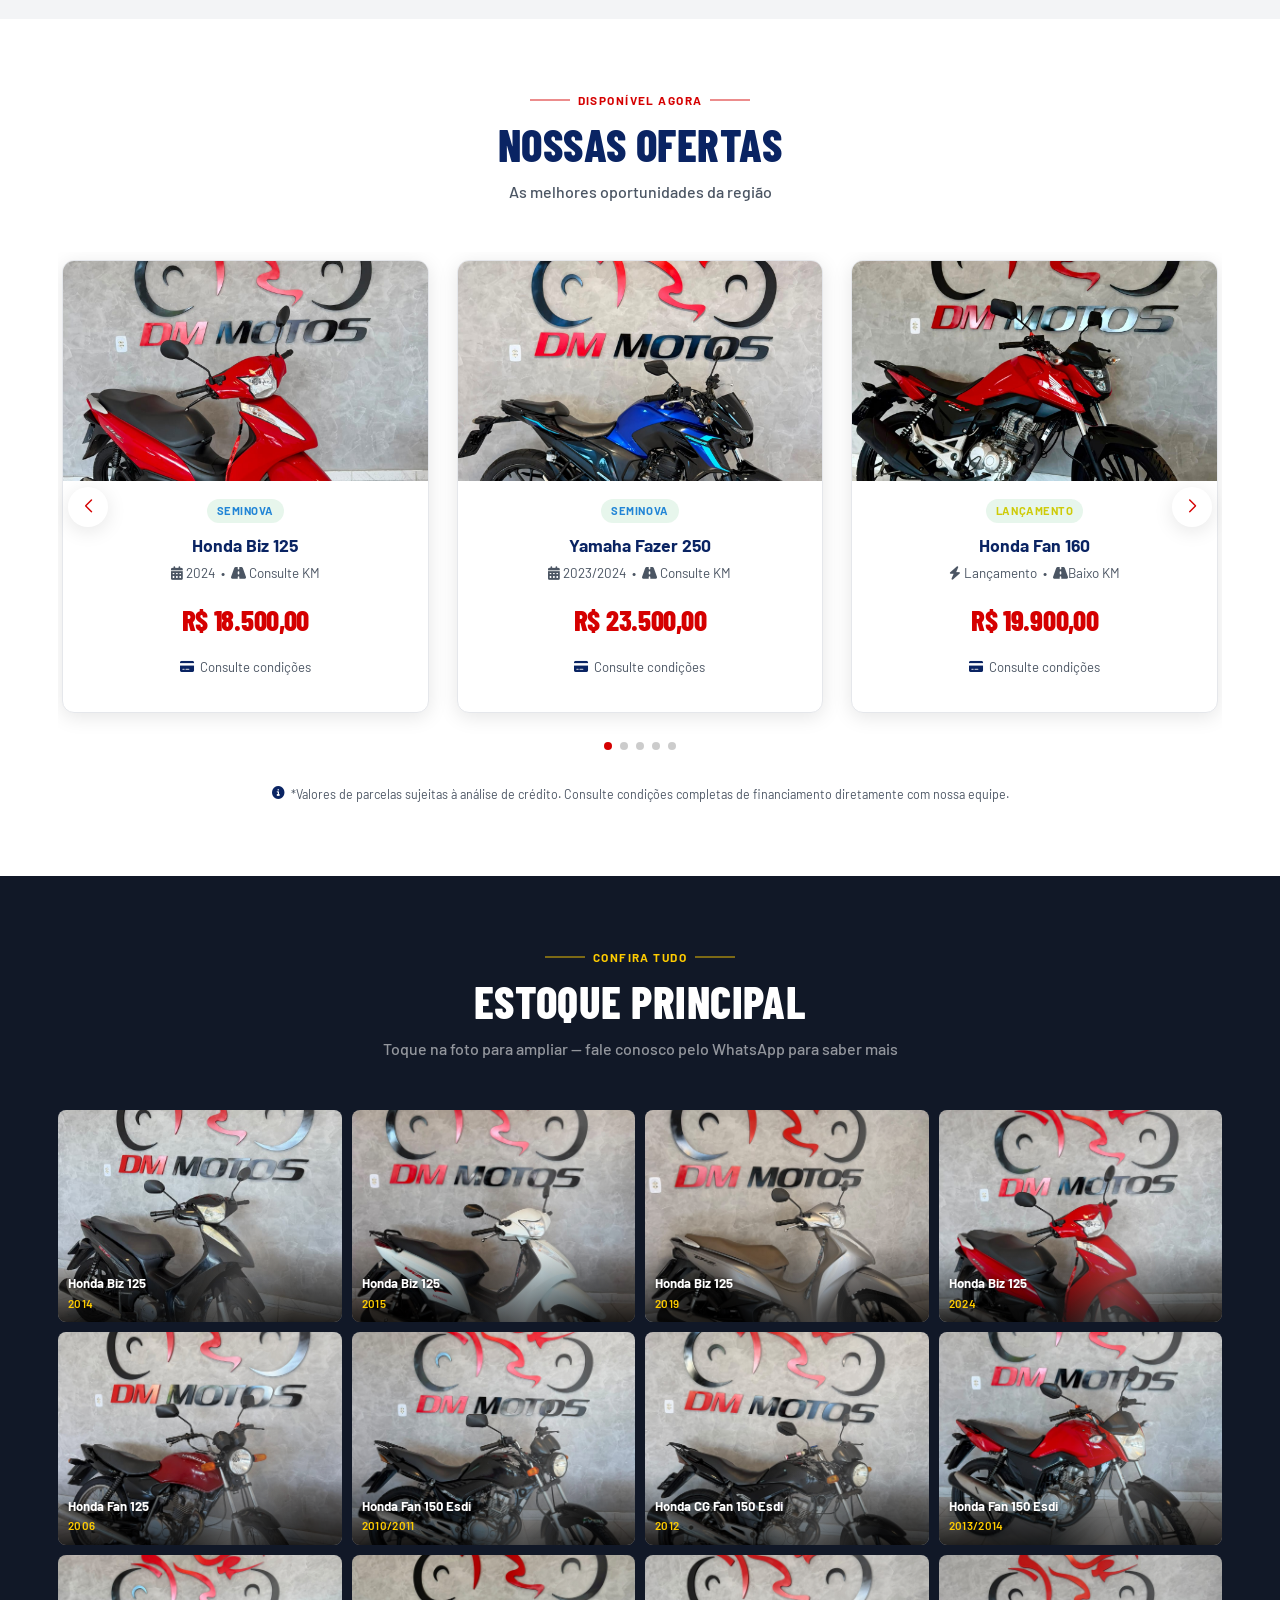
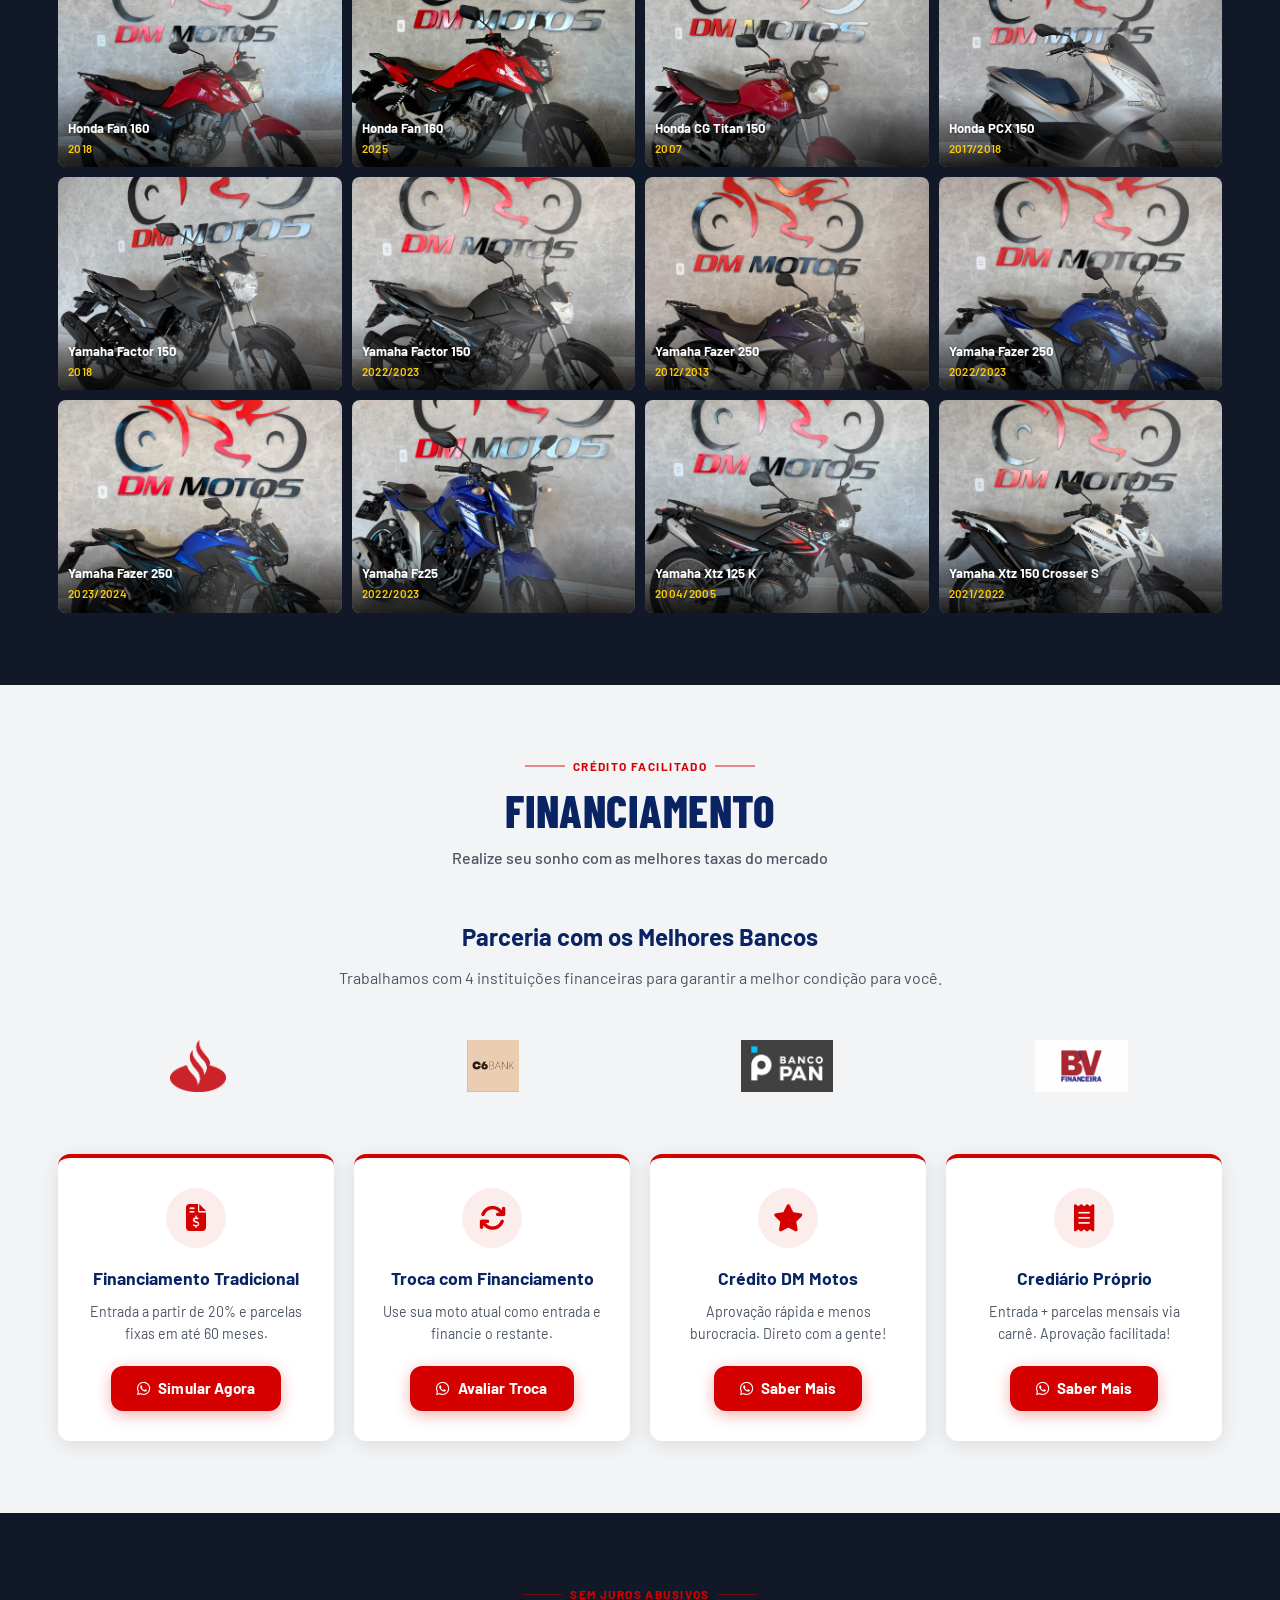
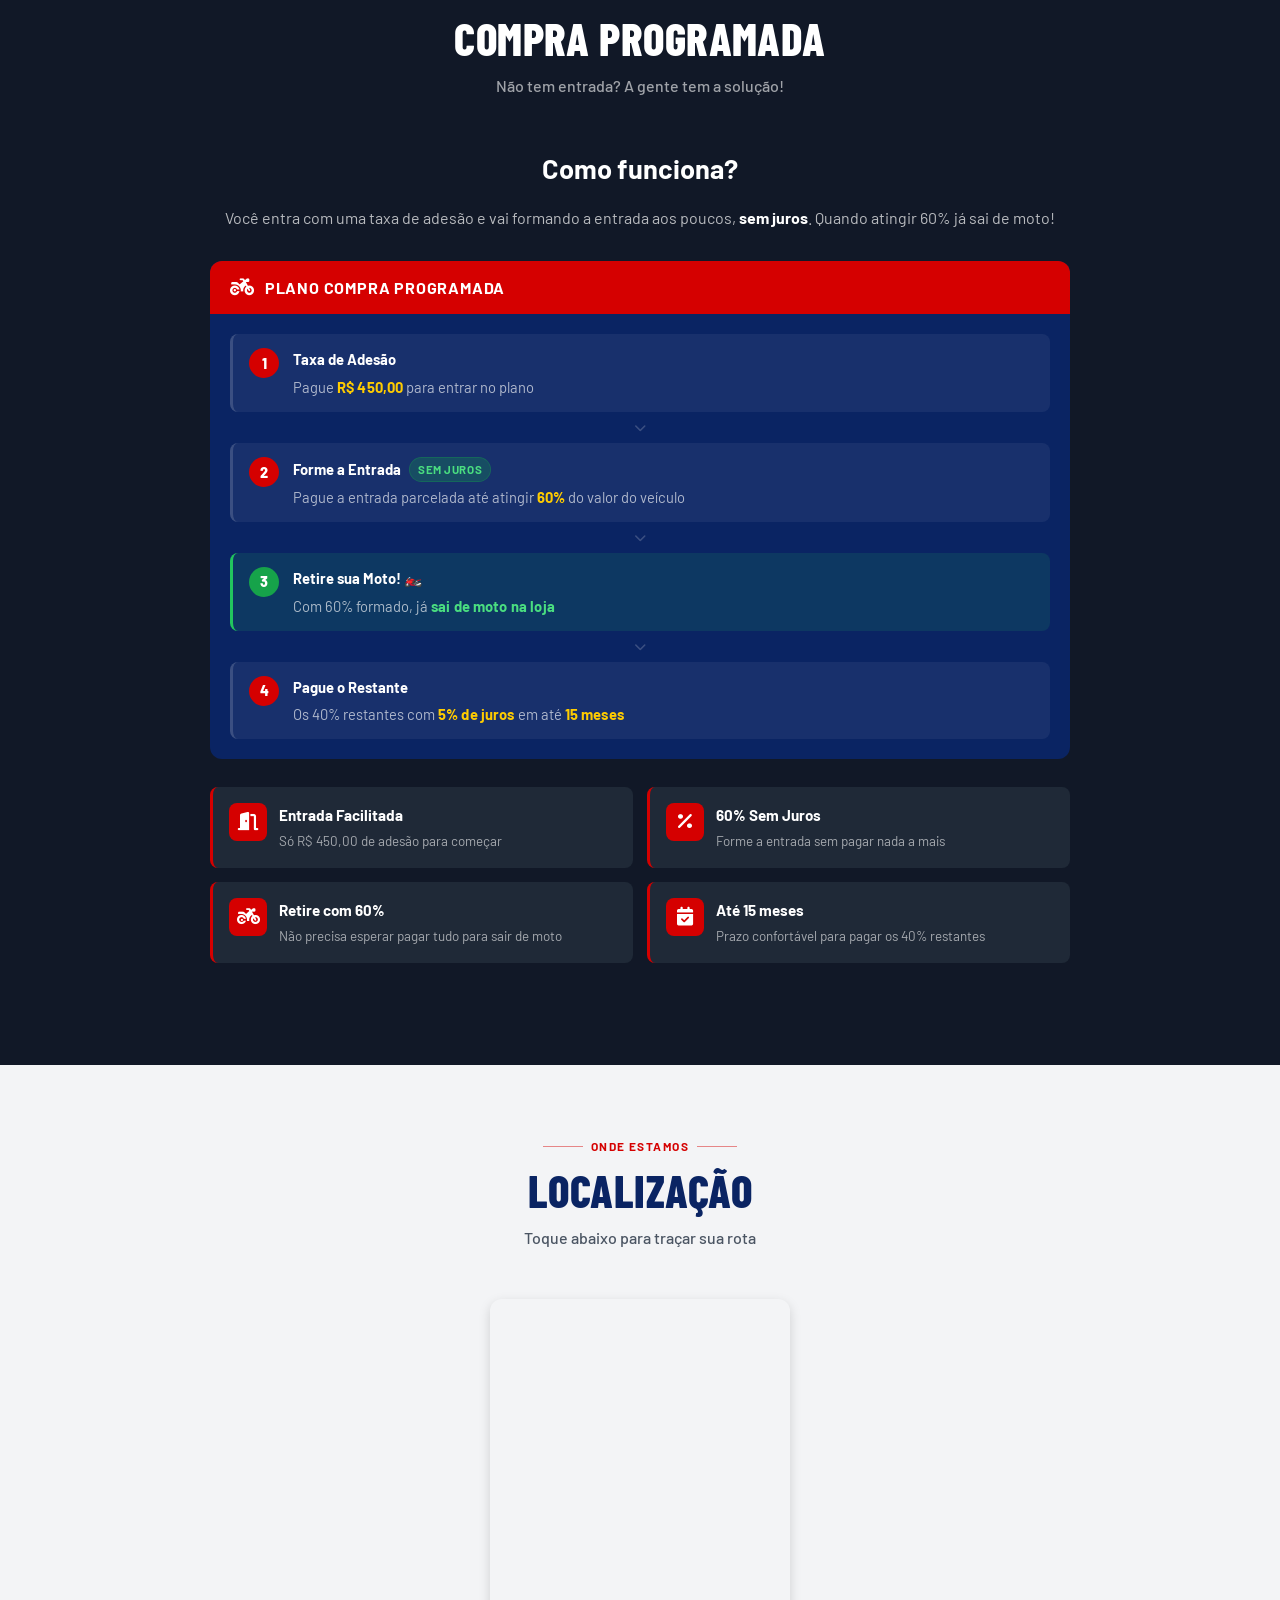
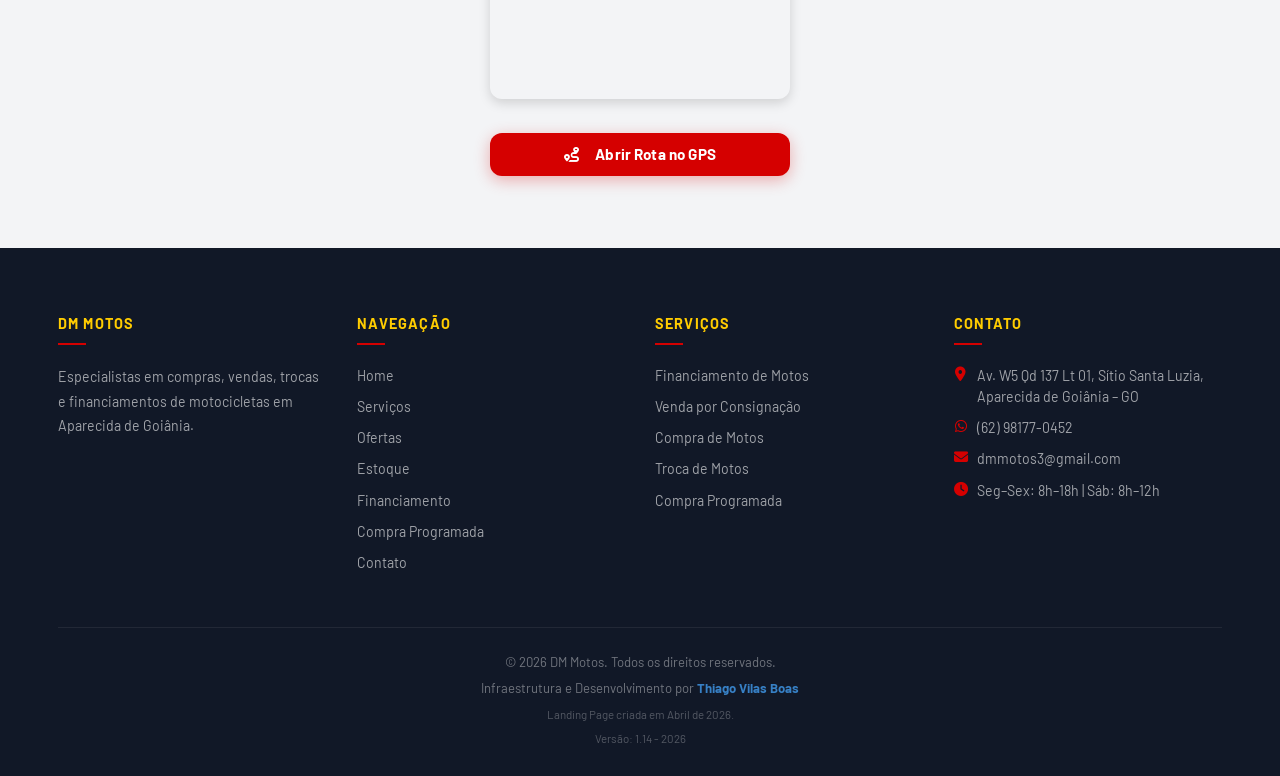
==== commit 1ae24ce6: "Retirada das motos eletricas do Estoque" ====
--- a/index.html
+++ b/index.html
@@ -5,7 +5,7 @@
     <meta charset="UTF-8">
     <meta name="viewport" content="width=device-width, initial-scale=1.0">
     <title>DM Motos | Comprar Motos Seminovas e 0km em Aparecida de Goiânia GO</title>
-    <meta name="description" content="DM Motos — compra, venda, troca e financiamento de motos em Aparecida de Goiânia. Aprovação rápida, financiamento para negativados! Motos seminovas e 0km Honda, Yamaha e elétricas com entrada a partir de R$ 450.">
+    <meta name="description" content="DM Motos — compra, venda, troca e financiamento de motos em Aparecida de Goiânia. Aprovação rápida, financiamento para negativados! Motos seminovas e 0km Honda e Yamaha com entrada a partir de R$ 450.">
 
     <!-- Integração com o Portfólio (estoque dinâmico). Vazio = site estático.
          Quando o Portfólio estiver no ar, colocar aqui o endereço dele, ex.:
@@ -17,7 +17,7 @@
 
     <!-- Open Graph — preview bonito no WhatsApp/Instagram/Facebook -->
     <meta property="og:title" content="DM Motos | Compra, Venda e Financiamento de Motos em Aparecida de Goiânia">
-    <meta property="og:description" content="Motos seminovas e 0km Honda, Yamaha e elétricas. Financiamento para negativados, entrada a partir de R$ 450. Aprovação rápida em Aparecida de Goiânia.">
+    <meta property="og:description" content="Motos seminovas e 0km Honda e Yamaha. Financiamento para negativados, entrada a partir de R$ 450. Aprovação rápida em Aparecida de Goiânia.">
     <meta property="og:image" content="https://www.dmmotos.com.br/assets/img/planoDeFundo2.webp">
     <meta property="og:url" content="https://www.dmmotos.com.br">
     <meta property="og:type" content="website">
@@ -27,11 +27,11 @@
     <!-- Twitter Card -->
     <meta name="twitter:card" content="summary_large_image">
     <meta name="twitter:title" content="DM Motos | Compra, Venda e Financiamento de Motos">
-    <meta name="twitter:description" content="Motos seminovas e 0km Honda, Yamaha e elétricas. Financiamento para negativados em Aparecida de Goiânia.">
+    <meta name="twitter:description" content="Motos seminovas e 0km Honda e Yamaha. Financiamento para negativados em Aparecida de Goiânia.">
     <meta name="twitter:image" content="https://www.dmmotos.com.br/assets/img/planoDeFundo2.webp">
 
     <!-- Palavras-chave para SEO local -->
-    <meta name="keywords" content="motos Aparecida de Goiânia, comprar moto Goiânia, financiamento moto negativado, seminovas Goiânia, Honda Yamaha, motos elétricas, DM Motos, consignação motos, troca de moto">
+    <meta name="keywords" content="motos Aparecida de Goiânia, comprar moto Goiânia, financiamento moto negativado, seminovas Goiânia, Honda Yamaha, DM Motos, consignação motos, troca de moto">
     <meta name="author" content="DM Motos">
     <meta name="robots" content="index, follow">
     <meta name="geo.region" content="BR-GO">
@@ -84,7 +84,7 @@
         "name": "Estoque de Motos DM Motos",
         "description": "Motos seminovas e 0km disponíveis em Aparecida de Goiânia",
         "url": "https://www.dmmotos.com.br/#estoque",
-        "numberOfItems": 24,
+        "numberOfItems": 20,
         "itemListElement": [
             {"@type": "ListItem", "position": 1, "name": "Honda Biz 125 2014 Preta", "url": "https://www.dmmotos.com.br/#estoque"},
             {"@type": "ListItem", "position": 2, "name": "Honda Biz 125 2015 Branca", "url": "https://www.dmmotos.com.br/#estoque"},
@@ -105,11 +105,7 @@
             {"@type": "ListItem", "position": 17, "name": "Yamaha Fazer 250 2023/2024", "url": "https://www.dmmotos.com.br/#estoque"},
             {"@type": "ListItem", "position": 18, "name": "Yamaha Fz25 2022/2023", "url": "https://www.dmmotos.com.br/#estoque"},
             {"@type": "ListItem", "position": 19, "name": "Yamaha Xtz 125 K 2004/2005 Preta", "url": "https://www.dmmotos.com.br/#estoque"},
-            {"@type": "ListItem", "position": 20, "name": "Yamaha Xtz 150 Crosser S 2021/2022", "url": "https://www.dmmotos.com.br/#estoque"},
-            {"@type": "ListItem", "position": 21, "name": "Bolin 1822 100% Elétrica", "url": "https://www.dmmotos.com.br/#estoque"},
-            {"@type": "ListItem", "position": 22, "name": "Bolin 1970 100% Elétrica", "url": "https://www.dmmotos.com.br/#estoque"},
-            {"@type": "ListItem", "position": 23, "name": "Wd2S 100% Elétrica", "url": "https://www.dmmotos.com.br/#estoque"},
-            {"@type": "ListItem", "position": 24, "name": "Gt Hitway 100% Elétrica", "url": "https://www.dmmotos.com.br/#estoque"}
+            {"@type": "ListItem", "position": 20, "name": "Yamaha Xtz 150 Crosser S 2021/2022", "url": "https://www.dmmotos.com.br/#estoque"}
         ]
     }
     </script>
@@ -307,12 +303,12 @@
 
                     <div class="swiper-slide">
                         <div class="moto-card">
-                            <img src="assets/img/motoscarrocel/eletricas/bolin-1970-eletrica.jpeg" alt="Bolin 1970 100% Elétrica">
+                            <img src="assets/img/motoscarrocel/Honda/Biz/Honda Biz 125  Prata 2019-2019.jpeg" alt="Honda Biz 125 2019 Prata">
                             <div class="moto-info">
-                                <span class="moto-badge" style="background:rgba(22,163,74,0.1);color:#16a34a;">Elétrica</span>
-                                <h3>Bolin 1970</h3>
-                                <p class="ano-km"><i class="fas fa-bolt"></i> 100% Elétrica &nbsp;•&nbsp; <i class="fas fa-road"></i> 0 km</p>
-                                <p class="preco">R$ 10.000,00</p>
+                                <span class="moto-badge" style="background:rgba(22,163,74,0.1);color:#2285d6;">SEMINOVA</span>
+                                <h3>Honda Biz 125</h3>
+                                <p class="ano-km"><i class="fas fa-calendar-alt"></i> 2019 &nbsp;•&nbsp; <i class="fas fa-road"></i> Consulte KM</p>
+                                <p class="preco">R$ 15.000,00</p>
                                 <p class="parcela-info"><i class="fas fa-credit-card"></i> Consulte condições</p>
                             </div>
                         </div>
@@ -356,7 +352,7 @@
 
             <div class="galeria-grid">
 <!-- =============================================
-     ESTOQUE COMPLETO: 24 MOTOS (conferido com o catálogo do WhatsApp em 18/10/2026)
+     ESTOQUE COMPLETO: 20 MOTOS (conferido com o catálogo do WhatsApp em 18/10/2026; elétricas devolvidas em 19/10/2026)
      ============================================= -->
 
 <!-- HONDA BIZ (4 motos) -->
@@ -523,39 +519,6 @@
     <div class="galeria-info">
         <span class="galeria-nome">Yamaha Xtz 150 Crosser S</span>
         <span class="galeria-ano">2021/2022</span>
-    </div>
-</div>
-
-<!-- ELÉTRICAS (4 motos) -->
-<div class="galeria-item" onclick="abrirLightbox(this)">
-    <img src="assets/img/motoscarrocel/eletricas/bolin-1822-eletrica.jpeg" alt="Bolin 1822 100% Elétrica" loading="lazy">
-    <div class="galeria-info">
-        <span class="galeria-nome">Bolin 1822</span>
-        <span class="galeria-ano">100% Elétrica</span>
-    </div>
-</div>
-
-<div class="galeria-item" onclick="abrirLightbox(this)">
-    <img src="assets/img/motoscarrocel/eletricas/bolin-1970-eletrica.jpeg" alt="Bolin 1970 100% Elétrica" loading="lazy">
-    <div class="galeria-info">
-        <span class="galeria-nome">Bolin 1970</span>
-        <span class="galeria-ano">100% Elétrica</span>
-    </div>
-</div>
-
-<div class="galeria-item" onclick="abrirLightbox(this)">
-    <img src="assets/img/motoscarrocel/eletricas/wd2s-eletrica.jpeg" alt="Wd2S 100% Elétrica" loading="lazy">
-    <div class="galeria-info">
-        <span class="galeria-nome">Wd2S</span>
-        <span class="galeria-ano">100% Elétrica</span>
-    </div>
-</div>
-
-<div class="galeria-item" onclick="abrirLightbox(this)">
-    <img src="assets/img/motoscarrocel/eletricas/gt-hitway-eletrica.jpeg" alt="Gt Hitway 100% Elétrica" loading="lazy">
-    <div class="galeria-info">
-        <span class="galeria-nome">Gt Hitway</span>
-        <span class="galeria-ano">100% Elétrica</span>
     </div>
 </div>
 
@@ -871,7 +834,7 @@
                     Landing Page criada em Abril de 2026.
                 </p>
                 <p class="disclaimer-small">
-                   Versão: 1.13 - 2026
+                   Versão: 1.14 - 2026
                 </p>
             </div>
         </div>
